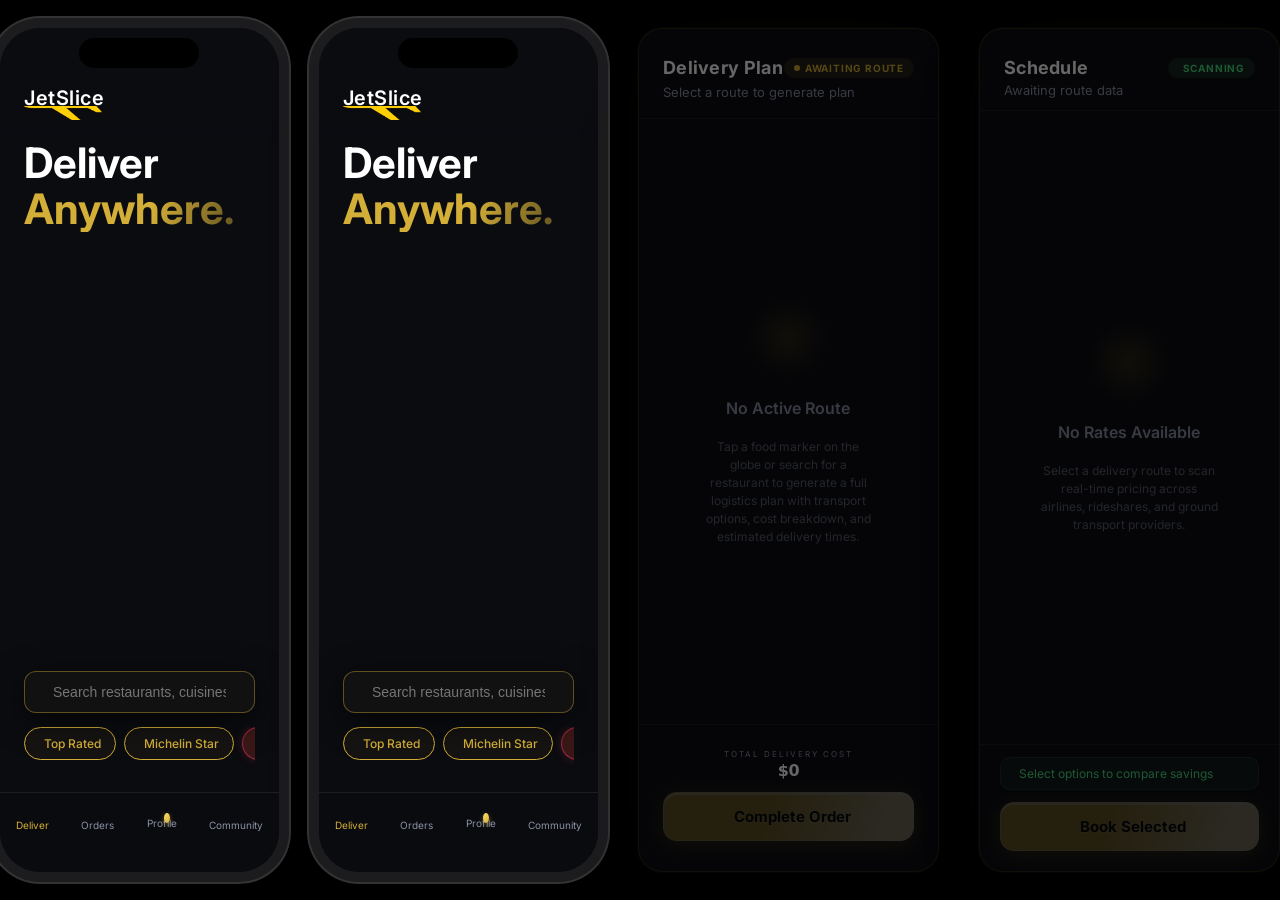
==== index.html @ fe5f9d88 "UI refactor: Unified Schedule architecture, increased AI badge scaling, mapped Boss Mode to bubble f" ====
<!DOCTYPE html>

<html lang="en">
<head>
<meta charset="utf-8"/>
<meta content="width=device-width, initial-scale=1.0" name="viewport"/>
<title>JetSlice - Premium Delivery</title>
<link href="style.css?v=3" rel="stylesheet"/>
<link href="https://fonts.googleapis.com/css2?family=Inter:wght@300;400;500;600;700&amp;display=swap" rel="stylesheet"/>
<!-- Ionicons for general UI icons -->
<script src="https://unpkg.com/ionicons@7.1.0/dist/ionicons/ionicons.esm.js" type="module"></script>
<script nomodule="" src="https://unpkg.com/ionicons@7.1.0/dist/ionicons/ionicons.js"></script>
<!-- Mapbox GL JS -->
<script src="https://api.mapbox.com/mapbox-gl-js/v3.9.0/mapbox-gl.js"></script>
<link href="https://api.mapbox.com/mapbox-gl-js/v3.9.0/mapbox-gl.css" rel="stylesheet">
<!-- Load config (Mapbox token) from server -->
<script>
        fetch('/api/config').then(r => r.json()).then(c => {
            window.__MAPBOX_TOKEN = c.mapbox_token;
            document.dispatchEvent(new Event('JetSliceConfigReady'));
        }).catch(() => {
            console.warn('[JetSlice] Config load failed - using fallback');
            document.dispatchEvent(new Event('JetSliceConfigReady'));
        });
    </script>
</link></head>
<body>
<!-- Mobile Simulator Container (for viewing on Desktop) -->
<div class="iphone-mockup">
<div class="dynamic-island"></div>
<div class="app-container">
<!-- Mapbox Globe Background -->
<div id="map-mock" style="position: absolute; top: 0; left: 0; width: 100%; height: 100%; z-index: 0;"></div>
<!-- ====== SCREEN 1: HOME ====== -->
<section class="screen active">
<header class="app-header">
<div style="display: flex; flex-direction: column; gap: 0;">
<h2 style="margin: 0; line-height: 1;">JetSlice</h2>
<img alt="" src="jetslice_wing_only.png" style="width: 78px; height: auto; margin-top: -2px; display: block; transition: opacity 0.4s ease, transform 0.4s ease;"/>
</div>
<div style="display:flex; align-items:center;">
<!-- Spacer for balance -->
</div>
</header>
<div class="hero-section">
<h1 style="transition: opacity 0.4s ease;">Deliver<br/><span>Anywhere.</span></h1>
</div>
<div class="content-scroll">
<div class="booking-card collapsed" style="display: none;">
<!-- Collapsed Summary Bar -->
<div class="booking-summary" onclick="app.toggleBookingForm()">
<div class="summary-text">
<span class="summary-route">New York, NY → Beverly Hills, CA</span>
<span class="summary-cargo">• Artisan Pizza (Heated)</span>
</div>
<ion-icon class="summary-chevron" name="chevron-down-outline"></ion-icon>
</div>
<!-- Full Expandable Form -->
<div class="expandable-form">
<div class="route-inputs">
<div class="input-group">
<ion-icon class="icon origin" name="location-outline"></ion-icon>
<input oninput="app.updateSummary()" placeholder="Pickup Address (e.g. NYC)" type="text" value="104 Christopher St, New York, NY 10014"/>
</div>
<div class="route-line"></div>
<div class="input-group">
<ion-icon class="icon dest" name="flag-outline"></ion-icon>
<input oninput="app.updateSummary()" placeholder="Dropoff Address (e.g. LA)" type="text" value="350 N Canal, Chicago, IL 60606"/>
</div>
</div>
<div class="distance-warning" style="display: none;">
<ion-icon name="warning-outline"></ion-icon>
<span>Minimum distance of 300 miles required.</span>
</div>
<div class="package-details" style="display: flex; gap: 12px; margin-top: 10px;">
<div class="item-select" style="flex: 1;">
<label>Delivery Date</label>
<input onchange="app.updateSummary()" type="date"/>
</div>
<div class="item-select" style="flex: 1.5;">
<label>Cargo Type</label>
<select onchange="app.updateSummary()">
<option>Artisan Pizza (Heated)</option>
<option>Caviar (Refrigerated)</option>
<option>Secure Goods</option>
</select>
</div>
</div>
<button class="primary-btn" onclick="app.calculateLogistics()">
                                Calculate Logistics
                                <ion-icon name="arrow-forward-outline"></ion-icon>
</button>
</div>
</div>
<div class="ai-command-wrapper" style="margin: auto 24px 0 24px; position: relative;">
<div class="ai-command-panel" style="background-color: var(--panel-glass); backdrop-filter: blur(16px); padding: 12px 16px; border-radius: 12px; border: 1px solid var(--panel-border); display: flex; align-items: center; justify-content: space-between; flex-wrap: nowrap; box-sizing: border-box; box-shadow: 0 8px 32px rgba(0,0,0,0.6); width: 100%;">
<ion-icon name="mic-outline" onclick="app.triggerVoiceConcierge()" style="color: var(--accent-color); font-size: 20px; margin-right: 12px; flex-shrink: 0; cursor: pointer;"></ion-icon>
<input autocomplete="off" oninput="app.handleCommandInput(event)" onkeydown="app.handleSearch(event)" placeholder="Search restaurants, cuisines..." style="background: transparent; border: none; color: var(--text-primary); font-size: 14px; flex: 1 1 auto; min-width: 0; outline: none; caret-color: var(--accent-color); width: 100%;" type="text"/>
<ion-icon name="arrow-forward-outline" onclick="app.handleSearch({key: 'Enter'})" style="color: var(--text-secondary); font-size: 20px; cursor: pointer; margin-left:12px;"></ion-icon>
</div>
<div onwheel="event.preventDefault(); this.scrollLeft += event.deltaY;" style="display: flex; gap: 8px; overflow-x: auto; margin-top: 14px; padding-bottom: 8px; scrollbar-width: none; -webkit-overflow-scrolling: touch; overscroll-behavior-x: contain;">
<div onclick="app.navigateTab(event, 'search-screen')" style="border: 1px solid var(--accent-color); color: var(--accent-color); background: rgba(212, 175, 55, 0.05); padding: 8px 14px; border-radius: 20px; font-size: 12px; font-weight: 500; white-space: nowrap; cursor: pointer; display: flex; align-items: center; gap: 5px;">
<ion-icon name="star" style="font-size: 13px;"></ion-icon> Top Rated
                            </div>
                            <div onclick="app.navigateTab(event, 'search-screen')" style="border: 1px solid var(--accent-color); color: var(--accent-color); background: rgba(212, 175, 55, 0.05); padding: 8px 14px; border-radius: 20px; font-size: 12px; font-weight: 500; white-space: nowrap; cursor: pointer; display: flex; align-items: center; gap: 5px;">
                                <ion-icon name="ribbon" style="font-size: 13px;"></ion-icon> Michelin Star
                            </div>
                            <div onclick="app.activateBossMode()" style="border: 1px solid rgba(255, 65, 108, 0.5); color: white; background: linear-gradient(135deg, rgba(255, 75, 43, 0.2), rgba(255, 65, 108, 0.2)); padding: 8px 14px; border-radius: 20px; font-size: 12px; font-weight: 500; white-space: nowrap; cursor: pointer; display: flex; align-items: center; gap: 5px; box-shadow: 0 0 10px rgba(255, 65, 108, 0.2);" title="Boss Mode - Deliver All">
                                <ion-icon name="planet" style="font-size: 13px; color:#FF4B2B;"></ion-icon> Boss Mode
                            </div>
<div onclick="app.navigateTab(event, 'search-screen')" style="border: 1px solid rgba(255,255,255,0.1); color: var(--text-secondary); background: rgba(20, 20, 20, 0.9); padding: 8px 14px; border-radius: 20px; font-size: 12px; white-space: nowrap; cursor: pointer; display: flex; align-items: center; gap: 5px;">
<ion-icon name="location" style="font-size: 13px;"></ion-icon> Near Me
                            </div>
<div onclick="app.navigateTab(event, 'search-screen')" style="border: 1px solid rgba(255,255,255,0.1); color: var(--text-secondary); background: rgba(20, 20, 20, 0.9); padding: 8px 14px; border-radius: 20px; font-size: 12px; white-space: nowrap; cursor: pointer; display: flex; align-items: center; gap: 5px;">
<ion-icon name="trending-up" style="font-size: 13px;"></ion-icon> Trending
                            </div>
<div onclick="app.navigateTab(event, 'search-screen')" style="border: 1px solid rgba(255,255,255,0.1); color: var(--text-secondary); background: rgba(20, 20, 20, 0.9); padding: 8px 14px; border-radius: 20px; font-size: 12px; white-space: nowrap; cursor: pointer; display: flex; align-items: center; gap: 5px;">
<ion-icon name="moon" style="font-size: 13px;"></ion-icon> Late Night
                            </div>
<div onclick="app.navigateTab(event, 'search-screen')" style="border: 1px solid rgba(255,255,255,0.1); color: var(--text-secondary); background: rgba(20, 20, 20, 0.9); padding: 8px 14px; border-radius: 20px; font-size: 12px; white-space: nowrap; cursor: pointer; display: flex; align-items: center; gap: 5px;">
<ion-icon name="diamond" style="font-size: 13px;"></ion-icon> Hidden Gems
                            </div>
</div>
</div>
</div>
<!-- Autocomplete Drop-up (outside content-scroll to avoid overflow clipping) -->
<div class="hidden" style="position: absolute; bottom: 160px; left: 24px; right: 24px; background: var(--panel-glass); backdrop-filter: blur(16px); -webkit-backdrop-filter: blur(16px); border: 1px solid var(--panel-border); border-radius: 16px; overflow: hidden; box-shadow: 0 -10px 40px rgba(0,0,0,0.5); display: flex; flex-direction: column; z-index: 100; max-height: 300px; overflow-y: auto; scrollbar-width: none; -ms-overflow-style: none;">
<!-- Content dynamically populated by app.js -->
</div>
</section>
<!-- ====== RATINGS HEADER (slides down from top on emoji click) ====== -->
<div class="ratings-header hidden">
<div class="ratings-header-inner" style="text-align: center;">
<p style="margin: 0 0 10px; font-size: 10px; text-transform: uppercase; letter-spacing: 1.5px; color: var(--text-secondary); font-weight: 500;">AI Verified Scores</p>
<div style="display: flex; gap: 10px; justify-content: center;">
<span class="rating-chip yelp"><img src="Yelp_Logo.svg.png" style="height: 24px; vertical-align: middle; margin-right: 6px; border-radius: 4px;"> 4.8</span>
<span class="rating-chip uber"><img src="uber eats.jpeg" style="height: 24px; vertical-align: middle; margin-right: 6px; border-radius: 4px; mix-blend-mode: multiply;"> 4.9</span>
<span class="rating-chip reddit"><img src="reddit.png" style="height: 24px; vertical-align: middle; margin-right: 6px; border-radius: 4px;"> 10/10</span>
</div>
</div>
</div>
<!-- ====== PICKUP BAR (collapsed strip over globe) ====== -->
<div class="pickup-bar hidden">
<div class="pickup-bar-inner" style="flex-direction: column; gap: 12px; cursor: default;">
<div style="display: flex; align-items: center; width: 100%;">
<span style="font-size: 30px; flex-shrink: 0;">🍕</span>
<div style="flex: 1; min-width: 0; margin-left: 14px;">
<p style="margin: 0; font-size: 15px; font-weight: 600; color: white; white-space: nowrap; overflow: hidden; text-overflow: ellipsis;">L'Industrie Pizzeria</p>
<p style="margin: 3px 0 0; font-size: 12px; color: var(--text-secondary); white-space: nowrap; overflow: hidden; text-overflow: ellipsis;">Signature Artisan Pizza</p>
</div>
<div style="display: flex; align-items: center; gap: 10px; flex-shrink: 0; margin-left: 12px;">
<span style="font-size: 12px; color: var(--text-secondary); white-space: nowrap;"><ion-icon name="time-outline" style="vertical-align: middle;"></ion-icon> 4h 30m</span>
<strong style="color: var(--accent-color); font-size: 17px; font-weight: 700;">---</strong>
</div>
</div>
<button class="order-now-btn" onclick="app.openDispatchModal()">
<span>Order Now</span>
</button>
</div>
</div>
<!-- ====== SCREEN 2: LOGISTICS & COST ====== -->
<section class="screen">
<header class="app-header solid">
<ion-icon name="chevron-back-outline" onclick="app.goBack('home-screen')"></ion-icon>
<h2>Logistics</h2>
<div style="width: 24px;"></div> <!-- Spacer block -->
</header>
<div class="content-scroll padded">
<h3 class="section-title">Route Breakdown</h3>
<div class="logistics-timeline">
<!-- Step 1: Uber -->
<div class="timeline-item" onclick="app.openPartnerApp('uber')" style="cursor: pointer;">
<div class="timeline-icon uber"><ion-icon name="car-sport"></ion-icon></div>
<div class="timeline-content">
<h4>Uber Black SUV <ion-icon name="open-outline" style="font-size: 11px; opacity: 0.5; vertical-align: middle;"></ion-icon></h4>
<p>Pickup to EWR Airport</p>
<span class="cost-item">$145.00</span>
</div>
</div>
<!-- Step 2: Flight -->
<div class="timeline-item flight" onclick="app.openPartnerApp('united')" style="cursor: pointer;">
<div class="timeline-icon air"><ion-icon name="airplane"></ion-icon></div>
<div class="timeline-content">
<h4>United Airlines Flight UA412 <ion-icon name="open-outline" style="font-size: 11px; opacity: 0.5; vertical-align: middle;"></ion-icon></h4>
<p>EWR (New York) to LAX (Los Angeles)</p>
<div class="flight-stats">
<span class="badge">API: United</span>
<span class="badge alt">Scraped: Southwest ($430)</span>
</div>
<span class="cost-item">$520.00 (First Class Cargo)</span>
</div>
</div>
<!-- Step 3: Lyft -->
<div class="timeline-item" onclick="app.openPartnerApp('lyft')" style="cursor: pointer;">
<div class="timeline-icon lyft"><ion-icon name="car"></ion-icon></div>
<div class="timeline-content">
<h4>Lyft Lux <ion-icon name="open-outline" style="font-size: 11px; opacity: 0.5; vertical-align: middle;"></ion-icon></h4>
<p>LAX Airport to Beverly Hills</p>
<span class="cost-item">$85.00</span>
</div>
</div>
<!-- Step 4: Service Fee -->
<div class="timeline-item">
<div class="timeline-icon service"><ion-icon name="briefcase"></ion-icon></div>
<div class="timeline-content">
<h4>Concierge Handling</h4>
<p>Temperature-controlled case &amp; agent</p>
<span class="cost-item">$400.00</span>
</div>
</div>
</div>
<div class="total-cost-card">
<div class="total-row">
<span>Total Upfront Cost</span>
<h2>$1,150.00</h2>
</div>
<button class="primary-btn glow" onclick="app.startMission()">Confirm &amp; Dispatch Agent</button>
</div>
</div>
</section>
<!-- ====== SCREEN 3: ACTIVE MISSION ====== -->
<section class="screen">
<style>.tracking-bottom-sheet::-webkit-scrollbar { display: none; }</style>
<div class="tracking-bottom-sheet" style="height: 50%; max-height: 50%; overflow-y: auto; padding-bottom: 40px; scrollbar-width: none; -ms-overflow-style: none;">
<div class="drag-handle"></div>
<h3>Mission Status</h3>
<div class="live-status">
<div class="status-indicator live"></div>
<span>In Flight: Local Interceptor En Route</span>
</div>
<div class="eta-block">
<div class="eta-item">
<span>ETA</span>
<strong>14m</strong>
</div>
<div class="eta-item">
<span>Temp</span>
<strong>165°F (Ideal)</strong>
</div>
</div>
<p class="agent-note" style="margin-bottom: 24px;">"Item is secured in the thermal vault. Navigating straight to origin waypoint." - John Doe</p>
<!-- Telemetry Widget -->
<div style="background: rgba(20,20,20,0.95); border: 1px solid rgba(212,175,55,0.4); border-radius: 16px; padding: 20px; overflow: hidden; margin-bottom: 24px; position: relative;">
<div style="position: absolute; top: -50px; right: -50px; width: 100px; height: 100px; background: radial-gradient(circle, rgba(212,175,55,0.2) 0%, transparent 70%);"></div>
<h3 style="margin: 0 0 16px; font-size: 14px; text-transform: uppercase; letter-spacing: 1.5px; color: var(--accent-color); display: flex; align-items: center; gap: 8px;">
<span class="pulse-marker" style="width: 8px; height: 8px; display: inline-block;"></span> Live IoT Sensor Data
                        </h3>
<div style="display: grid; grid-template-columns: 1fr 1fr; gap: 16px;">
<div>
<p style="margin: 0 0 4px; font-size: 11px; color: var(--text-secondary);">Internal Temp</p>
<p style="margin: 0; font-size: 22px; font-weight: 600; font-family: monospace;">34.2°F</p>
</div>
<div>
<p style="margin: 0 0 4px; font-size: 11px; color: var(--text-secondary);">Pressure</p>
<p style="margin: 0; font-size: 22px; font-weight: 600; font-family: monospace;">1.02 ATM</p>
</div>
<div>
<p style="margin: 0 0 4px; font-size: 11px; color: var(--text-secondary);">Humidity</p>
<p style="margin: 0; font-size: 22px; font-weight: 600; font-family: monospace;">64%</p>
</div>
<div>
<p style="margin: 0 0 4px; font-size: 11px; color: var(--text-secondary);">Status</p>
<p style="margin: 0; font-size: 14px; font-weight: 600; color: #34c759; margin-top: 4px;">Optimal</p>
</div>
</div>
</div>
<!-- Progress Bar -->
<div style="margin-bottom: 30px;">
<div style="display: flex; justify-content: space-between; margin-bottom: 16px; font-size: 10px; color: var(--text-secondary); text-transform: uppercase; font-weight: 600; letter-spacing: 0.5px;">
<span style="flex: 1; text-align: left;">Origin</span>
<span style="flex: 1; text-align: center;">Transit</span>
<span style="flex: 1; text-align: center;">Airport</span>
<span style="flex: 1; text-align: center;">Flight</span>
<span style="flex: 1; text-align: right;">Delivery</span>
</div>
<div style="position: relative; height: 6px; background: rgba(255,255,255,0.1); border-radius: 4px; margin: 0 6px;">
<div style="position: absolute; top: 0; left: 0; height: 100%; width: 85%; background: var(--accent-color); transition: width 1s linear; border-radius: 4px; z-index: 2;"></div>
<!-- Stage Markers -->
<div style="position: absolute; top: 50%; left: 0; transform: translate(-50%, -50%); width: 14px; height: 14px; border-radius: 50%; background: var(--accent-color); border: 2px solid var(--bg-dark); z-index: 3;"></div>
<div style="position: absolute; top: 50%; left: 25%; transform: translate(-50%, -50%); width: 14px; height: 14px; border-radius: 50%; background: var(--accent-color); border: 2px solid var(--bg-dark); z-index: 3;"></div>
<div style="position: absolute; top: 50%; left: 50%; transform: translate(-50%, -50%); width: 14px; height: 14px; border-radius: 50%; background: var(--accent-color); border: 2px solid var(--bg-dark); z-index: 3;"></div>
<div style="position: absolute; top: 50%; left: 75%; transform: translate(-50%, -50%); width: 14px; height: 14px; border-radius: 50%; background: var(--accent-color); border: 2px solid var(--bg-dark); z-index: 3;"></div>
<div style="position: absolute; top: 50%; left: 100%; transform: translate(-50%, -50%); width: 14px; height: 14px; border-radius: 50%; background: rgba(255,255,255,0.2); border: 2px solid var(--bg-dark); z-index: 3;"></div>
</div>
</div>
<!-- Courier Identity Card -->
<div style="background: rgba(255,255,255,0.05); border: 1px solid rgba(255,255,255,0.1); border-radius: 16px; padding: 16px; margin-bottom: 24px;">
<div style="display: flex; align-items: center; gap: 16px; margin-bottom: 16px;">
<img alt="Agent" src="https://images.unsplash.com/photo-1507003211169-0a1dd7228f2d?fit=crop&amp;w=100&amp;h=100" style="width: 50px; height: 50px; border-radius: 50%; border: 2px solid var(--accent-color); object-fit: cover;"/>
<div>
<h4 style="margin: 0 0 4px 0; font-size: 16px; color: white;">John Doe</h4>
<p style="margin: 0; font-size: 12px; color: var(--accent-color);">Lead Logistics Coordinator</p>
<p style="margin: 2px 0 0 0; font-size: 11px; color: var(--text-secondary);">4.99 ★ • 1,240 Secure Missions</p>
</div>
</div>
<div style="display: grid; grid-template-columns: 1fr 1fr; gap: 12px;">
<button onclick="app.messageCourier()" style="background: rgba(255,255,255,0.1); color: white; border: none; padding: 10px; border-radius: 12px; font-weight: 600; display: flex; align-items: center; justify-content: center; gap: 8px; cursor: pointer;">
<ion-icon name="chatbubble-ellipses-outline" style="font-size: 18px;"></ion-icon> Message
                            </button>
<button onclick="app.tipCourier()" style="background: rgba(212,175,55,0.15); color: var(--accent-color); border: 1px solid rgba(212,175,55,0.3); padding: 10px; border-radius: 12px; font-weight: 600; display: flex; align-items: center; justify-content: center; gap: 8px; cursor: pointer; transition: all 0.2s;">
<ion-icon name="cash-outline" style="font-size: 18px;"></ion-icon> Add Tip
                            </button>
</div>
</div>
<!-- Mission Alerts -->
<h3 class="section-title">Mission Alerts</h3>
<div style="background: rgba(255, 255, 255, 0.05); border: 1px solid rgba(255, 255, 255, 0.1); border-radius: 12px; margin-bottom: 20px; overflow: hidden;">
<div style="display: flex; justify-content: space-between; align-items: center; padding: 16px; border-bottom: 1px solid rgba(255,255,255,0.05);">
<div style="display: flex; align-items: center; gap: 12px;">
<ion-icon name="airplane" style="font-size: 18px; color: var(--text-secondary);"></ion-icon>
<span style="font-size: 14px; color: white;">Terminal Departures</span>
</div>
<label class="toggle-switch">
<input checked="" type="checkbox"/>
<span class="slider"></span>
</label>
</div>
<div style="display: flex; justify-content: space-between; align-items: center; padding: 16px; border-bottom: 1px solid rgba(255,255,255,0.05);">
<div style="display: flex; align-items: center; gap: 12px;">
<ion-icon name="thermometer" style="font-size: 18px; color: var(--text-secondary);"></ion-icon>
<span style="font-size: 14px; color: white;">Altitude Temp Fluctuations</span>
</div>
<label class="toggle-switch">
<input type="checkbox"/>
<span class="slider"></span>
</label>
</div>
<div style="display: flex; justify-content: space-between; align-items: center; padding: 16px;">
<div style="display: flex; align-items: center; gap: 12px;">
<ion-icon name="navigate" style="font-size: 18px; color: var(--accent-color);"></ion-icon>
<span style="font-size: 14px; color: white;">Final Mile Approach</span>
</div>
<label class="toggle-switch">
<input checked="" type="checkbox"/>
<span class="slider"></span>
</label>
</div>
</div>
<button class="secondary-btn" onclick="app.goBack('home-screen')" style="width: 100%; border-radius: 20px; font-weight: bold; background: rgba(255,255,255,0.05); color: white; padding: 14px; border: 1px solid rgba(255,255,255,0.1);">Collapse View</button>
</div>
</section>
<!-- ====== SCREEN: SEARCH ====== -->
<section class="screen" style="position: relative;">
<header class="app-header solid" style="display: flex; justify-content: space-between; align-items: center;">
<h2 style="margin: 0;">AI Search</h2>
<div class="fade-in-slow" style="display: flex; align-items: center; gap: 5px; font-size: 9px; color: var(--text-secondary); font-weight: 600; letter-spacing: 0.5px; text-transform: uppercase;">
<img alt="US Flag" src="https://flagcdn.com/us.svg" style="opacity: 0.85;" width="12"/>
<span>Continental USA Only</span>
</div>
</header>
<div class="content-scroll padded" style="padding-top: 20px; padding-bottom: 120px;">
<!-- PREDICTIVE DISPATCH: Airborne Now -->
<h3 class="section-title" style="color: var(--accent-color); display: flex; align-items: center; gap: 8px;">
<span class="pulse-marker" style="width: 8px; height: 8px; display: inline-block;"></span> Airborne Now (Intercept)
                    </h3>
<div class="curated-list" style="display: flex; flex-direction: column; gap: 12px; margin-bottom: 30px;">
<div class="curated-item" style="display: flex; align-items: center; background: #2a2416; border: 1px solid rgba(212, 175, 55, 0.4); padding: 16px; border-radius: 14px; cursor: pointer; position: relative; overflow: hidden;">
<span class="emoji-badge" style="font-size: 24px; margin-right: 16px; background: #3a3020; padding: 10px; border-radius: 12px; z-index: 2;">🥩</span>
<div class="item-info" style="flex: 1; z-index: 2;">
<h4 style="margin: 0 0 4px; font-size: 15px; color: white;">A5 Kobe Wagyu (50oz)</h4>
<p style="margin: 0; font-size: 12px; color: var(--accent-color); font-weight: 600;">Currently over Kansas • Arrives in 40m</p>
</div>
<button style="background: var(--accent-color); color: black; border: none; padding: 6px 12px; border-radius: 12px; font-weight: bold; font-size: 12px; z-index: 2; cursor: pointer;">Intercept</button>
<div style="position: absolute; right: -20px; top: -20px; font-size: 100px; opacity: 0.05; z-index: 1;">✈️</div>
</div>
</div>
<h3 class="section-title">The Michelin Collection</h3>
<div class="curated-list" style="display: flex; flex-direction: column; gap: 12px; margin-bottom: 30px;">
<div class="curated-item" style="display: flex; align-items: center; background: #252830; padding: 16px; border-radius: 14px; cursor: pointer;">
<span class="emoji-badge" style="font-size: 24px; margin-right: 16px; background: #1a1c23; padding: 10px; border-radius: 12px;">✨</span>
<div class="item-info" style="flex: 1;">
<h4 style="margin: 0 0 4px; font-size: 15px;">Alinea - Chicago, IL</h4>
<p style="margin: 0; font-size: 13px; color: var(--text-secondary);">3-Star Degustation Kit (Requires 2-Day Air)</p>
</div>
<ion-icon name="add-circle-outline" style="font-size: 24px; color: var(--accent-color);"></ion-icon>
</div>
<div class="curated-item" style="display: flex; align-items: center; background: #252830; padding: 16px; border-radius: 14px; cursor: pointer;">
<span class="emoji-badge" style="font-size: 24px; margin-right: 16px; background: #1a1c23; padding: 10px; border-radius: 12px;">🍾</span>
<div class="item-info" style="flex: 1;">
<h4 style="margin: 0 0 4px; font-size: 15px;">The French Laundry - CA</h4>
<p style="margin: 0; font-size: 13px; color: var(--text-secondary);">Fresh Oysters &amp; Royal Caviar Selection</p>
</div>
<ion-icon name="add-circle-outline" style="font-size: 24px; color: var(--accent-color);"></ion-icon>
</div>
</div>
<h3 class="section-title">Top Global Luxuries</h3>
<div class="curated-list" style="display: flex; flex-direction: column; gap: 12px;">
<div class="curated-item" style="display: flex; align-items: center; background: #252830; padding: 16px; border-radius: 14px; cursor: pointer;">
<span class="emoji-badge" style="font-size: 24px; margin-right: 16px; background: #1a1c23; padding: 10px; border-radius: 12px;">🥩</span>
<div class="item-info" style="flex: 1;">
<h4 style="margin: 0 0 4px; font-size: 15px;">A5 Kobe Wagyu Beef</h4>
<p style="margin: 0; font-size: 13px; color: var(--text-secondary);">Directly imported &amp; cryo-sealed from Japan</p>
</div>
<ion-icon name="add-circle-outline" style="font-size: 24px; color: var(--accent-color);"></ion-icon>
</div>
</div>
</div>
<!-- Search bar pinned to bottom -->
<div style="position: absolute; bottom: 0; left: 0; right: 0; padding: 16px 24px 20px; background: linear-gradient(transparent, var(--bg-color) 30%); z-index: 10;">
<div class="ai-search-box active" style="display: flex; align-items: center; background: #1a1c23; padding: 16px; border-radius: 16px; border: 1px solid rgba(212, 175, 55, 0.3);">
<ion-icon name="fast-food-outline" style="color: var(--accent-color); font-size: 20px; margin-right: 12px;"></ion-icon>
<ion-icon class="mic-icon" name="mic" onclick="app.triggerVoiceConcierge()" style="color: var(--text-secondary); font-size: 18px; cursor: pointer;"></ion-icon>
<input onkeypress="app.handleOpenAICommand(event)" placeholder='Try "Top Pizza", "Trending Favorites"...' style="background: transparent; border: none; color: var(--text-primary); flex: 1; margin-left: 8px; margin-right: 12px; outline: none; font-size: 15px;" type="text"/>
<div onclick="app.handleOpenAICommand({key:'Enter'})" style="background: var(--accent-color); color: #000; border-radius: 50%; width: 28px; min-width: 28px; height: 28px; display: flex; align-items: center; justify-content: center; box-shadow: 0 2px 8px rgba(212, 175, 55, 0.4); cursor: pointer;">
<ion-icon name="arrow-forward-outline" style="font-size: 16px; font-weight: bold;"></ion-icon>
</div>
</div>
</div>
</section>
<!-- ====== SCREEN 4: ORDERS ====== -->
<section class="screen">
<header class="app-header solid">
<h2>Your Orders</h2>
</header>
<div class="content-scroll padded">
<!-- Current / Active -->
<h3 class="section-title" style="margin-top: 0;">Active Mission</h3>
<div class="curated-list" style="display: flex; flex-direction: column; gap: 12px; margin-bottom: 24px;">
<div class="curated-item" onclick="app.navigateTo('tracking-screen')" style="display: flex; align-items: center; background: var(--surface-light); border: 1px solid var(--accent-color); padding: 16px; border-radius: 14px; cursor: pointer; transition: transform 0.2s;">
<span class="emoji-badge" style="font-size: 24px; margin-right: 16px; background: rgba(212, 175, 55, 0.15); padding: 10px; border-radius: 12px; display: flex;"><ion-icon name="airplane" style="color: var(--accent-color);"></ion-icon></span>
<div class="item-info" style="flex: 1;">
<h4 style="margin: 0 0 4px; font-size: 15px; color: var(--accent-color);">In Transit (Mid-Air)</h4>
<p style="margin: 0; font-size: 13px; color: var(--text-secondary);">Alinea Chicago → Miami Estate</p>
</div>
<ion-icon name="chevron-forward" style="font-size: 20px; color: var(--accent-color);"></ion-icon>
</div>
</div>
<!-- Saved / Favorites -->
<h3 class="section-title">Saved Re-Orders</h3>
<div class="curated-list" style="display: flex; flex-direction: column; gap: 12px; margin-bottom: 24px;">
<div class="curated-item" style="display: flex; align-items: center; background: var(--surface-light); padding: 16px; border-radius: 14px; cursor: pointer; transition: transform 0.2s;">
<span class="emoji-badge" style="font-size: 24px; margin-right: 16px; background: rgba(255,255,255,0.05); padding: 10px; border-radius: 12px; display: flex;">🥩</span>
<div class="item-info" style="flex: 1;">
<h4 style="margin: 0 0 4px; font-size: 15px;">A5 Kobe Wagyu Backup</h4>
<p style="margin: 0; font-size: 13px; color: var(--text-secondary);">Delivered to Aspen Lodge</p>
</div>
<ion-icon name="refresh" style="font-size: 20px; color: white;"></ion-icon>
</div>
<div class="curated-item" style="display: flex; align-items: center; background: var(--surface-light); padding: 16px; border-radius: 14px; cursor: pointer; transition: transform 0.2s;">
<span class="emoji-badge" style="font-size: 24px; margin-right: 16px; background: rgba(255,255,255,0.05); padding: 10px; border-radius: 12px; display: flex;">🍾</span>
<div class="item-info" style="flex: 1;">
<h4 style="margin: 0 0 4px; font-size: 15px;">Dom Pérignon Vintage</h4>
<p style="margin: 0; font-size: 13px; color: var(--text-secondary);">Delivered to NYC Penthouse</p>
</div>
<ion-icon name="refresh" style="font-size: 20px; color: white;"></ion-icon>
</div>
</div>
<!-- Past Orders -->
<h3 class="section-title">Past Deliveries</h3>
<div class="curated-list" style="display: flex; flex-direction: column; gap: 12px;">
<div class="curated-item" style="display: flex; align-items: center; background: var(--surface-light); padding: 16px; border-radius: 14px; cursor: pointer; opacity: 0.6;">
<span class="emoji-badge" style="font-size: 24px; margin-right: 16px; background: rgba(255,255,255,0.05); padding: 10px; border-radius: 12px; display: flex;"><ion-icon name="checkmark-circle"></ion-icon></span>
<div class="item-info" style="flex: 1;">
<h4 style="margin: 0 0 4px; font-size: 15px;">Le Bernardin Seafood</h4>
<p style="margin: 0; font-size: 13px; color: var(--text-secondary);">Delivered Oct 12th</p>
</div>
<span style="font-size: 14px; font-weight: 700; font-family: monospace;">$4,250</span>
</div>
</div>
</div>
</section>
<!-- (Telemetry Hub Successfully Migrated to SCREEN 3 above) -->
<!-- ====== SCREEN 5: PROFILE ====== -->
<section class="screen">
<header class="app-header solid">
<h2>Profile Settings</h2>
</header>
<div class="content-scroll padded">
<div style="display: flex; align-items: center; gap: 16px; margin-bottom: 30px; background: var(--surface-light); padding: 16px; border-radius: 16px; border: 1px solid var(--accent-color);">
<div style="width: 64px; height: 64px; border-radius: 50%; background: var(--accent-color); display: flex; align-items: center; justify-content: center; font-size: 28px; color: black; font-weight: bold;">
                            JS
                        </div>
<div>
<h3 style="margin: 0 0 4px; font-size: 18px; color: white;">Executive Member</h3>
<p style="margin: 0; color: var(--text-secondary); font-size: 13px;">Since 2026</p>
</div>
</div>
<h3 class="section-title">Preferences</h3>
<div style="background: var(--surface-light); border: 1px solid var(--border-color); border-radius: 12px; margin-bottom: 24px; overflow: hidden;">
<div style="display: flex; justify-content: space-between; align-items: center; padding: 16px; border-bottom: 1px solid rgba(255,255,255,0.05);">
<div style="display: flex; align-items: center; gap: 12px;">
<ion-icon name="notifications" style="font-size: 18px; color: var(--accent-color);"></ion-icon>
<span style="font-size: 15px; color: white;">Push Notifications</span>
</div>
<div style="width: 44px; height: 24px; background-color: var(--accent-color); border-radius: 24px; position: relative;">
<div style="width: 18px; height: 18px; background-color: black; border-radius: 50%; position: absolute; top: 3px; right: 3px;"></div>
</div>
</div>
<div style="display: flex; justify-content: space-between; align-items: center; padding: 16px;">
<div style="display: flex; align-items: center; gap: 12px;">
<ion-icon name="location" style="font-size: 18px; color: var(--accent-color);"></ion-icon>
<span style="font-size: 15px; color: white;">Location Tracking</span>
</div>
<span style="font-size: 13px; color: var(--text-secondary);">While Using</span>
</div>
</div>
<h3 class="section-title">Appearance</h3>
<div style="background: var(--surface-light); border: 1px solid var(--border-color); border-radius: 12px; margin-bottom: 24px; overflow: hidden;">
<div style="display: flex; justify-content: space-between; align-items: center; padding: 16px; border-bottom: 1px solid var(--border-color);">
<div style="display: flex; align-items: center; gap: 12px;">
<ion-icon name="moon" style="font-size: 18px; color: var(--accent-color);"></ion-icon>
<span style="font-size: 15px; color: var(--text-primary);">Dark Theme</span>
</div>
<div class="toggle-switch theme-toggle-btn" onclick="app.toggleThemeMode()" style="width: 44px; height: 24px; background-color: var(--accent-color); border-radius: 24px; position: relative; cursor: pointer;">
<div style="width: 18px; height: 18px; background-color: black; border-radius: 50%; position: absolute; top: 3px; right: 3px; transition: 0.3s;"></div>
</div>
</div>
<div style="display: flex; justify-content: space-between; align-items: center; padding: 16px;">
<div style="display: flex; align-items: center; gap: 12px;">
<ion-icon name="sync" style="font-size: 18px; color: var(--accent-color);"></ion-icon>
<span style="font-size: 15px; color: var(--text-primary);">Auto-Sync (Sunrise/Sunset)</span>
</div>
<div class="toggle-switch auto-theme-btn" onclick="app.toggleAutoTheme()" style="width: 44px; height: 24px; background-color: transparent; border: 1px solid var(--text-secondary); border-radius: 24px; position: relative; cursor: pointer;">
<div style="width: 18px; height: 18px; background-color: var(--text-secondary); border-radius: 50%; position: absolute; top: 2px; left: 3px; transition: 0.3s;"></div>
</div>
</div>
</div>
<h3 class="section-title">Financial Data</h3>
<div style="background: var(--surface-light); border: 1px solid var(--border-color); border-radius: 12px; margin-bottom: 24px; overflow: hidden;">
<div style="padding: 16px; border-bottom: 1px solid rgba(255,255,255,0.05); cursor: pointer; display: flex; align-items: center; justify-content: space-between;">
<div style="display: flex; align-items: center; gap: 12px;">
<ion-icon name="business" style="font-size: 18px; color: var(--text-secondary);"></ion-icon>
<span style="font-size: 15px; color: white;">Connect Bank Account</span>
</div>
<ion-icon name="chevron-forward" style="color: var(--text-secondary);"></ion-icon>
</div>
<div style="padding: 16px; border-bottom: 1px solid rgba(255,255,255,0.05); cursor: pointer; display: flex; align-items: center; justify-content: space-between;">
<div style="display: flex; align-items: center; gap: 12px;">
<ion-icon name="card" style="font-size: 18px; color: var(--accent-color);"></ion-icon>
<div>
<span style="font-size: 15px; color: white; display: block;">Credit Card linked</span>
<span style="font-size: 11px; color: var(--text-secondary);">Amex Platinum ending in •••• 1004</span>
</div>
</div>
<ion-icon name="checkmark-circle" style="color: var(--accent-color); font-size: 20px;"></ion-icon>
</div>
</div>
</div>
</section>
<!-- ====== SCREEN 6: SHARE / RECORD ====== -->
<section class="screen" style="z-index: 15; pointer-events: none;">
<!-- Share Hub Menu (Default View for Share) -->
<div style="position: absolute; bottom: 100px; left: 24px; right: 24px; background: var(--panel-glass); backdrop-filter: blur(20px); border-radius: 20px; border: 1px solid rgba(212, 175, 55, 0.2); pointer-events: auto; padding: 20px; transition: opacity 0.3s;">
<h3 style="margin: 0 0 16px; font-size: 18px; font-weight: 600; text-align: center;">Community &amp; Share</h3>
<div style="display: flex; flex-direction: column; gap: 12px;">
<div style="background: rgba(255, 255, 255, 0.05); border: 1px solid rgba(255, 255, 255, 0.1); padding: 16px; border-radius: 12px;">
<h4 style="margin: 0 0 12px; font-size: 13px; color: var(--text-secondary); text-transform: uppercase; letter-spacing: 1px; text-align: center;">Record Delivery</h4>
<div style="display: flex; justify-content: center; gap: 24px;">
<div onclick="app.startRecordingMode()" style="display: flex; flex-direction: column; align-items: center; cursor: pointer;">
<div style="width: 50px; height: 50px; border-radius: 12px; background: linear-gradient(45deg, #000 0%, #333 100%); display: flex; align-items: center; justify-content: center; margin-bottom: 6px; border: 1px solid rgba(255,255,255,0.2);">
<ion-icon name="logo-tiktok" style="font-size: 24px; color: white;"></ion-icon>
</div>
<span style="font-size: 11px; color: white;">TikTok</span>
</div>
<div onclick="app.startRecordingMode()" style="display: flex; flex-direction: column; align-items: center; cursor: pointer;">
<div style="width: 50px; height: 50px; border-radius: 12px; background: linear-gradient(45deg, #f09433 0%, #e6683c 25%, #dc2743 50%, #cc2366 75%, #bc1888 100%); display: flex; align-items: center; justify-content: center; margin-bottom: 6px;">
<ion-icon name="logo-instagram" style="font-size: 24px; color: white;"></ion-icon>
</div>
<span style="font-size: 11px; color: white;">Instagram</span>
</div>
<div onclick="app.startRecordingMode()" style="display: flex; flex-direction: column; align-items: center; cursor: pointer;">
<div style="width: 50px; height: 50px; border-radius: 12px; background: #FFFC00; display: flex; align-items: center; justify-content: center; margin-bottom: 6px;">
<ion-icon name="logo-snapchat" style="font-size: 24px; color: black;"></ion-icon>
</div>
<span style="font-size: 11px; color: white;">Snapchat</span>
</div>
</div>
</div>
<div onclick="app.showCommunityHeatmap()" style="background: rgba(212, 175, 55, 0.1); border: 1px solid rgba(212, 175, 55, 0.3); padding: 16px; border-radius: 12px; display: flex; align-items: center; cursor: pointer;">
<div style="width: 40px; height: 40px; border-radius: 50%; background: var(--accent-color); display: flex; align-items: center; justify-content: center; margin-right: 16px; flex-shrink: 0;">
<ion-icon name="map" style="font-size: 20px; color: black;"></ion-icon>
</div>
<div>
<h4 style="margin: 0 0 4px; font-size: 15px; color: white;">Community Heat Map</h4>
<p style="margin: 0; font-size: 12px; color: var(--text-secondary);">See live luxury orders globally</p>
</div>
</div>
<div style="background: rgba(255, 255, 255, 0.05); border: 1px solid rgba(255, 255, 255, 0.1); padding: 16px; border-radius: 12px; display: flex; align-items: center; cursor: pointer;">
<div style="width: 40px; height: 40px; border-radius: 50%; background: #333; display: flex; align-items: center; justify-content: center; margin-right: 16px; flex-shrink: 0;">
<ion-icon name="share-social" style="font-size: 20px; color: white;"></ion-icon>
</div>
<div>
<h4 style="margin: 0 0 4px; font-size: 15px; color: white;">Share Link</h4>
<p style="margin: 0; font-size: 12px; color: var(--text-secondary);">Send trackable link to friends</p>
</div>
</div>
</div>
</div>
<!-- Camera UI Overlay (Hidden by Default) -->
<div class="hidden" style="position: absolute; inset: 0; pointer-events: none;">
<div style="position: absolute; top: 20px; left: 20px; color: #ff3b30; font-weight: bold; font-family: monospace; font-size: 16px; display: flex; align-items: center; gap: 8px; text-shadow: 0 1px 4px rgba(0,0,0,0.8);">
<div style="width: 12px; height: 12px; background: #ff3b30; border-radius: 50%; box-shadow: 0 0 8px #ff3b30; animation: pulse 1.5s infinite;"></div> REC 00:00
                    </div>
<!-- Viewfinder corners -->
<div style="position: absolute; top: 40px; left: 40px; width: 40px; height: 40px; border-top: 2px solid rgba(255,255,255,0.5); border-left: 2px solid rgba(255,255,255,0.5);"></div>
<div style="position: absolute; top: 40px; right: 40px; width: 40px; height: 40px; border-top: 2px solid rgba(255,255,255,0.5); border-right: 2px solid rgba(255,255,255,0.5);"></div>
<div style="position: absolute; bottom: 16px; left: 40px; width: 40px; height: 40px; border-bottom: 2px solid rgba(255,255,255,0.5); border-left: 2px solid rgba(255,255,255,0.5);"></div>
<div style="position: absolute; bottom: 16px; right: 40px; width: 40px; height: 40px; border-bottom: 2px solid rgba(255,255,255,0.5); border-right: 2px solid rgba(255,255,255,0.5);"></div>
<!-- Record Controls -->
<div style="position: absolute; bottom: 40px; left: 50%; transform: translateX(-50%); display: flex; flex-direction: column; align-items: center; pointer-events: auto;">
<div style="background: rgba(0,0,0,0.6); backdrop-filter: blur(10px); padding: 6px 14px; border-radius: 20px; font-size: 12px; font-weight: 600; margin-bottom: 16px; color: white; border: 1px solid rgba(255,255,255,0.2);">
                            TikTok / Instagram Ready
                        </div>
<div onclick="app.startRecordingCapture()" style="width: 70px; height: 70px; border-radius: 50%; border: 4px solid white; display: flex; align-items: center; justify-content: center; cursor: pointer; box-shadow: 0 4px 16px rgba(0,0,0,0.5);">
<div style="width: 24px; height: 24px; background: #ff3b30; border-radius: 4px;"></div>
</div>
</div>
<!-- Spotify Pillbox -->
<div style="position: absolute; bottom: 16px; right: 16px; width: 170px; background: rgba(0,0,0,0.6); backdrop-filter: blur(10px); padding: 8px 14px; border-radius: 24px; display: flex; align-items: center; justify-content: space-between; border: 1px solid rgba(255,255,255,0.1); pointer-events: auto; box-shadow: 0 4px 12px rgba(0,0,0,0.3);">
<div onclick="app.openSpotify()" style="display: flex; align-items: center; gap: 10px; cursor: pointer;">
<ion-icon name="musical-notes" style="color: #1DB954; font-size: 16px;"></ion-icon>
<div style="display: flex; flex-direction: column;">
<span style="color: white; font-size: 10px; font-weight: 600; line-height: 1.2;">LUNCH</span>
<span style="color: var(--text-secondary); font-size: 9px; line-height: 1.2;">Billie Eilish</span>
</div>
</div>
<div onclick="app.toggleSpotifyPlay()" style="width: 24px; height: 24px; border-radius: 50%; background: rgba(255,255,255,0.1); display: flex; align-items: center; justify-content: center; cursor: pointer; transition: background 0.2s;">
<ion-icon name="pause" style="color: white; font-size: 12px;"></ion-icon>
</div>
</div>
</div>
<!-- Community Back Button (Hidden by Default) -->
<div class="hidden" onclick="app.closeShareViews()" style="position: absolute; top: 40px; left: 24px; pointer-events: auto; display: flex; align-items: center; gap: 8px; background: rgba(18,18,18,0.8); padding: 8px 16px; border-radius: 20px; border: 1px solid rgba(212,175,55,0.4); color: var(--accent-color); font-weight: 600; cursor: pointer;">
<ion-icon name="arrow-back"></ion-icon> Close Heat Map
                </div>
<style>
                    @keyframes pulse {
                        0% { opacity: 1; }
                        50% { opacity: 0.3; }
                        100% { opacity: 1; }
                    }
                </style>
</section>
<!-- (FAB physically migrated to top app-header) -->
<!-- Bottom Navigation -->
<nav class="bottom-nav">
<a class="nav-item active" href="#" onclick="app.navigateTab(event, 'home-screen')">
<ion-icon name="navigate" style="transform: rotate(45deg);"></ion-icon>
<span>Deliver</span>
</a>
<a class="nav-item" href="#" onclick="app.navigateTab(event, 'orders-screen')">
<ion-icon name="receipt"></ion-icon>
<span>Orders</span>
</a>
<a class="nav-item" href="#" onclick="app.navigateTab(event, 'profile-screen')" style="position: relative;">
<div style="position: relative;">
<ion-icon name="person"></ion-icon>
<div class="status-ribbon gold" style="position: absolute; top: -4px; right: -8px; background: linear-gradient(135deg, #FFDF73, #D4AF37); color: #000; padding: 3px; border-radius: 50%; display: flex; justify-content: center; align-items: center; box-shadow: 0 2px 5px rgba(212, 175, 55, 0.5);">
<ion-icon name="trophy" style="font-size: 10px;"></ion-icon>
</div>
</div>
<span>Profile</span>
</a>
<a class="nav-item" href="#" onclick="app.navigateTab(event, 'share-screen')">
<ion-icon name="people-outline"></ion-icon>
<span>Community</span>
</a>
</nav>
<!-- ====== DISPATCH PARTNER MODAL ====== -->
<div class="hidden" style="position: absolute; top: 0; left: 0; width: 100%; height: 100%; background: transparent; z-index: 9999; display: flex; flex-direction: column; justify-content: flex-end; align-items: center; transition: background 0.4s; overflow: hidden;">
<!-- AI Transcript Box (Floating Above Sheet) -->
<div class="hidden" style="width: 90%; max-width: 400px; background: var(--panel-glass); backdrop-filter: blur(16px); border: 1px solid var(--accent-color); border-radius: 16px; padding: 16px; margin-bottom: 24px; box-shadow: 0 10px 30px rgba(212, 175, 55, 0.15); transform: translateY(20px); opacity: 0; transition: all 0.4s ease; display: flex; flex-direction: column; pointer-events: auto;">
<!-- Top Audio Visualizer Bar -->
<div style="display: flex; justify-content: space-between; align-items: center; border-bottom: 1px solid rgba(255,255,255,0.1); padding-bottom: 12px; margin-bottom: 12px;">
<span style="font-size: 11px; color: var(--accent-color); text-transform: uppercase; font-weight: bold; letter-spacing: 1px; display: flex; align-items: center; gap: 6px;">
<ion-icon name="radio"></ion-icon> Live Transcript
                        </span>
<!-- 5-bar animated audio visualizer -->
<div class="sound-wave" style="display: flex; gap: 3px; align-items: flex-end; height: 14px;">
<div class="bar" style="width: 3px; background: var(--accent-color); border-radius: 3px; animation: sound 1.2s infinite ease-in-out;"></div>
<div class="bar" style="width: 3px; background: var(--accent-color); border-radius: 3px; animation: sound 1.5s infinite ease-in-out reverse;"></div>
<div class="bar" style="width: 3px; background: var(--accent-color); border-radius: 3px; animation: sound 0.8s infinite ease-in-out;"></div>
<div class="bar" style="width: 3px; background: var(--accent-color); border-radius: 3px; animation: sound 1.1s infinite ease-in-out reverse;"></div>
<div class="bar" style="width: 3px; background: var(--accent-color); border-radius: 3px; animation: sound 1.3s infinite ease-in-out;"></div>
</div>
</div>
<!-- Transcript Feed -->
<div style="max-height: 150px; overflow-y: auto; font-size: 13px; line-height: 1.5; display: flex; flex-direction: column; gap: 10px; scrollbar-width: none; -ms-overflow-style: none;">
<!-- Messages injected here via JS -->
</div>
</div>
<div class="dispatch-sheet" style="background: var(--panel-glass); border-top: 1px solid rgba(212,175,55,0.4); width: 100%; border-radius: 24px 24px 0 0; padding: 24px; box-shadow: 0 -10px 40px rgba(0,0,0,0.5); transform: translateY(100%); transition: transform 0.4s cubic-bezier(0.16, 1, 0.3, 1); pointer-events: auto;">
<div style="display: flex; justify-content: space-between; align-items: center; margin-bottom: 24px;">
<h3 style="margin: 0; font-size: 20px;">Procurement Method</h3>
<ion-icon name="close-circle" onclick="app.closeDispatchModal()" style="font-size: 28px; color: var(--text-secondary); cursor: pointer;"></ion-icon>
</div>
<!-- JetSlice Native AI Voice-Call -->
<div onclick="app.simulateAIDispatch()" style="background: linear-gradient(135deg, rgba(212,175,55,0.15) 0%, rgba(212,175,55,0.05) 100%); border: 1px solid var(--accent-color); padding: 18px; border-radius: 16px; margin-bottom: 20px; cursor: pointer; display: flex; align-items: center; justify-content: space-between; position: relative; overflow: hidden; box-shadow: 0 4px 15px rgba(212,175,55,0.15);">
<div style="position: absolute; width: 100px; height: 100px; background: radial-gradient(circle, rgba(212,175,55,0.2) 0%, transparent 70%); top: -50px; left: -50px; animation: pulseOrb 3s infinite;"></div>
<div style="display: flex; align-items: center; gap: 16px; z-index: 2;">
<div style="background: var(--accent-color); width: 44px; height: 44px; border-radius: 12px; display: flex; align-items: center; justify-content: center;">
<ion-icon name="pulse" style="font-size: 24px; color: black;"></ion-icon>
</div>
<div>
<h4 style="margin: 0 0 4px 0; font-size: 16px; color: white; display: flex; align-items: center; gap: 6px;">AI Order your Food <ion-icon name="sparkles" style="color: var(--accent-color); font-size: 14px;"></ion-icon></h4>
<p style="margin: 0; font-size: 13px; color: var(--accent-color);">Direct AI Phone Call • No Fees • Lowest Risk</p>
</div>
</div>
<div style="z-index: 2;"><ion-icon name="chevron-forward" style="color: var(--accent-color); font-size: 20px;"></ion-icon></div>
</div>
<p style="font-size: 12px; color: var(--text-secondary); text-transform: uppercase; margin-bottom: 12px; letter-spacing: 1px;">Third-Party Integrations</p>
<div style="display: grid; grid-template-columns: 1fr 1fr; gap: 12px;">
<!-- Uber Eats -->
<div style="background: rgba(255,255,255,0.05); border: 1px solid rgba(255,255,255,0.1); padding: 16px; border-radius: 16px; display: flex; flex-direction: column; align-items: center; text-align: center; cursor: pointer;">
<img alt="Uber Eats" src="https://upload.wikimedia.org/wikipedia/commons/c/c1/Uber_Eats_2020_logo.svg" style="height: 20px; margin-bottom: 8px; filter: invert(1);"/>
<h4 style="margin: 0 0 4px 0; font-size: 14px; color: white;">Uber Eats</h4>
<span style="font-size: 11px; color: var(--text-secondary);">+ 15% Platform Fee</span>
</div>
<!-- DoorDash -->
<div style="background: rgba(255,255,255,0.05); border: 1px solid rgba(255,255,255,0.1); padding: 16px; border-radius: 16px; display: flex; flex-direction: column; align-items: center; text-align: center; cursor: pointer;">
<svg fill="#FF3008" style="height: 24px; margin-bottom: 8px;" viewbox="0 0 512 512"><path d="M428.1 114.7H133.5c-42.5 0-82.6 15.6-112.5 44-5.3 5-8 12.1-7.6 19.5.4 7.4 3.7 14.1 9 18.7l50.3 43.6c5 4.3 11.5 6.6 18.2 6.6 6 0 11.8-2 16.5-5.6l.8-.6c18.5-13.8 41.2-21.2 64.9-21.2h255c25.4 0 46-20.6 46-46v-13c0-25.4-20.6-46-46-46z"></path><path d="M428.1 319.4H133.5c-43.5 0-84.5 16.2-114.8 45.7-4.9 4.8-7.5 11.5-7.4 18.3.1 6.8 3 13.2 7.7 17.8l50.6 49.6c4.6 4.5 10.9 7.1 17.5 7.1 5.8 0 11.4-2 15.9-5.6l.7-.5c18.7-14.7 42-22.6 66.3-22.6h257.9c25.4 0 46-20.6 46-46v-18.4c0-25.4-20.6-46-46-46z"></path></svg>
<h4 style="margin: 0 0 4px 0; font-size: 14px; color: white;">DoorDash</h4>
<span style="font-size: 11px; color: var(--text-secondary);">+ 12% Platform Fee</span>
</div>
<!-- Grubhub -->
<div style="background: rgba(255,255,255,0.05); border: 1px solid rgba(255,255,255,0.1); padding: 16px; border-radius: 16px; display: flex; flex-direction: column; align-items: center; text-align: center; cursor: pointer;">
<img alt="Grubhub" src="https://upload.wikimedia.org/wikipedia/commons/thumb/4/4b/GrubHub_Logo.svg/512px-GrubHub_Logo.svg.png" style="height: 20px; margin-bottom: 8px;"/>
<h4 style="margin: 0 0 4px 0; font-size: 14px; color: white;">Grubhub</h4>
<span style="font-size: 11px; color: var(--text-secondary);">Available</span>
</div>
<!-- Call Yourself -->
<a href="tel:+15550198273" style="text-decoration: none; background: rgba(255,255,255,0.05); border: 1px solid rgba(255,255,255,0.1); padding: 16px; border-radius: 16px; display: flex; flex-direction: column; align-items: center; text-align: center; cursor: pointer;">
<ion-icon name="call" style="font-size: 24px; color: #34c759; margin-bottom: 8px;"></ion-icon>
<h4 style="margin: 0 0 4px 0; font-size: 14px; color: white;">Call Yourself</h4>
<span style="font-size: 11px; color: var(--text-secondary);">Auto-Dialer</span>
</a>
</div>
</div>
</div>
<!-- Ultra-Premium Voice Concierge Overlay -->
<div class="hidden" style="position: absolute; top: 0; left: 0; width: 100%; height: 100%; background: rgba(10,10,10,0.85); backdrop-filter: blur(20px); z-index: 9999; display: flex; flex-direction: column; align-items: center; justify-content: center; pointer-events: none; transition: opacity 0.3s;">
<div class="voice-orb" style="width: 120px; height: 120px; border-radius: 50%; background: radial-gradient(circle, var(--accent-color) 0%, transparent 70%); box-shadow: 0 0 60px var(--accent-color); animation: pulseOrb 2s infinite ease-in-out; margin-bottom: 30px; position: relative; display: flex; justify-content: center; align-items: center;">
<!-- Sound Wave Visualizer -->
<div class="sound-wave" style="display: flex; gap: 6px; height: 40px; align-items: center;">
<div class="bar" style="width: 4px; height: 100%; background: white; border-radius: 2px; animation: soundWave 0.8s infinite ease-in-out; animation-delay: 0.1s;"></div>
<div class="bar" style="width: 4px; height: 100%; background: white; border-radius: 2px; animation: soundWave 1.0s infinite ease-in-out; animation-delay: 0.3s;"></div>
<div class="bar" style="width: 4px; height: 100%; background: white; border-radius: 2px; animation: soundWave 0.9s infinite ease-in-out; animation-delay: 0.5s;"></div>
<div class="bar" style="width: 4px; height: 100%; background: white; border-radius: 2px; animation: soundWave 1.1s infinite ease-in-out; animation-delay: 0.2s;"></div>
<div class="bar" style="width: 4px; height: 100%; background: white; border-radius: 2px; animation: soundWave 0.7s infinite ease-in-out; animation-delay: 0.4s;"></div>
</div>
</div>
<div style="max-width: 80%; text-align: center; height: 60px;">
<p style="color: white; font-size: 24px; font-weight: 300; margin: 0; line-height: 1.4; opacity: 0.9;"></p>
</div>
<style>
                    @keyframes pulseOrb {
                        0% { transform: scale(0.9); opacity: 0.7; }
                        50% { transform: scale(1.1); opacity: 1; box-shadow: 0 0 100px var(--accent-color); }
                        100% { transform: scale(0.9); opacity: 0.7; }
                    }
                    @keyframes soundWave {
                        0%, 100% { transform: scaleY(0.2); opacity: 0.5; }
                        50% { transform: scaleY(1); opacity: 1; }
                    }
                </style>
</div>
</div>
</div><div class="iphone-mockup" id="active-iphone-simulator">
<div class="dynamic-island"></div>
<div class="app-container">
<!-- Mapbox Globe Background -->
<div id="map"></div>
<!-- ====== SCREEN 1: HOME ====== -->
<section class="screen active" id="home-screen">
<header class="app-header">
<div style="display: flex; flex-direction: column; gap: 0;">
<h2 style="margin: 0; line-height: 1;">JetSlice</h2>
<img alt="" id="jetslice-wing" src="jetslice_wing_only.png" style="width: 78px; height: auto; margin-top: -2px; display: block; transition: opacity 0.4s ease, transform 0.4s ease;"/>
</div>
<div style="display:flex; align-items:center;">
<!-- Spacer for balance -->
</div>
</header>
<div class="hero-section">
<h1 id="hero-title" style="transition: opacity 0.4s ease;">Deliver<br/><span>Anywhere.</span></h1>
</div>
<div class="content-scroll">
<div class="booking-card collapsed" id="booking-card" style="display: none;">
<!-- Collapsed Summary Bar -->
<div class="booking-summary" onclick="app.toggleBookingForm()">
<div class="summary-text">
<span class="summary-route" id="summary-route-text">New York, NY → Beverly Hills, CA</span>
<span class="summary-cargo" id="summary-cargo-text">• Artisan Pizza (Heated)</span>
</div>
<ion-icon class="summary-chevron" name="chevron-down-outline"></ion-icon>
</div>
<!-- Full Expandable Form -->
<div class="expandable-form">
<div class="route-inputs">
<div class="input-group">
<ion-icon class="icon origin" name="location-outline"></ion-icon>
<input id="origin" oninput="app.updateSummary()" placeholder="Pickup Address (e.g. NYC)" type="text" value="104 Christopher St, New York, NY 10014"/>
</div>
<div class="route-line"></div>
<div class="input-group">
<ion-icon class="icon dest" name="flag-outline"></ion-icon>
<input id="destination" oninput="app.updateSummary()" placeholder="Dropoff Address (e.g. LA)" type="text" value="350 N Canal, Chicago, IL 60606"/>
</div>
</div>
<div class="distance-warning" id="dist-warn" style="display: none;">
<ion-icon name="warning-outline"></ion-icon>
<span>Minimum distance of 300 miles required.</span>
</div>
<div class="package-details" style="display: flex; gap: 12px; margin-top: 10px;">
<div class="item-select" style="flex: 1;">
<label>Delivery Date</label>
<input id="delivery-date" onchange="app.updateSummary()" type="date"/>
</div>
<div class="item-select" style="flex: 1.5;">
<label>Cargo Type</label>
<select id="cargo-select" onchange="app.updateSummary()">
<option>Artisan Pizza (Heated)</option>
<option>Caviar (Refrigerated)</option>
<option>Secure Goods</option>
</select>
</div>
</div>
<button class="primary-btn" onclick="app.calculateLogistics()">
                                Calculate Logistics
                                <ion-icon name="arrow-forward-outline"></ion-icon>
</button>
</div>
</div>
<div class="ai-command-wrapper" style="margin: auto 24px 0 24px; position: relative;">
<div class="ai-command-panel" id="ai-command-panel" style="background-color: var(--panel-glass); backdrop-filter: blur(16px); padding: 12px 16px; border-radius: 12px; border: 1px solid var(--panel-border); display: flex; align-items: center; justify-content: space-between; flex-wrap: nowrap; box-sizing: border-box; box-shadow: 0 8px 32px rgba(0,0,0,0.6); width: 100%;">
<ion-icon name="mic-outline" onclick="app.triggerVoiceConcierge()" style="color: var(--accent-color); font-size: 20px; margin-right: 12px; flex-shrink: 0; cursor: pointer;"></ion-icon>
<input autocomplete="off" id="cmdField" oninput="app.handleCommandInput(event)" onkeydown="app.handleSearch(event)" placeholder="Search restaurants, cuisines..." style="background: transparent; border: none; color: var(--text-primary); font-size: 14px; flex: 1 1 auto; min-width: 0; outline: none; caret-color: var(--accent-color); width: 100%;" type="text"/>
<ion-icon name="arrow-forward-outline" onclick="app.handleSearch({key: 'Enter'})" style="color: var(--text-secondary); font-size: 20px; cursor: pointer; margin-left:12px;"></ion-icon>
</div>
<div onwheel="event.preventDefault(); this.scrollLeft += event.deltaY;" style="display: flex; gap: 8px; overflow-x: auto; margin-top: 14px; padding-bottom: 8px; scrollbar-width: none; -webkit-overflow-scrolling: touch; overscroll-behavior-x: contain;">
<div onclick="app.navigateTab(event, 'search-screen')" style="border: 1px solid var(--accent-color); color: var(--accent-color); background: rgba(212, 175, 55, 0.05); padding: 8px 14px; border-radius: 20px; font-size: 12px; font-weight: 500; white-space: nowrap; cursor: pointer; display: flex; align-items: center; gap: 5px;">
<ion-icon name="star" style="font-size: 13px;"></ion-icon> Top Rated
                            </div>
                            <div onclick="app.navigateTab(event, 'search-screen')" style="border: 1px solid var(--accent-color); color: var(--accent-color); background: rgba(212, 175, 55, 0.05); padding: 8px 14px; border-radius: 20px; font-size: 12px; font-weight: 500; white-space: nowrap; cursor: pointer; display: flex; align-items: center; gap: 5px;">
                                <ion-icon name="ribbon" style="font-size: 13px;"></ion-icon> Michelin Star
                            </div>
                            <div onclick="app.activateBossMode()" style="border: 1px solid rgba(255, 65, 108, 0.5); color: white; background: linear-gradient(135deg, rgba(255, 75, 43, 0.2), rgba(255, 65, 108, 0.2)); padding: 8px 14px; border-radius: 20px; font-size: 12px; font-weight: 500; white-space: nowrap; cursor: pointer; display: flex; align-items: center; gap: 5px; box-shadow: 0 0 10px rgba(255, 65, 108, 0.2);" title="Boss Mode - Deliver All">
                                <ion-icon name="planet" style="font-size: 13px; color:#FF4B2B;"></ion-icon> Boss Mode
                            </div>
<div onclick="app.navigateTab(event, 'search-screen')" style="border: 1px solid rgba(255,255,255,0.1); color: var(--text-secondary); background: rgba(20, 20, 20, 0.9); padding: 8px 14px; border-radius: 20px; font-size: 12px; white-space: nowrap; cursor: pointer; display: flex; align-items: center; gap: 5px;">
<ion-icon name="location" style="font-size: 13px;"></ion-icon> Near Me
                            </div>
<div onclick="app.navigateTab(event, 'search-screen')" style="border: 1px solid rgba(255,255,255,0.1); color: var(--text-secondary); background: rgba(20, 20, 20, 0.9); padding: 8px 14px; border-radius: 20px; font-size: 12px; white-space: nowrap; cursor: pointer; display: flex; align-items: center; gap: 5px;">
<ion-icon name="trending-up" style="font-size: 13px;"></ion-icon> Trending
                            </div>
<div onclick="app.navigateTab(event, 'search-screen')" style="border: 1px solid rgba(255,255,255,0.1); color: var(--text-secondary); background: rgba(20, 20, 20, 0.9); padding: 8px 14px; border-radius: 20px; font-size: 12px; white-space: nowrap; cursor: pointer; display: flex; align-items: center; gap: 5px;">
<ion-icon name="moon" style="font-size: 13px;"></ion-icon> Late Night
                            </div>
<div onclick="app.navigateTab(event, 'search-screen')" style="border: 1px solid rgba(255,255,255,0.1); color: var(--text-secondary); background: rgba(20, 20, 20, 0.9); padding: 8px 14px; border-radius: 20px; font-size: 12px; white-space: nowrap; cursor: pointer; display: flex; align-items: center; gap: 5px;">
<ion-icon name="diamond" style="font-size: 13px;"></ion-icon> Hidden Gems
                            </div>
</div>
</div>
</div>
<!-- Autocomplete Drop-up (outside content-scroll to avoid overflow clipping) -->
<div class="hidden" id="autocomplete-popup" style="position: absolute; bottom: 160px; left: 24px; right: 24px; background: var(--panel-glass); backdrop-filter: blur(16px); -webkit-backdrop-filter: blur(16px); border: 1px solid var(--panel-border); border-radius: 16px; overflow: hidden; box-shadow: 0 -10px 40px rgba(0,0,0,0.5); display: flex; flex-direction: column; z-index: 100; max-height: 300px; overflow-y: auto; scrollbar-width: none; -ms-overflow-style: none;">
<!-- Content dynamically populated by app.js -->
</div>
</section>
<!-- ====== RATINGS HEADER (slides down from top on emoji click) ====== -->
<div class="ratings-header hidden" id="ratings-header">
<div class="ratings-header-inner" style="text-align: center;">
<p style="margin: 0 0 10px; font-size: 10px; text-transform: uppercase; letter-spacing: 1.5px; color: var(--text-secondary); font-weight: 500;">AI Verified Scores</p>
<div style="display: flex; gap: 10px; justify-content: center;">
<span class="rating-chip yelp" id="rh-yelp"><img src="Yelp_Logo.svg.png" style="height: 24px; vertical-align: middle; margin-right: 6px; border-radius: 4px;"> 4.8</span>
<span class="rating-chip uber" id="rh-uber"><img src="uber eats.jpeg" style="height: 24px; vertical-align: middle; margin-right: 6px; border-radius: 4px; mix-blend-mode: multiply;"> 4.9</span>
<span class="rating-chip reddit" id="rh-reddit"><img src="reddit.png" style="height: 24px; vertical-align: middle; margin-right: 6px; border-radius: 4px;"> 10/10</span>
</div>
</div>
</div>
<!-- ====== PICKUP BAR (collapsed strip over globe) ====== -->
<div class="pickup-bar hidden" id="pickup-sheet">
<div class="pickup-bar-inner" style="flex-direction: column; gap: 12px; cursor: default;">
<div style="display: flex; align-items: center; width: 100%;">
<span id="pickup-sheet-emoji" style="font-size: 30px; flex-shrink: 0;">🍕</span>
<div style="flex: 1; min-width: 0; margin-left: 14px;">
<p id="pickup-restaurant" style="margin: 0; font-size: 15px; font-weight: 600; color: white; white-space: nowrap; overflow: hidden; text-overflow: ellipsis;">L'Industrie Pizzeria</p>
<p id="pickup-food-item" style="margin: 3px 0 0; font-size: 12px; color: var(--text-secondary); white-space: nowrap; overflow: hidden; text-overflow: ellipsis;">Signature Artisan Pizza</p>
</div>
<div style="display: flex; align-items: center; gap: 10px; flex-shrink: 0; margin-left: 12px;">
<span id="pickup-eta" style="font-size: 12px; color: var(--text-secondary); white-space: nowrap;"><ion-icon name="time-outline" style="vertical-align: middle;"></ion-icon> 4h 30m</span>
<strong id="pickup-cost" style="color: var(--accent-color); font-size: 17px; font-weight: 700;">---</strong>
</div>
</div>
<button class="order-now-btn" onclick="app.openDispatchModal()">
<span>Order Now</span>
</button>
</div>
</div>
<!-- ====== SCREEN 2: LOGISTICS & COST ====== -->
<section class="screen" id="logistics-screen">
<header class="app-header solid">
<ion-icon name="chevron-back-outline" onclick="app.goBack('home-screen')"></ion-icon>
<h2>Logistics</h2>
<div style="width: 24px;"></div> <!-- Spacer block -->
</header>
<div class="content-scroll padded">
<h3 class="section-title">Route Breakdown</h3>
<div class="logistics-timeline">
<!-- Step 1: Uber -->
<div class="timeline-item" onclick="app.openPartnerApp('uber')" style="cursor: pointer;">
<div class="timeline-icon uber"><ion-icon name="car-sport"></ion-icon></div>
<div class="timeline-content">
<h4>Uber Black SUV <ion-icon name="open-outline" style="font-size: 11px; opacity: 0.5; vertical-align: middle;"></ion-icon></h4>
<p>Pickup to EWR Airport</p>
<span class="cost-item">$145.00</span>
</div>
</div>
<!-- Step 2: Flight -->
<div class="timeline-item flight" onclick="app.openPartnerApp('united')" style="cursor: pointer;">
<div class="timeline-icon air"><ion-icon name="airplane"></ion-icon></div>
<div class="timeline-content">
<h4>United Airlines Flight UA412 <ion-icon name="open-outline" style="font-size: 11px; opacity: 0.5; vertical-align: middle;"></ion-icon></h4>
<p>EWR (New York) to LAX (Los Angeles)</p>
<div class="flight-stats">
<span class="badge">API: United</span>
<span class="badge alt">Scraped: Southwest ($430)</span>
</div>
<span class="cost-item">$520.00 (First Class Cargo)</span>
</div>
</div>
<!-- Step 3: Lyft -->
<div class="timeline-item" onclick="app.openPartnerApp('lyft')" style="cursor: pointer;">
<div class="timeline-icon lyft"><ion-icon name="car"></ion-icon></div>
<div class="timeline-content">
<h4>Lyft Lux <ion-icon name="open-outline" style="font-size: 11px; opacity: 0.5; vertical-align: middle;"></ion-icon></h4>
<p>LAX Airport to Beverly Hills</p>
<span class="cost-item">$85.00</span>
</div>
</div>
<!-- Step 4: Service Fee -->
<div class="timeline-item">
<div class="timeline-icon service"><ion-icon name="briefcase"></ion-icon></div>
<div class="timeline-content">
<h4>Concierge Handling</h4>
<p>Temperature-controlled case &amp; agent</p>
<span class="cost-item">$400.00</span>
</div>
</div>
</div>
<div class="total-cost-card">
<div class="total-row">
<span>Total Upfront Cost</span>
<h2>$1,150.00</h2>
</div>
<button class="primary-btn glow" onclick="app.startMission()">Confirm &amp; Dispatch Agent</button>
</div>
</div>
</section>
<!-- ====== SCREEN 3: ACTIVE MISSION ====== -->
<section class="screen" id="tracking-screen">
<style>.tracking-bottom-sheet::-webkit-scrollbar { display: none; }</style>
<div class="tracking-bottom-sheet" style="height: 50%; max-height: 50%; overflow-y: auto; padding-bottom: 40px; scrollbar-width: none; -ms-overflow-style: none;">
<div class="drag-handle"></div>
<h3>Mission Status</h3>
<div class="live-status">
<div class="status-indicator live"></div>
<span>In Flight: Local Interceptor En Route</span>
</div>
<div class="eta-block">
<div class="eta-item">
<span>ETA</span>
<strong>14m</strong>
</div>
<div class="eta-item">
<span>Temp</span>
<strong>165°F (Ideal)</strong>
</div>
</div>
<p class="agent-note" style="margin-bottom: 24px;">"Item is secured in the thermal vault. Navigating straight to origin waypoint." - John Doe</p>
<!-- Telemetry Widget -->
<div style="background: rgba(20,20,20,0.95); border: 1px solid rgba(212,175,55,0.4); border-radius: 16px; padding: 20px; overflow: hidden; margin-bottom: 24px; position: relative;">
<div style="position: absolute; top: -50px; right: -50px; width: 100px; height: 100px; background: radial-gradient(circle, rgba(212,175,55,0.2) 0%, transparent 70%);"></div>
<h3 style="margin: 0 0 16px; font-size: 14px; text-transform: uppercase; letter-spacing: 1.5px; color: var(--accent-color); display: flex; align-items: center; gap: 8px;">
<span class="pulse-marker" style="width: 8px; height: 8px; display: inline-block;"></span> Live IoT Sensor Data
                        </h3>
<div style="display: grid; grid-template-columns: 1fr 1fr; gap: 16px;">
<div>
<p style="margin: 0 0 4px; font-size: 11px; color: var(--text-secondary);">Internal Temp</p>
<p id="telemetry-temp" style="margin: 0; font-size: 22px; font-weight: 600; font-family: monospace;">34.2°F</p>
</div>
<div>
<p style="margin: 0 0 4px; font-size: 11px; color: var(--text-secondary);">Pressure</p>
<p id="telemetry-pressure" style="margin: 0; font-size: 22px; font-weight: 600; font-family: monospace;">1.02 ATM</p>
</div>
<div>
<p style="margin: 0 0 4px; font-size: 11px; color: var(--text-secondary);">Humidity</p>
<p id="telemetry-humidity" style="margin: 0; font-size: 22px; font-weight: 600; font-family: monospace;">64%</p>
</div>
<div>
<p style="margin: 0 0 4px; font-size: 11px; color: var(--text-secondary);">Status</p>
<p style="margin: 0; font-size: 14px; font-weight: 600; color: #34c759; margin-top: 4px;">Optimal</p>
</div>
</div>
</div>
<!-- Progress Bar -->
<div style="margin-bottom: 30px;">
<div style="display: flex; justify-content: space-between; margin-bottom: 16px; font-size: 10px; color: var(--text-secondary); text-transform: uppercase; font-weight: 600; letter-spacing: 0.5px;">
<span style="flex: 1; text-align: left;">Origin</span>
<span style="flex: 1; text-align: center;">Transit</span>
<span style="flex: 1; text-align: center;">Airport</span>
<span style="flex: 1; text-align: center;">Flight</span>
<span style="flex: 1; text-align: right;">Delivery</span>
</div>
<div style="position: relative; height: 6px; background: rgba(255,255,255,0.1); border-radius: 4px; margin: 0 6px;">
<div id="flight-progress-bar" style="position: absolute; top: 0; left: 0; height: 100%; width: 85%; background: var(--accent-color); transition: width 1s linear; border-radius: 4px; z-index: 2;"></div>
<!-- Stage Markers -->
<div style="position: absolute; top: 50%; left: 0; transform: translate(-50%, -50%); width: 14px; height: 14px; border-radius: 50%; background: var(--accent-color); border: 2px solid var(--bg-dark); z-index: 3;"></div>
<div style="position: absolute; top: 50%; left: 25%; transform: translate(-50%, -50%); width: 14px; height: 14px; border-radius: 50%; background: var(--accent-color); border: 2px solid var(--bg-dark); z-index: 3;"></div>
<div style="position: absolute; top: 50%; left: 50%; transform: translate(-50%, -50%); width: 14px; height: 14px; border-radius: 50%; background: var(--accent-color); border: 2px solid var(--bg-dark); z-index: 3;"></div>
<div style="position: absolute; top: 50%; left: 75%; transform: translate(-50%, -50%); width: 14px; height: 14px; border-radius: 50%; background: var(--accent-color); border: 2px solid var(--bg-dark); z-index: 3;"></div>
<div style="position: absolute; top: 50%; left: 100%; transform: translate(-50%, -50%); width: 14px; height: 14px; border-radius: 50%; background: rgba(255,255,255,0.2); border: 2px solid var(--bg-dark); z-index: 3;"></div>
</div>
</div>
<!-- Courier Identity Card -->
<div style="background: rgba(255,255,255,0.05); border: 1px solid rgba(255,255,255,0.1); border-radius: 16px; padding: 16px; margin-bottom: 24px;">
<div style="display: flex; align-items: center; gap: 16px; margin-bottom: 16px;">
<img alt="Agent" src="https://images.unsplash.com/photo-1507003211169-0a1dd7228f2d?fit=crop&amp;w=100&amp;h=100" style="width: 50px; height: 50px; border-radius: 50%; border: 2px solid var(--accent-color); object-fit: cover;"/>
<div>
<h4 style="margin: 0 0 4px 0; font-size: 16px; color: white;">John Doe</h4>
<p style="margin: 0; font-size: 12px; color: var(--accent-color);">Lead Logistics Coordinator</p>
<p style="margin: 2px 0 0 0; font-size: 11px; color: var(--text-secondary);">4.99 ★ • 1,240 Secure Missions</p>
</div>
</div>
<div style="display: grid; grid-template-columns: 1fr 1fr; gap: 12px;">
<button onclick="app.messageCourier()" style="background: rgba(255,255,255,0.1); color: white; border: none; padding: 10px; border-radius: 12px; font-weight: 600; display: flex; align-items: center; justify-content: center; gap: 8px; cursor: pointer;">
<ion-icon name="chatbubble-ellipses-outline" style="font-size: 18px;"></ion-icon> Message
                            </button>
<button id="tip-btn" onclick="app.tipCourier()" style="background: rgba(212,175,55,0.15); color: var(--accent-color); border: 1px solid rgba(212,175,55,0.3); padding: 10px; border-radius: 12px; font-weight: 600; display: flex; align-items: center; justify-content: center; gap: 8px; cursor: pointer; transition: all 0.2s;">
<ion-icon name="cash-outline" style="font-size: 18px;"></ion-icon> Add Tip
                            </button>
</div>
</div>
<!-- Mission Alerts -->
<h3 class="section-title">Mission Alerts</h3>
<div style="background: rgba(255, 255, 255, 0.05); border: 1px solid rgba(255, 255, 255, 0.1); border-radius: 12px; margin-bottom: 20px; overflow: hidden;">
<div style="display: flex; justify-content: space-between; align-items: center; padding: 16px; border-bottom: 1px solid rgba(255,255,255,0.05);">
<div style="display: flex; align-items: center; gap: 12px;">
<ion-icon name="airplane" style="font-size: 18px; color: var(--text-secondary);"></ion-icon>
<span style="font-size: 14px; color: white;">Terminal Departures</span>
</div>
<label class="toggle-switch">
<input checked="" type="checkbox"/>
<span class="slider"></span>
</label>
</div>
<div style="display: flex; justify-content: space-between; align-items: center; padding: 16px; border-bottom: 1px solid rgba(255,255,255,0.05);">
<div style="display: flex; align-items: center; gap: 12px;">
<ion-icon name="thermometer" style="font-size: 18px; color: var(--text-secondary);"></ion-icon>
<span style="font-size: 14px; color: white;">Altitude Temp Fluctuations</span>
</div>
<label class="toggle-switch">
<input type="checkbox"/>
<span class="slider"></span>
</label>
</div>
<div style="display: flex; justify-content: space-between; align-items: center; padding: 16px;">
<div style="display: flex; align-items: center; gap: 12px;">
<ion-icon name="navigate" style="font-size: 18px; color: var(--accent-color);"></ion-icon>
<span style="font-size: 14px; color: white;">Final Mile Approach</span>
</div>
<label class="toggle-switch">
<input checked="" type="checkbox"/>
<span class="slider"></span>
</label>
</div>
</div>
<button class="secondary-btn" onclick="app.goBack('home-screen')" style="width: 100%; border-radius: 20px; font-weight: bold; background: rgba(255,255,255,0.05); color: white; padding: 14px; border: 1px solid rgba(255,255,255,0.1);">Collapse View</button>
</div>
</section>
<!-- ====== SCREEN: SEARCH ====== -->
<section class="screen" id="search-screen" style="position: relative;">
<header class="app-header solid" style="display: flex; justify-content: space-between; align-items: center;">
<h2 style="margin: 0;">AI Search</h2>
<div class="fade-in-slow" style="display: flex; align-items: center; gap: 5px; font-size: 9px; color: var(--text-secondary); font-weight: 600; letter-spacing: 0.5px; text-transform: uppercase;">
<img alt="US Flag" src="https://flagcdn.com/us.svg" style="opacity: 0.85;" width="12"/>
<span>Continental USA Only</span>
</div>
</header>
<div class="content-scroll padded" style="padding-top: 20px; padding-bottom: 120px;">
<!-- PREDICTIVE DISPATCH: Airborne Now -->
<h3 class="section-title" style="color: var(--accent-color); display: flex; align-items: center; gap: 8px;">
<span class="pulse-marker" style="width: 8px; height: 8px; display: inline-block;"></span> Airborne Now (Intercept)
                    </h3>
<div class="curated-list" style="display: flex; flex-direction: column; gap: 12px; margin-bottom: 30px;">
<div class="curated-item" style="display: flex; align-items: center; background: #2a2416; border: 1px solid rgba(212, 175, 55, 0.4); padding: 16px; border-radius: 14px; cursor: pointer; position: relative; overflow: hidden;">
<span class="emoji-badge" style="font-size: 24px; margin-right: 16px; background: #3a3020; padding: 10px; border-radius: 12px; z-index: 2;">🥩</span>
<div class="item-info" style="flex: 1; z-index: 2;">
<h4 style="margin: 0 0 4px; font-size: 15px; color: white;">A5 Kobe Wagyu (50oz)</h4>
<p style="margin: 0; font-size: 12px; color: var(--accent-color); font-weight: 600;">Currently over Kansas • Arrives in 40m</p>
</div>
<button style="background: var(--accent-color); color: black; border: none; padding: 6px 12px; border-radius: 12px; font-weight: bold; font-size: 12px; z-index: 2; cursor: pointer;">Intercept</button>
<div style="position: absolute; right: -20px; top: -20px; font-size: 100px; opacity: 0.05; z-index: 1;">✈️</div>
</div>
</div>
<h3 class="section-title">The Michelin Collection</h3>
<div class="curated-list" style="display: flex; flex-direction: column; gap: 12px; margin-bottom: 30px;">
<div class="curated-item" style="display: flex; align-items: center; background: #252830; padding: 16px; border-radius: 14px; cursor: pointer;">
<span class="emoji-badge" style="font-size: 24px; margin-right: 16px; background: #1a1c23; padding: 10px; border-radius: 12px;">✨</span>
<div class="item-info" style="flex: 1;">
<h4 style="margin: 0 0 4px; font-size: 15px;">Alinea - Chicago, IL</h4>
<p style="margin: 0; font-size: 13px; color: var(--text-secondary);">3-Star Degustation Kit (Requires 2-Day Air)</p>
</div>
<ion-icon name="add-circle-outline" style="font-size: 24px; color: var(--accent-color);"></ion-icon>
</div>
<div class="curated-item" style="display: flex; align-items: center; background: #252830; padding: 16px; border-radius: 14px; cursor: pointer;">
<span class="emoji-badge" style="font-size: 24px; margin-right: 16px; background: #1a1c23; padding: 10px; border-radius: 12px;">🍾</span>
<div class="item-info" style="flex: 1;">
<h4 style="margin: 0 0 4px; font-size: 15px;">The French Laundry - CA</h4>
<p style="margin: 0; font-size: 13px; color: var(--text-secondary);">Fresh Oysters &amp; Royal Caviar Selection</p>
</div>
<ion-icon name="add-circle-outline" style="font-size: 24px; color: var(--accent-color);"></ion-icon>
</div>
</div>
<h3 class="section-title">Top Global Luxuries</h3>
<div class="curated-list" style="display: flex; flex-direction: column; gap: 12px;">
<div class="curated-item" style="display: flex; align-items: center; background: #252830; padding: 16px; border-radius: 14px; cursor: pointer;">
<span class="emoji-badge" style="font-size: 24px; margin-right: 16px; background: #1a1c23; padding: 10px; border-radius: 12px;">🥩</span>
<div class="item-info" style="flex: 1;">
<h4 style="margin: 0 0 4px; font-size: 15px;">A5 Kobe Wagyu Beef</h4>
<p style="margin: 0; font-size: 13px; color: var(--text-secondary);">Directly imported &amp; cryo-sealed from Japan</p>
</div>
<ion-icon name="add-circle-outline" style="font-size: 24px; color: var(--accent-color);"></ion-icon>
</div>
</div>
</div>
<!-- Search bar pinned to bottom -->
<div style="position: absolute; bottom: 0; left: 0; right: 0; padding: 16px 24px 20px; background: linear-gradient(transparent, var(--bg-color) 30%); z-index: 10;">
<div class="ai-search-box active" style="display: flex; align-items: center; background: #1a1c23; padding: 16px; border-radius: 16px; border: 1px solid rgba(212, 175, 55, 0.3);">
<ion-icon name="fast-food-outline" style="color: var(--accent-color); font-size: 20px; margin-right: 12px;"></ion-icon>
<ion-icon class="mic-icon" name="mic" onclick="app.triggerVoiceConcierge()" style="color: var(--text-secondary); font-size: 18px; cursor: pointer;"></ion-icon>
<input id="searchCmdField" onkeypress="app.handleOpenAICommand(event)" placeholder='Try "Top Pizza", "Trending Favorites"...' style="background: transparent; border: none; color: var(--text-primary); flex: 1; margin-left: 8px; margin-right: 12px; outline: none; font-size: 15px;" type="text"/>
<div onclick="app.handleOpenAICommand({key:'Enter'})" style="background: var(--accent-color); color: #000; border-radius: 50%; width: 28px; min-width: 28px; height: 28px; display: flex; align-items: center; justify-content: center; box-shadow: 0 2px 8px rgba(212, 175, 55, 0.4); cursor: pointer;">
<ion-icon name="arrow-forward-outline" style="font-size: 16px; font-weight: bold;"></ion-icon>
</div>
</div>
</div>
</section>
<!-- ====== SCREEN 4: ORDERS ====== -->
<section class="screen" id="orders-screen">
<header class="app-header solid">
<h2>Your Orders</h2>
</header>
<div class="content-scroll padded">
<!-- Current / Active -->
<h3 class="section-title" style="margin-top: 0;">Active Mission</h3>
<div class="curated-list" style="display: flex; flex-direction: column; gap: 12px; margin-bottom: 24px;">
<div class="curated-item" onclick="app.navigateTo('tracking-screen')" style="display: flex; align-items: center; background: var(--surface-light); border: 1px solid var(--accent-color); padding: 16px; border-radius: 14px; cursor: pointer; transition: transform 0.2s;">
<span class="emoji-badge" style="font-size: 24px; margin-right: 16px; background: rgba(212, 175, 55, 0.15); padding: 10px; border-radius: 12px; display: flex;"><ion-icon name="airplane" style="color: var(--accent-color);"></ion-icon></span>
<div class="item-info" style="flex: 1;">
<h4 style="margin: 0 0 4px; font-size: 15px; color: var(--accent-color);">In Transit (Mid-Air)</h4>
<p style="margin: 0; font-size: 13px; color: var(--text-secondary);">Alinea Chicago → Miami Estate</p>
</div>
<ion-icon name="chevron-forward" style="font-size: 20px; color: var(--accent-color);"></ion-icon>
</div>
</div>
<!-- Saved / Favorites -->
<h3 class="section-title">Saved Re-Orders</h3>
<div class="curated-list" style="display: flex; flex-direction: column; gap: 12px; margin-bottom: 24px;">
<div class="curated-item" style="display: flex; align-items: center; background: var(--surface-light); padding: 16px; border-radius: 14px; cursor: pointer; transition: transform 0.2s;">
<span class="emoji-badge" style="font-size: 24px; margin-right: 16px; background: rgba(255,255,255,0.05); padding: 10px; border-radius: 12px; display: flex;">🥩</span>
<div class="item-info" style="flex: 1;">
<h4 style="margin: 0 0 4px; font-size: 15px;">A5 Kobe Wagyu Backup</h4>
<p style="margin: 0; font-size: 13px; color: var(--text-secondary);">Delivered to Aspen Lodge</p>
</div>
<ion-icon name="refresh" style="font-size: 20px; color: white;"></ion-icon>
</div>
<div class="curated-item" style="display: flex; align-items: center; background: var(--surface-light); padding: 16px; border-radius: 14px; cursor: pointer; transition: transform 0.2s;">
<span class="emoji-badge" style="font-size: 24px; margin-right: 16px; background: rgba(255,255,255,0.05); padding: 10px; border-radius: 12px; display: flex;">🍾</span>
<div class="item-info" style="flex: 1;">
<h4 style="margin: 0 0 4px; font-size: 15px;">Dom Pérignon Vintage</h4>
<p style="margin: 0; font-size: 13px; color: var(--text-secondary);">Delivered to NYC Penthouse</p>
</div>
<ion-icon name="refresh" style="font-size: 20px; color: white;"></ion-icon>
</div>
</div>
<!-- Past Orders -->
<h3 class="section-title">Past Deliveries</h3>
<div class="curated-list" style="display: flex; flex-direction: column; gap: 12px;">
<div class="curated-item" style="display: flex; align-items: center; background: var(--surface-light); padding: 16px; border-radius: 14px; cursor: pointer; opacity: 0.6;">
<span class="emoji-badge" style="font-size: 24px; margin-right: 16px; background: rgba(255,255,255,0.05); padding: 10px; border-radius: 12px; display: flex;"><ion-icon name="checkmark-circle"></ion-icon></span>
<div class="item-info" style="flex: 1;">
<h4 style="margin: 0 0 4px; font-size: 15px;">Le Bernardin Seafood</h4>
<p style="margin: 0; font-size: 13px; color: var(--text-secondary);">Delivered Oct 12th</p>
</div>
<span style="font-size: 14px; font-weight: 700; font-family: monospace;">$4,250</span>
</div>
</div>
</div>
</section>
<!-- (Telemetry Hub Successfully Migrated to SCREEN 3 above) -->
<!-- ====== SCREEN 5: PROFILE ====== -->
<section class="screen" id="profile-screen">
<header class="app-header solid">
<h2>Profile Settings</h2>
</header>
<div class="content-scroll padded">
<div style="display: flex; align-items: center; gap: 16px; margin-bottom: 30px; background: var(--surface-light); padding: 16px; border-radius: 16px; border: 1px solid var(--accent-color);">
<div style="width: 64px; height: 64px; border-radius: 50%; background: var(--accent-color); display: flex; align-items: center; justify-content: center; font-size: 28px; color: black; font-weight: bold;">
                            JS
                        </div>
<div>
<h3 style="margin: 0 0 4px; font-size: 18px; color: white;">Executive Member</h3>
<p style="margin: 0; color: var(--text-secondary); font-size: 13px;">Since 2026</p>
</div>
</div>
<h3 class="section-title">Preferences</h3>
<div style="background: var(--surface-light); border: 1px solid var(--border-color); border-radius: 12px; margin-bottom: 24px; overflow: hidden;">
<div style="display: flex; justify-content: space-between; align-items: center; padding: 16px; border-bottom: 1px solid rgba(255,255,255,0.05);">
<div style="display: flex; align-items: center; gap: 12px;">
<ion-icon name="notifications" style="font-size: 18px; color: var(--accent-color);"></ion-icon>
<span style="font-size: 15px; color: white;">Push Notifications</span>
</div>
<div style="width: 44px; height: 24px; background-color: var(--accent-color); border-radius: 24px; position: relative;">
<div style="width: 18px; height: 18px; background-color: black; border-radius: 50%; position: absolute; top: 3px; right: 3px;"></div>
</div>
</div>
<div style="display: flex; justify-content: space-between; align-items: center; padding: 16px;">
<div style="display: flex; align-items: center; gap: 12px;">
<ion-icon name="location" style="font-size: 18px; color: var(--accent-color);"></ion-icon>
<span style="font-size: 15px; color: white;">Location Tracking</span>
</div>
<span style="font-size: 13px; color: var(--text-secondary);">While Using</span>
</div>
</div>
<h3 class="section-title">Appearance</h3>
<div style="background: var(--surface-light); border: 1px solid var(--border-color); border-radius: 12px; margin-bottom: 24px; overflow: hidden;">
<div style="display: flex; justify-content: space-between; align-items: center; padding: 16px; border-bottom: 1px solid var(--border-color);">
<div style="display: flex; align-items: center; gap: 12px;">
<ion-icon name="moon" style="font-size: 18px; color: var(--accent-color);"></ion-icon>
<span style="font-size: 15px; color: var(--text-primary);">Dark Theme</span>
</div>
<div class="toggle-switch theme-toggle-btn" onclick="app.toggleThemeMode()" style="width: 44px; height: 24px; background-color: var(--accent-color); border-radius: 24px; position: relative; cursor: pointer;">
<div id="theme-toggle-knob" style="width: 18px; height: 18px; background-color: black; border-radius: 50%; position: absolute; top: 3px; right: 3px; transition: 0.3s;"></div>
</div>
</div>
<div style="display: flex; justify-content: space-between; align-items: center; padding: 16px;">
<div style="display: flex; align-items: center; gap: 12px;">
<ion-icon name="sync" style="font-size: 18px; color: var(--accent-color);"></ion-icon>
<span style="font-size: 15px; color: var(--text-primary);">Auto-Sync (Sunrise/Sunset)</span>
</div>
<div class="toggle-switch auto-theme-btn" onclick="app.toggleAutoTheme()" style="width: 44px; height: 24px; background-color: transparent; border: 1px solid var(--text-secondary); border-radius: 24px; position: relative; cursor: pointer;">
<div id="auto-theme-toggle-knob" style="width: 18px; height: 18px; background-color: var(--text-secondary); border-radius: 50%; position: absolute; top: 2px; left: 3px; transition: 0.3s;"></div>
</div>
</div>
</div>
<h3 class="section-title">Financial Data</h3>
<div style="background: var(--surface-light); border: 1px solid var(--border-color); border-radius: 12px; margin-bottom: 24px; overflow: hidden;">
<div style="padding: 16px; border-bottom: 1px solid rgba(255,255,255,0.05); cursor: pointer; display: flex; align-items: center; justify-content: space-between;">
<div style="display: flex; align-items: center; gap: 12px;">
<ion-icon name="business" style="font-size: 18px; color: var(--text-secondary);"></ion-icon>
<span style="font-size: 15px; color: white;">Connect Bank Account</span>
</div>
<ion-icon name="chevron-forward" style="color: var(--text-secondary);"></ion-icon>
</div>
<div style="padding: 16px; border-bottom: 1px solid rgba(255,255,255,0.05); cursor: pointer; display: flex; align-items: center; justify-content: space-between;">
<div style="display: flex; align-items: center; gap: 12px;">
<ion-icon name="card" style="font-size: 18px; color: var(--accent-color);"></ion-icon>
<div>
<span style="font-size: 15px; color: white; display: block;">Credit Card linked</span>
<span style="font-size: 11px; color: var(--text-secondary);">Amex Platinum ending in •••• 1004</span>
</div>
</div>
<ion-icon name="checkmark-circle" style="color: var(--accent-color); font-size: 20px;"></ion-icon>
</div>
</div>
</div>
</section>
<!-- ====== SCREEN 6: SHARE / RECORD ====== -->
<section class="screen" id="share-screen" style="z-index: 15; pointer-events: none;">
<!-- Share Hub Menu (Default View for Share) -->
<div id="share-hub-menu" style="position: absolute; bottom: 100px; left: 24px; right: 24px; background: var(--panel-glass); backdrop-filter: blur(20px); border-radius: 20px; border: 1px solid rgba(212, 175, 55, 0.2); pointer-events: auto; padding: 20px; transition: opacity 0.3s;">
<h3 style="margin: 0 0 16px; font-size: 18px; font-weight: 600; text-align: center;">Community &amp; Share</h3>
<div style="display: flex; flex-direction: column; gap: 12px;">
<div style="background: rgba(255, 255, 255, 0.05); border: 1px solid rgba(255, 255, 255, 0.1); padding: 16px; border-radius: 12px;">
<h4 style="margin: 0 0 12px; font-size: 13px; color: var(--text-secondary); text-transform: uppercase; letter-spacing: 1px; text-align: center;">Record Delivery</h4>
<div style="display: flex; justify-content: center; gap: 24px;">
<div onclick="app.startRecordingMode()" style="display: flex; flex-direction: column; align-items: center; cursor: pointer;">
<div style="width: 50px; height: 50px; border-radius: 12px; background: linear-gradient(45deg, #000 0%, #333 100%); display: flex; align-items: center; justify-content: center; margin-bottom: 6px; border: 1px solid rgba(255,255,255,0.2);">
<ion-icon name="logo-tiktok" style="font-size: 24px; color: white;"></ion-icon>
</div>
<span style="font-size: 11px; color: white;">TikTok</span>
</div>
<div onclick="app.startRecordingMode()" style="display: flex; flex-direction: column; align-items: center; cursor: pointer;">
<div style="width: 50px; height: 50px; border-radius: 12px; background: linear-gradient(45deg, #f09433 0%, #e6683c 25%, #dc2743 50%, #cc2366 75%, #bc1888 100%); display: flex; align-items: center; justify-content: center; margin-bottom: 6px;">
<ion-icon name="logo-instagram" style="font-size: 24px; color: white;"></ion-icon>
</div>
<span style="font-size: 11px; color: white;">Instagram</span>
</div>
<div onclick="app.startRecordingMode()" style="display: flex; flex-direction: column; align-items: center; cursor: pointer;">
<div style="width: 50px; height: 50px; border-radius: 12px; background: #FFFC00; display: flex; align-items: center; justify-content: center; margin-bottom: 6px;">
<ion-icon name="logo-snapchat" style="font-size: 24px; color: black;"></ion-icon>
</div>
<span style="font-size: 11px; color: white;">Snapchat</span>
</div>
</div>
</div>
<div onclick="app.showCommunityHeatmap()" style="background: rgba(212, 175, 55, 0.1); border: 1px solid rgba(212, 175, 55, 0.3); padding: 16px; border-radius: 12px; display: flex; align-items: center; cursor: pointer;">
<div style="width: 40px; height: 40px; border-radius: 50%; background: var(--accent-color); display: flex; align-items: center; justify-content: center; margin-right: 16px; flex-shrink: 0;">
<ion-icon name="map" style="font-size: 20px; color: black;"></ion-icon>
</div>
<div>
<h4 style="margin: 0 0 4px; font-size: 15px; color: white;">Community Heat Map</h4>
<p style="margin: 0; font-size: 12px; color: var(--text-secondary);">See live luxury orders globally</p>
</div>
</div>
<div style="background: rgba(255, 255, 255, 0.05); border: 1px solid rgba(255, 255, 255, 0.1); padding: 16px; border-radius: 12px; display: flex; align-items: center; cursor: pointer;">
<div style="width: 40px; height: 40px; border-radius: 50%; background: #333; display: flex; align-items: center; justify-content: center; margin-right: 16px; flex-shrink: 0;">
<ion-icon name="share-social" style="font-size: 20px; color: white;"></ion-icon>
</div>
<div>
<h4 style="margin: 0 0 4px; font-size: 15px; color: white;">Share Link</h4>
<p style="margin: 0; font-size: 12px; color: var(--text-secondary);">Send trackable link to friends</p>
</div>
</div>
</div>
</div>
<!-- Camera UI Overlay (Hidden by Default) -->
<div class="hidden" id="recording-ui" style="position: absolute; inset: 0; pointer-events: none;">
<div style="position: absolute; top: 20px; left: 20px; color: #ff3b30; font-weight: bold; font-family: monospace; font-size: 16px; display: flex; align-items: center; gap: 8px; text-shadow: 0 1px 4px rgba(0,0,0,0.8);">
<div style="width: 12px; height: 12px; background: #ff3b30; border-radius: 50%; box-shadow: 0 0 8px #ff3b30; animation: pulse 1.5s infinite;"></div> REC 00:00
                    </div>
<!-- Viewfinder corners -->
<div style="position: absolute; top: 40px; left: 40px; width: 40px; height: 40px; border-top: 2px solid rgba(255,255,255,0.5); border-left: 2px solid rgba(255,255,255,0.5);"></div>
<div style="position: absolute; top: 40px; right: 40px; width: 40px; height: 40px; border-top: 2px solid rgba(255,255,255,0.5); border-right: 2px solid rgba(255,255,255,0.5);"></div>
<div style="position: absolute; bottom: 16px; left: 40px; width: 40px; height: 40px; border-bottom: 2px solid rgba(255,255,255,0.5); border-left: 2px solid rgba(255,255,255,0.5);"></div>
<div style="position: absolute; bottom: 16px; right: 40px; width: 40px; height: 40px; border-bottom: 2px solid rgba(255,255,255,0.5); border-right: 2px solid rgba(255,255,255,0.5);"></div>
<!-- Record Controls -->
<div style="position: absolute; bottom: 40px; left: 50%; transform: translateX(-50%); display: flex; flex-direction: column; align-items: center; pointer-events: auto;">
<div style="background: rgba(0,0,0,0.6); backdrop-filter: blur(10px); padding: 6px 14px; border-radius: 20px; font-size: 12px; font-weight: 600; margin-bottom: 16px; color: white; border: 1px solid rgba(255,255,255,0.2);">
                            TikTok / Instagram Ready
                        </div>
<div onclick="app.startRecordingCapture()" style="width: 70px; height: 70px; border-radius: 50%; border: 4px solid white; display: flex; align-items: center; justify-content: center; cursor: pointer; box-shadow: 0 4px 16px rgba(0,0,0,0.5);">
<div style="width: 24px; height: 24px; background: #ff3b30; border-radius: 4px;"></div>
</div>
</div>
<!-- Spotify Pillbox -->
<div style="position: absolute; bottom: 16px; right: 16px; width: 170px; background: rgba(0,0,0,0.6); backdrop-filter: blur(10px); padding: 8px 14px; border-radius: 24px; display: flex; align-items: center; justify-content: space-between; border: 1px solid rgba(255,255,255,0.1); pointer-events: auto; box-shadow: 0 4px 12px rgba(0,0,0,0.3);">
<div onclick="app.openSpotify()" style="display: flex; align-items: center; gap: 10px; cursor: pointer;">
<ion-icon name="musical-notes" style="color: #1DB954; font-size: 16px;"></ion-icon>
<div style="display: flex; flex-direction: column;">
<span id="spotify-title" style="color: white; font-size: 10px; font-weight: 600; line-height: 1.2;">LUNCH</span>
<span id="spotify-artist" style="color: var(--text-secondary); font-size: 9px; line-height: 1.2;">Billie Eilish</span>
</div>
</div>
<div onclick="app.toggleSpotifyPlay()" style="width: 24px; height: 24px; border-radius: 50%; background: rgba(255,255,255,0.1); display: flex; align-items: center; justify-content: center; cursor: pointer; transition: background 0.2s;">
<ion-icon id="spotify-play-icon" name="pause" style="color: white; font-size: 12px;"></ion-icon>
</div>
</div>
</div>
<!-- Community Back Button (Hidden by Default) -->
<div class="hidden" id="community-back-btn" onclick="app.closeShareViews()" style="position: absolute; top: 40px; left: 24px; pointer-events: auto; display: flex; align-items: center; gap: 8px; background: rgba(18,18,18,0.8); padding: 8px 16px; border-radius: 20px; border: 1px solid rgba(212,175,55,0.4); color: var(--accent-color); font-weight: 600; cursor: pointer;">
<ion-icon name="arrow-back"></ion-icon> Close Heat Map
                </div>
<style>
                    @keyframes pulse {
                        0% { opacity: 1; }
                        50% { opacity: 0.3; }
                        100% { opacity: 1; }
                    }
                </style>
</section>
<!-- (FAB physically migrated to top app-header) -->
<!-- Bottom Navigation -->
<nav class="bottom-nav">
<a class="nav-item active" href="#" onclick="app.navigateTab(event, 'home-screen')">
<ion-icon name="navigate" style="transform: rotate(45deg);"></ion-icon>
<span>Deliver</span>
</a>
<a class="nav-item" href="#" onclick="app.navigateTab(event, 'orders-screen')">
<ion-icon name="receipt"></ion-icon>
<span>Orders</span>
</a>
<a class="nav-item" href="#" onclick="app.navigateTab(event, 'profile-screen')" style="position: relative;">
<div style="position: relative;">
<ion-icon name="person"></ion-icon>
<div class="status-ribbon gold" style="position: absolute; top: -4px; right: -8px; background: linear-gradient(135deg, #FFDF73, #D4AF37); color: #000; padding: 3px; border-radius: 50%; display: flex; justify-content: center; align-items: center; box-shadow: 0 2px 5px rgba(212, 175, 55, 0.5);">
<ion-icon name="trophy" style="font-size: 10px;"></ion-icon>
</div>
</div>
<span>Profile</span>
</a>
<a class="nav-item" href="#" onclick="app.navigateTab(event, 'share-screen')">
<ion-icon name="people-outline"></ion-icon>
<span>Community</span>
</a>
</nav>
<!-- ====== DISPATCH PARTNER MODAL ====== -->
<div class="hidden" id="dispatch-modal" style="position: absolute; top: 0; left: 0; width: 100%; height: 100%; background: transparent; z-index: 9999; display: flex; flex-direction: column; justify-content: flex-end; align-items: center; transition: background 0.4s; overflow: hidden;">
<!-- AI Transcript Box (Floating Above Sheet) -->
<div class="hidden" id="ai-transcript-box" style="width: 90%; max-width: 400px; background: var(--panel-glass); backdrop-filter: blur(16px); border: 1px solid var(--accent-color); border-radius: 16px; padding: 16px; margin-bottom: 24px; box-shadow: 0 10px 30px rgba(212, 175, 55, 0.15); transform: translateY(20px); opacity: 0; transition: all 0.4s ease; display: flex; flex-direction: column; pointer-events: auto;">
<!-- Top Audio Visualizer Bar -->
<div style="display: flex; justify-content: space-between; align-items: center; border-bottom: 1px solid rgba(255,255,255,0.1); padding-bottom: 12px; margin-bottom: 12px;">
<span style="font-size: 11px; color: var(--accent-color); text-transform: uppercase; font-weight: bold; letter-spacing: 1px; display: flex; align-items: center; gap: 6px;">
<ion-icon name="radio"></ion-icon> Live Transcript
                        </span>
<!-- 5-bar animated audio visualizer -->
<div class="sound-wave" style="display: flex; gap: 3px; align-items: flex-end; height: 14px;">
<div class="bar" style="width: 3px; background: var(--accent-color); border-radius: 3px; animation: sound 1.2s infinite ease-in-out;"></div>
<div class="bar" style="width: 3px; background: var(--accent-color); border-radius: 3px; animation: sound 1.5s infinite ease-in-out reverse;"></div>
<div class="bar" style="width: 3px; background: var(--accent-color); border-radius: 3px; animation: sound 0.8s infinite ease-in-out;"></div>
<div class="bar" style="width: 3px; background: var(--accent-color); border-radius: 3px; animation: sound 1.1s infinite ease-in-out reverse;"></div>
<div class="bar" style="width: 3px; background: var(--accent-color); border-radius: 3px; animation: sound 1.3s infinite ease-in-out;"></div>
</div>
</div>
<!-- Transcript Feed -->
<div id="ai-transcript-feed" style="max-height: 150px; overflow-y: auto; font-size: 13px; line-height: 1.5; display: flex; flex-direction: column; gap: 10px; scrollbar-width: none; -ms-overflow-style: none;">
<!-- Messages injected here via JS -->
</div>
</div>
<div class="dispatch-sheet" style="background: var(--panel-glass); border-top: 1px solid rgba(212,175,55,0.4); width: 100%; border-radius: 24px 24px 0 0; padding: 24px; box-shadow: 0 -10px 40px rgba(0,0,0,0.5); transform: translateY(100%); transition: transform 0.4s cubic-bezier(0.16, 1, 0.3, 1); pointer-events: auto;">
<div style="display: flex; justify-content: space-between; align-items: center; margin-bottom: 24px;">
<h3 style="margin: 0; font-size: 20px;">Procurement Method</h3>
<ion-icon name="close-circle" onclick="app.closeDispatchModal()" style="font-size: 28px; color: var(--text-secondary); cursor: pointer;"></ion-icon>
</div>
<!-- JetSlice Native AI Voice-Call -->
<div onclick="app.simulateAIDispatch()" style="background: linear-gradient(135deg, rgba(212,175,55,0.15) 0%, rgba(212,175,55,0.05) 100%); border: 1px solid var(--accent-color); padding: 18px; border-radius: 16px; margin-bottom: 20px; cursor: pointer; display: flex; align-items: center; justify-content: space-between; position: relative; overflow: hidden; box-shadow: 0 4px 15px rgba(212,175,55,0.15);">
<div style="position: absolute; width: 100px; height: 100px; background: radial-gradient(circle, rgba(212,175,55,0.2) 0%, transparent 70%); top: -50px; left: -50px; animation: pulseOrb 3s infinite;"></div>
<div style="display: flex; align-items: center; gap: 16px; z-index: 2;">
<div style="background: var(--accent-color); width: 44px; height: 44px; border-radius: 12px; display: flex; align-items: center; justify-content: center;">
<ion-icon name="pulse" style="font-size: 24px; color: black;"></ion-icon>
</div>
<div>
<h4 style="margin: 0 0 4px 0; font-size: 16px; color: white; display: flex; align-items: center; gap: 6px;">AI Order your Food <ion-icon name="sparkles" style="color: var(--accent-color); font-size: 14px;"></ion-icon></h4>
<p style="margin: 0; font-size: 13px; color: var(--accent-color);">Direct AI Phone Call • No Fees • Lowest Risk</p>
</div>
</div>
<div id="ai-dispatch-status" style="z-index: 2;"><ion-icon name="chevron-forward" style="color: var(--accent-color); font-size: 20px;"></ion-icon></div>
</div>
<p style="font-size: 12px; color: var(--text-secondary); text-transform: uppercase; margin-bottom: 12px; letter-spacing: 1px;">Third-Party Integrations</p>
<div style="display: grid; grid-template-columns: 1fr 1fr; gap: 12px;">
<!-- Uber Eats -->
<div style="background: rgba(255,255,255,0.05); border: 1px solid rgba(255,255,255,0.1); padding: 16px; border-radius: 16px; display: flex; flex-direction: column; align-items: center; text-align: center; cursor: pointer;">
<img alt="Uber Eats" src="https://upload.wikimedia.org/wikipedia/commons/c/c1/Uber_Eats_2020_logo.svg" style="height: 20px; margin-bottom: 8px; filter: invert(1);"/>
<h4 style="margin: 0 0 4px 0; font-size: 14px; color: white;">Uber Eats</h4>
<span style="font-size: 11px; color: var(--text-secondary);">+ 15% Platform Fee</span>
</div>
<!-- DoorDash -->
<div style="background: rgba(255,255,255,0.05); border: 1px solid rgba(255,255,255,0.1); padding: 16px; border-radius: 16px; display: flex; flex-direction: column; align-items: center; text-align: center; cursor: pointer;">
<svg fill="#FF3008" style="height: 24px; margin-bottom: 8px;" viewbox="0 0 512 512"><path d="M428.1 114.7H133.5c-42.5 0-82.6 15.6-112.5 44-5.3 5-8 12.1-7.6 19.5.4 7.4 3.7 14.1 9 18.7l50.3 43.6c5 4.3 11.5 6.6 18.2 6.6 6 0 11.8-2 16.5-5.6l.8-.6c18.5-13.8 41.2-21.2 64.9-21.2h255c25.4 0 46-20.6 46-46v-13c0-25.4-20.6-46-46-46z"></path><path d="M428.1 319.4H133.5c-43.5 0-84.5 16.2-114.8 45.7-4.9 4.8-7.5 11.5-7.4 18.3.1 6.8 3 13.2 7.7 17.8l50.6 49.6c4.6 4.5 10.9 7.1 17.5 7.1 5.8 0 11.4-2 15.9-5.6l.7-.5c18.7-14.7 42-22.6 66.3-22.6h257.9c25.4 0 46-20.6 46-46v-18.4c0-25.4-20.6-46-46-46z"></path></svg>
<h4 style="margin: 0 0 4px 0; font-size: 14px; color: white;">DoorDash</h4>
<span style="font-size: 11px; color: var(--text-secondary);">+ 12% Platform Fee</span>
</div>
<!-- Grubhub -->
<div style="background: rgba(255,255,255,0.05); border: 1px solid rgba(255,255,255,0.1); padding: 16px; border-radius: 16px; display: flex; flex-direction: column; align-items: center; text-align: center; cursor: pointer;">
<img alt="Grubhub" src="https://upload.wikimedia.org/wikipedia/commons/thumb/4/4b/GrubHub_Logo.svg/512px-GrubHub_Logo.svg.png" style="height: 20px; margin-bottom: 8px;"/>
<h4 style="margin: 0 0 4px 0; font-size: 14px; color: white;">Grubhub</h4>
<span style="font-size: 11px; color: var(--text-secondary);">Available</span>
</div>
<!-- Call Yourself -->
<a href="tel:+15550198273" style="text-decoration: none; background: rgba(255,255,255,0.05); border: 1px solid rgba(255,255,255,0.1); padding: 16px; border-radius: 16px; display: flex; flex-direction: column; align-items: center; text-align: center; cursor: pointer;">
<ion-icon name="call" style="font-size: 24px; color: #34c759; margin-bottom: 8px;"></ion-icon>
<h4 style="margin: 0 0 4px 0; font-size: 14px; color: white;">Call Yourself</h4>
<span style="font-size: 11px; color: var(--text-secondary);">Auto-Dialer</span>
</a>
</div>
</div>
</div>
<!-- Ultra-Premium Voice Concierge Overlay -->
<div class="hidden" id="voice-overlay" style="position: absolute; top: 0; left: 0; width: 100%; height: 100%; background: rgba(10,10,10,0.85); backdrop-filter: blur(20px); z-index: 9999; display: flex; flex-direction: column; align-items: center; justify-content: center; pointer-events: none; transition: opacity 0.3s;">
<div class="voice-orb" style="width: 120px; height: 120px; border-radius: 50%; background: radial-gradient(circle, var(--accent-color) 0%, transparent 70%); box-shadow: 0 0 60px var(--accent-color); animation: pulseOrb 2s infinite ease-in-out; margin-bottom: 30px; position: relative; display: flex; justify-content: center; align-items: center;">
<!-- Sound Wave Visualizer -->
<div class="sound-wave" style="display: flex; gap: 6px; height: 40px; align-items: center;">
<div class="bar" style="width: 4px; height: 100%; background: white; border-radius: 2px; animation: soundWave 0.8s infinite ease-in-out; animation-delay: 0.1s;"></div>
<div class="bar" style="width: 4px; height: 100%; background: white; border-radius: 2px; animation: soundWave 1.0s infinite ease-in-out; animation-delay: 0.3s;"></div>
<div class="bar" style="width: 4px; height: 100%; background: white; border-radius: 2px; animation: soundWave 0.9s infinite ease-in-out; animation-delay: 0.5s;"></div>
<div class="bar" style="width: 4px; height: 100%; background: white; border-radius: 2px; animation: soundWave 1.1s infinite ease-in-out; animation-delay: 0.2s;"></div>
<div class="bar" style="width: 4px; height: 100%; background: white; border-radius: 2px; animation: soundWave 0.7s infinite ease-in-out; animation-delay: 0.4s;"></div>
</div>
</div>
<div id="voice-text-container" style="max-width: 80%; text-align: center; height: 60px;">
<p id="voice-text" style="color: white; font-size: 24px; font-weight: 300; margin: 0; line-height: 1.4; opacity: 0.9;"></p>
</div>
<style>
                    @keyframes pulseOrb {
                        0% { transform: scale(0.9); opacity: 0.7; }
                        50% { transform: scale(1.1); opacity: 1; box-shadow: 0 0 100px var(--accent-color); }
                        100% { transform: scale(0.9); opacity: 0.7; }
                    }
                    @keyframes soundWave {
                        0%, 100% { transform: scaleY(0.2); opacity: 0.5; }
                        50% { transform: scaleY(1); opacity: 1; }
                    }
                </style>
</div>
</div>
</div>
<!-- ====== DUMMY LOAD PANEL (Left Sidebar) ====== -->

<!-- ====== DELIVERY PLAN PANEL (Desktop Sidebar) ====== -->
<div class="delivery-plan-panel awaiting" id="delivery-plan-panel">
<!-- Header -->
<div class="dpp-header">
<div class="dpp-header-top">
<h2>Delivery Plan</h2>
<span class="dpp-badge" id="dpp-status-badge">
<span class="pulse-dot"></span> Awaiting Route
                </span>
</div>
<div class="dpp-route-label" id="dpp-route-label">
<span>Select a route to generate plan</span>
</div>
</div>
<!-- Scrollable Content -->
<div class="dpp-content" id="dpp-content">
<!-- AWAITING STATE (shown by default) -->
<div class="dpp-awaiting" id="dpp-awaiting">
<div class="dpp-awaiting-orb">
<ion-icon name="analytics-outline"></ion-icon>
</div>
<h3>No Active Route</h3>
<p>Tap a food marker on the globe or search for a restaurant to generate a full logistics plan with transport options, cost breakdown, and estimated delivery times.</p>
</div>
<!-- ACTIVE PLAN (hidden by default, shown when data loads) -->
<div id="dpp-active-plan" style="display: none;">
<!-- Stats Bar -->
<!-- Giant iPhone Clock ETA -->
<div style="text-align: center; margin: 15px 0 25px 0;">
<div id="dpp-stat-eta" style="font-family: -apple-system, system-ui, BlinkMacSystemFont, 'Segoe UI', Roboto, Helvetica, Arial, sans-serif; font-size: 68px; font-weight: 200; letter-spacing: -2.5px; color: #fff; line-height: 1;">--:--</div>
<div style="font-size: 13px; color: var(--accent-color); font-weight: 600; text-transform: uppercase; letter-spacing: 1px; margin-top: 10px;">Est. Time of Delivery</div>
</div>
<div style="text-align: center; margin-bottom: 25px;">
<button class="glass-btn" onclick="document.getElementById('rate-marketplace-panel').classList.add('visible'); document.getElementById('rate-marketplace-panel').classList.remove('hidden');" style="background: rgba(255, 255, 255, 0.05); padding: 4px 10px; font-size: 10px; border-radius: 12px; display: inline-flex; align-items: center; gap: 4px; border: 1px solid rgba(255, 255, 255, 0.1); color: var(--text-secondary); cursor: pointer;">
<ion-icon name="swap-horizontal-outline"></ion-icon> Schedule Instead
                    </button>
</div>
<!-- Step-by-Step Timeline -->
<h3 class="dpp-section-title">Route Execution Plan</h3>
<div class="dpp-timeline" id="dpp-timeline">
<!-- Populated dynamically by app.js -->
</div>
<!-- Cost Breakdown -->
<h3 class="dpp-section-title">Cost Analysis</h3>
<div class="dpp-cost-summary" id="dpp-cost-summary">
<!-- Populated dynamically -->
</div>
</div>
</div>
<!-- Footer -->
<div class="dpp-footer" style="flex-direction: column; gap: 15px;">
<div style="text-align: center; width: 100%; margin-bottom: 12px;">
<div style="font-size: 8px; color: var(--text-secondary); text-transform: uppercase; letter-spacing: 2px; margin-bottom: 2px;">Total Delivery Cost</div>
<div id="dpp-total-cost" style="font-size: 16px; font-weight: 700; color: #fff; font-family: -apple-system, system-ui, BlinkMacSystemFont, 'Segoe UI', Roboto, Helvetica, Arial, sans-serif; letter-spacing: -0.5px;">$0</div>
</div>
<button class="dpp-footer-btn" disabled="" id="dpp-dispatch-btn" onclick="app.openDispatchModal()">
<ion-icon name="rocket-outline"></ion-icon>
                Complete Order
            </button>
</div>
</div>
<!-- ====== RATE MARKETPLACE PANEL ====== -->
<div class="rate-marketplace-panel awaiting" id="rate-marketplace-panel">
<!-- Header -->
<div class="rmp-header">
<div class="rmp-header-top">
<h2>Schedule</h2>
<span class="rmp-badge" id="rmp-status-badge">
<span class="pulse-dot"></span> Scanning
                </span>
</div>
<div class="rmp-route-label" id="rmp-route-label">
<span>Awaiting route data</span>
</div>
</div>
<!-- Scrollable Content -->
<div class="rmp-content" id="rmp-content">
<!-- AWAITING STATE -->
<div class="rmp-awaiting" id="rmp-awaiting">
<div class="dpp-awaiting-orb">
<ion-icon name="pricetags-outline"></ion-icon>
</div>
<h3>No Rates Available</h3>
<p>Select a delivery route to scan real-time pricing across airlines, rideshares, and ground transport providers.</p>
</div>
<!-- ACTIVE STATE -->
<div id="rmp-active" style="display: none;">
<div class="rmp-provider-list" id="rmp-schedule-list">
<!-- Populated dynamically -->
</div>
</div>
</div>
<!-- Footer -->
<div class="rmp-footer">
<div class="rmp-savings" id="rmp-savings">
<ion-icon name="trending-down-outline"></ion-icon>
<span id="rmp-savings-text">Select options to compare savings</span>
</div>
<button class="dpp-footer-btn" disabled="" id="rmp-book-btn" onclick="app.openDispatchModal()">
<ion-icon name="cart-outline"></ion-icon>
                Book Selected
            </button>
</div>
</div>
<script src="app.js?v=6"></script>
</body>
</html>
---- style.css ----
:root {
    --bg-color: #0b0c10;
    --surface-color: #1a1c23;
    --surface-light: #252830;
    --text-primary: #ffffff;
    --text-secondary: #8b92a5;
    --accent-color: #d4af37; /* Luxury Gold */
    --accent-glow: rgba(212, 175, 55, 0.4);
    --border-color: rgba(255, 255, 255, 0.08);
    --panel-glass: rgba(16, 17, 22, 0.92);
    --panel-border: rgba(212, 175, 55, 0.2);
    --uber-color: #ffffff;
    --united-color: #005DAA;
    --lyft-color: #ff00bf;
}

* {
    box-sizing: border-box;
    margin: 0;
    padding: 0;
    -webkit-tap-highlight-color: transparent;
}

.hidden {
    display: none !important;
    opacity: 0 !important;
    pointer-events: none !important;
}

#autocomplete-popup::-webkit-scrollbar {
    display: none;
}

body {
    background-color: #000;
    color: var(--text-primary);
    font-family: 'Inter', sans-serif;
    display: flex;
    justify-content: center;
    align-items: center;
    min-height: 100vh;
    gap: 40px;
}

/* --- iPhone Mockup Container --- */
.iphone-mockup {
    width: 390px;
    height: 844px;
    background-color: var(--bg-color);
    border-radius: 40px;
    position: relative;
    overflow: hidden;
    box-shadow: 0 0 0 10px #1c1c1e, 0 0 0 12px #333, 0 20px 40px rgba(0,0,0,0.5);
}

.dynamic-island {
    position: absolute;
    top: 10px;
    left: 50%;
    transform: translateX(-50%);
    width: 120px;
    height: 30px;
    background-color: #000;
    border-radius: 20px;
    z-index: 1000;
}

.app-container {
    width: 100%;
    height: 100%;
    position: relative;
}

/* --- Screen Transitions --- */
#map {
    position: absolute;
    top: 0;
    left: 0;
    width: 100%;
    height: 100%;
    z-index: 0;
}

.screen {
    position: absolute;
    top: 0;
    left: 0;
    width: 100%;
    height: calc(100% - 80px); /* Leave space for bottom nav */
    background-color: transparent;
    display: flex;
    flex-direction: column;
    opacity: 0;
    visibility: hidden;
    transform: translateX(100px);
    transition: opacity 0.4s cubic-bezier(0.25, 1, 0.5, 1), transform 0.4s cubic-bezier(0.25, 1, 0.5, 1), visibility 0.4s;
    z-index: 10;
    pointer-events: none;
}

.screen > * {
    pointer-events: auto;
}
.screen > .content-scroll {
    pointer-events: none;
}
.content-scroll > * {
    pointer-events: auto;
}

.screen.active {
    opacity: 1;
    visibility: visible;
    transform: translateX(0);
}

.screen#tracking-screen {
    height: 100%; /* Tracking covers everything */
    z-index: 20;
}

/* --- Headers --- */
.app-header {
    display: flex;
    justify-content: space-between;
    align-items: center;
    padding: 60px 24px 20px;
    background: linear-gradient(to bottom, rgba(11,12,16,1) 50%, rgba(11,12,16,0));
    position: sticky;
    top: 0;
    z-index: 100;
}
.app-header.solid {
    background: var(--surface-color);
    border-bottom: 1px solid var(--border-color);
}
.app-header h2 {
    font-size: 20px;
    font-weight: 600;
    letter-spacing: 0.5px;
}
.app-header ion-icon {
    font-size: 24px;
    cursor: pointer;
}
.profile-pic {
    width: 36px;
    height: 36px;
    border-radius: 50%;
    background-color: var(--surface-light);
    border: 2px solid var(--accent-color);
    background-image: url('https://ui-avatars.com/api/?name=User&background=333&color=fff');
    background-size: cover;
}

/* --- Layout --- */
.content-scroll {
    flex: 1;
    overflow-y: auto;
    padding-top: 18vh;
    padding-bottom: 24px;
    -ms-overflow-style: none; /* IE/Edge */
    scrollbar-width: none; /* Firefox */
    display: flex;
    flex-direction: column;
}
.content-scroll::-webkit-scrollbar {
    display: none; /* Chrome/Safari/Opera */
}
.content-scroll.padded {
    padding: 24px;
}

/* --- Typography --- */
.section-title {
    font-size: 16px;
    font-weight: 600;
    color: var(--text-secondary);
    margin-bottom: 16px;
    text-transform: uppercase;
    letter-spacing: 1px;
}

/* ====== HOME SCREEN ====== */
.hero-section {
    padding: 0 24px 30px;
    transition: opacity 0.4s ease, transform 0.4s ease;
    pointer-events: none;
}
.hero-section.faded {
    opacity: 0;
    transform: translateY(-20px);
}
.hero-section h1 {
    font-size: 42px;
    font-weight: 700;
    line-height: 1.1;
    margin-bottom: 8px;
    -webkit-mask-image: linear-gradient(-75deg, rgba(0,0,0,1) 30%, rgba(0,0,0,0.4) 50%, rgba(0,0,0,1) 70%);
    -webkit-mask-size: 200%;
    animation: shimmerMask 4s infinite linear;
}
.hero-section h1 span {
    color: var(--accent-color);
}
.hero-section .subtitle {
    color: var(--text-secondary);
    font-size: 15px;
    line-height: 1.4;
}

.booking-card {
    background-color: rgba(26, 28, 35, 0.85);
    backdrop-filter: blur(16px);
    -webkit-backdrop-filter: blur(16px);
    margin: auto 24px 0 24px;
    border-radius: 24px;
    padding: 24px;
    border: 1px solid var(--border-color);
    box-shadow: 0 10px 30px rgba(0,0,0,0.5);
    transition: all 0.3s cubic-bezier(0.25, 1, 0.5, 1);
}

/* --- Collapsed Summary Bar --- */
.booking-summary {
    display: none;
    justify-content: space-between;
    align-items: center;
    cursor: pointer;
    padding: 4px;
}
.booking-summary .summary-text {
    display: flex;
    flex-direction: column;
}
.booking-summary .summary-route {
    font-weight: 600;
    font-size: 16px;
    color: white;
}
.booking-summary .summary-cargo {
    font-size: 13px;
    color: var(--accent-color);
}
.booking-summary .summary-chevron {
    color: var(--text-secondary);
    font-size: 20px;
    transition: transform 0.3s;
}

/* Collapsed State */
.booking-card.collapsed {
    padding: 16px 24px;
}
.booking-card.collapsed .booking-summary {
    display: flex;
}
.booking-card.collapsed .expandable-form {
    display: none;
}
.booking-card .booking-summary .summary-chevron {
    transform: rotate(180deg);
}
.booking-card.collapsed .booking-summary .summary-chevron {
    transform: rotate(0deg);
}

.route-inputs {
    position: relative;
}
.input-group {
    display: flex;
    align-items: center;
    background-color: var(--surface-light);
    border-radius: 12px;
    padding: 12px 16px;
    margin-bottom: 12px;
}
.input-group .icon {
    font-size: 20px;
    margin-right: 12px;
}
.input-group .icon.origin { color: var(--text-secondary); }
.input-group .icon.dest { color: var(--accent-color); }

.input-group input {
    background: transparent;
    border: none;
    outline: none;
    color: var(--text-primary);
    font-size: 15px;
    font-weight: 500;
    width: 100%;
}
.input-group input::placeholder {
    color: var(--text-secondary);
}

.route-line {
    position: absolute;
    left: 25px;
    top: 36px;
    bottom: 36px;
    width: 2px;
    background: dashed 2px var(--border-color);
}

.distance-warning {
    display: flex;
    align-items: center;
    color: #ff4757;
    background-color: rgba(255, 71, 87, 0.1);
    padding: 10px 12px;
    border-radius: 8px;
    font-size: 13px;
    margin-bottom: 16px;
}
.distance-warning ion-icon {
    margin-right: 8px;
    font-size: 16px;
}

.package-details {
    margin: 20px 0;
}
.item-select label {
    display: block;
    font-size: 13px;
    color: var(--text-secondary);
    margin-bottom: 8px;
    -webkit-mask-image: linear-gradient(-75deg, rgba(0,0,0,1) 30%, rgba(0,0,0,0.4) 50%, rgba(0,0,0,1) 70%);
    -webkit-mask-size: 200%;
    animation: shimmerMask 4s infinite linear;
}
.item-select select,
.item-select input[type="date"] {
    width: 100%;
    background-color: var(--surface-light);
    color: var(--text-primary);
    border: 1px solid var(--border-color);
    padding: 12px 16px;
    border-radius: 12px;
    font-size: 15px;
    appearance: none;
    outline: none;
    font-family: inherit;
}

.primary-btn {
    width: 100%;
    border: 1px solid rgba(255, 255, 255, 0.4);
    border-radius: 14px;
    background: linear-gradient(110deg, #d4af37 20%, #fcecba 45%, #fcecba 55%, #d4af37 80%);
    background-size: 200% 100%;
    animation: goldShimmer 3.5s infinite linear;
    color: #000;
    padding: 16px;
    font-size: 16px;
    font-weight: 700;
    font-family: inherit;
    display: flex;
    justify-content: center;
    align-items: center;
    cursor: pointer;
    transition: transform 0.2s, box-shadow 0.2s;
    box-shadow: inset 0 2px 0 rgba(255,255,255,0.6), 0 4px 20px rgba(212,175,55,0.4);
    text-shadow: 0 1px 1px rgba(255,255,255,0.4);
}
.primary-btn ion-icon {
    margin-left: 8px;
    font-size: 20px;
}
.primary-btn:active {
    transform: scale(0.98);
}
.primary-btn.glow {
    box-shadow: 0 0 20px var(--accent-glow);
}
.primary-btn:disabled {
    opacity: 0.6;
    cursor: wait;
}

/* Loading spinner */
.btn-loader {
    display: inline-block;
    width: 16px;
    height: 16px;
    border: 2px solid rgba(0,0,0,0.2);
    border-top-color: #000;
    border-radius: 50%;
    animation: spin 0.6s linear infinite;
    margin-right: 8px;
}
@keyframes spin {
    to { transform: rotate(360deg); }
}

/* ====== LOGISTICS SCREEN ====== */
.logistics-timeline {
    position: relative;
    margin-bottom: 30px;
}
.logistics-timeline::before {
    content: '';
    position: absolute;
    top: 20px;
    bottom: 20px;
    left: 20px;
    width: 2px;
    background-color: var(--border-color);
}
.timeline-item {
    position: relative;
    display: flex;
    margin-bottom: 24px;
}
.timeline-icon {
    width: 40px;
    height: 40px;
    border-radius: 50%;
    display: flex;
    justify-content: center;
    align-items: center;
    background-color: var(--surface-color);
    border: 2px solid var(--bg-color);
    font-size: 18px;
    z-index: 2;
}
.timeline-icon.uber { color: var(--uber-color); background: #333; }
.timeline-icon.air { color: #fff; background: var(--united-color); }
.timeline-icon.lyft { color: #fff; background: var(--lyft-color); }
.timeline-icon.service { color: #000; background: var(--accent-color); }

.timeline-content {
    flex: 1;
    padding-left: 16px;
}
.timeline-content h4 {
    font-size: 16px;
    font-weight: 600;
    margin-bottom: 4px;
}
.timeline-content p {
    font-size: 13px;
    color: var(--text-secondary);
    margin-bottom: 8px;
    -webkit-mask-image: linear-gradient(-75deg, rgba(0,0,0,1) 30%, rgba(0,0,0,0.4) 50%, rgba(0,0,0,1) 70%);
    -webkit-mask-size: 200%;
    animation: shimmerMask 4s infinite linear;
}
.cost-item {
    display: inline-block;
    font-size: 14px;
    font-weight: 600;
    color: var(--text-primary);
}

.flight-stats {
    display: flex;
    gap: 8px;
    margin-bottom: 8px;
    -webkit-mask-image: linear-gradient(-75deg, rgba(0,0,0,1) 30%, rgba(0,0,0,0.4) 50%, rgba(0,0,0,1) 70%);
    -webkit-mask-size: 200%;
    animation: shimmerMask 4s infinite linear;
}
.badge {
    background-color: rgba(0, 93, 170, 0.2);
    color: #66b2ff;
    padding: 4px 8px;
    border-radius: 6px;
    font-size: 11px;
    font-weight: 600;
}
.badge.alt {
    background-color: rgba(255, 191, 0, 0.1);
    color: rgba(255, 191, 0, 0.8);
    text-decoration: line-through;
}

.total-cost-card {
    background: linear-gradient(145deg, var(--surface-color), #20222a);
    border-radius: 20px;
    padding: 24px;
    border: 1px solid var(--accent-glow);
}
.total-row {
    display: flex;
    justify-content: space-between;
    align-items: center;
    margin-bottom: 20px;
}
.total-row span {
    font-size: 15px;
    color: var(--text-secondary);
}
.total-row h2 {
    font-size: 28px;
    color: var(--accent-color);
}

/* ====== TRACKING SCREEN ====== */
.tracking-bottom-sheet {
    position: absolute;
    bottom: 0;
    left: 0;
    width: 100%;
    background: rgba(26, 28, 35, 0.85);
    backdrop-filter: blur(20px);
    -webkit-backdrop-filter: blur(20px);
    border-top: 1px solid var(--border-color);
    border-radius: 30px 30px 0 0;
    padding: 30px 24px;
    z-index: 5;
    box-shadow: 0 -10px 40px rgba(0,0,0,0.5);
}
.drag-handle {
    width: 40px;
    height: 4px;
    background-color: rgba(255,255,255,0.2);
    border-radius: 2px;
    margin: 0 auto 20px;
    cursor: pointer;
}
.tracking-bottom-sheet h3 {
    font-size: 22px;
    margin-bottom: 16px;
}
.live-status {
    display: flex;
    align-items: center;
    background-color: rgba(212, 175, 55, 0.1);
    padding: 12px 16px;
    border-radius: 12px;
    margin-bottom: 20px;
}
.status-indicator.live {
    width: 10px; height: 10px;
    background-color: #00e676;
    border-radius: 50%;
    margin-right: 12px;
    box-shadow: 0 0 8px #00e676;
}
.live-status span {
    font-size: 14px;
    font-weight: 500;
}

.eta-block {
    display: flex;
    gap: 16px;
    margin-bottom: 20px;
}
.eta-item {
    flex: 1;
    background-color: var(--surface-light);
    padding: 16px;
    border-radius: 12px;
}
.eta-item span {
    display: block;
    font-size: 12px;
    color: var(--text-secondary);
    margin-bottom: 4px;
}
.eta-item strong {
    font-size: 18px;
    color: var(--text-primary);
}

.agent-note {
    font-style: italic;
    color: var(--text-secondary);
    font-size: 13px;
    margin-bottom: 24px;
    padding-left: 16px;
    border-left: 2px solid var(--accent-color);
}

.secondary-btn {
    width: 100%;
    background-color: transparent;
    color: var(--text-primary);
    border: 1px solid var(--border-color);
    padding: 14px;
    border-radius: 12px;
    font-size: 15px;
    cursor: pointer;
}

/* ====== BOTTOM NAV ====== */
.bottom-nav {
    position: absolute;
    bottom: 0;
    left: 0;
    width: 100%;
    height: 80px;
    background: rgba(11,12,16,0.9);
    backdrop-filter: blur(10px);
    border-top: 1px solid var(--border-color);
    display: flex;
    justify-content: space-around;
    align-items: center;
    padding-bottom: 20px; /* Safe area */
    z-index: 50;
}
.nav-item {
    display: flex;
    flex-direction: column;
    align-items: center;
    text-decoration: none;
    color: var(--text-secondary);
    font-size: 10px;
    transition: color 0.2s;
}
.nav-item ion-icon {
    font-size: 22px;
    margin-bottom: 4px;
}
.nav-item.active {
    color: var(--accent-color);
}

/* ====== RATINGS HEADER ====== */
.ratings-header {
    position: absolute;
    top: 0;
    left: 0;
    width: 100%;
    z-index: 65;
    padding: 0 16px;
    padding-top: 52px;
    box-sizing: border-box;
    transform: translateY(0);
    transition: transform 0.45s cubic-bezier(0.25, 1, 0.5, 1), opacity 0.3s ease;
    opacity: 1;
}
.ratings-header.hidden {
    transform: translateY(-110%);
    opacity: 0;
    pointer-events: none;
}
.ratings-header-inner {
    background: rgba(14, 15, 20, 0.92);
    backdrop-filter: blur(20px);
    -webkit-backdrop-filter: blur(20px);
    border: 1px solid rgba(212, 175, 55, 0.15);
    border-radius: 16px;
    padding: 14px 16px;
    box-shadow: 0 8px 32px rgba(0,0,0,0.5);
}
.rating-chip {
    display: inline-flex;
    align-items: center;
    gap: 6px;
    padding: 6px 12px;
    border-radius: 6px;
    font-size: 16px;
    font-weight: 700;
}
.rating-chip.yelp {
    background: transparent;
    color: #ff6b6b;
}
.rating-chip.uber {
    background: transparent;
    color: #4ade80;
}
.rating-chip.reddit {
    background: transparent;
    color: #ff8b60;
}

/* ====== PICKUP BAR (collapsed) ====== */
.pickup-bar {
    position: absolute;
    bottom: 80px;
    left: 0;
    width: 100%;
    z-index: 60;
    padding: 0 16px;
    box-sizing: border-box;
    transform: translateY(0);
    transition: transform 0.4s cubic-bezier(0.25, 1, 0.5, 1), opacity 0.3s ease;
    opacity: 1;
}
.pickup-bar.hidden {
    transform: translateY(120%);
    opacity: 0;
    pointer-events: none;
}
.pickup-bar-inner {
    display: flex;
    align-items: center;
    background: rgba(16, 17, 22, 0.94);
    backdrop-filter: blur(20px);
    -webkit-backdrop-filter: blur(20px);
    border: 1px solid rgba(212, 175, 55, 0.2);
    border-radius: 16px;
    padding: 16px 18px;
    box-shadow: 0 8px 32px rgba(0,0,0,0.6);
    cursor: pointer;
    transition: border-color 0.2s ease;
}
.pickup-bar-inner:hover {
    border-color: rgba(212, 175, 55, 0.4);
}

/* Order Now Button */
.order-now-btn {
    width: 100%;
    padding: 13px 0;
    border: 1px solid rgba(255, 255, 255, 0.4);
    border-radius: 12px;
    background: linear-gradient(110deg, #d4af37 20%, #fcecba 45%, #fcecba 55%, #d4af37 80%);
    background-size: 200% 100%;
    animation: goldShimmer 3.5s infinite linear;
    color: #000;
    font-size: 16px;
    font-weight: 700;
    font-family: 'Inter', sans-serif;
    letter-spacing: 0.3px;
    cursor: pointer;
    position: relative;
    overflow: hidden;
    transition: transform 0.15s ease, box-shadow 0.2s ease;
    box-shadow: 0 4px 16px rgba(212, 175, 55, 0.35);
}
.order-now-btn:hover {
    transform: scale(1.01);
    box-shadow: 0 6px 24px rgba(212, 175, 55, 0.5);
}
.order-now-btn:active {
    transform: scale(0.98);
}
/* --- Dynamic Emoji Marker Animations --- */
@keyframes markerBounce {
    0%, 100% { transform: translateY(0); }
    50% { transform: translateY(-12px); }
}
@keyframes flickerFlame {
    0%, 100% { transform: translate(-50%, 0) scale(1); opacity: 0.8; }
    50% { transform: translate(-50%, -4px) scale(1.1); opacity: 1; }
}
@keyframes floatHearts {
    0% { transform: translate(0, 0) scale(0.6); opacity: 1; }
    100% { transform: translate(15px, -25px) scale(1.2); opacity: 0; }
}
@keyframes riseSteam {
    0% { transform: translate(0, 5px) scale(0.8); opacity: 0; }
    50% { opacity: 0.9; }
    100% { transform: translate(-10px, -35px) scale(1.5); opacity: 0; }
}
@keyframes lickTongue {
    0% { transform: translate(15px, 5px) rotate(-20deg) scale(0.5); opacity: 0; }
    50% { transform: translate(5px, -15px) rotate(10deg) scale(1.2); opacity: 1; }
    100% { transform: translate(-5px, 5px) rotate(-20deg) scale(0.5); opacity: 0; }
}
@keyframes chompChomp {
    0%, 20%   { clip-path: polygon(0 0, 100% 0, 100% 100%, 0% 100%); transform: scale(1) rotate(0deg); }
    40%, 60%  { clip-path: polygon(0 0, 100% 0, 70% 50%, 100% 100%, 0% 100%); transform: scale(0.95) rotate(-3deg); }
    80%, 100% { clip-path: polygon(0 0, 100% 0, 45% 50%, 100% 100%, 0% 100%); transform: scale(0.9) rotate(-6deg); }
}
@keyframes dropMustard {
    0% { transform: translate(-15px, -20px) scale(0.8); opacity: 0; }
    20% { transform: translate(-8px, -5px) scale(1.2, 0.8); opacity: 1; }
    40% { transform: translate(5px, 5px) scale(0.9, 1.1); opacity: 1; }
    60% { transform: translate(-5px, 15px) scale(1.1, 0.9); opacity: 0.8; }
    80% { transform: translate(0px, 20px) scale(0.5); opacity: 0; }
    100% { opacity: 0; }
}
@keyframes dropKetchup {
    0% { transform: translate(15px, -20px) scale(0.8); opacity: 0; }
    25% { transform: translate(8px, -2px) scale(1.2, 0.8); opacity: 1; }
    45% { transform: translate(-5px, 8px) scale(0.9, 1.1); opacity: 1; }
    65% { transform: translate(5px, 18px) scale(1.1, 0.9); opacity: 0.8; }
    85% { transform: translate(0px, 25px) scale(0.5); opacity: 0; }
    100% { opacity: 0; }
}
@keyframes crumbsDrop {
    0% { transform: translate(5px, 0) scale(1); opacity: 1; }
    100% { transform: translate(20px, 20px) scale(0.3); opacity: 0; }
}

.emoji-marker.anim-drizzle::before {
    content: '';
    position: absolute;
    top: -10px; left: 50%; width: 5px; height: 10px;
    background: #FFD54F; border-radius: 5px;
    animation: dropMustard 2s infinite ease-in;
    pointer-events: none; z-index: 5;
}
.emoji-marker.anim-drizzle::after {
    content: '';
    position: absolute;
    top: -10px; right: 50%; width: 5px; height: 10px;
    border: 1px solid var(--border-color);
    border-radius: 16px;
    padding: 16px;
    box-shadow: 0 10px 30px rgba(0,0,0,0.5);
    color: white;
    max-width: 250px;
    font-family: 'Inter', sans-serif;
}

.emoji-marker-outer {
    position: relative;
}

.emoji-marker.anim-bounce {
    animation: markerBounce 0.6s cubic-bezier(0.28, 0.84, 0.42, 1) infinite;
}

.emoji-marker.anim-flame::before {
    content: '🔥';
    position: absolute;
    top: -15px;
    left: 50%;
    transform: translateX(-50%);
    font-size: 20px;
    animation: flickerFlame 1.2s infinite alternate;
    z-index: -1;
    pointer-events: none;
}

.emoji-marker.anim-hearts::after {
    content: '💕';
    position: absolute;
    top: -10px;
    right: -15px;
    font-size: 16px;
    animation: floatHearts 1.5s infinite ease-out;
    pointer-events: none;
}

.emoji-marker.anim-tongue::before {
    content: '👅';
    position: absolute;
    top: -5px;
    right: -15px;
    font-size: 22px;
    animation: lickTongue 1.5s infinite;
    z-index: 5;
    pointer-events: none;
}

.emoji-marker.anim-eat {
    animation: chompChomp 1.5s infinite alternate;
}
.emoji-marker.anim-eat::after {
    content: '✨';
    position: absolute;
    top: 5px;
    right: -5px;
    font-size: 14px;
    animation: crumbsDrop 0.6s infinite ease-in;
    pointer-events: none;
}

/* --- Emoji Markers --- */
.emoji-marker {
    font-size: 38px;
    cursor: pointer;
    filter: drop-shadow(0 0 10px rgba(212, 175, 55, 0.4));
    transition: transform 0.2s;
}
.emoji-marker:hover {
    transform: scale(1.2);
}

/* --- Custom Mapbox Popup --- */

.mapboxgl-popup-content {
    background: rgba(26, 28, 35, 0.95);
    backdrop-filter: blur(10px);
    border: 1px solid var(--border-color);
    border-radius: 16px;
    padding: 16px;
    box-shadow: 0 10px 30px rgba(0,0,0,0.5);
    color: white;
    max-width: 250px;
    font-family: 'Inter', sans-serif;
}
.mapboxgl-popup-anchor-bottom .mapboxgl-popup-tip {
    border-top-color: rgba(26, 28, 35, 0.95);
}

@keyframes fadeIn { from { opacity: 0; transform: translateY(5px); } to { opacity: 1; transform: translateY(0); } }
@keyframes sound { 0% { height: 3px; } 50% { height: 14px; } 100% { height: 3px; } }

body.light-theme {
    --bg-color: #f7f7f8;
    --surface-color: #ffffff;
    --surface-light: #f0f0f5;
    --text-primary: #121212;
    --text-secondary: #6e6e73;
    --accent-color: #b58b00; /* Darker Gold for contrast */
    --border-color: rgba(0, 0, 0, 0.1);
    --panel-glass: rgba(255, 255, 255, 0.95);
}
:root {
    --panel-glass: rgba(18, 18, 18, 0.95);
    --panel-border: rgba(212, 175, 55, 0.4);
}
body.light-theme {
    --panel-border: rgba(181, 139, 0, 0.3);
}

@keyframes slideUp {
    from { opacity: 0; transform: translateX(-50%) translateY(20px); }
    to { opacity: 1; transform: translateX(-50%) translateY(0); }
}

/* ====== DELIVERY PLAN PANEL (Desktop Sidebar) ====== */
.delivery-plan-panel {
    width: 420px;
    height: 844px;
    background: rgba(14, 15, 20, 0.96);
    border: 1px solid rgba(212, 175, 55, 0.15);
    border-radius: 24px;
    display: flex;
    flex-direction: column;
    overflow: hidden;
    box-shadow:
        0 0 0 1px rgba(255,255,255,0.04),
        0 20px 60px rgba(0,0,0,0.6),
        0 0 80px rgba(212, 175, 55, 0.06);
    backdrop-filter: blur(20px);
    -webkit-backdrop-filter: blur(20px);
    position: relative;
    font-family: 'Inter', sans-serif;
    transition: opacity 0.6s ease, transform 0.6s ease;
}
.delivery-plan-panel.awaiting {
    opacity: 0.4;
    pointer-events: none;
}
.delivery-plan-panel.active {
    opacity: 1;
    pointer-events: auto;
}

/* Panel Header */
.dpp-header {
    padding: 28px 24px 18px;
    border-bottom: 1px solid rgba(255,255,255,0.06);
    flex-shrink: 0;
}
.dpp-header-top {
    display: flex;
    justify-content: space-between;
    align-items: center;
    margin-bottom: 4px;
}
.dpp-header h2 {
    font-size: 18px;
    font-weight: 700;
    letter-spacing: 0.3px;
    color: #fff;
    margin: 0;
}
.dpp-header .dpp-badge {
    display: inline-flex;
    align-items: center;
    gap: 5px;
    background: rgba(212, 175, 55, 0.12);
    color: var(--accent-color);
    padding: 4px 10px;
    border-radius: 20px;
    font-size: 10px;
    font-weight: 700;
    letter-spacing: 0.8px;
    text-transform: uppercase;
}
.dpp-badge .pulse-dot {
    width: 6px;
    height: 6px;
    background: var(--accent-color);
    border-radius: 50%;
    animation: pulseDot 2s infinite;
}
@keyframes pulseDot {
    0%, 100% { opacity: 1; transform: scale(1); }
    50% { opacity: 0.4; transform: scale(0.7); }
}
.dpp-route-label {
    font-size: 13px;
    color: var(--text-secondary);
    margin-top: 6px;
    display: flex;
    align-items: center;
    gap: 6px;
}
.dpp-route-label .arrow {
    color: var(--accent-color);
    font-size: 14px;
}

/* Panel Scrollable Content */
.dpp-content {
    flex: 1;
    overflow-y: auto;
    padding: 20px 24px;
    scrollbar-width: none;
    -ms-overflow-style: none;
}
.dpp-content::-webkit-scrollbar {
    display: none;
}

/* Section Title */
.dpp-section-title {
    font-size: 10px;
    font-weight: 700;
    text-transform: uppercase;
    letter-spacing: 1.5px;
    color: var(--text-secondary);
    margin-bottom: 14px;
    margin-top: 0;
}

/* Step Timeline */
.dpp-timeline {
    position: relative;
    margin-bottom: 24px;
}
.dpp-timeline::before {
    content: '';
    position: absolute;
    top: 24px;
    bottom: 24px;
    left: 17px;
    width: 2px;
    background: linear-gradient(to bottom, var(--accent-color) 0%, rgba(212,175,55,0.15) 100%);
}
.dpp-step {
    display: flex;
    align-items: flex-start;
    gap: 14px;
    margin-bottom: 20px;
    position: relative;
    animation: fadeInStep 0.4s ease forwards;
    opacity: 0;
}
.dpp-step:nth-child(1) { animation-delay: 0.1s; }
.dpp-step:nth-child(2) { animation-delay: 0.25s; }
.dpp-step:nth-child(3) { animation-delay: 0.4s; }
.dpp-step:nth-child(4) { animation-delay: 0.55s; }
.dpp-step:nth-child(5) { animation-delay: 0.7s; }
.dpp-step:nth-child(6) { animation-delay: 0.85s; }
@keyframes fadeInStep {
    from { opacity: 0; transform: translateX(-8px); }
    to { opacity: 1; transform: translateX(0); }
}
.dpp-step-icon {
    width: 36px;
    height: 36px;
    border-radius: 50%;
    display: flex;
    justify-content: center;
    align-items: center;
    flex-shrink: 0;
    font-size: 16px;
    z-index: 2;
    border: 2px solid rgba(14,15,20,1);
}
.dpp-step-icon.pickup { background: #1a1a2e; color: var(--accent-color); }
.dpp-step-icon.rideshare { background: #333; color: #fff; }
.dpp-step-icon.flight { background: var(--united-color); color: #fff; }
.dpp-step-icon.lyft { background: var(--lyft-color); color: #fff; }
.dpp-step-icon.concierge { background: var(--accent-color); color: #000; }
.dpp-step-icon.dropoff { background: #1db954; color: #fff; }

.dpp-step-body {
    flex: 1;
    min-width: 0;
}
.dpp-step-body h4 {
    font-size: 14px;
    font-weight: 600;
    color: #fff;
    margin: 0 0 3px;
}
.dpp-step-body p {
    font-size: 12px;
    color: var(--text-secondary);
    margin: 0 0 6px;
    line-height: 1.4;
}
.dpp-step-meta {
    display: flex;
    gap: 8px;
    flex-wrap: wrap;
}
.dpp-step-expanded {
    display: none;
    margin-top: 12px;
    padding-top: 12px;
    border-top: 1px solid rgba(255, 255, 255, 0.05);
    font-size: 11px;
    color: var(--text-secondary);
    animation: fadeInStep 0.2s ease forwards;
}
.dpp-step-expanded > div {
    display: flex;
    justify-content: space-between;
    margin-bottom: 2px;
}
.dpp-step.expanded .dpp-step-expanded {
    display: block;
}
.dpp-step h4 ion-icon[name="chevron-down-outline"] {
    transition: transform 0.3s ease;
}
.dpp-step.expanded h4 ion-icon[name="chevron-down-outline"] {
    transform: rotate(180deg);
}
.dpp-meta-chip {
    display: inline-flex;
    align-items: center;
    gap: 4px;
    background: rgba(255,255,255,0.05);
    border: 1px solid rgba(255,255,255,0.08);
    padding: 3px 8px;
    border-radius: 6px;
    font-size: 11px;
    color: var(--text-secondary);
    font-weight: 500;
}
.dpp-meta-chip.cost {
    color: #fff;
    font-weight: 700;
    background: rgba(212,175,55,0.08);
    border-color: rgba(212,175,55,0.2);
}
.dpp-meta-chip.time {
    color: #4ade80;
    background: rgba(74,222,128,0.08);
    border-color: rgba(74,222,128,0.15);
}

/* Transport Options */
.dpp-transport-options {
    display: flex;
    flex-direction: column;
    gap: 8px;
    margin-bottom: 24px;
}
.dpp-transport-card {
    background: rgba(255,255,255,0.03);
    border: 1px solid rgba(255,255,255,0.06);
    border-radius: 12px;
    padding: 14px 16px;
    display: flex;
    align-items: center;
    gap: 12px;
    cursor: pointer;
    transition: all 0.2s ease;
    position: relative;
}
.dpp-transport-card:hover {
    background: rgba(212,175,55,0.06);
    border-color: rgba(212,175,55,0.2);
}
.dpp-transport-card.selected {
    background: rgba(212,175,55,0.08);
    border-color: rgba(212,175,55,0.35);
}
.dpp-transport-card.selected::after {
    content: '';
    position: absolute;
    top: -1px;
    left: -1px;
    right: -1px;
    bottom: -1px;
    border-radius: 12px;
    border: 1px solid var(--accent-color);
    pointer-events: none;
    opacity: 0.5;
}
.dpp-tc-icon {
    width: 38px;
    height: 38px;
    border-radius: 10px;
    display: flex;
    align-items: center;
    justify-content: center;
    font-size: 18px;
    flex-shrink: 0;
}
.dpp-tc-body {
    flex: 1;
    min-width: 0;
}
.dpp-tc-body h5 {
    font-size: 13px;
    font-weight: 600;
    color: #fff;
    margin: 0 0 2px;
}
.dpp-tc-body span {
    font-size: 11px;
    color: var(--text-secondary);
}
.dpp-tc-price {
    font-size: 15px;
    font-weight: 700;
    color: #fff;
    white-space: nowrap;
}
.dpp-tc-price.best {
    color: var(--accent-color);
}

/* Cost Summary */
.dpp-cost-summary {
    background: linear-gradient(145deg, rgba(26,28,35,0.9), rgba(20,22,30,0.95));
    border: 1px solid rgba(212,175,55,0.2);
    border-radius: 16px;
    padding: 20px;
    margin-bottom: 20px;
}
.dpp-cost-row {
    display: flex;
    justify-content: space-between;
    align-items: center;
    padding: 8px 0;
}
.dpp-cost-row:not(:last-child) {
    border-bottom: 1px solid rgba(255,255,255,0.04);
}
.dpp-cost-row .label {
    font-size: 13px;
    color: var(--text-secondary);
    display: flex;
    align-items: center;
    gap: 8px;
}
.dpp-cost-row .label ion-icon {
    font-size: 16px;
    color: var(--text-secondary);
}
.dpp-cost-row .value {
    font-size: 14px;
    font-weight: 600;
    color: #fff;
    font-family: 'Inter', sans-serif;
}
.dpp-cost-row.total {
    padding-top: 14px;
    margin-top: 4px;
    border-top: 1px solid rgba(212,175,55,0.2);
}
.dpp-cost-row.total .label {
    font-size: 15px;
    font-weight: 700;
    color: #fff;
}
.dpp-cost-row.total .value {
    font-size: 22px;
    font-weight: 800;
    color: var(--accent-color);
    letter-spacing: -0.5px;
}

/* Stats Bar */
.dpp-stats-bar {
    display: grid;
    grid-template-columns: 1fr 1fr 1fr;
    gap: 10px;
    margin-bottom: 24px;
}
.dpp-stat {
    background: rgba(255,255,255,0.03);
    border: 1px solid rgba(255,255,255,0.06);
    border-radius: 12px;
    padding: 14px 12px;
    text-align: center;
}
.dpp-stat .stat-value {
    font-size: 20px;
    font-weight: 700;
    color: #fff;
    display: block;
    margin-bottom: 4px;
    font-family: 'Inter', sans-serif;
}
.dpp-stat .stat-label {
    font-size: 10px;
    color: var(--text-secondary);
    text-transform: uppercase;
    letter-spacing: 0.8px;
    font-weight: 600;
}
.dpp-stat.highlight {
    background: rgba(212,175,55,0.06);
    border-color: rgba(212,175,55,0.15);
}
.dpp-stat.highlight .stat-value {
    color: var(--accent-color);
}

/* Awaiting State */
.dpp-awaiting {
    display: flex;
    flex-direction: column;
    align-items: center;
    justify-content: center;
    height: 100%;
    gap: 20px;
    padding: 40px;
    text-align: center;
}
.dpp-awaiting-orb {
    width: 80px;
    height: 80px;
    border-radius: 50%;
    background: radial-gradient(circle, rgba(212,175,55,0.15) 0%, transparent 70%);
    display: flex;
    align-items: center;
    justify-content: center;
    animation: pulseOrb 3s infinite ease-in-out;
}
.dpp-awaiting-orb ion-icon {
    font-size: 32px;
    color: rgba(212,175,55,0.5);
}
.dpp-awaiting h3 {
    font-size: 16px;
    font-weight: 600;
    color: var(--text-secondary);
    margin: 0;
}
.dpp-awaiting p {
    font-size: 12px;
    color: rgba(139,146,165,0.6);
    margin: 0;
    max-width: 280px;
    line-height: 1.5;
}

/* Panel Footer */
.dpp-footer {
    padding: 24px 24px 30px;
    border-top: 1px solid rgba(255,255,255,0.06);
    flex-shrink: 0;
}
@keyframes goldShimmer {
    0% { background-position: 200% 0; }
    100% { background-position: -200% 0; }
}

.dpp-footer-btn {
    width: 100%;
    padding: 14px;
    border: 1px solid rgba(255, 255, 255, 0.4);
    border-radius: 14px;
    background: linear-gradient(110deg, #d4af37 20%, #fcecba 45%, #fcecba 55%, #d4af37 80%);
    background-size: 200% 100%;
    animation: goldShimmer 3.5s infinite linear;
    color: #000;
    font-size: 15px;
    font-weight: 700;
    font-family: 'Inter', sans-serif;
    cursor: pointer;
    display: flex;
    align-items: center;
    justify-content: center;
    gap: 8px;
    transition: transform 0.15s ease, box-shadow 0.2s;
    box-shadow: inset 0 2px 0 rgba(255,255,255,0.6), 0 4px 20px rgba(212,175,55,0.4);
    text-shadow: 0 1px 1px rgba(255,255,255,0.4);
}
.dpp-footer-btn:hover {
    transform: scale(1.01);
    box-shadow: 0 6px 30px rgba(212,175,55,0.4);
}
.dpp-footer-btn:active {
    transform: scale(0.98);
}
.dpp-footer-btn:disabled {
    opacity: 0.4;
    cursor: not-allowed;
    pointer-events: none;
}

/* Shimmer loading effect for awaiting data */
@keyframes shimmerMask {
    to { -webkit-mask-position: 200% center; }
}

/* ====== RATE MARKETPLACE PANEL ====== */
.rate-marketplace-panel {
    width: 420px;
    height: 844px;
    background: rgba(14, 15, 20, 0.96);
    border: 1px solid rgba(212, 175, 55, 0.15);
    border-radius: 24px;
    display: flex;
    flex-direction: column;
    overflow: hidden;
    box-shadow:
        0 0 0 1px rgba(255,255,255,0.04),
        0 20px 60px rgba(0,0,0,0.6),
        0 0 80px rgba(212, 175, 55, 0.06);
    backdrop-filter: blur(20px);
    -webkit-backdrop-filter: blur(20px);
    font-family: 'Inter', sans-serif;
    transition: opacity 0.6s ease, transform 0.6s ease;
}
.rate-marketplace-panel.awaiting {
    opacity: 0.4;
    pointer-events: none;
}
.rate-marketplace-panel.active {
    opacity: 1;
    pointer-events: auto;
}

/* RMP Header */
.rmp-header {
    padding: 28px 24px 0;
    border-bottom: 1px solid rgba(255,255,255,0.06);
    flex-shrink: 0;
}
.rmp-header-top {
    display: flex;
    justify-content: space-between;
    align-items: center;
    margin-bottom: 4px;
}
.rmp-header h2 {
    font-size: 18px;
    font-weight: 700;
    letter-spacing: 0.3px;
    color: #fff;
    margin: 0;
}
.rmp-badge {
    display: inline-flex;
    align-items: center;
    gap: 5px;
    background: rgba(74, 222, 128, 0.12);
    color: #4ade80;
    padding: 4px 10px;
    border-radius: 20px;
    font-size: 10px;
    font-weight: 700;
    letter-spacing: 0.8px;
    text-transform: uppercase;
}
.rmp-route-label {
    font-size: 13px;
    color: var(--text-secondary);
    margin-top: 4px;
    margin-bottom: 12px;
    display: flex;
    align-items: center;
    gap: 6px;
}
.rmp-route-label .arrow {
    color: var(--accent-color);
    font-size: 14px;
}

/* Tabs */
.rmp-tabs {
    display: flex;
    gap: 0;
    margin: 0 -24px;
}
.rmp-tab {
    flex: 1;
    padding: 12px 0;
    background: transparent;
    border: none;
    color: var(--text-secondary);
    font-size: 13px;
    font-weight: 600;
    font-family: 'Inter', sans-serif;
    cursor: pointer;
    display: flex;
    align-items: center;
    justify-content: center;
    gap: 6px;
    transition: all 0.2s ease;
    border-bottom: 2px solid transparent;
    position: relative;
}
.rmp-tab:hover {
    color: #fff;
    background: rgba(255,255,255,0.03);
}
.rmp-tab.active {
    color: var(--accent-color);
    border-bottom-color: var(--accent-color);
}
.rmp-tab ion-icon {
    font-size: 15px;
}

/* RMP Content */
.rmp-content {
    flex: 1;
    overflow-y: auto;
    padding: 16px 20px;
    scrollbar-width: none;
    -ms-overflow-style: none;
}
.rmp-content::-webkit-scrollbar {
    display: none;
}
.rmp-awaiting {
    display: flex;
    flex-direction: column;
    align-items: center;
    justify-content: center;
    height: 100%;
    gap: 20px;
    padding: 40px;
    text-align: center;
}
.rmp-awaiting h3 {
    font-size: 16px;
    font-weight: 600;
    color: var(--text-secondary);
    margin: 0;
}
.rmp-awaiting p {
    font-size: 12px;
    color: rgba(139,146,165,0.6);
    margin: 0;
    max-width: 280px;
    line-height: 1.5;
}

/* Tab Content */
.rmp-tab-content {
    display: none;
}
.rmp-tab-content.active {
    display: block;
}

/* Section Headers (for rides) */
.rmp-section-header {
    display: flex;
    align-items: center;
    gap: 6px;
    font-size: 10px;
    font-weight: 700;
    text-transform: uppercase;
    letter-spacing: 1.5px;
    color: var(--text-secondary);
    margin-bottom: 10px;
    padding: 0 2px;
}
.rmp-section-header ion-icon {
    font-size: 13px;
    color: var(--accent-color);
}

/* Provider List */
.rmp-provider-list {
    display: flex;
    flex-direction: column;
    gap: 6px;
}

/* ---- Flight Provider Card ---- */
.rmp-flight-card {
    background: rgba(255,255,255,0.025);
    border: 1px solid rgba(255,255,255,0.06);
    border-radius: 14px;
    padding: 14px 16px;
    cursor: pointer;
    transition: all 0.2s ease;
    position: relative;
    overflow: hidden;
}
.rmp-flight-card:hover {
    background: rgba(255,255,255,0.05);
    border-color: rgba(255,255,255,0.12);
}
.rmp-flight-card.selected {
    background: rgba(212,175,55,0.06);
    border-color: rgba(212,175,55,0.3);
}
.rmp-flight-card.best-deal::before {
    content: 'BEST DEAL';
    position: absolute;
    top: 0;
    right: 0;
    background: var(--accent-color);
    color: #000;
    font-size: 8px;
    font-weight: 800;
    padding: 3px 8px;
    border-radius: 0 14px 0 8px;
    letter-spacing: 0.5px;
}
.rmp-fc-top {
    display: flex;
    align-items: center;
    gap: 10px;
    margin-bottom: 10px;
}
.rmp-fc-logo {
    width: 32px;
    height: 32px;
    border-radius: 8px;
    display: flex;
    align-items: center;
    justify-content: center;
    font-size: 15px;
    flex-shrink: 0;
    font-weight: 800;
    color: #fff;
}
.rmp-fc-airline {
    flex: 1;
    min-width: 0;
}
.rmp-fc-airline h5 {
    font-size: 13px;
    font-weight: 600;
    color: #fff;
    margin: 0 0 1px;
}
.rmp-fc-airline span {
    font-size: 10px;
    color: var(--text-secondary);
    text-transform: uppercase;
    letter-spacing: 0.5px;
}
.rmp-fc-price {
    text-align: right;
    flex-shrink: 0;
}
.rmp-fc-price .amount {
    font-size: 18px;
    font-weight: 800;
    color: #fff;
    display: block;
    line-height: 1.1;
}
.rmp-fc-price .per {
    font-size: 10px;
    color: var(--text-secondary);
}
.rmp-fc-price.best .amount {
    color: var(--accent-color);
}

/* Flight route bar */
.rmp-fc-route {
    display: flex;
    align-items: center;
    gap: 0;
    padding: 6px 0;
}
.rmp-fc-code {
    font-size: 14px;
    font-weight: 700;
    color: #fff;
    letter-spacing: 0.5px;
    width: 42px;
}
.rmp-fc-code.dest {
    text-align: right;
}
.rmp-fc-route-line {
    flex: 1;
    display: flex;
    flex-direction: column;
    align-items: center;
    position: relative;
    padding: 0 8px;
}
.rmp-fc-route-line .duration {
    font-size: 10px;
    color: var(--text-secondary);
    margin-bottom: 4px;
}
.rmp-fc-route-line .line {
    width: 100%;
    height: 2px;
    background: rgba(255,255,255,0.12);
    position: relative;
    border-radius: 1px;
}
.rmp-fc-route-line .line::before,
.rmp-fc-route-line .line::after {
    content: '';
    position: absolute;
    width: 6px;
    height: 6px;
    border-radius: 50%;
    top: -2px;
}
.rmp-fc-route-line .line::before {
    left: 0;
    background: var(--accent-color);
}
.rmp-fc-route-line .line::after {
    right: 0;
    background: #4ade80;
}
.rmp-fc-route-line .stops {
    font-size: 10px;
    color: var(--text-secondary);
    margin-top: 4px;
}
.rmp-fc-route-line .stops.nonstop {
    color: #4ade80;
    font-weight: 600;
}

/* Flight meta row */
.rmp-fc-meta {
    display: flex;
    gap: 6px;
    margin-top: 8px;
    flex-wrap: wrap;
}
.rmp-fc-tag {
    display: inline-flex;
    align-items: center;
    gap: 3px;
    background: rgba(255,255,255,0.04);
    border: 1px solid rgba(255,255,255,0.06);
    padding: 2px 7px;
    border-radius: 5px;
    font-size: 10px;
    color: var(--text-secondary);
    font-weight: 500;
}
.rmp-fc-tag.source {
    color: #60a5fa;
    background: rgba(96,165,250,0.08);
    border-color: rgba(96,165,250,0.15);
}

/* ---- Ride Provider Card ---- */
.rmp-ride-card {
    background: rgba(255,255,255,0.025);
    border: 1px solid rgba(255,255,255,0.06);
    border-radius: 14px;
    padding: 14px 16px;
    display: flex;
    align-items: center;
    gap: 12px;
    cursor: pointer;
    transition: all 0.2s ease;
    position: relative;
}
.rmp-ride-card:hover {
    background: rgba(255,255,255,0.05);
    border-color: rgba(255,255,255,0.12);
}
.rmp-ride-card.selected {
    background: rgba(212,175,55,0.06);
    border-color: rgba(212,175,55,0.3);
}
.rmp-rc-logo {
    width: 40px;
    height: 40px;
    border-radius: 10px;
    display: flex;
    align-items: center;
    justify-content: center;
    font-size: 18px;
    flex-shrink: 0;
}
.rmp-rc-info {
    flex: 1;
    min-width: 0;
}
.rmp-rc-info h5 {
    font-size: 13px;
    font-weight: 600;
    color: #fff;
    margin: 0 0 2px;
    display: flex;
    align-items: center;
    gap: 6px;
}
.rmp-rc-info h5 .surge {
    display: inline-flex;
    align-items: center;
    gap: 2px;
    background: rgba(239,68,68,0.12);
    color: #ef4444;
    font-size: 9px;
    font-weight: 700;
    padding: 1px 5px;
    border-radius: 4px;
}
.rmp-rc-info .vehicle {
    font-size: 11px;
    color: var(--text-secondary);
    display: block;
}
.rmp-rc-info .eta {
    font-size: 10px;
    color: #4ade80;
    display: flex;
    align-items: center;
    gap: 3px;
    margin-top: 3px;
}
.rmp-rc-right {
    text-align: right;
    flex-shrink: 0;
}
.rmp-rc-right .price {
    font-size: 17px;
    font-weight: 700;
    color: #fff;
    display: block;
    line-height: 1.1;
}
.rmp-rc-right .price.best {
    color: var(--accent-color);
}
.rmp-rc-right .scheduled {
    font-size: 10px;
    color: var(--text-secondary);
    margin-top: 2px;
}

/* RMP Footer */
.rmp-footer {
    padding: 12px 20px 20px;
    border-top: 1px solid rgba(255,255,255,0.06);
    flex-shrink: 0;
}
.rmp-savings {
    display: flex;
    align-items: center;
    gap: 6px;
    font-size: 12px;
    color: #4ade80;
    margin-bottom: 12px;
    padding: 8px 12px;
    background: rgba(74,222,128,0.06);
    border: 1px solid rgba(74,222,128,0.12);
    border-radius: 10px;
}
.rmp-savings ion-icon {
    font-size: 16px;
    flex-shrink: 0;
}

/* Premium Physical 3D Gold Extractor Classes */
.gold-3d-text {
    background: linear-gradient(110deg, #d4af37 20%, #fcecba 45%, #fcecba 55%, #d4af37 80%);
    background-size: 200% auto;
    color: transparent !important;
    -webkit-background-clip: text;
    background-clip: text;
    animation: goldShimmer 3.5s infinite linear;
    filter: drop-shadow(0 2px 4px rgba(212,175,55,0.4));
}
.gold-3d-btn {
    background: linear-gradient(110deg, #d4af37 20%, #fcecba 45%, #fcecba 55%, #d4af37 80%) !important;
    background-size: 200% 100% !important;
    animation: goldShimmer 3.5s infinite linear !important;
    box-shadow: inset 0 2px 0 rgba(255,255,255,0.6), 0 4px 15px rgba(212,175,55,0.4) !important;
    color: #000 !important;
    border: 1px solid rgba(255,255,255,0.4) !important;
    text-shadow: 0 1px 1px rgba(255,255,255,0.4);
}
.gold-3d-border {
    position: relative;
    border-color: transparent !important;
    background-clip: padding-box;
}
.gold-3d-border::before {
    content: '';
    position: absolute;
    top: 0; left: 0; right: 0; bottom: 0;
    z-index: -1;
    margin: -1px; /* border-width */
    border-radius: inherit;
    background: linear-gradient(110deg, #d4af37 20%, #fcecba 45%, #fcecba 55%, #d4af37 80%);
    background-size: 200% 100%;
    animation: goldShimmer 3.5s infinite linear;
    box-shadow: inset 0 1px 0 rgba(255,255,255,0.4), inset 0 -1px 0 rgba(0,0,0,0.4);
}
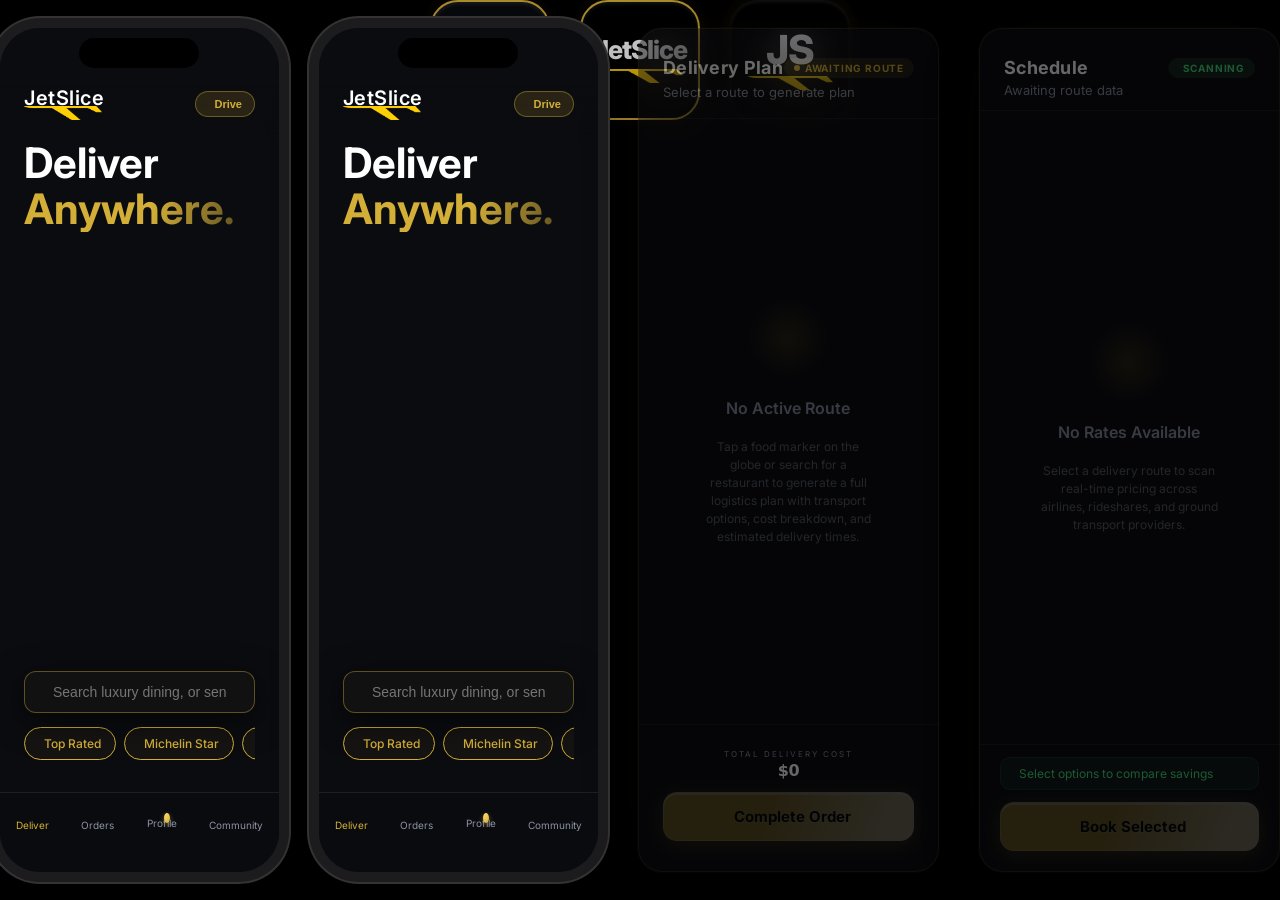
==== commit d0086132: "feat: integrate multi-carrier flight logistics and driver delivery interface" ====
--- a/index.html
+++ b/index.html
@@ -25,6 +25,20 @@
     </script>
 </link></head>
 <body>
+<!-- Generated App Icons Background -->
+<div class="background-icons">
+    <div class="mock-app-icon" style="background: var(--bg-color); border: 2px solid var(--accent-color);">
+        <ion-icon name="airplane"></ion-icon>
+    </div>
+    <div class="mock-app-icon" style="background: #000; border: 2px solid var(--accent-color); flex-direction: column; gap: 6px;">
+        <span style="color: white; font-size: 26px; font-weight: 800; line-height: 1; letter-spacing: -1px;">JetSlice</span>
+        <img src="jetslice_wing_only.png" alt="JetSlice Wing" style="width: 85px; height: auto;">
+    </div>
+    <div class="mock-app-icon" style="background: #000; flex-direction: column; gap: 6px;">
+        <span style="color: white; font-size: 40px; font-weight: 800; line-height: 1; letter-spacing: -1px;">JS</span>
+        <img src="jetslice_wing_only.png" alt="JetSlice Wing" style="width: 85px; height: auto;">
+    </div>
+</div>
 <!-- Mobile Simulator Container (for viewing on Desktop) -->
 <div class="iphone-mockup">
 <div class="dynamic-island"></div>
@@ -39,7 +53,10 @@
 <img alt="" src="jetslice_wing_only.png" style="width: 78px; height: auto; margin-top: -2px; display: block; transition: opacity 0.4s ease, transform 0.4s ease;"/>
 </div>
 <div style="display:flex; align-items:center;">
-<!-- Spacer for balance -->
+<button onclick="window.location.href='driver/index.html'" style="background: rgba(212, 175, 55, 0.15); color: var(--accent-color); border: 1px solid rgba(212, 175, 55, 0.4); padding: 6px 12px; border-radius: 20px; font-size: 11px; font-weight: 600; cursor: pointer; display: flex; align-items: center; gap: 6px; transition: all 0.2s ease;">
+<ion-icon name="car-sport-outline" style="font-size: 14px;"></ion-icon>
+Drive
+</button>
 </div>
 </header>
 <div class="hero-section">
@@ -93,9 +110,10 @@
 </div>
 </div>
 <div class="ai-command-wrapper" style="margin: auto 24px 0 24px; position: relative;">
+<div class="autocomplete-popup-container hidden" style="position: absolute; bottom: 100%; left: 0; width: 100%; margin-bottom: 8px; background: var(--panel-glass); backdrop-filter: blur(16px); -webkit-backdrop-filter: blur(16px); border: 1px solid var(--panel-border); border-radius: 16px; overflow: hidden; box-shadow: 0 -10px 40px rgba(0,0,0,0.5); display: flex; flex-direction: column; z-index: 100; max-height: 300px; overflow-y: auto; scrollbar-width: none; -ms-overflow-style: none;"></div>
 <div class="ai-command-panel" style="background-color: var(--panel-glass); backdrop-filter: blur(16px); padding: 12px 16px; border-radius: 12px; border: 1px solid var(--panel-border); display: flex; align-items: center; justify-content: space-between; flex-wrap: nowrap; box-sizing: border-box; box-shadow: 0 8px 32px rgba(0,0,0,0.6); width: 100%;">
 <ion-icon name="mic-outline" onclick="app.triggerVoiceConcierge()" style="color: var(--accent-color); font-size: 20px; margin-right: 12px; flex-shrink: 0; cursor: pointer;"></ion-icon>
-<input autocomplete="off" oninput="app.handleCommandInput(event)" onkeydown="app.handleSearch(event)" placeholder="Search restaurants, cuisines..." style="background: transparent; border: none; color: var(--text-primary); font-size: 14px; flex: 1 1 auto; min-width: 0; outline: none; caret-color: var(--accent-color); width: 100%;" type="text"/>
+<input autocomplete="off" oninput="app.handleCommandInput(event)" onkeydown="app.handleSearch(event)" placeholder="Search luxury dining, or send a package..." style="background: transparent; border: none; color: var(--text-primary); font-size: 14px; flex: 1 1 auto; min-width: 0; outline: none; caret-color: var(--accent-color); width: 100%;" type="text"/>
 <ion-icon name="arrow-forward-outline" onclick="app.handleSearch({key: 'Enter'})" style="color: var(--text-secondary); font-size: 20px; cursor: pointer; margin-left:12px;"></ion-icon>
 </div>
 <div onwheel="event.preventDefault(); this.scrollLeft += event.deltaY;" style="display: flex; gap: 8px; overflow-x: auto; margin-top: 14px; padding-bottom: 8px; scrollbar-width: none; -webkit-overflow-scrolling: touch; overscroll-behavior-x: contain;">
@@ -104,6 +122,9 @@
                             </div>
                             <div onclick="app.navigateTab(event, 'search-screen')" style="border: 1px solid var(--accent-color); color: var(--accent-color); background: rgba(212, 175, 55, 0.05); padding: 8px 14px; border-radius: 20px; font-size: 12px; font-weight: 500; white-space: nowrap; cursor: pointer; display: flex; align-items: center; gap: 5px;">
                                 <ion-icon name="ribbon" style="font-size: 13px;"></ion-icon> Michelin Star
+                            </div>
+                            <div onclick="app.toggleBookingForm()" style="border: 1px solid var(--accent-color); color: var(--accent-color); background: rgba(212, 175, 55, 0.05); padding: 8px 14px; border-radius: 20px; font-size: 12px; font-weight: 500; white-space: nowrap; cursor: pointer; display: flex; align-items: center; gap: 5px;">
+                                <ion-icon name="cube-outline" style="font-size: 13px;"></ion-icon> Send Package
                             </div>
                             <div onclick="app.activateBossMode()" style="border: 1px solid rgba(255, 65, 108, 0.5); color: white; background: linear-gradient(135deg, rgba(255, 75, 43, 0.2), rgba(255, 65, 108, 0.2)); padding: 8px 14px; border-radius: 20px; font-size: 12px; font-weight: 500; white-space: nowrap; cursor: pointer; display: flex; align-items: center; gap: 5px; box-shadow: 0 0 10px rgba(255, 65, 108, 0.2);" title="Boss Mode - Deliver All">
                                 <ion-icon name="planet" style="font-size: 13px; color:#FF4B2B;"></ion-icon> Boss Mode
@@ -400,7 +421,7 @@
 <div class="ai-search-box active" style="display: flex; align-items: center; background: #1a1c23; padding: 16px; border-radius: 16px; border: 1px solid rgba(212, 175, 55, 0.3);">
 <ion-icon name="fast-food-outline" style="color: var(--accent-color); font-size: 20px; margin-right: 12px;"></ion-icon>
 <ion-icon class="mic-icon" name="mic" onclick="app.triggerVoiceConcierge()" style="color: var(--text-secondary); font-size: 18px; cursor: pointer;"></ion-icon>
-<input onkeypress="app.handleOpenAICommand(event)" placeholder='Try "Top Pizza", "Trending Favorites"...' style="background: transparent; border: none; color: var(--text-primary); flex: 1; margin-left: 8px; margin-right: 12px; outline: none; font-size: 15px;" type="text"/>
+<input onkeypress="app.handleOpenAICommand(event)" placeholder='Try "Send a package", "Top Pizza"...' style="background: transparent; border: none; color: var(--text-primary); flex: 1; margin-left: 8px; margin-right: 12px; outline: none; font-size: 15px;" type="text"/>
 <div onclick="app.handleOpenAICommand({key:'Enter'})" style="background: var(--accent-color); color: #000; border-radius: 50%; width: 28px; min-width: 28px; height: 28px; display: flex; align-items: center; justify-content: center; box-shadow: 0 2px 8px rgba(212, 175, 55, 0.4); cursor: pointer;">
 <ion-icon name="arrow-forward-outline" style="font-size: 16px; font-weight: bold;"></ion-icon>
 </div>
@@ -768,7 +789,10 @@
 <img alt="" id="jetslice-wing" src="jetslice_wing_only.png" style="width: 78px; height: auto; margin-top: -2px; display: block; transition: opacity 0.4s ease, transform 0.4s ease;"/>
 </div>
 <div style="display:flex; align-items:center;">
-<!-- Spacer for balance -->
+<button onclick="window.location.href='driver/index.html'" style="background: rgba(212, 175, 55, 0.15); color: var(--accent-color); border: 1px solid rgba(212, 175, 55, 0.4); padding: 6px 12px; border-radius: 20px; font-size: 11px; font-weight: 600; cursor: pointer; display: flex; align-items: center; gap: 6px; transition: all 0.2s ease;">
+<ion-icon name="car-sport-outline" style="font-size: 14px;"></ion-icon>
+Drive
+</button>
 </div>
 </header>
 <div class="hero-section">
@@ -822,9 +846,10 @@
 </div>
 </div>
 <div class="ai-command-wrapper" style="margin: auto 24px 0 24px; position: relative;">
+<div class="autocomplete-popup-container hidden" style="position: absolute; bottom: 100%; left: 0; width: 100%; margin-bottom: 8px; background: var(--panel-glass); backdrop-filter: blur(16px); -webkit-backdrop-filter: blur(16px); border: 1px solid var(--panel-border); border-radius: 16px; overflow: hidden; box-shadow: 0 -10px 40px rgba(0,0,0,0.5); display: flex; flex-direction: column; z-index: 100; max-height: 300px; overflow-y: auto; scrollbar-width: none; -ms-overflow-style: none;"></div>
 <div class="ai-command-panel" id="ai-command-panel" style="background-color: var(--panel-glass); backdrop-filter: blur(16px); padding: 12px 16px; border-radius: 12px; border: 1px solid var(--panel-border); display: flex; align-items: center; justify-content: space-between; flex-wrap: nowrap; box-sizing: border-box; box-shadow: 0 8px 32px rgba(0,0,0,0.6); width: 100%;">
 <ion-icon name="mic-outline" onclick="app.triggerVoiceConcierge()" style="color: var(--accent-color); font-size: 20px; margin-right: 12px; flex-shrink: 0; cursor: pointer;"></ion-icon>
-<input autocomplete="off" id="cmdField" oninput="app.handleCommandInput(event)" onkeydown="app.handleSearch(event)" placeholder="Search restaurants, cuisines..." style="background: transparent; border: none; color: var(--text-primary); font-size: 14px; flex: 1 1 auto; min-width: 0; outline: none; caret-color: var(--accent-color); width: 100%;" type="text"/>
+<input autocomplete="off" id="cmdField" oninput="app.handleCommandInput(event)" onkeydown="app.handleSearch(event)" placeholder="Search luxury dining, or send a package..." style="background: transparent; border: none; color: var(--text-primary); font-size: 14px; flex: 1 1 auto; min-width: 0; outline: none; caret-color: var(--accent-color); width: 100%;" type="text"/>
 <ion-icon name="arrow-forward-outline" onclick="app.handleSearch({key: 'Enter'})" style="color: var(--text-secondary); font-size: 20px; cursor: pointer; margin-left:12px;"></ion-icon>
 </div>
 <div onwheel="event.preventDefault(); this.scrollLeft += event.deltaY;" style="display: flex; gap: 8px; overflow-x: auto; margin-top: 14px; padding-bottom: 8px; scrollbar-width: none; -webkit-overflow-scrolling: touch; overscroll-behavior-x: contain;">
@@ -833,6 +858,9 @@
                             </div>
                             <div onclick="app.navigateTab(event, 'search-screen')" style="border: 1px solid var(--accent-color); color: var(--accent-color); background: rgba(212, 175, 55, 0.05); padding: 8px 14px; border-radius: 20px; font-size: 12px; font-weight: 500; white-space: nowrap; cursor: pointer; display: flex; align-items: center; gap: 5px;">
                                 <ion-icon name="ribbon" style="font-size: 13px;"></ion-icon> Michelin Star
+                            </div>
+                            <div onclick="app.toggleBookingForm()" style="border: 1px solid var(--accent-color); color: var(--accent-color); background: rgba(212, 175, 55, 0.05); padding: 8px 14px; border-radius: 20px; font-size: 12px; font-weight: 500; white-space: nowrap; cursor: pointer; display: flex; align-items: center; gap: 5px;">
+                                <ion-icon name="cube-outline" style="font-size: 13px;"></ion-icon> Send Package
                             </div>
                             <div onclick="app.activateBossMode()" style="border: 1px solid rgba(255, 65, 108, 0.5); color: white; background: linear-gradient(135deg, rgba(255, 75, 43, 0.2), rgba(255, 65, 108, 0.2)); padding: 8px 14px; border-radius: 20px; font-size: 12px; font-weight: 500; white-space: nowrap; cursor: pointer; display: flex; align-items: center; gap: 5px; box-shadow: 0 0 10px rgba(255, 65, 108, 0.2);" title="Boss Mode - Deliver All">
                                 <ion-icon name="planet" style="font-size: 13px; color:#FF4B2B;"></ion-icon> Boss Mode
@@ -852,10 +880,7 @@
 </div>
 </div>
 </div>
-<!-- Autocomplete Drop-up (outside content-scroll to avoid overflow clipping) -->
-<div class="hidden" id="autocomplete-popup" style="position: absolute; bottom: 160px; left: 24px; right: 24px; background: var(--panel-glass); backdrop-filter: blur(16px); -webkit-backdrop-filter: blur(16px); border: 1px solid var(--panel-border); border-radius: 16px; overflow: hidden; box-shadow: 0 -10px 40px rgba(0,0,0,0.5); display: flex; flex-direction: column; z-index: 100; max-height: 300px; overflow-y: auto; scrollbar-width: none; -ms-overflow-style: none;">
-<!-- Content dynamically populated by app.js -->
-</div>
+
 </section>
 <!-- ====== RATINGS HEADER (slides down from top on emoji click) ====== -->
 <div class="ratings-header hidden" id="ratings-header">
@@ -1516,6 +1541,7 @@
 <!-- Stats Bar -->
 <!-- Giant iPhone Clock ETA -->
 <div style="text-align: center; margin: 15px 0 25px 0;">
+<div id="dpp-stat-eta-day" style="font-size: 14px; color: var(--accent-color); font-weight: 700; text-transform: uppercase; letter-spacing: 2px; margin-bottom: 5px; display: none;">Tomorrow</div>
 <div id="dpp-stat-eta" style="font-family: -apple-system, system-ui, BlinkMacSystemFont, 'Segoe UI', Roboto, Helvetica, Arial, sans-serif; font-size: 68px; font-weight: 200; letter-spacing: -2.5px; color: #fff; line-height: 1;">--:--</div>
 <div style="font-size: 13px; color: var(--accent-color); font-weight: 600; text-transform: uppercase; letter-spacing: 1px; margin-top: 10px;">Est. Time of Delivery</div>
 </div>
--- a/style.css
+++ b/style.css
@@ -42,6 +42,40 @@
     gap: 40px;
 }
 
+/* --- Background Icons --- */
+.background-icons {
+    position: absolute;
+    top: 0px;
+    left: 50%;
+    transform: translateX(-50%);
+    display: flex;
+    gap: 30px;
+    z-index: 0;
+    opacity: 0.8;
+}
+.mock-app-icon {
+    height: 120px;
+    width: 120px;
+    background: linear-gradient(145deg, #2a2d36, #1a1c23);
+    border-radius: 28px;
+    display: flex;
+    justify-content: center;
+    align-items: center;
+    box-shadow: 0 10px 40px rgba(0,0,0,0.8), 0 0 20px rgba(212, 175, 55, 0.15), inset 0 2px 4px rgba(255,255,255,0.1);
+    transition: transform 0.3s ease, filter 0.3s ease, box-shadow 0.3s ease;
+}
+.mock-app-icon ion-icon {
+    font-size: 66px;
+    color: var(--accent-color);
+    filter: drop-shadow(0 4px 10px rgba(212, 175, 55, 0.4));
+}
+.mock-app-icon:hover {
+    transform: scale(1.05) translateY(-5px);
+    filter: brightness(1.2);
+    z-index: 10;
+    box-shadow: 0 15px 50px rgba(0,0,0,0.9), 0 0 30px rgba(212, 175, 55, 0.3), inset 0 2px 4px rgba(255,255,255,0.2);
+}
+
 /* --- iPhone Mockup Container --- */
 .iphone-mockup {
     width: 390px;
@@ -197,7 +231,9 @@
     line-height: 1.1;
     margin-bottom: 8px;
     -webkit-mask-image: linear-gradient(-75deg, rgba(0,0,0,1) 30%, rgba(0,0,0,0.4) 50%, rgba(0,0,0,1) 70%);
+    mask-image: linear-gradient(-75deg, rgba(0,0,0,1) 30%, rgba(0,0,0,0.4) 50%, rgba(0,0,0,1) 70%);
     -webkit-mask-size: 200%;
+    mask-size: 200%;
     animation: shimmerMask 4s infinite linear;
 }
 .hero-section h1 span {
@@ -329,7 +365,9 @@
     color: var(--text-secondary);
     margin-bottom: 8px;
     -webkit-mask-image: linear-gradient(-75deg, rgba(0,0,0,1) 30%, rgba(0,0,0,0.4) 50%, rgba(0,0,0,1) 70%);
+    mask-image: linear-gradient(-75deg, rgba(0,0,0,1) 30%, rgba(0,0,0,0.4) 50%, rgba(0,0,0,1) 70%);
     -webkit-mask-size: 200%;
+    mask-size: 200%;
     animation: shimmerMask 4s infinite linear;
 }
 .item-select select,
@@ -446,7 +484,9 @@
     color: var(--text-secondary);
     margin-bottom: 8px;
     -webkit-mask-image: linear-gradient(-75deg, rgba(0,0,0,1) 30%, rgba(0,0,0,0.4) 50%, rgba(0,0,0,1) 70%);
+    mask-image: linear-gradient(-75deg, rgba(0,0,0,1) 30%, rgba(0,0,0,0.4) 50%, rgba(0,0,0,1) 70%);
     -webkit-mask-size: 200%;
+    mask-size: 200%;
     animation: shimmerMask 4s infinite linear;
 }
 .cost-item {
@@ -461,7 +501,9 @@
     gap: 8px;
     margin-bottom: 8px;
     -webkit-mask-image: linear-gradient(-75deg, rgba(0,0,0,1) 30%, rgba(0,0,0,0.4) 50%, rgba(0,0,0,1) 70%);
+    mask-image: linear-gradient(-75deg, rgba(0,0,0,1) 30%, rgba(0,0,0,0.4) 50%, rgba(0,0,0,1) 70%);
     -webkit-mask-size: 200%;
+    mask-size: 200%;
     animation: shimmerMask 4s infinite linear;
 }
 .badge {
@@ -1070,6 +1112,8 @@
 .dpp-step-icon.lyft { background: var(--lyft-color); color: #fff; }
 .dpp-step-icon.concierge { background: var(--accent-color); color: #000; }
 .dpp-step-icon.dropoff { background: #1db954; color: #fff; }
+.dpp-step-icon.food { background: #ff9500; color: #fff; }
+.dpp-step-icon.return { background: #5856d6; color: #fff; }
 
 .dpp-step-body {
     flex: 1;
@@ -1113,6 +1157,13 @@
     transition: transform 0.3s ease;
 }
 .dpp-step.expanded h4 ion-icon[name="chevron-down-outline"] {
+    transform: rotate(180deg);
+}
+/* Sub-bullet expand within Logistics & Transit */
+.sub-expanded .sub-detail {
+    display: block !important;
+}
+.sub-expanded > div:first-child ion-icon[name="chevron-down-outline"] {
     transform: rotate(180deg);
 }
 .dpp-meta-chip {
@@ -1386,7 +1437,10 @@
 
 /* Shimmer loading effect for awaiting data */
 @keyframes shimmerMask {
-    to { -webkit-mask-position: 200% center; }
+    to { 
+        -webkit-mask-position: 200% center; 
+        mask-position: 200% center;
+    }
 }
 
 /* ====== RATE MARKETPLACE PANEL ====== */
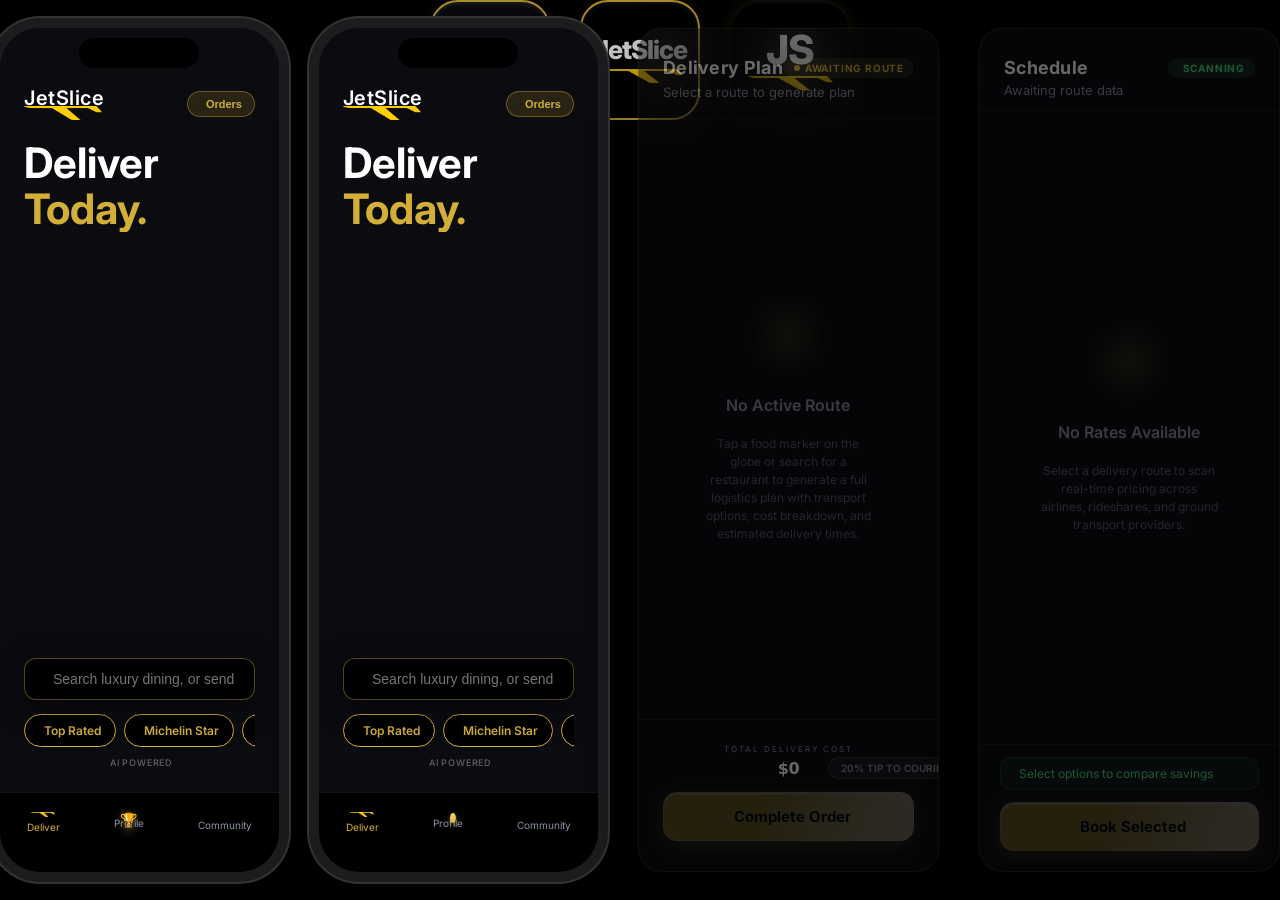
==== commit 36b25d3a: "Refined Profile UI: Added interactive settings accordions, updated delivery wing icon, and enforced " ====
--- a/index.html
+++ b/index.html
@@ -24,7 +24,7 @@
         });
     </script>
 </link></head>
-<body>
+<body class="no-active-mission">
 <!-- Generated App Icons Background -->
 <div class="background-icons">
     <div class="mock-app-icon" style="background: var(--bg-color); border: 2px solid var(--accent-color);">
@@ -53,14 +53,14 @@
 <img alt="" src="jetslice_wing_only.png" style="width: 78px; height: auto; margin-top: -2px; display: block; transition: opacity 0.4s ease, transform 0.4s ease;"/>
 </div>
 <div style="display:flex; align-items:center;">
-<button onclick="window.location.href='driver/index.html'" style="background: rgba(212, 175, 55, 0.15); color: var(--accent-color); border: 1px solid rgba(212, 175, 55, 0.4); padding: 6px 12px; border-radius: 20px; font-size: 11px; font-weight: 600; cursor: pointer; display: flex; align-items: center; gap: 6px; transition: all 0.2s ease;">
-<ion-icon name="car-sport-outline" style="font-size: 14px;"></ion-icon>
-Drive
+<button onclick="app.navigateTab(event, 'orders-screen')" style="background: rgba(212, 175, 55, 0.15); color: var(--accent-color); border: 1px solid rgba(212, 175, 55, 0.4); padding: 6px 12px; border-radius: 20px; font-size: 11px; font-weight: 600; cursor: pointer; display: flex; align-items: center; gap: 6px; transition: all 0.2s ease;">
+<ion-icon name="receipt-outline" style="font-size: 14px;"></ion-icon>
+Orders
 </button>
 </div>
 </header>
 <div class="hero-section">
-<h1 style="transition: opacity 0.4s ease;">Deliver<br/><span>Anywhere.</span></h1>
+<h1>Deliver<br/><span style="display: inline-block;">Today.</span></h1>
 </div>
 <div class="content-scroll">
 <div class="booking-card collapsed" style="display: none;">
@@ -111,36 +111,40 @@
 </div>
 <div class="ai-command-wrapper" style="margin: auto 24px 0 24px; position: relative;">
 <div class="autocomplete-popup-container hidden" style="position: absolute; bottom: 100%; left: 0; width: 100%; margin-bottom: 8px; background: var(--panel-glass); backdrop-filter: blur(16px); -webkit-backdrop-filter: blur(16px); border: 1px solid var(--panel-border); border-radius: 16px; overflow: hidden; box-shadow: 0 -10px 40px rgba(0,0,0,0.5); display: flex; flex-direction: column; z-index: 100; max-height: 300px; overflow-y: auto; scrollbar-width: none; -ms-overflow-style: none;"></div>
-<div class="ai-command-panel" style="background-color: var(--panel-glass); backdrop-filter: blur(16px); padding: 12px 16px; border-radius: 12px; border: 1px solid var(--panel-border); display: flex; align-items: center; justify-content: space-between; flex-wrap: nowrap; box-sizing: border-box; box-shadow: 0 8px 32px rgba(0,0,0,0.6); width: 100%;">
+<div class="ai-command-panel" style="background-color: #000; backdrop-filter: blur(16px); padding: 12px 16px; border-radius: 12px; border: 1px solid var(--panel-border); display: flex; align-items: center; justify-content: space-between; flex-wrap: nowrap; box-sizing: border-box; box-shadow: 0 8px 32px rgba(0,0,0,0.6); width: 100%;">
 <ion-icon name="mic-outline" onclick="app.triggerVoiceConcierge()" style="color: var(--accent-color); font-size: 20px; margin-right: 12px; flex-shrink: 0; cursor: pointer;"></ion-icon>
 <input autocomplete="off" oninput="app.handleCommandInput(event)" onkeydown="app.handleSearch(event)" placeholder="Search luxury dining, or send a package..." style="background: transparent; border: none; color: var(--text-primary); font-size: 14px; flex: 1 1 auto; min-width: 0; outline: none; caret-color: var(--accent-color); width: 100%;" type="text"/>
-<ion-icon name="arrow-forward-outline" onclick="app.handleSearch({key: 'Enter'})" style="color: var(--text-secondary); font-size: 20px; cursor: pointer; margin-left:12px;"></ion-icon>
+<ion-icon class="cmd-submit-btn" name="arrow-forward-outline" onclick="app.handleSearch({key: 'Enter'})" style="color: var(--accent-color); font-size: 20px; cursor: pointer; margin-left:12px; display: none;"></ion-icon>
 </div>
 <div onwheel="event.preventDefault(); this.scrollLeft += event.deltaY;" style="display: flex; gap: 8px; overflow-x: auto; margin-top: 14px; padding-bottom: 8px; scrollbar-width: none; -webkit-overflow-scrolling: touch; overscroll-behavior-x: contain;">
-<div onclick="app.navigateTab(event, 'search-screen')" style="border: 1px solid var(--accent-color); color: var(--accent-color); background: rgba(212, 175, 55, 0.05); padding: 8px 14px; border-radius: 20px; font-size: 12px; font-weight: 500; white-space: nowrap; cursor: pointer; display: flex; align-items: center; gap: 5px;">
+<div onclick="app.navigateTab(event, 'search-screen')" style="border: 1px solid var(--accent-color); color: var(--accent-color); background: #000; padding: 8px 14px; border-radius: 20px; font-size: 12px; font-weight: 600; white-space: nowrap; cursor: pointer; display: flex; align-items: center; gap: 5px;">
 <ion-icon name="star" style="font-size: 13px;"></ion-icon> Top Rated
                             </div>
-                            <div onclick="app.navigateTab(event, 'search-screen')" style="border: 1px solid var(--accent-color); color: var(--accent-color); background: rgba(212, 175, 55, 0.05); padding: 8px 14px; border-radius: 20px; font-size: 12px; font-weight: 500; white-space: nowrap; cursor: pointer; display: flex; align-items: center; gap: 5px;">
+                            <div onclick="app.navigateTab(event, 'search-screen')" style="border: 1px solid var(--accent-color); color: var(--accent-color); background: #000; padding: 8px 14px; border-radius: 20px; font-size: 12px; font-weight: 600; white-space: nowrap; cursor: pointer; display: flex; align-items: center; gap: 5px;">
                                 <ion-icon name="ribbon" style="font-size: 13px;"></ion-icon> Michelin Star
                             </div>
-                            <div onclick="app.toggleBookingForm()" style="border: 1px solid var(--accent-color); color: var(--accent-color); background: rgba(212, 175, 55, 0.05); padding: 8px 14px; border-radius: 20px; font-size: 12px; font-weight: 500; white-space: nowrap; cursor: pointer; display: flex; align-items: center; gap: 5px;">
+                            <div onclick="app.toggleBookingForm()" style="border: 1px solid var(--accent-color); color: var(--accent-color); background: #000; padding: 8px 14px; border-radius: 20px; font-size: 12px; font-weight: 600; white-space: nowrap; cursor: pointer; display: flex; align-items: center; gap: 5px;">
                                 <ion-icon name="cube-outline" style="font-size: 13px;"></ion-icon> Send Package
                             </div>
-                            <div onclick="app.activateBossMode()" style="border: 1px solid rgba(255, 65, 108, 0.5); color: white; background: linear-gradient(135deg, rgba(255, 75, 43, 0.2), rgba(255, 65, 108, 0.2)); padding: 8px 14px; border-radius: 20px; font-size: 12px; font-weight: 500; white-space: nowrap; cursor: pointer; display: flex; align-items: center; gap: 5px; box-shadow: 0 0 10px rgba(255, 65, 108, 0.2);" title="Boss Mode - Deliver All">
-                                <ion-icon name="planet" style="font-size: 13px; color:#FF4B2B;"></ion-icon> Boss Mode
+                            <div onclick="app.activateBossMode()" style="border: none; color: white; background: linear-gradient(135deg, #FF4B2B, #FF416C); padding: 8px 14px; border-radius: 20px; font-size: 12px; font-weight: 600; white-space: nowrap; cursor: pointer; display: flex; align-items: center; gap: 5px; box-shadow: 0 4px 10px rgba(255, 65, 108, 0.4);" title="Boss Mode - Deliver All">
+                                <ion-icon name="planet" style="font-size: 13px; color: white;"></ion-icon> Boss Mode
                             </div>
-<div onclick="app.navigateTab(event, 'search-screen')" style="border: 1px solid rgba(255,255,255,0.1); color: var(--text-secondary); background: rgba(20, 20, 20, 0.9); padding: 8px 14px; border-radius: 20px; font-size: 12px; white-space: nowrap; cursor: pointer; display: flex; align-items: center; gap: 5px;">
-<ion-icon name="location" style="font-size: 13px;"></ion-icon> Near Me
+<div onclick="app.navigateTab(event, 'search-screen')" style="border: 1px solid rgba(255,255,255,0.1); color: var(--text-primary); background: var(--surface-light); padding: 8px 14px; border-radius: 20px; font-size: 12px; font-weight: 500; white-space: nowrap; cursor: pointer; display: flex; align-items: center; gap: 5px;">
+<ion-icon name="location" style="font-size: 13px; color: var(--text-secondary);"></ion-icon> Near Me
                             </div>
-<div onclick="app.navigateTab(event, 'search-screen')" style="border: 1px solid rgba(255,255,255,0.1); color: var(--text-secondary); background: rgba(20, 20, 20, 0.9); padding: 8px 14px; border-radius: 20px; font-size: 12px; white-space: nowrap; cursor: pointer; display: flex; align-items: center; gap: 5px;">
-<ion-icon name="trending-up" style="font-size: 13px;"></ion-icon> Trending
+<div onclick="app.navigateTab(event, 'search-screen')" style="border: 1px solid rgba(255,255,255,0.1); color: var(--text-primary); background: var(--surface-light); padding: 8px 14px; border-radius: 20px; font-size: 12px; font-weight: 500; white-space: nowrap; cursor: pointer; display: flex; align-items: center; gap: 5px;">
+<ion-icon name="trending-up" style="font-size: 13px; color: var(--text-secondary);"></ion-icon> Trending
                             </div>
-<div onclick="app.navigateTab(event, 'search-screen')" style="border: 1px solid rgba(255,255,255,0.1); color: var(--text-secondary); background: rgba(20, 20, 20, 0.9); padding: 8px 14px; border-radius: 20px; font-size: 12px; white-space: nowrap; cursor: pointer; display: flex; align-items: center; gap: 5px;">
-<ion-icon name="moon" style="font-size: 13px;"></ion-icon> Late Night
+<div onclick="app.navigateTab(event, 'search-screen')" style="border: 1px solid rgba(255,255,255,0.1); color: var(--text-primary); background: var(--surface-light); padding: 8px 14px; border-radius: 20px; font-size: 12px; font-weight: 500; white-space: nowrap; cursor: pointer; display: flex; align-items: center; gap: 5px;">
+<ion-icon name="moon" style="font-size: 13px; color: var(--text-secondary);"></ion-icon> Late Night
                             </div>
-<div onclick="app.navigateTab(event, 'search-screen')" style="border: 1px solid rgba(255,255,255,0.1); color: var(--text-secondary); background: rgba(20, 20, 20, 0.9); padding: 8px 14px; border-radius: 20px; font-size: 12px; white-space: nowrap; cursor: pointer; display: flex; align-items: center; gap: 5px;">
-<ion-icon name="diamond" style="font-size: 13px;"></ion-icon> Hidden Gems
+<div onclick="app.navigateTab(event, 'search-screen')" style="border: 1px solid rgba(255,255,255,0.1); color: var(--text-primary); background: var(--surface-light); padding: 8px 14px; border-radius: 20px; font-size: 12px; font-weight: 500; white-space: nowrap; cursor: pointer; display: flex; align-items: center; gap: 5px;">
+<ion-icon name="diamond" style="font-size: 13px; color: var(--text-secondary);"></ion-icon> Hidden Gems
                             </div>
+</div>
+<div style="display: flex; align-items: center; justify-content: center; gap: 4px; margin-top: 2px; color: #888; font-size: 9px; font-weight: 500; text-transform: uppercase; letter-spacing: 0.8px; opacity: 0.7;">
+<ion-icon name="sparkles" style="font-size: 10px;"></ion-icon>
+AI Powered
 </div>
 </div>
 </div>
@@ -233,7 +237,12 @@
 <div class="total-cost-card">
 <div class="total-row">
 <span>Total Upfront Cost</span>
-<h2>$1,150.00</h2>
+<div style="display: flex; align-items: center; gap: 12px;">
+<h2 id="total-cost-display-1">$1,150.00</h2>
+<div onclick="app.addTip(1150.00, 'total-cost-display-1')" style="background: rgba(212, 175, 55, 0.15); border: 1px solid var(--accent-color); padding: 6px; border-radius: 50%; display: flex; justify-content: center; align-items: center; cursor: pointer; transition: 0.2s;" title="Add 20% Tip">
+<ion-icon name="add" style="color: var(--accent-color); font-size: 18px;"></ion-icon>
+</div>
+</div>
 </div>
 <button class="primary-btn glow" onclick="app.startMission()">Confirm &amp; Dispatch Agent</button>
 </div>
@@ -431,45 +440,48 @@
 <!-- ====== SCREEN 4: ORDERS ====== -->
 <section class="screen">
 <header class="app-header solid">
-<h2>Your Orders</h2>
+<h2 style="color: var(--accent-color);">Your Orders</h2>
 </header>
 <div class="content-scroll padded">
 <!-- Current / Active -->
-<h3 class="section-title" style="margin-top: 0;">Active Mission</h3>
+<div class="active-mission-group">
+<!-- Current / Active -->
+<h3 class="section-title" style="margin-top: 0; color: #fff;">Active Mission</h3>
 <div class="curated-list" style="display: flex; flex-direction: column; gap: 12px; margin-bottom: 24px;">
-<div class="curated-item" onclick="app.navigateTo('tracking-screen')" style="display: flex; align-items: center; background: var(--surface-light); border: 1px solid var(--accent-color); padding: 16px; border-radius: 14px; cursor: pointer; transition: transform 0.2s;">
-<span class="emoji-badge" style="font-size: 24px; margin-right: 16px; background: rgba(212, 175, 55, 0.15); padding: 10px; border-radius: 12px; display: flex;"><ion-icon name="airplane" style="color: var(--accent-color);"></ion-icon></span>
+<div class="curated-item" onclick="app.navigateTo('tracking-screen')" style="display: flex; align-items: center; background: #000; border: 1px solid var(--accent-color); padding: 16px; border-radius: 14px; cursor: pointer; transition: transform 0.2s;">
+<span class="emoji-badge plane-flying-container" style="font-size: 24px; margin-right: 16px; background: rgba(212, 175, 55, 0.1); padding: 10px; border-radius: 12px; display: flex;"><div class="cloud-particle" style="top: 25%; animation-delay: 0s;"></div><div class="cloud-particle" style="top: 50%; animation-delay: 0.4s;"></div><div class="cloud-particle" style="top: 75%; animation-delay: 0.8s;"></div><ion-icon name="airplane" style="color: var(--accent-color); position: relative; z-index: 1;"></ion-icon></span>
 <div class="item-info" style="flex: 1;">
-<h4 style="margin: 0 0 4px; font-size: 15px; color: var(--accent-color);">In Transit (Mid-Air)</h4>
-<p style="margin: 0; font-size: 13px; color: var(--text-secondary);">Alinea Chicago → Miami Estate</p>
+<h4 style="margin: 0 0 4px; font-size: 15px; color: var(--accent-color); font-weight: 800;">In Transit (Mid-Air)</h4>
+<p style="margin: 0; font-size: 13px; color: var(--text-secondary); font-weight: 500;">Alinea Chicago → Miami Estate</p>
 </div>
 <ion-icon name="chevron-forward" style="font-size: 20px; color: var(--accent-color);"></ion-icon>
 </div>
 </div>
+</div>
 <!-- Saved / Favorites -->
-<h3 class="section-title">Saved Re-Orders</h3>
-<div class="curated-list" style="display: flex; flex-direction: column; gap: 12px; margin-bottom: 24px;">
-<div class="curated-item" style="display: flex; align-items: center; background: var(--surface-light); padding: 16px; border-radius: 14px; cursor: pointer; transition: transform 0.2s;">
+<h3 class="section-title">Re-Orders</h3>
+<div class="curated-list re-orders-list" style="display: flex; flex-direction: column; gap: 12px; margin-bottom: 24px;">
+<div class="curated-item" style="display: flex; align-items: center; background: #000; border: 1px solid rgba(255,255,255,0.08); padding: 16px; border-radius: 14px; cursor: pointer; transition: transform 0.2s;">
 <span class="emoji-badge" style="font-size: 24px; margin-right: 16px; background: rgba(255,255,255,0.05); padding: 10px; border-radius: 12px; display: flex;">🥩</span>
 <div class="item-info" style="flex: 1;">
 <h4 style="margin: 0 0 4px; font-size: 15px;">A5 Kobe Wagyu Backup</h4>
 <p style="margin: 0; font-size: 13px; color: var(--text-secondary);">Delivered to Aspen Lodge</p>
 </div>
-<ion-icon name="refresh" style="font-size: 20px; color: white;"></ion-icon>
-</div>
-<div class="curated-item" style="display: flex; align-items: center; background: var(--surface-light); padding: 16px; border-radius: 14px; cursor: pointer; transition: transform 0.2s;">
+<ion-icon name="refresh" style="font-size: 20px; color: var(--accent-color);"></ion-icon>
+</div>
+<div class="curated-item" style="display: flex; align-items: center; background: #000; border: 1px solid rgba(255,255,255,0.08); padding: 16px; border-radius: 14px; cursor: pointer; transition: transform 0.2s;">
 <span class="emoji-badge" style="font-size: 24px; margin-right: 16px; background: rgba(255,255,255,0.05); padding: 10px; border-radius: 12px; display: flex;">🍾</span>
 <div class="item-info" style="flex: 1;">
 <h4 style="margin: 0 0 4px; font-size: 15px;">Dom Pérignon Vintage</h4>
 <p style="margin: 0; font-size: 13px; color: var(--text-secondary);">Delivered to NYC Penthouse</p>
 </div>
-<ion-icon name="refresh" style="font-size: 20px; color: white;"></ion-icon>
+<ion-icon name="refresh" style="font-size: 20px; color: var(--accent-color);"></ion-icon>
 </div>
 </div>
 <!-- Past Orders -->
 <h3 class="section-title">Past Deliveries</h3>
 <div class="curated-list" style="display: flex; flex-direction: column; gap: 12px;">
-<div class="curated-item" style="display: flex; align-items: center; background: var(--surface-light); padding: 16px; border-radius: 14px; cursor: pointer; opacity: 0.6;">
+<div class="curated-item" style="display: flex; align-items: center; background: #000; border: 1px solid rgba(255,255,255,0.08); padding: 16px; border-radius: 14px; cursor: pointer;">
 <span class="emoji-badge" style="font-size: 24px; margin-right: 16px; background: rgba(255,255,255,0.05); padding: 10px; border-radius: 12px; display: flex;"><ion-icon name="checkmark-circle"></ion-icon></span>
 <div class="item-info" style="flex: 1;">
 <h4 style="margin: 0 0 4px; font-size: 15px;">Le Bernardin Seafood</h4>
@@ -482,89 +494,196 @@
 </section>
 <!-- (Telemetry Hub Successfully Migrated to SCREEN 3 above) -->
 <!-- ====== SCREEN 5: PROFILE ====== -->
-<section class="screen">
-<header class="app-header solid">
-<h2>Profile Settings</h2>
-</header>
-<div class="content-scroll padded">
-<div style="display: flex; align-items: center; gap: 16px; margin-bottom: 30px; background: var(--surface-light); padding: 16px; border-radius: 16px; border: 1px solid var(--accent-color);">
-<div style="width: 64px; height: 64px; border-radius: 50%; background: var(--accent-color); display: flex; align-items: center; justify-content: center; font-size: 28px; color: black; font-weight: bold;">
-                            JS
-                        </div>
-<div>
-<h3 style="margin: 0 0 4px; font-size: 18px; color: white;">Executive Member</h3>
-<p style="margin: 0; color: var(--text-secondary); font-size: 13px;">Since 2026</p>
-</div>
-</div>
-<h3 class="section-title">Preferences</h3>
-<div style="background: var(--surface-light); border: 1px solid var(--border-color); border-radius: 12px; margin-bottom: 24px; overflow: hidden;">
-<div style="display: flex; justify-content: space-between; align-items: center; padding: 16px; border-bottom: 1px solid rgba(255,255,255,0.05);">
-<div style="display: flex; align-items: center; gap: 12px;">
-<ion-icon name="notifications" style="font-size: 18px; color: var(--accent-color);"></ion-icon>
-<span style="font-size: 15px; color: white;">Push Notifications</span>
-</div>
-<div style="width: 44px; height: 24px; background-color: var(--accent-color); border-radius: 24px; position: relative;">
-<div style="width: 18px; height: 18px; background-color: black; border-radius: 50%; position: absolute; top: 3px; right: 3px;"></div>
-</div>
-</div>
-<div style="display: flex; justify-content: space-between; align-items: center; padding: 16px;">
-<div style="display: flex; align-items: center; gap: 12px;">
-<ion-icon name="location" style="font-size: 18px; color: var(--accent-color);"></ion-icon>
-<span style="font-size: 15px; color: white;">Location Tracking</span>
-</div>
-<span style="font-size: 13px; color: var(--text-secondary);">While Using</span>
-</div>
-</div>
-<h3 class="section-title">Appearance</h3>
-<div style="background: var(--surface-light); border: 1px solid var(--border-color); border-radius: 12px; margin-bottom: 24px; overflow: hidden;">
-<div style="display: flex; justify-content: space-between; align-items: center; padding: 16px; border-bottom: 1px solid var(--border-color);">
-<div style="display: flex; align-items: center; gap: 12px;">
-<ion-icon name="moon" style="font-size: 18px; color: var(--accent-color);"></ion-icon>
-<span style="font-size: 15px; color: var(--text-primary);">Dark Theme</span>
-</div>
-<div class="toggle-switch theme-toggle-btn" onclick="app.toggleThemeMode()" style="width: 44px; height: 24px; background-color: var(--accent-color); border-radius: 24px; position: relative; cursor: pointer;">
-<div style="width: 18px; height: 18px; background-color: black; border-radius: 50%; position: absolute; top: 3px; right: 3px; transition: 0.3s;"></div>
-</div>
-</div>
-<div style="display: flex; justify-content: space-between; align-items: center; padding: 16px;">
-<div style="display: flex; align-items: center; gap: 12px;">
-<ion-icon name="sync" style="font-size: 18px; color: var(--accent-color);"></ion-icon>
-<span style="font-size: 15px; color: var(--text-primary);">Auto-Sync (Sunrise/Sunset)</span>
-</div>
-<div class="toggle-switch auto-theme-btn" onclick="app.toggleAutoTheme()" style="width: 44px; height: 24px; background-color: transparent; border: 1px solid var(--text-secondary); border-radius: 24px; position: relative; cursor: pointer;">
-<div style="width: 18px; height: 18px; background-color: var(--text-secondary); border-radius: 50%; position: absolute; top: 2px; left: 3px; transition: 0.3s;"></div>
-</div>
-</div>
-</div>
-<h3 class="section-title">Financial Data</h3>
-<div style="background: var(--surface-light); border: 1px solid var(--border-color); border-radius: 12px; margin-bottom: 24px; overflow: hidden;">
-<div style="padding: 16px; border-bottom: 1px solid rgba(255,255,255,0.05); cursor: pointer; display: flex; align-items: center; justify-content: space-between;">
-<div style="display: flex; align-items: center; gap: 12px;">
-<ion-icon name="business" style="font-size: 18px; color: var(--text-secondary);"></ion-icon>
-<span style="font-size: 15px; color: white;">Connect Bank Account</span>
-</div>
-<ion-icon name="chevron-forward" style="color: var(--text-secondary);"></ion-icon>
-</div>
-<div style="padding: 16px; border-bottom: 1px solid rgba(255,255,255,0.05); cursor: pointer; display: flex; align-items: center; justify-content: space-between;">
-<div style="display: flex; align-items: center; gap: 12px;">
-<ion-icon name="card" style="font-size: 18px; color: var(--accent-color);"></ion-icon>
-<div>
-<span style="font-size: 15px; color: white; display: block;">Credit Card linked</span>
-<span style="font-size: 11px; color: var(--text-secondary);">Amex Platinum ending in •••• 1004</span>
-</div>
-</div>
-<ion-icon name="checkmark-circle" style="color: var(--accent-color); font-size: 20px;"></ion-icon>
-</div>
-</div>
-</div>
+<section class="screen" id="profile-screen">
+    <header class="app-header solid">
+        <h2>Profile</h2>
+    </header>
+    <div class="content-scroll padded">
+        <!-- Profile Header Card -->
+        <div style="background: #000; border: 1px solid var(--panel-border); border-radius: 20px; margin-bottom: 24px; position: relative; overflow: hidden; box-shadow: 0 4px 20px rgba(0,0,0,0.5);">
+            
+            <!-- Top Section -->
+            <div onclick="this.nextElementSibling.classList.toggle('expanded')" style="display: flex; align-items: center; justify-content: space-between; padding: 20px; cursor: pointer; transition: background 0.2s;">
+                <div style="display: flex; align-items: center; gap: 16px;">
+                    <div class="user-avatar" style="width: 50px; height: 50px; border-radius: 50%; background: var(--accent-color); color: #000; display: flex; align-items: center; justify-content: center; font-weight: 800; font-size: 18px;">
+                        JS
+                    </div>
+                    <div>
+                        <h3 style="margin: 0 0 4px; font-size: 18px; color: white;">Jordan Smith <span style="font-size: 9px; border: 1px solid rgba(212,175,55,0.4); padding: 2px 6px; border-radius: 4px; color: var(--accent-color); margin-left: 6px; vertical-align: middle;">EXEC</span></h3>
+                        <div style="font-size: 13px; color: #888;">Member since 2026 &middot; 184 deliveries</div>
+                    </div>
+                </div>
+                <ion-icon name="chevron-forward" style="color: #666;"></ion-icon>
+            </div>
+            <div class="accordion-content">
+                <div class="accordion-item">Name <input type="text" value="Jordan Smith" /></div>
+                <div class="accordion-item">Phone <input type="text" value="+1 (555) 019-8273" /></div>
+                <div class="accordion-item">Email <input type="text" value="jordan@example.com" /></div>
+            </div>
+            
+            <!-- Divider -->
+            <div style="height: 1px; background: rgba(255,255,255,0.05); margin: 0 20px;"></div>
+            
+            <!-- Stats Section -->
+            <div style="display: flex; padding: 16px 20px;">
+                <div style="flex: 1; text-align: center; border-right: 1px solid rgba(255,255,255,0.05);">
+                    <div style="font-size: 20px; color: white; font-weight: 700; margin-bottom: 4px;">4.98</div>
+                    <div style="font-size: 12px; color: #888;">Rating <ion-icon name="star" style="color: #ecc354; font-size: 10px;"></ion-icon></div>
+                </div>
+                <div style="flex: 1; text-align: center; border-right: 1px solid rgba(255,255,255,0.05);">
+                    <div style="font-size: 20px; color: white; font-weight: 700; margin-bottom: 4px;">12k</div>
+                    <div style="font-size: 12px; color: #888;">Points &middot; <span style="color: var(--accent-color);">Redeem</span></div>
+                </div>
+                <div style="flex: 1; text-align: center;">
+                    <div style="font-size: 20px; color: white; font-weight: 700; margin-bottom: 4px;">Gold</div>
+                    <div style="font-size: 12px; color: #888;">Tier &middot; 2 to Platinum</div>
+                </div>
+            </div>
+        </div>
+
+        <!-- Main Settings List -->
+        <div style="background: #000; border: 1px solid var(--panel-border); border-radius: 20px; margin-bottom: 24px; overflow: hidden; box-shadow: 0 4px 20px rgba(0,0,0,0.5);">
+            
+            <!-- Item 1 -->
+            <div onclick="this.nextElementSibling.classList.toggle('expanded')" style="display: flex; align-items: center; justify-content: space-between; padding: 16px; border-bottom: 1px solid rgba(255,255,255,0.05); cursor: pointer; transition: background 0.2s;">
+                <div style="display: flex; align-items: center; gap: 16px;">
+                    <div style="width: 36px; height: 36px; border-radius: 10px; background: rgba(236,195,84,0.1); display: flex; align-items: center; justify-content: center;">
+                        <ion-icon name="notifications" style="font-size: 18px; color: #ecc354;"></ion-icon>
+                    </div>
+                    <div>
+                        <div style="font-size: 15px; color: white; font-weight: 600; margin-bottom: 2px;">Push notifications</div>
+                        <div style="font-size: 12px; color: #888;">Orders, deals, account</div>
+                    </div>
+                </div>
+                <div class="toggle-switch theme-toggle-btn" style="width: 44px; height: 26px; background-color: #ecc354; border-radius: 24px; position: relative; cursor: pointer;">
+                    <div style="width: 20px; height: 20px; background-color: white; border-radius: 50%; position: absolute; top: 3px; right: 3px; box-shadow: 0 2px 4px rgba(0,0,0,0.2);"></div>
+                </div>
+            </div>
+            <div class="accordion-content">
+                <div class="accordion-item">Order Updates <input type="checkbox" checked /></div>
+                <div class="accordion-item">Promotions <input type="checkbox" /></div>
+                <div class="accordion-item">Account Alerts <input type="checkbox" checked /></div>
+            </div>
+            
+            <!-- Item 2 -->
+            <div onclick="this.nextElementSibling.classList.toggle('expanded')" style="display: flex; align-items: center; justify-content: space-between; padding: 16px; border-bottom: 1px solid rgba(255,255,255,0.05); cursor: pointer; transition: background 0.2s;">
+                <div style="display: flex; align-items: center; gap: 16px;">
+                    <div style="width: 36px; height: 36px; border-radius: 10px; background: rgba(84, 131, 236, 0.1); display: flex; align-items: center; justify-content: center;">
+                        <ion-icon name="location" style="font-size: 18px; color: #5483ec;"></ion-icon>
+                    </div>
+                    <div>
+                        <div style="font-size: 15px; color: white; font-weight: 600; margin-bottom: 2px;">Location</div>
+                        <div style="font-size: 12px; color: #888;">Used while app is open</div>
+                    </div>
+                </div>
+                <div style="display: flex; align-items: center; gap: 4px; color: #aaa; font-size: 13px;">
+                    While using <ion-icon name="chevron-forward" style="font-size: 12px;"></ion-icon>
+                </div>
+            </div>
+            <div class="accordion-content">
+                <div class="accordion-item">Share Live Location <input type="checkbox" checked /></div>
+                <div class="accordion-item">Location History <input type="checkbox" checked /></div>
+                <div class="accordion-item"><span onclick="app.navigateTo('locations-screen')" style="color: var(--accent-color); cursor: pointer; font-weight: 600;">Manage Saved Locations</span></div>
+            </div>
+
+            <!-- Item 3 -->
+            <div onclick="this.nextElementSibling.classList.toggle('expanded')" style="display: flex; align-items: center; justify-content: space-between; padding: 16px; border-bottom: 1px solid rgba(255,255,255,0.05); cursor: pointer; transition: background 0.2s;">
+                <div style="display: flex; align-items: center; gap: 16px;">
+                    <div style="width: 36px; height: 36px; border-radius: 10px; background: rgba(168, 84, 236, 0.1); display: flex; align-items: center; justify-content: center;">
+                        <ion-icon name="moon" style="font-size: 18px; color: #a854ec;"></ion-icon>
+                    </div>
+                    <div>
+                        <div style="font-size: 15px; color: white; font-weight: 600; margin-bottom: 2px;">Appearance</div>
+                        <div style="font-size: 12px; color: #888;">Dark &middot; Auto-sync at sunset</div>
+                    </div>
+                </div>
+                <div style="display: flex; align-items: center; gap: 4px; color: #aaa; font-size: 13px;">
+                    Auto <ion-icon name="chevron-forward" style="font-size: 12px;"></ion-icon>
+                </div>
+            </div>
+            <div class="accordion-content">
+                <div class="accordion-item">Theme <select><option>Dark</option><option>Light</option><option>Auto</option></select></div>
+                <div class="accordion-item">Animations <input type="checkbox" checked /></div>
+                <div class="accordion-item">Compact Mode <input type="checkbox" /></div>
+            </div>
+
+            <!-- Item 4 -->
+            <div onclick="this.nextElementSibling.classList.toggle('expanded')" style="display: flex; align-items: center; justify-content: space-between; padding: 16px; border-bottom: none; cursor: pointer; transition: background 0.2s;">
+                <div style="display: flex; align-items: center; gap: 16px;">
+                    <div style="width: 36px; height: 36px; border-radius: 10px; background: rgba(84, 236, 150, 0.1); display: flex; align-items: center; justify-content: center;">
+                        <ion-icon name="lock-closed" style="font-size: 18px; color: #54ec96;"></ion-icon>
+                    </div>
+                    <div>
+                        <div style="font-size: 15px; color: white; font-weight: 600; margin-bottom: 2px;">Privacy &amp; security</div>
+                        <div style="font-size: 12px; color: #888;">Face ID, data sharing</div>
+                    </div>
+                </div>
+                <ion-icon name="chevron-forward" style="font-size: 16px; color: #666;"></ion-icon>
+            </div>
+            <div class="accordion-content">
+                <div class="accordion-item">Require Face ID <input type="checkbox" checked /></div>
+                <div class="accordion-item">Data Sharing <input type="checkbox" /></div>
+                <div class="accordion-item"><span style="color: #ff3b30; cursor: pointer;">Clear Search History</span></div>
+            </div>
+        </div>
+
+        <!-- Wallet Section -->
+        <div style="margin-bottom: 12px; display: flex; justify-content: space-between; align-items: center; padding: 0 4px;">
+            <div style="display: flex; align-items: center; gap: 8px;">
+                <span style="font-size: 11px; color: #888; text-transform: uppercase; letter-spacing: 1px; font-weight: 600;">Wallet</span>
+                <span style="font-size: 9px; color: #54ec96; border: 1px solid rgba(84,236,150,0.2); background: rgba(84,236,150,0.1); padding: 2px 6px; border-radius: 4px; font-weight: 800; letter-spacing: 0.5px;">2 ACTIVE</span>
+            </div>
+            <span style="font-size: 13px; color: #ecc354; font-weight: 600;">Manage</span>
+        </div>
+
+        <div style="background: #000; border: 1px solid var(--panel-border); border-radius: 20px; padding: 16px; backdrop-filter: blur(10px); margin-bottom: 24px;">
+            <!-- Card Item -->
+            <div onclick="this.nextElementSibling.classList.toggle('expanded')" style="background: #000; border: 1px solid rgba(255,255,255,0.08); border-radius: 12px; padding: 12px 16px; display: flex; align-items: center; justify-content: space-between; margin-bottom: 8px; cursor: pointer; transition: background 0.2s;">
+                <div style="display: flex; align-items: center; gap: 12px;">
+                    <div style="width: 40px; height: 26px; background: #006fcf; border-radius: 4px; display: flex; align-items: center; justify-content: center; font-size: 9px; color: white; font-weight: 800; letter-spacing: 1px;">AMEX</div>
+                    <div>
+                        <div style="font-size: 14px; color: white; font-weight: 600; margin-bottom: 2px;">Platinum &middot; 1004</div>
+                        <div style="font-size: 12px; color: #aaa;">Default &middot; expires 09/28</div>
+                    </div>
+                </div>
+                <div style="width: 6px; height: 6px; border-radius: 50%; background: #54ec96;"></div>
+            </div>
+            <div class="accordion-content" style="margin-bottom: 16px;">
+                <div class="accordion-item">Card Name <input type="text" value="Platinum" /></div>
+                <div class="accordion-item">Billing Zip <input type="text" value="90210" /></div>
+                <div class="accordion-item"><span style="color: #ff3b30; cursor: pointer;">Remove Card</span></div>
+            </div>
+
+            <!-- Connect Bank -->
+            <div onclick="this.nextElementSibling.classList.toggle('expanded')" style="border: 1px dashed rgba(255,255,255,0.2); border-radius: 12px; padding: 12px 16px; display: flex; align-items: center; justify-content: space-between; cursor: pointer; transition: background 0.2s;">
+                <div style="display: flex; align-items: center; gap: 12px;">
+                    <div style="width: 24px; height: 24px; border-radius: 50%; background: rgba(236,195,84,0.1); display: flex; align-items: center; justify-content: center;">
+                        <ion-icon name="add" style="color: #ecc354; font-size: 14px;"></ion-icon>
+                    </div>
+                    <span style="font-size: 14px; color: white; font-weight: 600;">Connect bank account</span>
+                </div>
+                <span style="font-size: 12px; color: #888;">+50 pts</span>
+            </div>
+            <div class="accordion-content">
+                <div class="accordion-item">Plaid Integration <span style="color: var(--accent-color); cursor: pointer; font-weight: 600;">Connect</span></div>
+                <div class="accordion-item">Manual Routing <span style="color: var(--accent-color); cursor: pointer; font-weight: 600;">Enter</span></div>
+            </div>
+        </div>
+
+        <!-- Footer Links -->
+        <div style="display: flex; justify-content: space-between; align-items: center; padding: 0 16px; margin-bottom: 30px;">
+            <span style="font-size: 12px; color: #666;">v4.2.1 &middot; Help center</span>
+            <span style="font-size: 14px; color: #ff3b30; font-weight: 600; cursor: pointer;">Sign out</span>
+        </div>
+    </div>
 </section>
 <!-- ====== SCREEN 6: SHARE / RECORD ====== -->
 <section class="screen" style="z-index: 15; pointer-events: none;">
 <!-- Share Hub Menu (Default View for Share) -->
-<div style="position: absolute; bottom: 100px; left: 24px; right: 24px; background: var(--panel-glass); backdrop-filter: blur(20px); border-radius: 20px; border: 1px solid rgba(212, 175, 55, 0.2); pointer-events: auto; padding: 20px; transition: opacity 0.3s;">
+<div style="position: absolute; bottom: 100px; left: 24px; right: 24px; background: #000; border-radius: 20px; border: 1px solid rgba(212, 175, 55, 0.2); pointer-events: auto; padding: 20px; transition: opacity 0.3s;">
 <h3 style="margin: 0 0 16px; font-size: 18px; font-weight: 600; text-align: center;">Community &amp; Share</h3>
 <div style="display: flex; flex-direction: column; gap: 12px;">
-<div style="background: rgba(255, 255, 255, 0.05); border: 1px solid rgba(255, 255, 255, 0.1); padding: 16px; border-radius: 12px;">
+<div style="background: #000; border: 1px solid rgba(255, 255, 255, 0.1); padding: 16px; border-radius: 12px;">
 <h4 style="margin: 0 0 12px; font-size: 13px; color: var(--text-secondary); text-transform: uppercase; letter-spacing: 1px; text-align: center;">Record Delivery</h4>
 <div style="display: flex; justify-content: center; gap: 24px;">
 <div onclick="app.startRecordingMode()" style="display: flex; flex-direction: column; align-items: center; cursor: pointer;">
@@ -587,7 +706,7 @@
 </div>
 </div>
 </div>
-<div onclick="app.showCommunityHeatmap()" style="background: rgba(212, 175, 55, 0.1); border: 1px solid rgba(212, 175, 55, 0.3); padding: 16px; border-radius: 12px; display: flex; align-items: center; cursor: pointer;">
+<div onclick="app.showCommunityHeatmap()" style="background: #000; border: 1px solid rgba(212, 175, 55, 0.3); padding: 16px; border-radius: 12px; display: flex; align-items: center; cursor: pointer;">
 <div style="width: 40px; height: 40px; border-radius: 50%; background: var(--accent-color); display: flex; align-items: center; justify-content: center; margin-right: 16px; flex-shrink: 0;">
 <ion-icon name="map" style="font-size: 20px; color: black;"></ion-icon>
 </div>
@@ -596,7 +715,7 @@
 <p style="margin: 0; font-size: 12px; color: var(--text-secondary);">See live luxury orders globally</p>
 </div>
 </div>
-<div style="background: rgba(255, 255, 255, 0.05); border: 1px solid rgba(255, 255, 255, 0.1); padding: 16px; border-radius: 12px; display: flex; align-items: center; cursor: pointer;">
+<div style="background: #000; border: 1px solid rgba(255, 255, 255, 0.1); padding: 16px; border-radius: 12px; display: flex; align-items: center; cursor: pointer;">
 <div style="width: 40px; height: 40px; border-radius: 50%; background: #333; display: flex; align-items: center; justify-content: center; margin-right: 16px; flex-shrink: 0;">
 <ion-icon name="share-social" style="font-size: 20px; color: white;"></ion-icon>
 </div>
@@ -609,8 +728,8 @@
 </div>
 <!-- Camera UI Overlay (Hidden by Default) -->
 <div class="hidden" style="position: absolute; inset: 0; pointer-events: none;">
-<div style="position: absolute; top: 20px; left: 20px; color: #ff3b30; font-weight: bold; font-family: monospace; font-size: 16px; display: flex; align-items: center; gap: 8px; text-shadow: 0 1px 4px rgba(0,0,0,0.8);">
-<div style="width: 12px; height: 12px; background: #ff3b30; border-radius: 50%; box-shadow: 0 0 8px #ff3b30; animation: pulse 1.5s infinite;"></div> REC 00:00
+<div style="position: absolute; top: 20px; left: 20px; color: var(--accent-color); font-weight: bold; font-family: monospace; font-size: 16px; display: flex; align-items: center; gap: 8px; text-shadow: 0 1px 4px rgba(0,0,0,0.8);">
+<div style="width: 12px; height: 12px; background: var(--accent-color); border-radius: 50%; box-shadow: 0 0 8px var(--accent-color); animation: pulse 1.5s infinite;"></div> REC 00:00
                     </div>
 <!-- Viewfinder corners -->
 <div style="position: absolute; top: 40px; left: 40px; width: 40px; height: 40px; border-top: 2px solid rgba(255,255,255,0.5); border-left: 2px solid rgba(255,255,255,0.5);"></div>
@@ -620,25 +739,13 @@
 <!-- Record Controls -->
 <div style="position: absolute; bottom: 40px; left: 50%; transform: translateX(-50%); display: flex; flex-direction: column; align-items: center; pointer-events: auto;">
 <div style="background: rgba(0,0,0,0.6); backdrop-filter: blur(10px); padding: 6px 14px; border-radius: 20px; font-size: 12px; font-weight: 600; margin-bottom: 16px; color: white; border: 1px solid rgba(255,255,255,0.2);">
-                            TikTok / Instagram Ready
+                            Ready
                         </div>
 <div onclick="app.startRecordingCapture()" style="width: 70px; height: 70px; border-radius: 50%; border: 4px solid white; display: flex; align-items: center; justify-content: center; cursor: pointer; box-shadow: 0 4px 16px rgba(0,0,0,0.5);">
-<div style="width: 24px; height: 24px; background: #ff3b30; border-radius: 4px;"></div>
-</div>
-</div>
-<!-- Spotify Pillbox -->
-<div style="position: absolute; bottom: 16px; right: 16px; width: 170px; background: rgba(0,0,0,0.6); backdrop-filter: blur(10px); padding: 8px 14px; border-radius: 24px; display: flex; align-items: center; justify-content: space-between; border: 1px solid rgba(255,255,255,0.1); pointer-events: auto; box-shadow: 0 4px 12px rgba(0,0,0,0.3);">
-<div onclick="app.openSpotify()" style="display: flex; align-items: center; gap: 10px; cursor: pointer;">
-<ion-icon name="musical-notes" style="color: #1DB954; font-size: 16px;"></ion-icon>
-<div style="display: flex; flex-direction: column;">
-<span style="color: white; font-size: 10px; font-weight: 600; line-height: 1.2;">LUNCH</span>
-<span style="color: var(--text-secondary); font-size: 9px; line-height: 1.2;">Billie Eilish</span>
-</div>
-</div>
-<div onclick="app.toggleSpotifyPlay()" style="width: 24px; height: 24px; border-radius: 50%; background: rgba(255,255,255,0.1); display: flex; align-items: center; justify-content: center; cursor: pointer; transition: background 0.2s;">
-<ion-icon name="pause" style="color: white; font-size: 12px;"></ion-icon>
-</div>
-</div>
+<div style="width: 24px; height: 24px; background: var(--accent-color); border-radius: 4px;"></div>
+</div>
+</div>
+
 </div>
 <!-- Community Back Button (Hidden by Default) -->
 <div class="hidden" onclick="app.closeShareViews()" style="position: absolute; top: 40px; left: 24px; pointer-events: auto; display: flex; align-items: center; gap: 8px; background: rgba(18,18,18,0.8); padding: 8px 16px; border-radius: 20px; border: 1px solid rgba(212,175,55,0.4); color: var(--accent-color); font-weight: 600; cursor: pointer;">
@@ -656,18 +763,15 @@
 <!-- Bottom Navigation -->
 <nav class="bottom-nav">
 <a class="nav-item active" href="#" onclick="app.navigateTab(event, 'home-screen')">
-<ion-icon name="navigate" style="transform: rotate(45deg);"></ion-icon>
+<img src="jetslice_wing_only.png" style="width: 24px; height: auto; margin-bottom: 4px;" alt="JetSlice Wing" />
 <span>Deliver</span>
 </a>
-<a class="nav-item" href="#" onclick="app.navigateTab(event, 'orders-screen')">
-<ion-icon name="receipt"></ion-icon>
-<span>Orders</span>
-</a>
+
 <a class="nav-item" href="#" onclick="app.navigateTab(event, 'profile-screen')" style="position: relative;">
 <div style="position: relative;">
 <ion-icon name="person"></ion-icon>
-<div class="status-ribbon gold" style="position: absolute; top: -4px; right: -8px; background: linear-gradient(135deg, #FFDF73, #D4AF37); color: #000; padding: 3px; border-radius: 50%; display: flex; justify-content: center; align-items: center; box-shadow: 0 2px 5px rgba(212, 175, 55, 0.5);">
-<ion-icon name="trophy" style="font-size: 10px;"></ion-icon>
+<div class="status-ribbon gold" style="position: absolute; top: -6px; right: -8px; font-size: 14px; display: flex; justify-content: center; align-items: center; filter: drop-shadow(0 2px 4px rgba(212, 175, 55, 0.6));">
+🏆
 </div>
 </div>
 <span>Profile</span>
@@ -789,14 +893,14 @@
 <img alt="" id="jetslice-wing" src="jetslice_wing_only.png" style="width: 78px; height: auto; margin-top: -2px; display: block; transition: opacity 0.4s ease, transform 0.4s ease;"/>
 </div>
 <div style="display:flex; align-items:center;">
-<button onclick="window.location.href='driver/index.html'" style="background: rgba(212, 175, 55, 0.15); color: var(--accent-color); border: 1px solid rgba(212, 175, 55, 0.4); padding: 6px 12px; border-radius: 20px; font-size: 11px; font-weight: 600; cursor: pointer; display: flex; align-items: center; gap: 6px; transition: all 0.2s ease;">
-<ion-icon name="car-sport-outline" style="font-size: 14px;"></ion-icon>
-Drive
+<button onclick="app.navigateTab(event, 'orders-screen')" style="background: rgba(212, 175, 55, 0.15); color: var(--accent-color); border: 1px solid rgba(212, 175, 55, 0.4); padding: 6px 12px; border-radius: 20px; font-size: 11px; font-weight: 600; cursor: pointer; display: flex; align-items: center; gap: 6px; transition: all 0.2s ease;">
+<ion-icon name="receipt-outline" style="font-size: 14px;"></ion-icon>
+Orders
 </button>
 </div>
 </header>
 <div class="hero-section">
-<h1 id="hero-title" style="transition: opacity 0.4s ease;">Deliver<br/><span>Anywhere.</span></h1>
+<h1 id="hero-title">Deliver<br/><span style="display: inline-block;">Today.</span></h1>
 </div>
 <div class="content-scroll">
 <div class="booking-card collapsed" id="booking-card" style="display: none;">
@@ -847,36 +951,40 @@
 </div>
 <div class="ai-command-wrapper" style="margin: auto 24px 0 24px; position: relative;">
 <div class="autocomplete-popup-container hidden" style="position: absolute; bottom: 100%; left: 0; width: 100%; margin-bottom: 8px; background: var(--panel-glass); backdrop-filter: blur(16px); -webkit-backdrop-filter: blur(16px); border: 1px solid var(--panel-border); border-radius: 16px; overflow: hidden; box-shadow: 0 -10px 40px rgba(0,0,0,0.5); display: flex; flex-direction: column; z-index: 100; max-height: 300px; overflow-y: auto; scrollbar-width: none; -ms-overflow-style: none;"></div>
-<div class="ai-command-panel" id="ai-command-panel" style="background-color: var(--panel-glass); backdrop-filter: blur(16px); padding: 12px 16px; border-radius: 12px; border: 1px solid var(--panel-border); display: flex; align-items: center; justify-content: space-between; flex-wrap: nowrap; box-sizing: border-box; box-shadow: 0 8px 32px rgba(0,0,0,0.6); width: 100%;">
+<div class="ai-command-panel" id="ai-command-panel" style="background-color: #000; backdrop-filter: blur(16px); padding: 12px 16px; border-radius: 12px; border: 1px solid var(--panel-border); display: flex; align-items: center; justify-content: space-between; flex-wrap: nowrap; box-sizing: border-box; box-shadow: 0 8px 32px rgba(0,0,0,0.6); width: 100%;">
 <ion-icon name="mic-outline" onclick="app.triggerVoiceConcierge()" style="color: var(--accent-color); font-size: 20px; margin-right: 12px; flex-shrink: 0; cursor: pointer;"></ion-icon>
 <input autocomplete="off" id="cmdField" oninput="app.handleCommandInput(event)" onkeydown="app.handleSearch(event)" placeholder="Search luxury dining, or send a package..." style="background: transparent; border: none; color: var(--text-primary); font-size: 14px; flex: 1 1 auto; min-width: 0; outline: none; caret-color: var(--accent-color); width: 100%;" type="text"/>
-<ion-icon name="arrow-forward-outline" onclick="app.handleSearch({key: 'Enter'})" style="color: var(--text-secondary); font-size: 20px; cursor: pointer; margin-left:12px;"></ion-icon>
+<ion-icon class="cmd-submit-btn" name="arrow-forward-outline" onclick="app.handleSearch({key: 'Enter'})" style="color: var(--accent-color); font-size: 20px; cursor: pointer; margin-left:12px; display: none;"></ion-icon>
 </div>
 <div onwheel="event.preventDefault(); this.scrollLeft += event.deltaY;" style="display: flex; gap: 8px; overflow-x: auto; margin-top: 14px; padding-bottom: 8px; scrollbar-width: none; -webkit-overflow-scrolling: touch; overscroll-behavior-x: contain;">
-<div onclick="app.navigateTab(event, 'search-screen')" style="border: 1px solid var(--accent-color); color: var(--accent-color); background: rgba(212, 175, 55, 0.05); padding: 8px 14px; border-radius: 20px; font-size: 12px; font-weight: 500; white-space: nowrap; cursor: pointer; display: flex; align-items: center; gap: 5px;">
+<div onclick="app.navigateTab(event, 'search-screen')" style="border: 1px solid var(--accent-color); color: var(--accent-color); background: #000; padding: 8px 14px; border-radius: 20px; font-size: 12px; font-weight: 600; white-space: nowrap; cursor: pointer; display: flex; align-items: center; gap: 5px;">
 <ion-icon name="star" style="font-size: 13px;"></ion-icon> Top Rated
                             </div>
-                            <div onclick="app.navigateTab(event, 'search-screen')" style="border: 1px solid var(--accent-color); color: var(--accent-color); background: rgba(212, 175, 55, 0.05); padding: 8px 14px; border-radius: 20px; font-size: 12px; font-weight: 500; white-space: nowrap; cursor: pointer; display: flex; align-items: center; gap: 5px;">
+                            <div onclick="app.navigateTab(event, 'search-screen')" style="border: 1px solid var(--accent-color); color: var(--accent-color); background: #000; padding: 8px 14px; border-radius: 20px; font-size: 12px; font-weight: 600; white-space: nowrap; cursor: pointer; display: flex; align-items: center; gap: 5px;">
                                 <ion-icon name="ribbon" style="font-size: 13px;"></ion-icon> Michelin Star
                             </div>
-                            <div onclick="app.toggleBookingForm()" style="border: 1px solid var(--accent-color); color: var(--accent-color); background: rgba(212, 175, 55, 0.05); padding: 8px 14px; border-radius: 20px; font-size: 12px; font-weight: 500; white-space: nowrap; cursor: pointer; display: flex; align-items: center; gap: 5px;">
+                            <div onclick="app.toggleBookingForm()" style="border: 1px solid var(--accent-color); color: var(--accent-color); background: #000; padding: 8px 14px; border-radius: 20px; font-size: 12px; font-weight: 600; white-space: nowrap; cursor: pointer; display: flex; align-items: center; gap: 5px;">
                                 <ion-icon name="cube-outline" style="font-size: 13px;"></ion-icon> Send Package
                             </div>
-                            <div onclick="app.activateBossMode()" style="border: 1px solid rgba(255, 65, 108, 0.5); color: white; background: linear-gradient(135deg, rgba(255, 75, 43, 0.2), rgba(255, 65, 108, 0.2)); padding: 8px 14px; border-radius: 20px; font-size: 12px; font-weight: 500; white-space: nowrap; cursor: pointer; display: flex; align-items: center; gap: 5px; box-shadow: 0 0 10px rgba(255, 65, 108, 0.2);" title="Boss Mode - Deliver All">
-                                <ion-icon name="planet" style="font-size: 13px; color:#FF4B2B;"></ion-icon> Boss Mode
+                            <div onclick="app.activateBossMode()" style="border: none; color: white; background: linear-gradient(135deg, #FF4B2B, #FF416C); padding: 8px 14px; border-radius: 20px; font-size: 12px; font-weight: 600; white-space: nowrap; cursor: pointer; display: flex; align-items: center; gap: 5px; box-shadow: 0 4px 10px rgba(255, 65, 108, 0.4);" title="Boss Mode - Deliver All">
+                                <ion-icon name="planet" style="font-size: 13px; color: white;"></ion-icon> Boss Mode
                             </div>
-<div onclick="app.navigateTab(event, 'search-screen')" style="border: 1px solid rgba(255,255,255,0.1); color: var(--text-secondary); background: rgba(20, 20, 20, 0.9); padding: 8px 14px; border-radius: 20px; font-size: 12px; white-space: nowrap; cursor: pointer; display: flex; align-items: center; gap: 5px;">
-<ion-icon name="location" style="font-size: 13px;"></ion-icon> Near Me
+<div onclick="app.navigateTab(event, 'search-screen')" style="border: 1px solid rgba(255,255,255,0.1); color: var(--text-primary); background: var(--surface-light); padding: 8px 14px; border-radius: 20px; font-size: 12px; font-weight: 500; white-space: nowrap; cursor: pointer; display: flex; align-items: center; gap: 5px;">
+<ion-icon name="location" style="font-size: 13px; color: var(--text-secondary);"></ion-icon> Near Me
                             </div>
-<div onclick="app.navigateTab(event, 'search-screen')" style="border: 1px solid rgba(255,255,255,0.1); color: var(--text-secondary); background: rgba(20, 20, 20, 0.9); padding: 8px 14px; border-radius: 20px; font-size: 12px; white-space: nowrap; cursor: pointer; display: flex; align-items: center; gap: 5px;">
-<ion-icon name="trending-up" style="font-size: 13px;"></ion-icon> Trending
+<div onclick="app.navigateTab(event, 'search-screen')" style="border: 1px solid rgba(255,255,255,0.1); color: var(--text-primary); background: var(--surface-light); padding: 8px 14px; border-radius: 20px; font-size: 12px; font-weight: 500; white-space: nowrap; cursor: pointer; display: flex; align-items: center; gap: 5px;">
+<ion-icon name="trending-up" style="font-size: 13px; color: var(--text-secondary);"></ion-icon> Trending
                             </div>
-<div onclick="app.navigateTab(event, 'search-screen')" style="border: 1px solid rgba(255,255,255,0.1); color: var(--text-secondary); background: rgba(20, 20, 20, 0.9); padding: 8px 14px; border-radius: 20px; font-size: 12px; white-space: nowrap; cursor: pointer; display: flex; align-items: center; gap: 5px;">
-<ion-icon name="moon" style="font-size: 13px;"></ion-icon> Late Night
+<div onclick="app.navigateTab(event, 'search-screen')" style="border: 1px solid rgba(255,255,255,0.1); color: var(--text-primary); background: var(--surface-light); padding: 8px 14px; border-radius: 20px; font-size: 12px; font-weight: 500; white-space: nowrap; cursor: pointer; display: flex; align-items: center; gap: 5px;">
+<ion-icon name="moon" style="font-size: 13px; color: var(--text-secondary);"></ion-icon> Late Night
                             </div>
-<div onclick="app.navigateTab(event, 'search-screen')" style="border: 1px solid rgba(255,255,255,0.1); color: var(--text-secondary); background: rgba(20, 20, 20, 0.9); padding: 8px 14px; border-radius: 20px; font-size: 12px; white-space: nowrap; cursor: pointer; display: flex; align-items: center; gap: 5px;">
-<ion-icon name="diamond" style="font-size: 13px;"></ion-icon> Hidden Gems
+<div onclick="app.navigateTab(event, 'search-screen')" style="border: 1px solid rgba(255,255,255,0.1); color: var(--text-primary); background: var(--surface-light); padding: 8px 14px; border-radius: 20px; font-size: 12px; font-weight: 500; white-space: nowrap; cursor: pointer; display: flex; align-items: center; gap: 5px;">
+<ion-icon name="diamond" style="font-size: 13px; color: var(--text-secondary);"></ion-icon> Hidden Gems
                             </div>
+</div>
+<div style="display: flex; align-items: center; justify-content: center; gap: 4px; margin-top: 2px; color: #888; font-size: 9px; font-weight: 500; text-transform: uppercase; letter-spacing: 0.8px; opacity: 0.7;">
+<ion-icon name="sparkles" style="font-size: 10px;"></ion-icon>
+AI Powered
 </div>
 </div>
 </div>
@@ -966,7 +1074,12 @@
 <div class="total-cost-card">
 <div class="total-row">
 <span>Total Upfront Cost</span>
-<h2>$1,150.00</h2>
+<div style="display: flex; align-items: center; gap: 12px;">
+<h2 id="total-cost-display-2">$1,150.00</h2>
+<div onclick="app.addTip(1150.00, 'total-cost-display-2')" style="background: rgba(212, 175, 55, 0.15); border: 1px solid var(--accent-color); padding: 6px; border-radius: 50%; display: flex; justify-content: center; align-items: center; cursor: pointer; transition: 0.2s;" title="Add 20% Tip">
+<ion-icon name="add" style="color: var(--accent-color); font-size: 18px;"></ion-icon>
+</div>
+</div>
 </div>
 <button class="primary-btn glow" onclick="app.startMission()">Confirm &amp; Dispatch Agent</button>
 </div>
@@ -1164,45 +1277,48 @@
 <!-- ====== SCREEN 4: ORDERS ====== -->
 <section class="screen" id="orders-screen">
 <header class="app-header solid">
-<h2>Your Orders</h2>
+<h2 style="color: var(--accent-color);">Your Orders</h2>
 </header>
 <div class="content-scroll padded">
 <!-- Current / Active -->
-<h3 class="section-title" style="margin-top: 0;">Active Mission</h3>
+<div class="active-mission-group">
+<!-- Current / Active -->
+<h3 class="section-title" style="margin-top: 0; color: #fff;">Active Mission</h3>
 <div class="curated-list" style="display: flex; flex-direction: column; gap: 12px; margin-bottom: 24px;">
-<div class="curated-item" onclick="app.navigateTo('tracking-screen')" style="display: flex; align-items: center; background: var(--surface-light); border: 1px solid var(--accent-color); padding: 16px; border-radius: 14px; cursor: pointer; transition: transform 0.2s;">
-<span class="emoji-badge" style="font-size: 24px; margin-right: 16px; background: rgba(212, 175, 55, 0.15); padding: 10px; border-radius: 12px; display: flex;"><ion-icon name="airplane" style="color: var(--accent-color);"></ion-icon></span>
+<div class="curated-item" onclick="app.navigateTo('tracking-screen')" style="display: flex; align-items: center; background: #000; border: 1px solid var(--accent-color); padding: 16px; border-radius: 14px; cursor: pointer; transition: transform 0.2s;">
+<span class="emoji-badge plane-flying-container" style="font-size: 24px; margin-right: 16px; background: rgba(212, 175, 55, 0.1); padding: 10px; border-radius: 12px; display: flex;"><div class="cloud-particle" style="top: 25%; animation-delay: 0s;"></div><div class="cloud-particle" style="top: 50%; animation-delay: 0.4s;"></div><div class="cloud-particle" style="top: 75%; animation-delay: 0.8s;"></div><ion-icon name="airplane" style="color: var(--accent-color); position: relative; z-index: 1;"></ion-icon></span>
 <div class="item-info" style="flex: 1;">
-<h4 style="margin: 0 0 4px; font-size: 15px; color: var(--accent-color);">In Transit (Mid-Air)</h4>
-<p style="margin: 0; font-size: 13px; color: var(--text-secondary);">Alinea Chicago → Miami Estate</p>
+<h4 style="margin: 0 0 4px; font-size: 15px; color: var(--accent-color); font-weight: 800;">In Transit (Mid-Air)</h4>
+<p style="margin: 0; font-size: 13px; color: var(--text-secondary); font-weight: 500;">Alinea Chicago → Miami Estate</p>
 </div>
 <ion-icon name="chevron-forward" style="font-size: 20px; color: var(--accent-color);"></ion-icon>
 </div>
 </div>
+</div>
 <!-- Saved / Favorites -->
-<h3 class="section-title">Saved Re-Orders</h3>
-<div class="curated-list" style="display: flex; flex-direction: column; gap: 12px; margin-bottom: 24px;">
-<div class="curated-item" style="display: flex; align-items: center; background: var(--surface-light); padding: 16px; border-radius: 14px; cursor: pointer; transition: transform 0.2s;">
+<h3 class="section-title">Re-Orders</h3>
+<div class="curated-list re-orders-list" style="display: flex; flex-direction: column; gap: 12px; margin-bottom: 24px;">
+<div class="curated-item" style="display: flex; align-items: center; background: #000; border: 1px solid rgba(255,255,255,0.08); padding: 16px; border-radius: 14px; cursor: pointer; transition: transform 0.2s;">
 <span class="emoji-badge" style="font-size: 24px; margin-right: 16px; background: rgba(255,255,255,0.05); padding: 10px; border-radius: 12px; display: flex;">🥩</span>
 <div class="item-info" style="flex: 1;">
 <h4 style="margin: 0 0 4px; font-size: 15px;">A5 Kobe Wagyu Backup</h4>
 <p style="margin: 0; font-size: 13px; color: var(--text-secondary);">Delivered to Aspen Lodge</p>
 </div>
-<ion-icon name="refresh" style="font-size: 20px; color: white;"></ion-icon>
-</div>
-<div class="curated-item" style="display: flex; align-items: center; background: var(--surface-light); padding: 16px; border-radius: 14px; cursor: pointer; transition: transform 0.2s;">
+<ion-icon name="refresh" style="font-size: 20px; color: var(--accent-color);"></ion-icon>
+</div>
+<div class="curated-item" style="display: flex; align-items: center; background: #000; border: 1px solid rgba(255,255,255,0.08); padding: 16px; border-radius: 14px; cursor: pointer; transition: transform 0.2s;">
 <span class="emoji-badge" style="font-size: 24px; margin-right: 16px; background: rgba(255,255,255,0.05); padding: 10px; border-radius: 12px; display: flex;">🍾</span>
 <div class="item-info" style="flex: 1;">
 <h4 style="margin: 0 0 4px; font-size: 15px;">Dom Pérignon Vintage</h4>
 <p style="margin: 0; font-size: 13px; color: var(--text-secondary);">Delivered to NYC Penthouse</p>
 </div>
-<ion-icon name="refresh" style="font-size: 20px; color: white;"></ion-icon>
+<ion-icon name="refresh" style="font-size: 20px; color: var(--accent-color);"></ion-icon>
 </div>
 </div>
 <!-- Past Orders -->
 <h3 class="section-title">Past Deliveries</h3>
 <div class="curated-list" style="display: flex; flex-direction: column; gap: 12px;">
-<div class="curated-item" style="display: flex; align-items: center; background: var(--surface-light); padding: 16px; border-radius: 14px; cursor: pointer; opacity: 0.6;">
+<div class="curated-item" style="display: flex; align-items: center; background: #000; border: 1px solid rgba(255,255,255,0.08); padding: 16px; border-radius: 14px; cursor: pointer;">
 <span class="emoji-badge" style="font-size: 24px; margin-right: 16px; background: rgba(255,255,255,0.05); padding: 10px; border-radius: 12px; display: flex;"><ion-icon name="checkmark-circle"></ion-icon></span>
 <div class="item-info" style="flex: 1;">
 <h4 style="margin: 0 0 4px; font-size: 15px;">Le Bernardin Seafood</h4>
@@ -1216,80 +1332,187 @@
 <!-- (Telemetry Hub Successfully Migrated to SCREEN 3 above) -->
 <!-- ====== SCREEN 5: PROFILE ====== -->
 <section class="screen" id="profile-screen">
-<header class="app-header solid">
-<h2>Profile Settings</h2>
-</header>
-<div class="content-scroll padded">
-<div style="display: flex; align-items: center; gap: 16px; margin-bottom: 30px; background: var(--surface-light); padding: 16px; border-radius: 16px; border: 1px solid var(--accent-color);">
-<div style="width: 64px; height: 64px; border-radius: 50%; background: var(--accent-color); display: flex; align-items: center; justify-content: center; font-size: 28px; color: black; font-weight: bold;">
-                            JS
-                        </div>
-<div>
-<h3 style="margin: 0 0 4px; font-size: 18px; color: white;">Executive Member</h3>
-<p style="margin: 0; color: var(--text-secondary); font-size: 13px;">Since 2026</p>
-</div>
-</div>
-<h3 class="section-title">Preferences</h3>
-<div style="background: var(--surface-light); border: 1px solid var(--border-color); border-radius: 12px; margin-bottom: 24px; overflow: hidden;">
-<div style="display: flex; justify-content: space-between; align-items: center; padding: 16px; border-bottom: 1px solid rgba(255,255,255,0.05);">
-<div style="display: flex; align-items: center; gap: 12px;">
-<ion-icon name="notifications" style="font-size: 18px; color: var(--accent-color);"></ion-icon>
-<span style="font-size: 15px; color: white;">Push Notifications</span>
-</div>
-<div style="width: 44px; height: 24px; background-color: var(--accent-color); border-radius: 24px; position: relative;">
-<div style="width: 18px; height: 18px; background-color: black; border-radius: 50%; position: absolute; top: 3px; right: 3px;"></div>
-</div>
-</div>
-<div style="display: flex; justify-content: space-between; align-items: center; padding: 16px;">
-<div style="display: flex; align-items: center; gap: 12px;">
-<ion-icon name="location" style="font-size: 18px; color: var(--accent-color);"></ion-icon>
-<span style="font-size: 15px; color: white;">Location Tracking</span>
-</div>
-<span style="font-size: 13px; color: var(--text-secondary);">While Using</span>
-</div>
-</div>
-<h3 class="section-title">Appearance</h3>
-<div style="background: var(--surface-light); border: 1px solid var(--border-color); border-radius: 12px; margin-bottom: 24px; overflow: hidden;">
-<div style="display: flex; justify-content: space-between; align-items: center; padding: 16px; border-bottom: 1px solid var(--border-color);">
-<div style="display: flex; align-items: center; gap: 12px;">
-<ion-icon name="moon" style="font-size: 18px; color: var(--accent-color);"></ion-icon>
-<span style="font-size: 15px; color: var(--text-primary);">Dark Theme</span>
-</div>
-<div class="toggle-switch theme-toggle-btn" onclick="app.toggleThemeMode()" style="width: 44px; height: 24px; background-color: var(--accent-color); border-radius: 24px; position: relative; cursor: pointer;">
-<div id="theme-toggle-knob" style="width: 18px; height: 18px; background-color: black; border-radius: 50%; position: absolute; top: 3px; right: 3px; transition: 0.3s;"></div>
-</div>
-</div>
-<div style="display: flex; justify-content: space-between; align-items: center; padding: 16px;">
-<div style="display: flex; align-items: center; gap: 12px;">
-<ion-icon name="sync" style="font-size: 18px; color: var(--accent-color);"></ion-icon>
-<span style="font-size: 15px; color: var(--text-primary);">Auto-Sync (Sunrise/Sunset)</span>
-</div>
-<div class="toggle-switch auto-theme-btn" onclick="app.toggleAutoTheme()" style="width: 44px; height: 24px; background-color: transparent; border: 1px solid var(--text-secondary); border-radius: 24px; position: relative; cursor: pointer;">
-<div id="auto-theme-toggle-knob" style="width: 18px; height: 18px; background-color: var(--text-secondary); border-radius: 50%; position: absolute; top: 2px; left: 3px; transition: 0.3s;"></div>
-</div>
-</div>
-</div>
-<h3 class="section-title">Financial Data</h3>
-<div style="background: var(--surface-light); border: 1px solid var(--border-color); border-radius: 12px; margin-bottom: 24px; overflow: hidden;">
-<div style="padding: 16px; border-bottom: 1px solid rgba(255,255,255,0.05); cursor: pointer; display: flex; align-items: center; justify-content: space-between;">
-<div style="display: flex; align-items: center; gap: 12px;">
-<ion-icon name="business" style="font-size: 18px; color: var(--text-secondary);"></ion-icon>
-<span style="font-size: 15px; color: white;">Connect Bank Account</span>
-</div>
-<ion-icon name="chevron-forward" style="color: var(--text-secondary);"></ion-icon>
-</div>
-<div style="padding: 16px; border-bottom: 1px solid rgba(255,255,255,0.05); cursor: pointer; display: flex; align-items: center; justify-content: space-between;">
-<div style="display: flex; align-items: center; gap: 12px;">
-<ion-icon name="card" style="font-size: 18px; color: var(--accent-color);"></ion-icon>
-<div>
-<span style="font-size: 15px; color: white; display: block;">Credit Card linked</span>
-<span style="font-size: 11px; color: var(--text-secondary);">Amex Platinum ending in •••• 1004</span>
-</div>
-</div>
-<ion-icon name="checkmark-circle" style="color: var(--accent-color); font-size: 20px;"></ion-icon>
-</div>
-</div>
-</div>
+    <header class="app-header solid">
+        <h2>Profile</h2>
+    </header>
+    <div class="content-scroll padded">
+        <!-- Profile Header Card -->
+        <div style="background: #000; border: 1px solid var(--panel-border); border-radius: 20px; margin-bottom: 24px; position: relative; overflow: hidden; box-shadow: 0 4px 20px rgba(0,0,0,0.5);">
+            
+            <!-- Top Section -->
+            <div onclick="this.nextElementSibling.classList.toggle('expanded')" style="display: flex; align-items: center; justify-content: space-between; padding: 20px; cursor: pointer; transition: background 0.2s;">
+                <div style="display: flex; align-items: center; gap: 16px;">
+                    <div class="user-avatar" style="width: 50px; height: 50px; border-radius: 50%; background: var(--accent-color); color: #000; display: flex; align-items: center; justify-content: center; font-weight: 800; font-size: 18px;">
+                        JS
+                    </div>
+                    <div>
+                        <h3 style="margin: 0 0 4px; font-size: 18px; color: white;">Jordan Smith <span style="font-size: 9px; border: 1px solid rgba(212,175,55,0.4); padding: 2px 6px; border-radius: 4px; color: var(--accent-color); margin-left: 6px; vertical-align: middle;">EXEC</span></h3>
+                        <div style="font-size: 13px; color: #888;">Member since 2026 &middot; 184 deliveries</div>
+                    </div>
+                </div>
+                <ion-icon name="chevron-forward" style="color: #666;"></ion-icon>
+            </div>
+            <div class="accordion-content">
+                <div class="accordion-item">Name <input type="text" value="Jordan Smith" /></div>
+                <div class="accordion-item">Phone <input type="text" value="+1 (555) 019-8273" /></div>
+                <div class="accordion-item">Email <input type="text" value="jordan@example.com" /></div>
+            </div>
+            
+            <!-- Divider -->
+            <div style="height: 1px; background: rgba(255,255,255,0.05); margin: 0 20px;"></div>
+            
+            <!-- Stats Section -->
+            <div style="display: flex; padding: 16px 20px;">
+                <div style="flex: 1; text-align: center; border-right: 1px solid rgba(255,255,255,0.05);">
+                    <div style="font-size: 20px; color: white; font-weight: 700; margin-bottom: 4px;">4.98</div>
+                    <div style="font-size: 12px; color: #888;">Rating <ion-icon name="star" style="color: #ecc354; font-size: 10px;"></ion-icon></div>
+                </div>
+                <div style="flex: 1; text-align: center; border-right: 1px solid rgba(255,255,255,0.05);">
+                    <div style="font-size: 20px; color: white; font-weight: 700; margin-bottom: 4px;">12k</div>
+                    <div style="font-size: 12px; color: #888;">Points &middot; <span style="color: var(--accent-color);">Redeem</span></div>
+                </div>
+                <div style="flex: 1; text-align: center;">
+                    <div style="font-size: 20px; color: white; font-weight: 700; margin-bottom: 4px;">Gold</div>
+                    <div style="font-size: 12px; color: #888;">Tier &middot; 2 to Platinum</div>
+                </div>
+            </div>
+        </div>
+
+        <!-- Main Settings List -->
+        <div style="background: #000; border: 1px solid var(--panel-border); border-radius: 20px; margin-bottom: 24px; overflow: hidden; box-shadow: 0 4px 20px rgba(0,0,0,0.5);">
+            
+            <!-- Item 1 -->
+            <div onclick="this.nextElementSibling.classList.toggle('expanded')" style="display: flex; align-items: center; justify-content: space-between; padding: 16px; border-bottom: 1px solid rgba(255,255,255,0.05); cursor: pointer; transition: background 0.2s;">
+                <div style="display: flex; align-items: center; gap: 16px;">
+                    <div style="width: 36px; height: 36px; border-radius: 10px; background: rgba(236,195,84,0.1); display: flex; align-items: center; justify-content: center;">
+                        <ion-icon name="notifications" style="font-size: 18px; color: #ecc354;"></ion-icon>
+                    </div>
+                    <div>
+                        <div style="font-size: 15px; color: white; font-weight: 600; margin-bottom: 2px;">Push notifications</div>
+                        <div style="font-size: 12px; color: #888;">Orders, deals, account</div>
+                    </div>
+                </div>
+                <div class="toggle-switch theme-toggle-btn" style="width: 44px; height: 26px; background-color: #ecc354; border-radius: 24px; position: relative; cursor: pointer;">
+                    <div style="width: 20px; height: 20px; background-color: white; border-radius: 50%; position: absolute; top: 3px; right: 3px; box-shadow: 0 2px 4px rgba(0,0,0,0.2);"></div>
+                </div>
+            </div>
+            <div class="accordion-content">
+                <div class="accordion-item">Order Updates <input type="checkbox" checked /></div>
+                <div class="accordion-item">Promotions <input type="checkbox" /></div>
+                <div class="accordion-item">Account Alerts <input type="checkbox" checked /></div>
+            </div>
+            
+            <!-- Item 2 -->
+            <div onclick="this.nextElementSibling.classList.toggle('expanded')" style="display: flex; align-items: center; justify-content: space-between; padding: 16px; border-bottom: 1px solid rgba(255,255,255,0.05); cursor: pointer; transition: background 0.2s;">
+                <div style="display: flex; align-items: center; gap: 16px;">
+                    <div style="width: 36px; height: 36px; border-radius: 10px; background: rgba(84, 131, 236, 0.1); display: flex; align-items: center; justify-content: center;">
+                        <ion-icon name="location" style="font-size: 18px; color: #5483ec;"></ion-icon>
+                    </div>
+                    <div>
+                        <div style="font-size: 15px; color: white; font-weight: 600; margin-bottom: 2px;">Location</div>
+                        <div style="font-size: 12px; color: #888;">Used while app is open</div>
+                    </div>
+                </div>
+                <div style="display: flex; align-items: center; gap: 4px; color: #aaa; font-size: 13px;">
+                    While using <ion-icon name="chevron-forward" style="font-size: 12px;"></ion-icon>
+                </div>
+            </div>
+            <div class="accordion-content">
+                <div class="accordion-item">Share Live Location <input type="checkbox" checked /></div>
+                <div class="accordion-item">Location History <input type="checkbox" checked /></div>
+                <div class="accordion-item"><span onclick="app.navigateTo('locations-screen')" style="color: var(--accent-color); cursor: pointer; font-weight: 600;">Manage Saved Locations</span></div>
+            </div>
+
+            <!-- Item 3 -->
+            <div onclick="this.nextElementSibling.classList.toggle('expanded')" style="display: flex; align-items: center; justify-content: space-between; padding: 16px; border-bottom: 1px solid rgba(255,255,255,0.05); cursor: pointer; transition: background 0.2s;">
+                <div style="display: flex; align-items: center; gap: 16px;">
+                    <div style="width: 36px; height: 36px; border-radius: 10px; background: rgba(168, 84, 236, 0.1); display: flex; align-items: center; justify-content: center;">
+                        <ion-icon name="moon" style="font-size: 18px; color: #a854ec;"></ion-icon>
+                    </div>
+                    <div>
+                        <div style="font-size: 15px; color: white; font-weight: 600; margin-bottom: 2px;">Appearance</div>
+                        <div style="font-size: 12px; color: #888;">Dark &middot; Auto-sync at sunset</div>
+                    </div>
+                </div>
+                <div style="display: flex; align-items: center; gap: 4px; color: #aaa; font-size: 13px;">
+                    Auto <ion-icon name="chevron-forward" style="font-size: 12px;"></ion-icon>
+                </div>
+            </div>
+            <div class="accordion-content">
+                <div class="accordion-item">Theme <select><option>Dark</option><option>Light</option><option>Auto</option></select></div>
+                <div class="accordion-item">Animations <input type="checkbox" checked /></div>
+                <div class="accordion-item">Compact Mode <input type="checkbox" /></div>
+            </div>
+
+            <!-- Item 4 -->
+            <div onclick="this.nextElementSibling.classList.toggle('expanded')" style="display: flex; align-items: center; justify-content: space-between; padding: 16px; border-bottom: none; cursor: pointer; transition: background 0.2s;">
+                <div style="display: flex; align-items: center; gap: 16px;">
+                    <div style="width: 36px; height: 36px; border-radius: 10px; background: rgba(84, 236, 150, 0.1); display: flex; align-items: center; justify-content: center;">
+                        <ion-icon name="lock-closed" style="font-size: 18px; color: #54ec96;"></ion-icon>
+                    </div>
+                    <div>
+                        <div style="font-size: 15px; color: white; font-weight: 600; margin-bottom: 2px;">Privacy &amp; security</div>
+                        <div style="font-size: 12px; color: #888;">Face ID, data sharing</div>
+                    </div>
+                </div>
+                <ion-icon name="chevron-forward" style="font-size: 16px; color: #666;"></ion-icon>
+            </div>
+            <div class="accordion-content">
+                <div class="accordion-item">Require Face ID <input type="checkbox" checked /></div>
+                <div class="accordion-item">Data Sharing <input type="checkbox" /></div>
+                <div class="accordion-item"><span style="color: #ff3b30; cursor: pointer;">Clear Search History</span></div>
+            </div>
+        </div>
+
+        <!-- Wallet Section -->
+        <div style="margin-bottom: 12px; display: flex; justify-content: space-between; align-items: center; padding: 0 4px;">
+            <div style="display: flex; align-items: center; gap: 8px;">
+                <span style="font-size: 11px; color: #888; text-transform: uppercase; letter-spacing: 1px; font-weight: 600;">Wallet</span>
+                <span style="font-size: 9px; color: #54ec96; border: 1px solid rgba(84,236,150,0.2); background: rgba(84,236,150,0.1); padding: 2px 6px; border-radius: 4px; font-weight: 800; letter-spacing: 0.5px;">2 ACTIVE</span>
+            </div>
+            <span style="font-size: 13px; color: #ecc354; font-weight: 600;">Manage</span>
+        </div>
+
+        <div style="background: #000; border: 1px solid var(--panel-border); border-radius: 20px; padding: 16px; backdrop-filter: blur(10px); margin-bottom: 24px;">
+            <!-- Card Item -->
+            <div onclick="this.nextElementSibling.classList.toggle('expanded')" style="background: #000; border: 1px solid rgba(255,255,255,0.08); border-radius: 12px; padding: 12px 16px; display: flex; align-items: center; justify-content: space-between; margin-bottom: 8px; cursor: pointer; transition: background 0.2s;">
+                <div style="display: flex; align-items: center; gap: 12px;">
+                    <div style="width: 40px; height: 26px; background: #006fcf; border-radius: 4px; display: flex; align-items: center; justify-content: center; font-size: 9px; color: white; font-weight: 800; letter-spacing: 1px;">AMEX</div>
+                    <div>
+                        <div style="font-size: 14px; color: white; font-weight: 600; margin-bottom: 2px;">Platinum &middot; 1004</div>
+                        <div style="font-size: 12px; color: #aaa;">Default &middot; expires 09/28</div>
+                    </div>
+                </div>
+                <div style="width: 6px; height: 6px; border-radius: 50%; background: #54ec96;"></div>
+            </div>
+            <div class="accordion-content" style="margin-bottom: 16px;">
+                <div class="accordion-item">Card Name <input type="text" value="Platinum" /></div>
+                <div class="accordion-item">Billing Zip <input type="text" value="90210" /></div>
+                <div class="accordion-item"><span style="color: #ff3b30; cursor: pointer;">Remove Card</span></div>
+            </div>
+
+            <!-- Connect Bank -->
+            <div onclick="this.nextElementSibling.classList.toggle('expanded')" style="border: 1px dashed rgba(255,255,255,0.2); border-radius: 12px; padding: 12px 16px; display: flex; align-items: center; justify-content: space-between; cursor: pointer; transition: background 0.2s;">
+                <div style="display: flex; align-items: center; gap: 12px;">
+                    <div style="width: 24px; height: 24px; border-radius: 50%; background: rgba(236,195,84,0.1); display: flex; align-items: center; justify-content: center;">
+                        <ion-icon name="add" style="color: #ecc354; font-size: 14px;"></ion-icon>
+                    </div>
+                    <span style="font-size: 14px; color: white; font-weight: 600;">Connect bank account</span>
+                </div>
+                <span style="font-size: 12px; color: #888;">+50 pts</span>
+            </div>
+            <div class="accordion-content">
+                <div class="accordion-item">Plaid Integration <span style="color: var(--accent-color); cursor: pointer; font-weight: 600;">Connect</span></div>
+                <div class="accordion-item">Manual Routing <span style="color: var(--accent-color); cursor: pointer; font-weight: 600;">Enter</span></div>
+            </div>
+        </div>
+
+        <!-- Footer Links -->
+        <div style="display: flex; justify-content: space-between; align-items: center; padding: 0 16px; margin-bottom: 30px;">
+            <span style="font-size: 12px; color: #666;">v4.2.1 &middot; Help center</span>
+            <span style="font-size: 14px; color: #ff3b30; font-weight: 600; cursor: pointer;">Sign out</span>
+        </div>
+    </div>
 </section>
 <!-- ====== SCREEN 6: SHARE / RECORD ====== -->
 <section class="screen" id="share-screen" style="z-index: 15; pointer-events: none;">
@@ -1297,7 +1520,7 @@
 <div id="share-hub-menu" style="position: absolute; bottom: 100px; left: 24px; right: 24px; background: var(--panel-glass); backdrop-filter: blur(20px); border-radius: 20px; border: 1px solid rgba(212, 175, 55, 0.2); pointer-events: auto; padding: 20px; transition: opacity 0.3s;">
 <h3 style="margin: 0 0 16px; font-size: 18px; font-weight: 600; text-align: center;">Community &amp; Share</h3>
 <div style="display: flex; flex-direction: column; gap: 12px;">
-<div style="background: rgba(255, 255, 255, 0.05); border: 1px solid rgba(255, 255, 255, 0.1); padding: 16px; border-radius: 12px;">
+<div style="background: #000; border: 1px solid rgba(255, 255, 255, 0.1); padding: 16px; border-radius: 12px;">
 <h4 style="margin: 0 0 12px; font-size: 13px; color: var(--text-secondary); text-transform: uppercase; letter-spacing: 1px; text-align: center;">Record Delivery</h4>
 <div style="display: flex; justify-content: center; gap: 24px;">
 <div onclick="app.startRecordingMode()" style="display: flex; flex-direction: column; align-items: center; cursor: pointer;">
@@ -1320,7 +1543,7 @@
 </div>
 </div>
 </div>
-<div onclick="app.showCommunityHeatmap()" style="background: rgba(212, 175, 55, 0.1); border: 1px solid rgba(212, 175, 55, 0.3); padding: 16px; border-radius: 12px; display: flex; align-items: center; cursor: pointer;">
+<div onclick="app.showCommunityHeatmap()" style="background: #000; border: 1px solid rgba(212, 175, 55, 0.3); padding: 16px; border-radius: 12px; display: flex; align-items: center; cursor: pointer;">
 <div style="width: 40px; height: 40px; border-radius: 50%; background: var(--accent-color); display: flex; align-items: center; justify-content: center; margin-right: 16px; flex-shrink: 0;">
 <ion-icon name="map" style="font-size: 20px; color: black;"></ion-icon>
 </div>
@@ -1329,7 +1552,7 @@
 <p style="margin: 0; font-size: 12px; color: var(--text-secondary);">See live luxury orders globally</p>
 </div>
 </div>
-<div style="background: rgba(255, 255, 255, 0.05); border: 1px solid rgba(255, 255, 255, 0.1); padding: 16px; border-radius: 12px; display: flex; align-items: center; cursor: pointer;">
+<div style="background: #000; border: 1px solid rgba(255, 255, 255, 0.1); padding: 16px; border-radius: 12px; display: flex; align-items: center; cursor: pointer;">
 <div style="width: 40px; height: 40px; border-radius: 50%; background: #333; display: flex; align-items: center; justify-content: center; margin-right: 16px; flex-shrink: 0;">
 <ion-icon name="share-social" style="font-size: 20px; color: white;"></ion-icon>
 </div>
@@ -1342,8 +1565,8 @@
 </div>
 <!-- Camera UI Overlay (Hidden by Default) -->
 <div class="hidden" id="recording-ui" style="position: absolute; inset: 0; pointer-events: none;">
-<div style="position: absolute; top: 20px; left: 20px; color: #ff3b30; font-weight: bold; font-family: monospace; font-size: 16px; display: flex; align-items: center; gap: 8px; text-shadow: 0 1px 4px rgba(0,0,0,0.8);">
-<div style="width: 12px; height: 12px; background: #ff3b30; border-radius: 50%; box-shadow: 0 0 8px #ff3b30; animation: pulse 1.5s infinite;"></div> REC 00:00
+<div style="position: absolute; top: 20px; left: 20px; color: var(--accent-color); font-weight: bold; font-family: monospace; font-size: 16px; display: flex; align-items: center; gap: 8px; text-shadow: 0 1px 4px rgba(0,0,0,0.8);">
+<div style="width: 12px; height: 12px; background: var(--accent-color); border-radius: 50%; box-shadow: 0 0 8px var(--accent-color); animation: pulse 1.5s infinite;"></div> REC 00:00
                     </div>
 <!-- Viewfinder corners -->
 <div style="position: absolute; top: 40px; left: 40px; width: 40px; height: 40px; border-top: 2px solid rgba(255,255,255,0.5); border-left: 2px solid rgba(255,255,255,0.5);"></div>
@@ -1353,25 +1576,13 @@
 <!-- Record Controls -->
 <div style="position: absolute; bottom: 40px; left: 50%; transform: translateX(-50%); display: flex; flex-direction: column; align-items: center; pointer-events: auto;">
 <div style="background: rgba(0,0,0,0.6); backdrop-filter: blur(10px); padding: 6px 14px; border-radius: 20px; font-size: 12px; font-weight: 600; margin-bottom: 16px; color: white; border: 1px solid rgba(255,255,255,0.2);">
-                            TikTok / Instagram Ready
+                            Ready
                         </div>
 <div onclick="app.startRecordingCapture()" style="width: 70px; height: 70px; border-radius: 50%; border: 4px solid white; display: flex; align-items: center; justify-content: center; cursor: pointer; box-shadow: 0 4px 16px rgba(0,0,0,0.5);">
-<div style="width: 24px; height: 24px; background: #ff3b30; border-radius: 4px;"></div>
-</div>
-</div>
-<!-- Spotify Pillbox -->
-<div style="position: absolute; bottom: 16px; right: 16px; width: 170px; background: rgba(0,0,0,0.6); backdrop-filter: blur(10px); padding: 8px 14px; border-radius: 24px; display: flex; align-items: center; justify-content: space-between; border: 1px solid rgba(255,255,255,0.1); pointer-events: auto; box-shadow: 0 4px 12px rgba(0,0,0,0.3);">
-<div onclick="app.openSpotify()" style="display: flex; align-items: center; gap: 10px; cursor: pointer;">
-<ion-icon name="musical-notes" style="color: #1DB954; font-size: 16px;"></ion-icon>
-<div style="display: flex; flex-direction: column;">
-<span id="spotify-title" style="color: white; font-size: 10px; font-weight: 600; line-height: 1.2;">LUNCH</span>
-<span id="spotify-artist" style="color: var(--text-secondary); font-size: 9px; line-height: 1.2;">Billie Eilish</span>
-</div>
-</div>
-<div onclick="app.toggleSpotifyPlay()" style="width: 24px; height: 24px; border-radius: 50%; background: rgba(255,255,255,0.1); display: flex; align-items: center; justify-content: center; cursor: pointer; transition: background 0.2s;">
-<ion-icon id="spotify-play-icon" name="pause" style="color: white; font-size: 12px;"></ion-icon>
-</div>
-</div>
+<div style="width: 24px; height: 24px; background: var(--accent-color); border-radius: 4px;"></div>
+</div>
+</div>
+
 </div>
 <!-- Community Back Button (Hidden by Default) -->
 <div class="hidden" id="community-back-btn" onclick="app.closeShareViews()" style="position: absolute; top: 40px; left: 24px; pointer-events: auto; display: flex; align-items: center; gap: 8px; background: rgba(18,18,18,0.8); padding: 8px 16px; border-radius: 20px; border: 1px solid rgba(212,175,55,0.4); color: var(--accent-color); font-weight: 600; cursor: pointer;">
@@ -1389,13 +1600,10 @@
 <!-- Bottom Navigation -->
 <nav class="bottom-nav">
 <a class="nav-item active" href="#" onclick="app.navigateTab(event, 'home-screen')">
-<ion-icon name="navigate" style="transform: rotate(45deg);"></ion-icon>
+<img src="jetslice_wing_only.png" style="width: 24px; height: auto; margin-bottom: 4px;" alt="JetSlice Wing" />
 <span>Deliver</span>
 </a>
-<a class="nav-item" href="#" onclick="app.navigateTab(event, 'orders-screen')">
-<ion-icon name="receipt"></ion-icon>
-<span>Orders</span>
-</a>
+
 <a class="nav-item" href="#" onclick="app.navigateTab(event, 'profile-screen')" style="position: relative;">
 <div style="position: relative;">
 <ion-icon name="person"></ion-icon>
@@ -1564,9 +1772,15 @@
 </div>
 <!-- Footer -->
 <div class="dpp-footer" style="flex-direction: column; gap: 15px;">
-<div style="text-align: center; width: 100%; margin-bottom: 12px;">
+<div style="display: flex; flex-direction: column; align-items: center; width: 100%; margin-bottom: 12px;">
 <div style="font-size: 8px; color: var(--text-secondary); text-transform: uppercase; letter-spacing: 2px; margin-bottom: 2px;">Total Delivery Cost</div>
+<div style="position: relative; display: flex; justify-content: center; align-items: center; width: 100%; height: 24px;">
 <div id="dpp-total-cost" style="font-size: 16px; font-weight: 700; color: #fff; font-family: -apple-system, system-ui, BlinkMacSystemFont, 'Segoe UI', Roboto, Helvetica, Arial, sans-serif; letter-spacing: -0.5px;">$0</div>
+<div onclick="app.addDppTip(event, this)" style="position: absolute; left: 50%; margin-left: 40px; display: flex; align-items: center; gap: 4px; background: rgba(255,255,255,0.05); padding: 4px 8px; border-radius: 12px; cursor: pointer; border: 1px solid rgba(255,255,255,0.1); transition: 0.2s; white-space: nowrap;">
+<ion-icon name="add-circle" style="color: #666; font-size: 14px;"></ion-icon>
+<span style="font-size: 10px; color: var(--text-secondary); text-transform: uppercase; font-weight: 600;">20% Tip to Courier</span>
+</div>
+</div>
 </div>
 <button class="dpp-footer-btn" disabled="" id="dpp-dispatch-btn" onclick="app.openDispatchModal()">
 <ion-icon name="rocket-outline"></ion-icon>
--- a/style.css
+++ b/style.css
@@ -7,7 +7,7 @@
     --accent-color: #d4af37; /* Luxury Gold */
     --accent-glow: rgba(212, 175, 55, 0.4);
     --border-color: rgba(255, 255, 255, 0.08);
-    --panel-glass: rgba(16, 17, 22, 0.92);
+    --panel-glass: #000;
     --panel-border: rgba(212, 175, 55, 0.2);
     --uber-color: #ffffff;
     --united-color: #005DAA;
@@ -165,7 +165,7 @@
     z-index: 100;
 }
 .app-header.solid {
-    background: var(--surface-color);
+    background: #000;
     border-bottom: 1px solid var(--border-color);
 }
 .app-header h2 {
@@ -637,7 +637,7 @@
     left: 0;
     width: 100%;
     height: 80px;
-    background: rgba(11,12,16,0.9);
+    background: #000;
     backdrop-filter: blur(10px);
     border-top: 1px solid var(--border-color);
     display: flex;
@@ -798,6 +798,53 @@
     50% { transform: translate(5px, -15px) rotate(10deg) scale(1.2); opacity: 1; }
     100% { transform: translate(-5px, 5px) rotate(-20deg) scale(0.5); opacity: 0; }
 }
+
+@keyframes textAnimToday {
+    0% { transform: translateY(20px); opacity: 0; }
+    100% { transform: translateY(0); opacity: 1; }
+}
+
+@keyframes textAnimAnywhere {
+    0% { transform: scale(0.8); opacity: 0; filter: blur(5px); }
+    100% { transform: scale(1); opacity: 1; filter: blur(0); }
+}
+
+.anim-today {
+    animation: textAnimToday 0.6s cubic-bezier(0.16, 1, 0.3, 1) forwards;
+}
+
+.anim-anywhere {
+    animation: textAnimAnywhere 0.6s cubic-bezier(0.16, 1, 0.3, 1) forwards;
+}
+
+/* Profile View Background with Gold Flakes */
+#profile-screen {
+    background-color: #0b0c10;
+    background-image: 
+        radial-gradient(1px 1px at 10% 20%, #d4af37 100%, transparent), 
+        radial-gradient(1.5px 1.5px at 30% 60%, rgba(212,175,55,0.8) 100%, transparent), 
+        radial-gradient(1px 1px at 50% 10%, #d4af37 100%, transparent), 
+        radial-gradient(2px 2px at 80% 40%, rgba(212,175,55,0.6) 100%, transparent), 
+        radial-gradient(1px 1px at 90% 80%, #d4af37 100%, transparent), 
+        radial-gradient(1.5px 1.5px at 20% 90%, #d4af37 100%, transparent), 
+        radial-gradient(1px 1px at 60% 80%, rgba(212,175,55,0.5) 100%, transparent);
+    background-size: 140px 140px;
+    animation: goldSnow 30s linear infinite;
+}
+
+#orders-screen {
+    background-color: #0b0c10;
+    background-image: 
+        url('data:image/svg+xml;utf8,<svg xmlns="http://www.w3.org/2000/svg" width="100" height="100" viewBox="0 0 100 100"><text x="10" y="30" font-size="14" opacity="0.3">🍔</text><text x="60" y="80" font-size="12" opacity="0.2">🍕</text></svg>'),
+        url('data:image/svg+xml;utf8,<svg xmlns="http://www.w3.org/2000/svg" width="100" height="100" viewBox="0 0 100 100"><text x="40" y="40" font-size="16" opacity="0.15">🥩</text><text x="80" y="20" font-size="12" opacity="0.25">🍣</text></svg>'),
+        url('data:image/svg+xml;utf8,<svg xmlns="http://www.w3.org/2000/svg" width="100" height="100" viewBox="0 0 100 100"><text x="20" y="80" font-size="14" opacity="0.2">🍾</text><text x="70" y="50" font-size="12" opacity="0.15">🥗</text></svg>');
+    background-size: 200px 200px, 250px 250px, 300px 300px;
+    animation: goldSnow 30s linear infinite;
+}
+@keyframes goldSnow {
+    0% { background-position: 0px 0px, 0px 0px, 0px 0px, 0px 0px, 0px 0px, 0px 0px, 0px 0px; }
+    100% { background-position: 140px 280px, -140px 420px, 0px 560px, 280px 280px, -280px 420px, 140px 560px, -140px 280px; }
+}
 @keyframes chompChomp {
     0%, 20%   { clip-path: polygon(0 0, 100% 0, 100% 100%, 0% 100%); transform: scale(1) rotate(0deg); }
     40%, 60%  { clip-path: polygon(0 0, 100% 0, 70% 50%, 100% 100%, 0% 100%); transform: scale(0.95) rotate(-3deg); }
@@ -1942,3 +1989,86 @@
     animation: goldShimmer 3.5s infinite linear;
     box-shadow: inset 0 1px 0 rgba(255,255,255,0.4), inset 0 -1px 0 rgba(0,0,0,0.4);
 }
+/* Plane Flying Animation with Clouds */
+.plane-flying-container {
+    position: relative;
+    overflow: hidden;
+}
+.cloud-particle {
+    position: absolute;
+    right: -15px;
+    width: 10px;
+    height: 3px;
+    background: rgba(255, 255, 255, 0.4);
+    border-radius: 10px;
+    animation: flyLeft 1.2s linear infinite;
+    z-index: 0;
+}
+@keyframes flyLeft {
+    from { right: -15px; }
+    to { right: 50px; }
+}
+
+/* No Active Mission State */
+body.no-active-mission .active-mission-group {
+    display: none !important;
+}
+body.no-active-mission .re-orders-list .curated-item {
+    background: linear-gradient(135deg, #d4af37 0%, #fcecba 100%) !important;
+    border: none !important;
+    box-shadow: 0 4px 15px rgba(212, 175, 55, 0.4) !important;
+    color: #000 !important;
+}
+body.no-active-mission .re-orders-list .curated-item h4,
+body.no-active-mission .re-orders-list .curated-item p {
+    color: #000 !important;
+}
+body.no-active-mission .re-orders-list .curated-item .emoji-badge {
+    background: rgba(0,0,0,0.1) !important;
+}
+body.no-active-mission .re-orders-list .curated-item ion-icon {
+    color: #000 !important;
+}
+
+/* Accordion Styles */
+.accordion-content {
+    max-height: 0;
+    overflow: hidden;
+    transition: max-height 0.3s ease, padding 0.3s ease;
+    background: rgba(255, 255, 255, 0.02);
+    padding: 0 16px;
+}
+.accordion-content.expanded {
+    max-height: 300px;
+    padding: 12px 16px;
+    border-bottom: 1px solid rgba(255,255,255,0.05);
+}
+.accordion-item {
+    padding: 10px 0;
+    border-bottom: 1px solid rgba(255, 255, 255, 0.05);
+    color: var(--text-secondary);
+    font-size: 14px;
+    display: flex;
+    justify-content: space-between;
+    align-items: center;
+}
+.accordion-item:last-child {
+    border-bottom: none;
+}
+.accordion-item input[type="text"],
+.accordion-item select {
+    background: rgba(0,0,0,0.5);
+    border: 1px solid rgba(255,255,255,0.1);
+    border-radius: 6px;
+    color: white;
+    text-align: right;
+    font-size: 13px;
+    padding: 6px 10px;
+    width: 50%;
+}
+.accordion-item input[type="checkbox"] {
+    accent-color: var(--accent-color);
+    width: 16px;
+    height: 16px;
+}
+
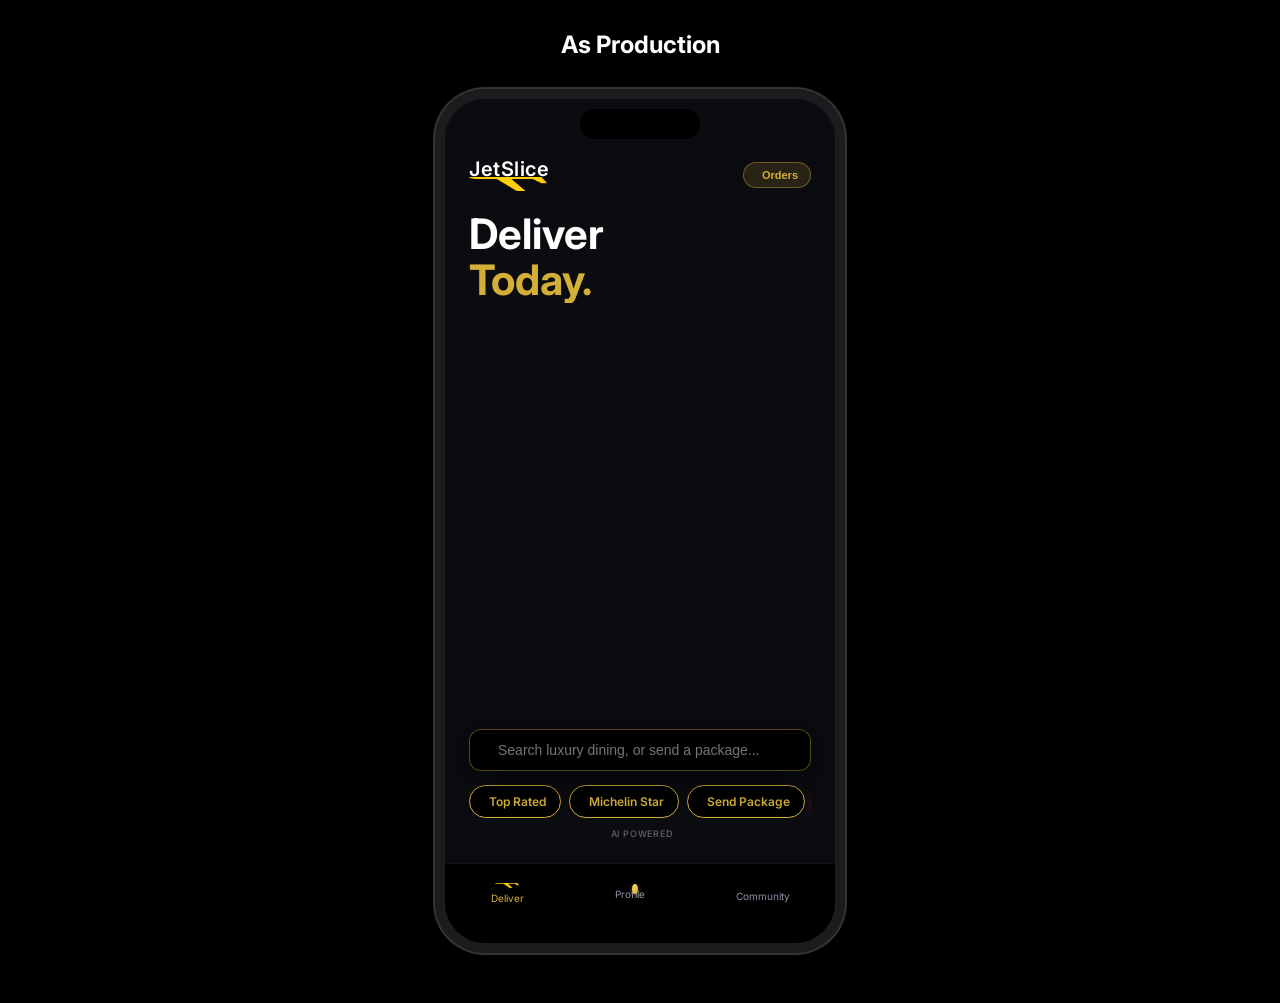
==== commit 7e79bbfd: "Remove presentation iPhone row, keep only As Production iPhone" ====
--- a/index.html
+++ b/index.html
@@ -1,4 +1,4 @@
-<!DOCTYPE html>
+﻿<!DOCTYPE html>
 
 <html lang="en">
 <head>
@@ -12,7 +12,7 @@
 <script nomodule="" src="https://unpkg.com/ionicons@7.1.0/dist/ionicons/ionicons.js"></script>
 <!-- Mapbox GL JS -->
 <script src="https://api.mapbox.com/mapbox-gl-js/v3.9.0/mapbox-gl.js"></script>
-<link href="https://api.mapbox.com/mapbox-gl-js/v3.9.0/mapbox-gl.css" rel="stylesheet">
+<link href="https://api.mapbox.com/mapbox-gl-js/v3.9.0/mapbox-gl.css" rel="stylesheet"/>
 <!-- Load config (Mapbox token) from server -->
 <script>
         fetch('/api/config').then(r => r.json()).then(c => {
@@ -23,34 +23,19 @@
             document.dispatchEvent(new Event('JetSliceConfigReady'));
         });
     </script>
-</link></head>
+</head>
 <body class="no-active-mission">
-<!-- Generated App Icons Background -->
-<div class="background-icons">
-    <div class="mock-app-icon" style="background: var(--bg-color); border: 2px solid var(--accent-color);">
-        <ion-icon name="airplane"></ion-icon>
-    </div>
-    <div class="mock-app-icon" style="background: #000; border: 2px solid var(--accent-color); flex-direction: column; gap: 6px;">
-        <span style="color: white; font-size: 26px; font-weight: 800; line-height: 1; letter-spacing: -1px;">JetSlice</span>
-        <img src="jetslice_wing_only.png" alt="JetSlice Wing" style="width: 85px; height: auto;">
-    </div>
-    <div class="mock-app-icon" style="background: #000; flex-direction: column; gap: 6px;">
-        <span style="color: white; font-size: 40px; font-weight: 800; line-height: 1; letter-spacing: -1px;">JS</span>
-        <img src="jetslice_wing_only.png" alt="JetSlice Wing" style="width: 85px; height: auto;">
-    </div>
-</div>
-<!-- Mobile Simulator Container (for viewing on Desktop) -->
-<div class="iphone-mockup">
+<div class="production-row" style="display: flex; flex-direction: column; align-items: center; gap: 20px;"><h2 style="color: white; font-family: Inter; margin-bottom: 20px;">As Production</h2><div class="iphone-mockup" id="active-iphone-simulator">
 <div class="dynamic-island"></div>
 <div class="app-container">
 <!-- Mapbox Globe Background -->
-<div id="map-mock" style="position: absolute; top: 0; left: 0; width: 100%; height: 100%; z-index: 0;"></div>
+<div id="map"></div>
 <!-- ====== SCREEN 1: HOME ====== -->
-<section class="screen active">
+<section class="screen active" id="home-screen">
 <header class="app-header">
 <div style="display: flex; flex-direction: column; gap: 0;">
 <h2 style="margin: 0; line-height: 1;">JetSlice</h2>
-<img alt="" src="jetslice_wing_only.png" style="width: 78px; height: auto; margin-top: -2px; display: block; transition: opacity 0.4s ease, transform 0.4s ease;"/>
+<img alt="" id="jetslice-wing" src="jetslice_wing_only.png" style="width: 78px; height: auto; margin-top: -2px; display: block; transition: opacity 0.4s ease, transform 0.4s ease;"/>
 </div>
 <div style="display:flex; align-items:center;">
 <button onclick="app.navigateTab(event, 'orders-screen')" style="background: rgba(212, 175, 55, 0.15); color: var(--accent-color); border: 1px solid rgba(212, 175, 55, 0.4); padding: 6px 12px; border-radius: 20px; font-size: 11px; font-weight: 600; cursor: pointer; display: flex; align-items: center; gap: 6px; transition: all 0.2s ease;">
@@ -60,15 +45,15 @@
 </div>
 </header>
 <div class="hero-section">
-<h1>Deliver<br/><span style="display: inline-block;">Today.</span></h1>
+<h1 id="hero-title">Deliver<br/><span style="display: inline-block;">Today.</span></h1>
 </div>
 <div class="content-scroll">
-<div class="booking-card collapsed" style="display: none;">
+<div class="booking-card collapsed" id="booking-card" style="display: none;">
 <!-- Collapsed Summary Bar -->
 <div class="booking-summary" onclick="app.toggleBookingForm()">
 <div class="summary-text">
-<span class="summary-route">New York, NY → Beverly Hills, CA</span>
-<span class="summary-cargo">• Artisan Pizza (Heated)</span>
+<span class="summary-route" id="summary-route-text">New York, NY → Beverly Hills, CA</span>
+<span class="summary-cargo" id="summary-cargo-text">• Artisan Pizza (Heated)</span>
 </div>
 <ion-icon class="summary-chevron" name="chevron-down-outline"></ion-icon>
 </div>
@@ -77,26 +62,26 @@
 <div class="route-inputs">
 <div class="input-group">
 <ion-icon class="icon origin" name="location-outline"></ion-icon>
-<input oninput="app.updateSummary()" placeholder="Pickup Address (e.g. NYC)" type="text" value="104 Christopher St, New York, NY 10014"/>
+<input id="origin" oninput="app.updateSummary()" placeholder="Pickup Address (e.g. NYC)" type="text" value="104 Christopher St, New York, NY 10014"/>
 </div>
 <div class="route-line"></div>
 <div class="input-group">
 <ion-icon class="icon dest" name="flag-outline"></ion-icon>
-<input oninput="app.updateSummary()" placeholder="Dropoff Address (e.g. LA)" type="text" value="350 N Canal, Chicago, IL 60606"/>
-</div>
-</div>
-<div class="distance-warning" style="display: none;">
+<input id="destination" oninput="app.updateSummary()" placeholder="Dropoff Address (e.g. LA)" type="text" value="350 N Canal, Chicago, IL 60606"/>
+</div>
+</div>
+<div class="distance-warning" id="dist-warn" style="display: none;">
 <ion-icon name="warning-outline"></ion-icon>
 <span>Minimum distance of 300 miles required.</span>
 </div>
 <div class="package-details" style="display: flex; gap: 12px; margin-top: 10px;">
 <div class="item-select" style="flex: 1;">
 <label>Delivery Date</label>
-<input onchange="app.updateSummary()" type="date"/>
+<input id="delivery-date" onchange="app.updateSummary()" type="date"/>
 </div>
 <div class="item-select" style="flex: 1.5;">
 <label>Cargo Type</label>
-<select onchange="app.updateSummary()">
+<select id="cargo-select" onchange="app.updateSummary()">
 <option>Artisan Pizza (Heated)</option>
 <option>Caviar (Refrigerated)</option>
 <option>Secure Goods</option>
@@ -111,23 +96,23 @@
 </div>
 <div class="ai-command-wrapper" style="margin: auto 24px 0 24px; position: relative;">
 <div class="autocomplete-popup-container hidden" style="position: absolute; bottom: 100%; left: 0; width: 100%; margin-bottom: 8px; background: var(--panel-glass); backdrop-filter: blur(16px); -webkit-backdrop-filter: blur(16px); border: 1px solid var(--panel-border); border-radius: 16px; overflow: hidden; box-shadow: 0 -10px 40px rgba(0,0,0,0.5); display: flex; flex-direction: column; z-index: 100; max-height: 300px; overflow-y: auto; scrollbar-width: none; -ms-overflow-style: none;"></div>
-<div class="ai-command-panel" style="background-color: #000; backdrop-filter: blur(16px); padding: 12px 16px; border-radius: 12px; border: 1px solid var(--panel-border); display: flex; align-items: center; justify-content: space-between; flex-wrap: nowrap; box-sizing: border-box; box-shadow: 0 8px 32px rgba(0,0,0,0.6); width: 100%;">
+<div class="ai-command-panel" id="ai-command-panel" style="background-color: #000; backdrop-filter: blur(16px); padding: 12px 16px; border-radius: 12px; border: 1px solid var(--panel-border); display: flex; align-items: center; justify-content: space-between; flex-wrap: nowrap; box-sizing: border-box; box-shadow: 0 8px 32px rgba(0,0,0,0.6); width: 100%;">
 <ion-icon name="mic-outline" onclick="app.triggerVoiceConcierge()" style="color: var(--accent-color); font-size: 20px; margin-right: 12px; flex-shrink: 0; cursor: pointer;"></ion-icon>
-<input autocomplete="off" oninput="app.handleCommandInput(event)" onkeydown="app.handleSearch(event)" placeholder="Search luxury dining, or send a package..." style="background: transparent; border: none; color: var(--text-primary); font-size: 14px; flex: 1 1 auto; min-width: 0; outline: none; caret-color: var(--accent-color); width: 100%;" type="text"/>
+<input autocomplete="off" id="cmdField" oninput="app.handleCommandInput(event)" onkeydown="app.handleSearch(event)" placeholder="Search luxury dining, or send a package..." style="background: transparent; border: none; color: var(--text-primary); font-size: 14px; flex: 1 1 auto; min-width: 0; outline: none; caret-color: var(--accent-color); width: 100%;" type="text"/>
 <ion-icon class="cmd-submit-btn" name="arrow-forward-outline" onclick="app.handleSearch({key: 'Enter'})" style="color: var(--accent-color); font-size: 20px; cursor: pointer; margin-left:12px; display: none;"></ion-icon>
 </div>
 <div onwheel="event.preventDefault(); this.scrollLeft += event.deltaY;" style="display: flex; gap: 8px; overflow-x: auto; margin-top: 14px; padding-bottom: 8px; scrollbar-width: none; -webkit-overflow-scrolling: touch; overscroll-behavior-x: contain;">
 <div onclick="app.navigateTab(event, 'search-screen')" style="border: 1px solid var(--accent-color); color: var(--accent-color); background: #000; padding: 8px 14px; border-radius: 20px; font-size: 12px; font-weight: 600; white-space: nowrap; cursor: pointer; display: flex; align-items: center; gap: 5px;">
 <ion-icon name="star" style="font-size: 13px;"></ion-icon> Top Rated
                             </div>
-                            <div onclick="app.navigateTab(event, 'search-screen')" style="border: 1px solid var(--accent-color); color: var(--accent-color); background: #000; padding: 8px 14px; border-radius: 20px; font-size: 12px; font-weight: 600; white-space: nowrap; cursor: pointer; display: flex; align-items: center; gap: 5px;">
-                                <ion-icon name="ribbon" style="font-size: 13px;"></ion-icon> Michelin Star
+<div onclick="app.navigateTab(event, 'search-screen')" style="border: 1px solid var(--accent-color); color: var(--accent-color); background: #000; padding: 8px 14px; border-radius: 20px; font-size: 12px; font-weight: 600; white-space: nowrap; cursor: pointer; display: flex; align-items: center; gap: 5px;">
+<ion-icon name="ribbon" style="font-size: 13px;"></ion-icon> Michelin Star
                             </div>
-                            <div onclick="app.toggleBookingForm()" style="border: 1px solid var(--accent-color); color: var(--accent-color); background: #000; padding: 8px 14px; border-radius: 20px; font-size: 12px; font-weight: 600; white-space: nowrap; cursor: pointer; display: flex; align-items: center; gap: 5px;">
-                                <ion-icon name="cube-outline" style="font-size: 13px;"></ion-icon> Send Package
+<div onclick="app.toggleBookingForm()" style="border: 1px solid var(--accent-color); color: var(--accent-color); background: #000; padding: 8px 14px; border-radius: 20px; font-size: 12px; font-weight: 600; white-space: nowrap; cursor: pointer; display: flex; align-items: center; gap: 5px;">
+<ion-icon name="cube-outline" style="font-size: 13px;"></ion-icon> Send Package
                             </div>
-                            <div onclick="app.activateBossMode()" style="border: none; color: white; background: linear-gradient(135deg, #FF4B2B, #FF416C); padding: 8px 14px; border-radius: 20px; font-size: 12px; font-weight: 600; white-space: nowrap; cursor: pointer; display: flex; align-items: center; gap: 5px; box-shadow: 0 4px 10px rgba(255, 65, 108, 0.4);" title="Boss Mode - Deliver All">
-                                <ion-icon name="planet" style="font-size: 13px; color: white;"></ion-icon> Boss Mode
+<div onclick="app.activateBossMode()" style="border: none; color: white; background: linear-gradient(135deg, #FF4B2B, #FF416C); padding: 8px 14px; border-radius: 20px; font-size: 12px; font-weight: 600; white-space: nowrap; cursor: pointer; display: flex; align-items: center; gap: 5px; box-shadow: 0 4px 10px rgba(255, 65, 108, 0.4);" title="Boss Mode - Deliver All">
+<ion-icon name="planet" style="font-size: 13px; color: white;"></ion-icon> Boss Mode
                             </div>
 <div onclick="app.navigateTab(event, 'search-screen')" style="border: 1px solid rgba(255,255,255,0.1); color: var(--text-primary); background: var(--surface-light); padding: 8px 14px; border-radius: 20px; font-size: 12px; font-weight: 500; white-space: nowrap; cursor: pointer; display: flex; align-items: center; gap: 5px;">
 <ion-icon name="location" style="font-size: 13px; color: var(--text-secondary);"></ion-icon> Near Me
@@ -148,862 +133,20 @@
 </div>
 </div>
 </div>
-<!-- Autocomplete Drop-up (outside content-scroll to avoid overflow clipping) -->
-<div class="hidden" style="position: absolute; bottom: 160px; left: 24px; right: 24px; background: var(--panel-glass); backdrop-filter: blur(16px); -webkit-backdrop-filter: blur(16px); border: 1px solid var(--panel-border); border-radius: 16px; overflow: hidden; box-shadow: 0 -10px 40px rgba(0,0,0,0.5); display: flex; flex-direction: column; z-index: 100; max-height: 300px; overflow-y: auto; scrollbar-width: none; -ms-overflow-style: none;">
-<!-- Content dynamically populated by app.js -->
-</div>
 </section>
-<!-- ====== RATINGS HEADER (slides down from top on emoji click) ====== -->
-<div class="ratings-header hidden">
-<div class="ratings-header-inner" style="text-align: center;">
-<p style="margin: 0 0 10px; font-size: 10px; text-transform: uppercase; letter-spacing: 1.5px; color: var(--text-secondary); font-weight: 500;">AI Verified Scores</p>
-<div style="display: flex; gap: 10px; justify-content: center;">
-<span class="rating-chip yelp"><img src="Yelp_Logo.svg.png" style="height: 24px; vertical-align: middle; margin-right: 6px; border-radius: 4px;"> 4.8</span>
-<span class="rating-chip uber"><img src="uber eats.jpeg" style="height: 24px; vertical-align: middle; margin-right: 6px; border-radius: 4px; mix-blend-mode: multiply;"> 4.9</span>
-<span class="rating-chip reddit"><img src="reddit.png" style="height: 24px; vertical-align: middle; margin-right: 6px; border-radius: 4px;"> 10/10</span>
-</div>
-</div>
-</div>
-<!-- ====== PICKUP BAR (collapsed strip over globe) ====== -->
-<div class="pickup-bar hidden">
-<div class="pickup-bar-inner" style="flex-direction: column; gap: 12px; cursor: default;">
-<div style="display: flex; align-items: center; width: 100%;">
-<span style="font-size: 30px; flex-shrink: 0;">🍕</span>
-<div style="flex: 1; min-width: 0; margin-left: 14px;">
-<p style="margin: 0; font-size: 15px; font-weight: 600; color: white; white-space: nowrap; overflow: hidden; text-overflow: ellipsis;">L'Industrie Pizzeria</p>
-<p style="margin: 3px 0 0; font-size: 12px; color: var(--text-secondary); white-space: nowrap; overflow: hidden; text-overflow: ellipsis;">Signature Artisan Pizza</p>
-</div>
-<div style="display: flex; align-items: center; gap: 10px; flex-shrink: 0; margin-left: 12px;">
-<span style="font-size: 12px; color: var(--text-secondary); white-space: nowrap;"><ion-icon name="time-outline" style="vertical-align: middle;"></ion-icon> 4h 30m</span>
-<strong style="color: var(--accent-color); font-size: 17px; font-weight: 700;">---</strong>
-</div>
-</div>
-<button class="order-now-btn" onclick="app.openDispatchModal()">
-<span>Order Now</span>
-</button>
-</div>
-</div>
-<!-- ====== SCREEN 2: LOGISTICS & COST ====== -->
-<section class="screen">
-<header class="app-header solid">
-<ion-icon name="chevron-back-outline" onclick="app.goBack('home-screen')"></ion-icon>
-<h2>Logistics</h2>
-<div style="width: 24px;"></div> <!-- Spacer block -->
-</header>
-<div class="content-scroll padded">
-<h3 class="section-title">Route Breakdown</h3>
-<div class="logistics-timeline">
-<!-- Step 1: Uber -->
-<div class="timeline-item" onclick="app.openPartnerApp('uber')" style="cursor: pointer;">
-<div class="timeline-icon uber"><ion-icon name="car-sport"></ion-icon></div>
-<div class="timeline-content">
-<h4>Uber Black SUV <ion-icon name="open-outline" style="font-size: 11px; opacity: 0.5; vertical-align: middle;"></ion-icon></h4>
-<p>Pickup to EWR Airport</p>
-<span class="cost-item">$145.00</span>
-</div>
-</div>
-<!-- Step 2: Flight -->
-<div class="timeline-item flight" onclick="app.openPartnerApp('united')" style="cursor: pointer;">
-<div class="timeline-icon air"><ion-icon name="airplane"></ion-icon></div>
-<div class="timeline-content">
-<h4>United Airlines Flight UA412 <ion-icon name="open-outline" style="font-size: 11px; opacity: 0.5; vertical-align: middle;"></ion-icon></h4>
-<p>EWR (New York) to LAX (Los Angeles)</p>
-<div class="flight-stats">
-<span class="badge">API: United</span>
-<span class="badge alt">Scraped: Southwest ($430)</span>
-</div>
-<span class="cost-item">$520.00 (First Class Cargo)</span>
-</div>
-</div>
-<!-- Step 3: Lyft -->
-<div class="timeline-item" onclick="app.openPartnerApp('lyft')" style="cursor: pointer;">
-<div class="timeline-icon lyft"><ion-icon name="car"></ion-icon></div>
-<div class="timeline-content">
-<h4>Lyft Lux <ion-icon name="open-outline" style="font-size: 11px; opacity: 0.5; vertical-align: middle;"></ion-icon></h4>
-<p>LAX Airport to Beverly Hills</p>
-<span class="cost-item">$85.00</span>
-</div>
-</div>
-<!-- Step 4: Service Fee -->
-<div class="timeline-item">
-<div class="timeline-icon service"><ion-icon name="briefcase"></ion-icon></div>
-<div class="timeline-content">
-<h4>Concierge Handling</h4>
-<p>Temperature-controlled case &amp; agent</p>
-<span class="cost-item">$400.00</span>
-</div>
-</div>
-</div>
-<div class="total-cost-card">
-<div class="total-row">
-<span>Total Upfront Cost</span>
-<div style="display: flex; align-items: center; gap: 12px;">
-<h2 id="total-cost-display-1">$1,150.00</h2>
-<div onclick="app.addTip(1150.00, 'total-cost-display-1')" style="background: rgba(212, 175, 55, 0.15); border: 1px solid var(--accent-color); padding: 6px; border-radius: 50%; display: flex; justify-content: center; align-items: center; cursor: pointer; transition: 0.2s;" title="Add 20% Tip">
-<ion-icon name="add" style="color: var(--accent-color); font-size: 18px;"></ion-icon>
-</div>
-</div>
-</div>
-<button class="primary-btn glow" onclick="app.startMission()">Confirm &amp; Dispatch Agent</button>
-</div>
-</div>
-</section>
-<!-- ====== SCREEN 3: ACTIVE MISSION ====== -->
-<section class="screen">
-<style>.tracking-bottom-sheet::-webkit-scrollbar { display: none; }</style>
-<div class="tracking-bottom-sheet" style="height: 50%; max-height: 50%; overflow-y: auto; padding-bottom: 40px; scrollbar-width: none; -ms-overflow-style: none;">
-<div class="drag-handle"></div>
-<h3>Mission Status</h3>
-<div class="live-status">
-<div class="status-indicator live"></div>
-<span>In Flight: Local Interceptor En Route</span>
-</div>
-<div class="eta-block">
-<div class="eta-item">
-<span>ETA</span>
-<strong>14m</strong>
-</div>
-<div class="eta-item">
-<span>Temp</span>
-<strong>165°F (Ideal)</strong>
-</div>
-</div>
-<p class="agent-note" style="margin-bottom: 24px;">"Item is secured in the thermal vault. Navigating straight to origin waypoint." - John Doe</p>
-<!-- Telemetry Widget -->
-<div style="background: rgba(20,20,20,0.95); border: 1px solid rgba(212,175,55,0.4); border-radius: 16px; padding: 20px; overflow: hidden; margin-bottom: 24px; position: relative;">
-<div style="position: absolute; top: -50px; right: -50px; width: 100px; height: 100px; background: radial-gradient(circle, rgba(212,175,55,0.2) 0%, transparent 70%);"></div>
-<h3 style="margin: 0 0 16px; font-size: 14px; text-transform: uppercase; letter-spacing: 1.5px; color: var(--accent-color); display: flex; align-items: center; gap: 8px;">
-<span class="pulse-marker" style="width: 8px; height: 8px; display: inline-block;"></span> Live IoT Sensor Data
-                        </h3>
-<div style="display: grid; grid-template-columns: 1fr 1fr; gap: 16px;">
-<div>
-<p style="margin: 0 0 4px; font-size: 11px; color: var(--text-secondary);">Internal Temp</p>
-<p style="margin: 0; font-size: 22px; font-weight: 600; font-family: monospace;">34.2°F</p>
-</div>
-<div>
-<p style="margin: 0 0 4px; font-size: 11px; color: var(--text-secondary);">Pressure</p>
-<p style="margin: 0; font-size: 22px; font-weight: 600; font-family: monospace;">1.02 ATM</p>
-</div>
-<div>
-<p style="margin: 0 0 4px; font-size: 11px; color: var(--text-secondary);">Humidity</p>
-<p style="margin: 0; font-size: 22px; font-weight: 600; font-family: monospace;">64%</p>
-</div>
-<div>
-<p style="margin: 0 0 4px; font-size: 11px; color: var(--text-secondary);">Status</p>
-<p style="margin: 0; font-size: 14px; font-weight: 600; color: #34c759; margin-top: 4px;">Optimal</p>
-</div>
-</div>
-</div>
-<!-- Progress Bar -->
-<div style="margin-bottom: 30px;">
-<div style="display: flex; justify-content: space-between; margin-bottom: 16px; font-size: 10px; color: var(--text-secondary); text-transform: uppercase; font-weight: 600; letter-spacing: 0.5px;">
-<span style="flex: 1; text-align: left;">Origin</span>
-<span style="flex: 1; text-align: center;">Transit</span>
-<span style="flex: 1; text-align: center;">Airport</span>
-<span style="flex: 1; text-align: center;">Flight</span>
-<span style="flex: 1; text-align: right;">Delivery</span>
-</div>
-<div style="position: relative; height: 6px; background: rgba(255,255,255,0.1); border-radius: 4px; margin: 0 6px;">
-<div style="position: absolute; top: 0; left: 0; height: 100%; width: 85%; background: var(--accent-color); transition: width 1s linear; border-radius: 4px; z-index: 2;"></div>
-<!-- Stage Markers -->
-<div style="position: absolute; top: 50%; left: 0; transform: translate(-50%, -50%); width: 14px; height: 14px; border-radius: 50%; background: var(--accent-color); border: 2px solid var(--bg-dark); z-index: 3;"></div>
-<div style="position: absolute; top: 50%; left: 25%; transform: translate(-50%, -50%); width: 14px; height: 14px; border-radius: 50%; background: var(--accent-color); border: 2px solid var(--bg-dark); z-index: 3;"></div>
-<div style="position: absolute; top: 50%; left: 50%; transform: translate(-50%, -50%); width: 14px; height: 14px; border-radius: 50%; background: var(--accent-color); border: 2px solid var(--bg-dark); z-index: 3;"></div>
-<div style="position: absolute; top: 50%; left: 75%; transform: translate(-50%, -50%); width: 14px; height: 14px; border-radius: 50%; background: var(--accent-color); border: 2px solid var(--bg-dark); z-index: 3;"></div>
-<div style="position: absolute; top: 50%; left: 100%; transform: translate(-50%, -50%); width: 14px; height: 14px; border-radius: 50%; background: rgba(255,255,255,0.2); border: 2px solid var(--bg-dark); z-index: 3;"></div>
-</div>
-</div>
-<!-- Courier Identity Card -->
-<div style="background: rgba(255,255,255,0.05); border: 1px solid rgba(255,255,255,0.1); border-radius: 16px; padding: 16px; margin-bottom: 24px;">
-<div style="display: flex; align-items: center; gap: 16px; margin-bottom: 16px;">
-<img alt="Agent" src="https://images.unsplash.com/photo-1507003211169-0a1dd7228f2d?fit=crop&amp;w=100&amp;h=100" style="width: 50px; height: 50px; border-radius: 50%; border: 2px solid var(--accent-color); object-fit: cover;"/>
-<div>
-<h4 style="margin: 0 0 4px 0; font-size: 16px; color: white;">John Doe</h4>
-<p style="margin: 0; font-size: 12px; color: var(--accent-color);">Lead Logistics Coordinator</p>
-<p style="margin: 2px 0 0 0; font-size: 11px; color: var(--text-secondary);">4.99 ★ • 1,240 Secure Missions</p>
-</div>
-</div>
-<div style="display: grid; grid-template-columns: 1fr 1fr; gap: 12px;">
-<button onclick="app.messageCourier()" style="background: rgba(255,255,255,0.1); color: white; border: none; padding: 10px; border-radius: 12px; font-weight: 600; display: flex; align-items: center; justify-content: center; gap: 8px; cursor: pointer;">
-<ion-icon name="chatbubble-ellipses-outline" style="font-size: 18px;"></ion-icon> Message
-                            </button>
-<button onclick="app.tipCourier()" style="background: rgba(212,175,55,0.15); color: var(--accent-color); border: 1px solid rgba(212,175,55,0.3); padding: 10px; border-radius: 12px; font-weight: 600; display: flex; align-items: center; justify-content: center; gap: 8px; cursor: pointer; transition: all 0.2s;">
-<ion-icon name="cash-outline" style="font-size: 18px;"></ion-icon> Add Tip
-                            </button>
-</div>
-</div>
-<!-- Mission Alerts -->
-<h3 class="section-title">Mission Alerts</h3>
-<div style="background: rgba(255, 255, 255, 0.05); border: 1px solid rgba(255, 255, 255, 0.1); border-radius: 12px; margin-bottom: 20px; overflow: hidden;">
-<div style="display: flex; justify-content: space-between; align-items: center; padding: 16px; border-bottom: 1px solid rgba(255,255,255,0.05);">
-<div style="display: flex; align-items: center; gap: 12px;">
-<ion-icon name="airplane" style="font-size: 18px; color: var(--text-secondary);"></ion-icon>
-<span style="font-size: 14px; color: white;">Terminal Departures</span>
-</div>
-<label class="toggle-switch">
-<input checked="" type="checkbox"/>
-<span class="slider"></span>
-</label>
-</div>
-<div style="display: flex; justify-content: space-between; align-items: center; padding: 16px; border-bottom: 1px solid rgba(255,255,255,0.05);">
-<div style="display: flex; align-items: center; gap: 12px;">
-<ion-icon name="thermometer" style="font-size: 18px; color: var(--text-secondary);"></ion-icon>
-<span style="font-size: 14px; color: white;">Altitude Temp Fluctuations</span>
-</div>
-<label class="toggle-switch">
-<input type="checkbox"/>
-<span class="slider"></span>
-</label>
-</div>
-<div style="display: flex; justify-content: space-between; align-items: center; padding: 16px;">
-<div style="display: flex; align-items: center; gap: 12px;">
-<ion-icon name="navigate" style="font-size: 18px; color: var(--accent-color);"></ion-icon>
-<span style="font-size: 14px; color: white;">Final Mile Approach</span>
-</div>
-<label class="toggle-switch">
-<input checked="" type="checkbox"/>
-<span class="slider"></span>
-</label>
-</div>
-</div>
-<button class="secondary-btn" onclick="app.goBack('home-screen')" style="width: 100%; border-radius: 20px; font-weight: bold; background: rgba(255,255,255,0.05); color: white; padding: 14px; border: 1px solid rgba(255,255,255,0.1);">Collapse View</button>
-</div>
-</section>
-<!-- ====== SCREEN: SEARCH ====== -->
-<section class="screen" style="position: relative;">
-<header class="app-header solid" style="display: flex; justify-content: space-between; align-items: center;">
-<h2 style="margin: 0;">AI Search</h2>
-<div class="fade-in-slow" style="display: flex; align-items: center; gap: 5px; font-size: 9px; color: var(--text-secondary); font-weight: 600; letter-spacing: 0.5px; text-transform: uppercase;">
-<img alt="US Flag" src="https://flagcdn.com/us.svg" style="opacity: 0.85;" width="12"/>
-<span>Continental USA Only</span>
-</div>
-</header>
-<div class="content-scroll padded" style="padding-top: 20px; padding-bottom: 120px;">
-<!-- PREDICTIVE DISPATCH: Airborne Now -->
-<h3 class="section-title" style="color: var(--accent-color); display: flex; align-items: center; gap: 8px;">
-<span class="pulse-marker" style="width: 8px; height: 8px; display: inline-block;"></span> Airborne Now (Intercept)
-                    </h3>
-<div class="curated-list" style="display: flex; flex-direction: column; gap: 12px; margin-bottom: 30px;">
-<div class="curated-item" style="display: flex; align-items: center; background: #2a2416; border: 1px solid rgba(212, 175, 55, 0.4); padding: 16px; border-radius: 14px; cursor: pointer; position: relative; overflow: hidden;">
-<span class="emoji-badge" style="font-size: 24px; margin-right: 16px; background: #3a3020; padding: 10px; border-radius: 12px; z-index: 2;">🥩</span>
-<div class="item-info" style="flex: 1; z-index: 2;">
-<h4 style="margin: 0 0 4px; font-size: 15px; color: white;">A5 Kobe Wagyu (50oz)</h4>
-<p style="margin: 0; font-size: 12px; color: var(--accent-color); font-weight: 600;">Currently over Kansas • Arrives in 40m</p>
-</div>
-<button style="background: var(--accent-color); color: black; border: none; padding: 6px 12px; border-radius: 12px; font-weight: bold; font-size: 12px; z-index: 2; cursor: pointer;">Intercept</button>
-<div style="position: absolute; right: -20px; top: -20px; font-size: 100px; opacity: 0.05; z-index: 1;">✈️</div>
-</div>
-</div>
-<h3 class="section-title">The Michelin Collection</h3>
-<div class="curated-list" style="display: flex; flex-direction: column; gap: 12px; margin-bottom: 30px;">
-<div class="curated-item" style="display: flex; align-items: center; background: #252830; padding: 16px; border-radius: 14px; cursor: pointer;">
-<span class="emoji-badge" style="font-size: 24px; margin-right: 16px; background: #1a1c23; padding: 10px; border-radius: 12px;">✨</span>
-<div class="item-info" style="flex: 1;">
-<h4 style="margin: 0 0 4px; font-size: 15px;">Alinea - Chicago, IL</h4>
-<p style="margin: 0; font-size: 13px; color: var(--text-secondary);">3-Star Degustation Kit (Requires 2-Day Air)</p>
-</div>
-<ion-icon name="add-circle-outline" style="font-size: 24px; color: var(--accent-color);"></ion-icon>
-</div>
-<div class="curated-item" style="display: flex; align-items: center; background: #252830; padding: 16px; border-radius: 14px; cursor: pointer;">
-<span class="emoji-badge" style="font-size: 24px; margin-right: 16px; background: #1a1c23; padding: 10px; border-radius: 12px;">🍾</span>
-<div class="item-info" style="flex: 1;">
-<h4 style="margin: 0 0 4px; font-size: 15px;">The French Laundry - CA</h4>
-<p style="margin: 0; font-size: 13px; color: var(--text-secondary);">Fresh Oysters &amp; Royal Caviar Selection</p>
-</div>
-<ion-icon name="add-circle-outline" style="font-size: 24px; color: var(--accent-color);"></ion-icon>
-</div>
-</div>
-<h3 class="section-title">Top Global Luxuries</h3>
-<div class="curated-list" style="display: flex; flex-direction: column; gap: 12px;">
-<div class="curated-item" style="display: flex; align-items: center; background: #252830; padding: 16px; border-radius: 14px; cursor: pointer;">
-<span class="emoji-badge" style="font-size: 24px; margin-right: 16px; background: #1a1c23; padding: 10px; border-radius: 12px;">🥩</span>
-<div class="item-info" style="flex: 1;">
-<h4 style="margin: 0 0 4px; font-size: 15px;">A5 Kobe Wagyu Beef</h4>
-<p style="margin: 0; font-size: 13px; color: var(--text-secondary);">Directly imported &amp; cryo-sealed from Japan</p>
-</div>
-<ion-icon name="add-circle-outline" style="font-size: 24px; color: var(--accent-color);"></ion-icon>
-</div>
-</div>
-</div>
-<!-- Search bar pinned to bottom -->
-<div style="position: absolute; bottom: 0; left: 0; right: 0; padding: 16px 24px 20px; background: linear-gradient(transparent, var(--bg-color) 30%); z-index: 10;">
-<div class="ai-search-box active" style="display: flex; align-items: center; background: #1a1c23; padding: 16px; border-radius: 16px; border: 1px solid rgba(212, 175, 55, 0.3);">
-<ion-icon name="fast-food-outline" style="color: var(--accent-color); font-size: 20px; margin-right: 12px;"></ion-icon>
-<ion-icon class="mic-icon" name="mic" onclick="app.triggerVoiceConcierge()" style="color: var(--text-secondary); font-size: 18px; cursor: pointer;"></ion-icon>
-<input onkeypress="app.handleOpenAICommand(event)" placeholder='Try "Send a package", "Top Pizza"...' style="background: transparent; border: none; color: var(--text-primary); flex: 1; margin-left: 8px; margin-right: 12px; outline: none; font-size: 15px;" type="text"/>
-<div onclick="app.handleOpenAICommand({key:'Enter'})" style="background: var(--accent-color); color: #000; border-radius: 50%; width: 28px; min-width: 28px; height: 28px; display: flex; align-items: center; justify-content: center; box-shadow: 0 2px 8px rgba(212, 175, 55, 0.4); cursor: pointer;">
-<ion-icon name="arrow-forward-outline" style="font-size: 16px; font-weight: bold;"></ion-icon>
-</div>
-</div>
-</div>
-</section>
-<!-- ====== SCREEN 4: ORDERS ====== -->
-<section class="screen">
-<header class="app-header solid">
-<h2 style="color: var(--accent-color);">Your Orders</h2>
-</header>
-<div class="content-scroll padded">
-<!-- Current / Active -->
-<div class="active-mission-group">
-<!-- Current / Active -->
-<h3 class="section-title" style="margin-top: 0; color: #fff;">Active Mission</h3>
-<div class="curated-list" style="display: flex; flex-direction: column; gap: 12px; margin-bottom: 24px;">
-<div class="curated-item" onclick="app.navigateTo('tracking-screen')" style="display: flex; align-items: center; background: #000; border: 1px solid var(--accent-color); padding: 16px; border-radius: 14px; cursor: pointer; transition: transform 0.2s;">
-<span class="emoji-badge plane-flying-container" style="font-size: 24px; margin-right: 16px; background: rgba(212, 175, 55, 0.1); padding: 10px; border-radius: 12px; display: flex;"><div class="cloud-particle" style="top: 25%; animation-delay: 0s;"></div><div class="cloud-particle" style="top: 50%; animation-delay: 0.4s;"></div><div class="cloud-particle" style="top: 75%; animation-delay: 0.8s;"></div><ion-icon name="airplane" style="color: var(--accent-color); position: relative; z-index: 1;"></ion-icon></span>
-<div class="item-info" style="flex: 1;">
-<h4 style="margin: 0 0 4px; font-size: 15px; color: var(--accent-color); font-weight: 800;">In Transit (Mid-Air)</h4>
-<p style="margin: 0; font-size: 13px; color: var(--text-secondary); font-weight: 500;">Alinea Chicago → Miami Estate</p>
-</div>
-<ion-icon name="chevron-forward" style="font-size: 20px; color: var(--accent-color);"></ion-icon>
-</div>
-</div>
-</div>
-<!-- Saved / Favorites -->
-<h3 class="section-title">Re-Orders</h3>
-<div class="curated-list re-orders-list" style="display: flex; flex-direction: column; gap: 12px; margin-bottom: 24px;">
-<div class="curated-item" style="display: flex; align-items: center; background: #000; border: 1px solid rgba(255,255,255,0.08); padding: 16px; border-radius: 14px; cursor: pointer; transition: transform 0.2s;">
-<span class="emoji-badge" style="font-size: 24px; margin-right: 16px; background: rgba(255,255,255,0.05); padding: 10px; border-radius: 12px; display: flex;">🥩</span>
-<div class="item-info" style="flex: 1;">
-<h4 style="margin: 0 0 4px; font-size: 15px;">A5 Kobe Wagyu Backup</h4>
-<p style="margin: 0; font-size: 13px; color: var(--text-secondary);">Delivered to Aspen Lodge</p>
-</div>
-<ion-icon name="refresh" style="font-size: 20px; color: var(--accent-color);"></ion-icon>
-</div>
-<div class="curated-item" style="display: flex; align-items: center; background: #000; border: 1px solid rgba(255,255,255,0.08); padding: 16px; border-radius: 14px; cursor: pointer; transition: transform 0.2s;">
-<span class="emoji-badge" style="font-size: 24px; margin-right: 16px; background: rgba(255,255,255,0.05); padding: 10px; border-radius: 12px; display: flex;">🍾</span>
-<div class="item-info" style="flex: 1;">
-<h4 style="margin: 0 0 4px; font-size: 15px;">Dom Pérignon Vintage</h4>
-<p style="margin: 0; font-size: 13px; color: var(--text-secondary);">Delivered to NYC Penthouse</p>
-</div>
-<ion-icon name="refresh" style="font-size: 20px; color: var(--accent-color);"></ion-icon>
-</div>
-</div>
-<!-- Past Orders -->
-<h3 class="section-title">Past Deliveries</h3>
-<div class="curated-list" style="display: flex; flex-direction: column; gap: 12px;">
-<div class="curated-item" style="display: flex; align-items: center; background: #000; border: 1px solid rgba(255,255,255,0.08); padding: 16px; border-radius: 14px; cursor: pointer;">
-<span class="emoji-badge" style="font-size: 24px; margin-right: 16px; background: rgba(255,255,255,0.05); padding: 10px; border-radius: 12px; display: flex;"><ion-icon name="checkmark-circle"></ion-icon></span>
-<div class="item-info" style="flex: 1;">
-<h4 style="margin: 0 0 4px; font-size: 15px;">Le Bernardin Seafood</h4>
-<p style="margin: 0; font-size: 13px; color: var(--text-secondary);">Delivered Oct 12th</p>
-</div>
-<span style="font-size: 14px; font-weight: 700; font-family: monospace;">$4,250</span>
-</div>
-</div>
-</div>
-</section>
-<!-- (Telemetry Hub Successfully Migrated to SCREEN 3 above) -->
-<!-- ====== SCREEN 5: PROFILE ====== -->
-<section class="screen" id="profile-screen">
-    <header class="app-header solid">
-        <h2>Profile</h2>
-    </header>
-    <div class="content-scroll padded">
-        <!-- Profile Header Card -->
-        <div style="background: #000; border: 1px solid var(--panel-border); border-radius: 20px; margin-bottom: 24px; position: relative; overflow: hidden; box-shadow: 0 4px 20px rgba(0,0,0,0.5);">
-            
-            <!-- Top Section -->
-            <div onclick="this.nextElementSibling.classList.toggle('expanded')" style="display: flex; align-items: center; justify-content: space-between; padding: 20px; cursor: pointer; transition: background 0.2s;">
-                <div style="display: flex; align-items: center; gap: 16px;">
-                    <div class="user-avatar" style="width: 50px; height: 50px; border-radius: 50%; background: var(--accent-color); color: #000; display: flex; align-items: center; justify-content: center; font-weight: 800; font-size: 18px;">
-                        JS
-                    </div>
-                    <div>
-                        <h3 style="margin: 0 0 4px; font-size: 18px; color: white;">Jordan Smith <span style="font-size: 9px; border: 1px solid rgba(212,175,55,0.4); padding: 2px 6px; border-radius: 4px; color: var(--accent-color); margin-left: 6px; vertical-align: middle;">EXEC</span></h3>
-                        <div style="font-size: 13px; color: #888;">Member since 2026 &middot; 184 deliveries</div>
-                    </div>
-                </div>
-                <ion-icon name="chevron-forward" style="color: #666;"></ion-icon>
-            </div>
-            <div class="accordion-content">
-                <div class="accordion-item">Name <input type="text" value="Jordan Smith" /></div>
-                <div class="accordion-item">Phone <input type="text" value="+1 (555) 019-8273" /></div>
-                <div class="accordion-item">Email <input type="text" value="jordan@example.com" /></div>
-            </div>
-            
-            <!-- Divider -->
-            <div style="height: 1px; background: rgba(255,255,255,0.05); margin: 0 20px;"></div>
-            
-            <!-- Stats Section -->
-            <div style="display: flex; padding: 16px 20px;">
-                <div style="flex: 1; text-align: center; border-right: 1px solid rgba(255,255,255,0.05);">
-                    <div style="font-size: 20px; color: white; font-weight: 700; margin-bottom: 4px;">4.98</div>
-                    <div style="font-size: 12px; color: #888;">Rating <ion-icon name="star" style="color: #ecc354; font-size: 10px;"></ion-icon></div>
-                </div>
-                <div style="flex: 1; text-align: center; border-right: 1px solid rgba(255,255,255,0.05);">
-                    <div style="font-size: 20px; color: white; font-weight: 700; margin-bottom: 4px;">12k</div>
-                    <div style="font-size: 12px; color: #888;">Points &middot; <span style="color: var(--accent-color);">Redeem</span></div>
-                </div>
-                <div style="flex: 1; text-align: center;">
-                    <div style="font-size: 20px; color: white; font-weight: 700; margin-bottom: 4px;">Gold</div>
-                    <div style="font-size: 12px; color: #888;">Tier &middot; 2 to Platinum</div>
-                </div>
-            </div>
-        </div>
-
-        <!-- Main Settings List -->
-        <div style="background: #000; border: 1px solid var(--panel-border); border-radius: 20px; margin-bottom: 24px; overflow: hidden; box-shadow: 0 4px 20px rgba(0,0,0,0.5);">
-            
-            <!-- Item 1 -->
-            <div onclick="this.nextElementSibling.classList.toggle('expanded')" style="display: flex; align-items: center; justify-content: space-between; padding: 16px; border-bottom: 1px solid rgba(255,255,255,0.05); cursor: pointer; transition: background 0.2s;">
-                <div style="display: flex; align-items: center; gap: 16px;">
-                    <div style="width: 36px; height: 36px; border-radius: 10px; background: rgba(236,195,84,0.1); display: flex; align-items: center; justify-content: center;">
-                        <ion-icon name="notifications" style="font-size: 18px; color: #ecc354;"></ion-icon>
-                    </div>
-                    <div>
-                        <div style="font-size: 15px; color: white; font-weight: 600; margin-bottom: 2px;">Push notifications</div>
-                        <div style="font-size: 12px; color: #888;">Orders, deals, account</div>
-                    </div>
-                </div>
-                <div class="toggle-switch theme-toggle-btn" style="width: 44px; height: 26px; background-color: #ecc354; border-radius: 24px; position: relative; cursor: pointer;">
-                    <div style="width: 20px; height: 20px; background-color: white; border-radius: 50%; position: absolute; top: 3px; right: 3px; box-shadow: 0 2px 4px rgba(0,0,0,0.2);"></div>
-                </div>
-            </div>
-            <div class="accordion-content">
-                <div class="accordion-item">Order Updates <input type="checkbox" checked /></div>
-                <div class="accordion-item">Promotions <input type="checkbox" /></div>
-                <div class="accordion-item">Account Alerts <input type="checkbox" checked /></div>
-            </div>
-            
-            <!-- Item 2 -->
-            <div onclick="this.nextElementSibling.classList.toggle('expanded')" style="display: flex; align-items: center; justify-content: space-between; padding: 16px; border-bottom: 1px solid rgba(255,255,255,0.05); cursor: pointer; transition: background 0.2s;">
-                <div style="display: flex; align-items: center; gap: 16px;">
-                    <div style="width: 36px; height: 36px; border-radius: 10px; background: rgba(84, 131, 236, 0.1); display: flex; align-items: center; justify-content: center;">
-                        <ion-icon name="location" style="font-size: 18px; color: #5483ec;"></ion-icon>
-                    </div>
-                    <div>
-                        <div style="font-size: 15px; color: white; font-weight: 600; margin-bottom: 2px;">Location</div>
-                        <div style="font-size: 12px; color: #888;">Used while app is open</div>
-                    </div>
-                </div>
-                <div style="display: flex; align-items: center; gap: 4px; color: #aaa; font-size: 13px;">
-                    While using <ion-icon name="chevron-forward" style="font-size: 12px;"></ion-icon>
-                </div>
-            </div>
-            <div class="accordion-content">
-                <div class="accordion-item">Share Live Location <input type="checkbox" checked /></div>
-                <div class="accordion-item">Location History <input type="checkbox" checked /></div>
-                <div class="accordion-item"><span onclick="app.navigateTo('locations-screen')" style="color: var(--accent-color); cursor: pointer; font-weight: 600;">Manage Saved Locations</span></div>
-            </div>
-
-            <!-- Item 3 -->
-            <div onclick="this.nextElementSibling.classList.toggle('expanded')" style="display: flex; align-items: center; justify-content: space-between; padding: 16px; border-bottom: 1px solid rgba(255,255,255,0.05); cursor: pointer; transition: background 0.2s;">
-                <div style="display: flex; align-items: center; gap: 16px;">
-                    <div style="width: 36px; height: 36px; border-radius: 10px; background: rgba(168, 84, 236, 0.1); display: flex; align-items: center; justify-content: center;">
-                        <ion-icon name="moon" style="font-size: 18px; color: #a854ec;"></ion-icon>
-                    </div>
-                    <div>
-                        <div style="font-size: 15px; color: white; font-weight: 600; margin-bottom: 2px;">Appearance</div>
-                        <div style="font-size: 12px; color: #888;">Dark &middot; Auto-sync at sunset</div>
-                    </div>
-                </div>
-                <div style="display: flex; align-items: center; gap: 4px; color: #aaa; font-size: 13px;">
-                    Auto <ion-icon name="chevron-forward" style="font-size: 12px;"></ion-icon>
-                </div>
-            </div>
-            <div class="accordion-content">
-                <div class="accordion-item">Theme <select><option>Dark</option><option>Light</option><option>Auto</option></select></div>
-                <div class="accordion-item">Animations <input type="checkbox" checked /></div>
-                <div class="accordion-item">Compact Mode <input type="checkbox" /></div>
-            </div>
-
-            <!-- Item 4 -->
-            <div onclick="this.nextElementSibling.classList.toggle('expanded')" style="display: flex; align-items: center; justify-content: space-between; padding: 16px; border-bottom: none; cursor: pointer; transition: background 0.2s;">
-                <div style="display: flex; align-items: center; gap: 16px;">
-                    <div style="width: 36px; height: 36px; border-radius: 10px; background: rgba(84, 236, 150, 0.1); display: flex; align-items: center; justify-content: center;">
-                        <ion-icon name="lock-closed" style="font-size: 18px; color: #54ec96;"></ion-icon>
-                    </div>
-                    <div>
-                        <div style="font-size: 15px; color: white; font-weight: 600; margin-bottom: 2px;">Privacy &amp; security</div>
-                        <div style="font-size: 12px; color: #888;">Face ID, data sharing</div>
-                    </div>
-                </div>
-                <ion-icon name="chevron-forward" style="font-size: 16px; color: #666;"></ion-icon>
-            </div>
-            <div class="accordion-content">
-                <div class="accordion-item">Require Face ID <input type="checkbox" checked /></div>
-                <div class="accordion-item">Data Sharing <input type="checkbox" /></div>
-                <div class="accordion-item"><span style="color: #ff3b30; cursor: pointer;">Clear Search History</span></div>
-            </div>
-        </div>
-
-        <!-- Wallet Section -->
-        <div style="margin-bottom: 12px; display: flex; justify-content: space-between; align-items: center; padding: 0 4px;">
-            <div style="display: flex; align-items: center; gap: 8px;">
-                <span style="font-size: 11px; color: #888; text-transform: uppercase; letter-spacing: 1px; font-weight: 600;">Wallet</span>
-                <span style="font-size: 9px; color: #54ec96; border: 1px solid rgba(84,236,150,0.2); background: rgba(84,236,150,0.1); padding: 2px 6px; border-radius: 4px; font-weight: 800; letter-spacing: 0.5px;">2 ACTIVE</span>
-            </div>
-            <span style="font-size: 13px; color: #ecc354; font-weight: 600;">Manage</span>
-        </div>
-
-        <div style="background: #000; border: 1px solid var(--panel-border); border-radius: 20px; padding: 16px; backdrop-filter: blur(10px); margin-bottom: 24px;">
-            <!-- Card Item -->
-            <div onclick="this.nextElementSibling.classList.toggle('expanded')" style="background: #000; border: 1px solid rgba(255,255,255,0.08); border-radius: 12px; padding: 12px 16px; display: flex; align-items: center; justify-content: space-between; margin-bottom: 8px; cursor: pointer; transition: background 0.2s;">
-                <div style="display: flex; align-items: center; gap: 12px;">
-                    <div style="width: 40px; height: 26px; background: #006fcf; border-radius: 4px; display: flex; align-items: center; justify-content: center; font-size: 9px; color: white; font-weight: 800; letter-spacing: 1px;">AMEX</div>
-                    <div>
-                        <div style="font-size: 14px; color: white; font-weight: 600; margin-bottom: 2px;">Platinum &middot; 1004</div>
-                        <div style="font-size: 12px; color: #aaa;">Default &middot; expires 09/28</div>
-                    </div>
-                </div>
-                <div style="width: 6px; height: 6px; border-radius: 50%; background: #54ec96;"></div>
-            </div>
-            <div class="accordion-content" style="margin-bottom: 16px;">
-                <div class="accordion-item">Card Name <input type="text" value="Platinum" /></div>
-                <div class="accordion-item">Billing Zip <input type="text" value="90210" /></div>
-                <div class="accordion-item"><span style="color: #ff3b30; cursor: pointer;">Remove Card</span></div>
-            </div>
-
-            <!-- Connect Bank -->
-            <div onclick="this.nextElementSibling.classList.toggle('expanded')" style="border: 1px dashed rgba(255,255,255,0.2); border-radius: 12px; padding: 12px 16px; display: flex; align-items: center; justify-content: space-between; cursor: pointer; transition: background 0.2s;">
-                <div style="display: flex; align-items: center; gap: 12px;">
-                    <div style="width: 24px; height: 24px; border-radius: 50%; background: rgba(236,195,84,0.1); display: flex; align-items: center; justify-content: center;">
-                        <ion-icon name="add" style="color: #ecc354; font-size: 14px;"></ion-icon>
-                    </div>
-                    <span style="font-size: 14px; color: white; font-weight: 600;">Connect bank account</span>
-                </div>
-                <span style="font-size: 12px; color: #888;">+50 pts</span>
-            </div>
-            <div class="accordion-content">
-                <div class="accordion-item">Plaid Integration <span style="color: var(--accent-color); cursor: pointer; font-weight: 600;">Connect</span></div>
-                <div class="accordion-item">Manual Routing <span style="color: var(--accent-color); cursor: pointer; font-weight: 600;">Enter</span></div>
-            </div>
-        </div>
-
-        <!-- Footer Links -->
-        <div style="display: flex; justify-content: space-between; align-items: center; padding: 0 16px; margin-bottom: 30px;">
-            <span style="font-size: 12px; color: #666;">v4.2.1 &middot; Help center</span>
-            <span style="font-size: 14px; color: #ff3b30; font-weight: 600; cursor: pointer;">Sign out</span>
-        </div>
-    </div>
-</section>
-<!-- ====== SCREEN 6: SHARE / RECORD ====== -->
-<section class="screen" style="z-index: 15; pointer-events: none;">
-<!-- Share Hub Menu (Default View for Share) -->
-<div style="position: absolute; bottom: 100px; left: 24px; right: 24px; background: #000; border-radius: 20px; border: 1px solid rgba(212, 175, 55, 0.2); pointer-events: auto; padding: 20px; transition: opacity 0.3s;">
-<h3 style="margin: 0 0 16px; font-size: 18px; font-weight: 600; text-align: center;">Community &amp; Share</h3>
-<div style="display: flex; flex-direction: column; gap: 12px;">
-<div style="background: #000; border: 1px solid rgba(255, 255, 255, 0.1); padding: 16px; border-radius: 12px;">
-<h4 style="margin: 0 0 12px; font-size: 13px; color: var(--text-secondary); text-transform: uppercase; letter-spacing: 1px; text-align: center;">Record Delivery</h4>
-<div style="display: flex; justify-content: center; gap: 24px;">
-<div onclick="app.startRecordingMode()" style="display: flex; flex-direction: column; align-items: center; cursor: pointer;">
-<div style="width: 50px; height: 50px; border-radius: 12px; background: linear-gradient(45deg, #000 0%, #333 100%); display: flex; align-items: center; justify-content: center; margin-bottom: 6px; border: 1px solid rgba(255,255,255,0.2);">
-<ion-icon name="logo-tiktok" style="font-size: 24px; color: white;"></ion-icon>
-</div>
-<span style="font-size: 11px; color: white;">TikTok</span>
-</div>
-<div onclick="app.startRecordingMode()" style="display: flex; flex-direction: column; align-items: center; cursor: pointer;">
-<div style="width: 50px; height: 50px; border-radius: 12px; background: linear-gradient(45deg, #f09433 0%, #e6683c 25%, #dc2743 50%, #cc2366 75%, #bc1888 100%); display: flex; align-items: center; justify-content: center; margin-bottom: 6px;">
-<ion-icon name="logo-instagram" style="font-size: 24px; color: white;"></ion-icon>
-</div>
-<span style="font-size: 11px; color: white;">Instagram</span>
-</div>
-<div onclick="app.startRecordingMode()" style="display: flex; flex-direction: column; align-items: center; cursor: pointer;">
-<div style="width: 50px; height: 50px; border-radius: 12px; background: #FFFC00; display: flex; align-items: center; justify-content: center; margin-bottom: 6px;">
-<ion-icon name="logo-snapchat" style="font-size: 24px; color: black;"></ion-icon>
-</div>
-<span style="font-size: 11px; color: white;">Snapchat</span>
-</div>
-</div>
-</div>
-<div onclick="app.showCommunityHeatmap()" style="background: #000; border: 1px solid rgba(212, 175, 55, 0.3); padding: 16px; border-radius: 12px; display: flex; align-items: center; cursor: pointer;">
-<div style="width: 40px; height: 40px; border-radius: 50%; background: var(--accent-color); display: flex; align-items: center; justify-content: center; margin-right: 16px; flex-shrink: 0;">
-<ion-icon name="map" style="font-size: 20px; color: black;"></ion-icon>
-</div>
-<div>
-<h4 style="margin: 0 0 4px; font-size: 15px; color: white;">Community Heat Map</h4>
-<p style="margin: 0; font-size: 12px; color: var(--text-secondary);">See live luxury orders globally</p>
-</div>
-</div>
-<div style="background: #000; border: 1px solid rgba(255, 255, 255, 0.1); padding: 16px; border-radius: 12px; display: flex; align-items: center; cursor: pointer;">
-<div style="width: 40px; height: 40px; border-radius: 50%; background: #333; display: flex; align-items: center; justify-content: center; margin-right: 16px; flex-shrink: 0;">
-<ion-icon name="share-social" style="font-size: 20px; color: white;"></ion-icon>
-</div>
-<div>
-<h4 style="margin: 0 0 4px; font-size: 15px; color: white;">Share Link</h4>
-<p style="margin: 0; font-size: 12px; color: var(--text-secondary);">Send trackable link to friends</p>
-</div>
-</div>
-</div>
-</div>
-<!-- Camera UI Overlay (Hidden by Default) -->
-<div class="hidden" style="position: absolute; inset: 0; pointer-events: none;">
-<div style="position: absolute; top: 20px; left: 20px; color: var(--accent-color); font-weight: bold; font-family: monospace; font-size: 16px; display: flex; align-items: center; gap: 8px; text-shadow: 0 1px 4px rgba(0,0,0,0.8);">
-<div style="width: 12px; height: 12px; background: var(--accent-color); border-radius: 50%; box-shadow: 0 0 8px var(--accent-color); animation: pulse 1.5s infinite;"></div> REC 00:00
-                    </div>
-<!-- Viewfinder corners -->
-<div style="position: absolute; top: 40px; left: 40px; width: 40px; height: 40px; border-top: 2px solid rgba(255,255,255,0.5); border-left: 2px solid rgba(255,255,255,0.5);"></div>
-<div style="position: absolute; top: 40px; right: 40px; width: 40px; height: 40px; border-top: 2px solid rgba(255,255,255,0.5); border-right: 2px solid rgba(255,255,255,0.5);"></div>
-<div style="position: absolute; bottom: 16px; left: 40px; width: 40px; height: 40px; border-bottom: 2px solid rgba(255,255,255,0.5); border-left: 2px solid rgba(255,255,255,0.5);"></div>
-<div style="position: absolute; bottom: 16px; right: 40px; width: 40px; height: 40px; border-bottom: 2px solid rgba(255,255,255,0.5); border-right: 2px solid rgba(255,255,255,0.5);"></div>
-<!-- Record Controls -->
-<div style="position: absolute; bottom: 40px; left: 50%; transform: translateX(-50%); display: flex; flex-direction: column; align-items: center; pointer-events: auto;">
-<div style="background: rgba(0,0,0,0.6); backdrop-filter: blur(10px); padding: 6px 14px; border-radius: 20px; font-size: 12px; font-weight: 600; margin-bottom: 16px; color: white; border: 1px solid rgba(255,255,255,0.2);">
-                            Ready
-                        </div>
-<div onclick="app.startRecordingCapture()" style="width: 70px; height: 70px; border-radius: 50%; border: 4px solid white; display: flex; align-items: center; justify-content: center; cursor: pointer; box-shadow: 0 4px 16px rgba(0,0,0,0.5);">
-<div style="width: 24px; height: 24px; background: var(--accent-color); border-radius: 4px;"></div>
-</div>
-</div>
-
-</div>
-<!-- Community Back Button (Hidden by Default) -->
-<div class="hidden" onclick="app.closeShareViews()" style="position: absolute; top: 40px; left: 24px; pointer-events: auto; display: flex; align-items: center; gap: 8px; background: rgba(18,18,18,0.8); padding: 8px 16px; border-radius: 20px; border: 1px solid rgba(212,175,55,0.4); color: var(--accent-color); font-weight: 600; cursor: pointer;">
-<ion-icon name="arrow-back"></ion-icon> Close Heat Map
-                </div>
-<style>
-                    @keyframes pulse {
-                        0% { opacity: 1; }
-                        50% { opacity: 0.3; }
-                        100% { opacity: 1; }
-                    }
-                </style>
-</section>
-<!-- (FAB physically migrated to top app-header) -->
-<!-- Bottom Navigation -->
-<nav class="bottom-nav">
-<a class="nav-item active" href="#" onclick="app.navigateTab(event, 'home-screen')">
-<img src="jetslice_wing_only.png" style="width: 24px; height: auto; margin-bottom: 4px;" alt="JetSlice Wing" />
-<span>Deliver</span>
-</a>
-
-<a class="nav-item" href="#" onclick="app.navigateTab(event, 'profile-screen')" style="position: relative;">
-<div style="position: relative;">
-<ion-icon name="person"></ion-icon>
-<div class="status-ribbon gold" style="position: absolute; top: -6px; right: -8px; font-size: 14px; display: flex; justify-content: center; align-items: center; filter: drop-shadow(0 2px 4px rgba(212, 175, 55, 0.6));">
-🏆
-</div>
-</div>
-<span>Profile</span>
-</a>
-<a class="nav-item" href="#" onclick="app.navigateTab(event, 'share-screen')">
-<ion-icon name="people-outline"></ion-icon>
-<span>Community</span>
-</a>
-</nav>
-<!-- ====== DISPATCH PARTNER MODAL ====== -->
-<div class="hidden" style="position: absolute; top: 0; left: 0; width: 100%; height: 100%; background: transparent; z-index: 9999; display: flex; flex-direction: column; justify-content: flex-end; align-items: center; transition: background 0.4s; overflow: hidden;">
-<!-- AI Transcript Box (Floating Above Sheet) -->
-<div class="hidden" style="width: 90%; max-width: 400px; background: var(--panel-glass); backdrop-filter: blur(16px); border: 1px solid var(--accent-color); border-radius: 16px; padding: 16px; margin-bottom: 24px; box-shadow: 0 10px 30px rgba(212, 175, 55, 0.15); transform: translateY(20px); opacity: 0; transition: all 0.4s ease; display: flex; flex-direction: column; pointer-events: auto;">
-<!-- Top Audio Visualizer Bar -->
-<div style="display: flex; justify-content: space-between; align-items: center; border-bottom: 1px solid rgba(255,255,255,0.1); padding-bottom: 12px; margin-bottom: 12px;">
-<span style="font-size: 11px; color: var(--accent-color); text-transform: uppercase; font-weight: bold; letter-spacing: 1px; display: flex; align-items: center; gap: 6px;">
-<ion-icon name="radio"></ion-icon> Live Transcript
-                        </span>
-<!-- 5-bar animated audio visualizer -->
-<div class="sound-wave" style="display: flex; gap: 3px; align-items: flex-end; height: 14px;">
-<div class="bar" style="width: 3px; background: var(--accent-color); border-radius: 3px; animation: sound 1.2s infinite ease-in-out;"></div>
-<div class="bar" style="width: 3px; background: var(--accent-color); border-radius: 3px; animation: sound 1.5s infinite ease-in-out reverse;"></div>
-<div class="bar" style="width: 3px; background: var(--accent-color); border-radius: 3px; animation: sound 0.8s infinite ease-in-out;"></div>
-<div class="bar" style="width: 3px; background: var(--accent-color); border-radius: 3px; animation: sound 1.1s infinite ease-in-out reverse;"></div>
-<div class="bar" style="width: 3px; background: var(--accent-color); border-radius: 3px; animation: sound 1.3s infinite ease-in-out;"></div>
-</div>
-</div>
-<!-- Transcript Feed -->
-<div style="max-height: 150px; overflow-y: auto; font-size: 13px; line-height: 1.5; display: flex; flex-direction: column; gap: 10px; scrollbar-width: none; -ms-overflow-style: none;">
-<!-- Messages injected here via JS -->
-</div>
-</div>
-<div class="dispatch-sheet" style="background: var(--panel-glass); border-top: 1px solid rgba(212,175,55,0.4); width: 100%; border-radius: 24px 24px 0 0; padding: 24px; box-shadow: 0 -10px 40px rgba(0,0,0,0.5); transform: translateY(100%); transition: transform 0.4s cubic-bezier(0.16, 1, 0.3, 1); pointer-events: auto;">
-<div style="display: flex; justify-content: space-between; align-items: center; margin-bottom: 24px;">
-<h3 style="margin: 0; font-size: 20px;">Procurement Method</h3>
-<ion-icon name="close-circle" onclick="app.closeDispatchModal()" style="font-size: 28px; color: var(--text-secondary); cursor: pointer;"></ion-icon>
-</div>
-<!-- JetSlice Native AI Voice-Call -->
-<div onclick="app.simulateAIDispatch()" style="background: linear-gradient(135deg, rgba(212,175,55,0.15) 0%, rgba(212,175,55,0.05) 100%); border: 1px solid var(--accent-color); padding: 18px; border-radius: 16px; margin-bottom: 20px; cursor: pointer; display: flex; align-items: center; justify-content: space-between; position: relative; overflow: hidden; box-shadow: 0 4px 15px rgba(212,175,55,0.15);">
-<div style="position: absolute; width: 100px; height: 100px; background: radial-gradient(circle, rgba(212,175,55,0.2) 0%, transparent 70%); top: -50px; left: -50px; animation: pulseOrb 3s infinite;"></div>
-<div style="display: flex; align-items: center; gap: 16px; z-index: 2;">
-<div style="background: var(--accent-color); width: 44px; height: 44px; border-radius: 12px; display: flex; align-items: center; justify-content: center;">
-<ion-icon name="pulse" style="font-size: 24px; color: black;"></ion-icon>
-</div>
-<div>
-<h4 style="margin: 0 0 4px 0; font-size: 16px; color: white; display: flex; align-items: center; gap: 6px;">AI Order your Food <ion-icon name="sparkles" style="color: var(--accent-color); font-size: 14px;"></ion-icon></h4>
-<p style="margin: 0; font-size: 13px; color: var(--accent-color);">Direct AI Phone Call • No Fees • Lowest Risk</p>
-</div>
-</div>
-<div style="z-index: 2;"><ion-icon name="chevron-forward" style="color: var(--accent-color); font-size: 20px;"></ion-icon></div>
-</div>
-<p style="font-size: 12px; color: var(--text-secondary); text-transform: uppercase; margin-bottom: 12px; letter-spacing: 1px;">Third-Party Integrations</p>
-<div style="display: grid; grid-template-columns: 1fr 1fr; gap: 12px;">
-<!-- Uber Eats -->
-<div style="background: rgba(255,255,255,0.05); border: 1px solid rgba(255,255,255,0.1); padding: 16px; border-radius: 16px; display: flex; flex-direction: column; align-items: center; text-align: center; cursor: pointer;">
-<img alt="Uber Eats" src="https://upload.wikimedia.org/wikipedia/commons/c/c1/Uber_Eats_2020_logo.svg" style="height: 20px; margin-bottom: 8px; filter: invert(1);"/>
-<h4 style="margin: 0 0 4px 0; font-size: 14px; color: white;">Uber Eats</h4>
-<span style="font-size: 11px; color: var(--text-secondary);">+ 15% Platform Fee</span>
-</div>
-<!-- DoorDash -->
-<div style="background: rgba(255,255,255,0.05); border: 1px solid rgba(255,255,255,0.1); padding: 16px; border-radius: 16px; display: flex; flex-direction: column; align-items: center; text-align: center; cursor: pointer;">
-<svg fill="#FF3008" style="height: 24px; margin-bottom: 8px;" viewbox="0 0 512 512"><path d="M428.1 114.7H133.5c-42.5 0-82.6 15.6-112.5 44-5.3 5-8 12.1-7.6 19.5.4 7.4 3.7 14.1 9 18.7l50.3 43.6c5 4.3 11.5 6.6 18.2 6.6 6 0 11.8-2 16.5-5.6l.8-.6c18.5-13.8 41.2-21.2 64.9-21.2h255c25.4 0 46-20.6 46-46v-13c0-25.4-20.6-46-46-46z"></path><path d="M428.1 319.4H133.5c-43.5 0-84.5 16.2-114.8 45.7-4.9 4.8-7.5 11.5-7.4 18.3.1 6.8 3 13.2 7.7 17.8l50.6 49.6c4.6 4.5 10.9 7.1 17.5 7.1 5.8 0 11.4-2 15.9-5.6l.7-.5c18.7-14.7 42-22.6 66.3-22.6h257.9c25.4 0 46-20.6 46-46v-18.4c0-25.4-20.6-46-46-46z"></path></svg>
-<h4 style="margin: 0 0 4px 0; font-size: 14px; color: white;">DoorDash</h4>
-<span style="font-size: 11px; color: var(--text-secondary);">+ 12% Platform Fee</span>
-</div>
-<!-- Grubhub -->
-<div style="background: rgba(255,255,255,0.05); border: 1px solid rgba(255,255,255,0.1); padding: 16px; border-radius: 16px; display: flex; flex-direction: column; align-items: center; text-align: center; cursor: pointer;">
-<img alt="Grubhub" src="https://upload.wikimedia.org/wikipedia/commons/thumb/4/4b/GrubHub_Logo.svg/512px-GrubHub_Logo.svg.png" style="height: 20px; margin-bottom: 8px;"/>
-<h4 style="margin: 0 0 4px 0; font-size: 14px; color: white;">Grubhub</h4>
-<span style="font-size: 11px; color: var(--text-secondary);">Available</span>
-</div>
-<!-- Call Yourself -->
-<a href="tel:+15550198273" style="text-decoration: none; background: rgba(255,255,255,0.05); border: 1px solid rgba(255,255,255,0.1); padding: 16px; border-radius: 16px; display: flex; flex-direction: column; align-items: center; text-align: center; cursor: pointer;">
-<ion-icon name="call" style="font-size: 24px; color: #34c759; margin-bottom: 8px;"></ion-icon>
-<h4 style="margin: 0 0 4px 0; font-size: 14px; color: white;">Call Yourself</h4>
-<span style="font-size: 11px; color: var(--text-secondary);">Auto-Dialer</span>
-</a>
-</div>
-</div>
-</div>
-<!-- Ultra-Premium Voice Concierge Overlay -->
-<div class="hidden" style="position: absolute; top: 0; left: 0; width: 100%; height: 100%; background: rgba(10,10,10,0.85); backdrop-filter: blur(20px); z-index: 9999; display: flex; flex-direction: column; align-items: center; justify-content: center; pointer-events: none; transition: opacity 0.3s;">
-<div class="voice-orb" style="width: 120px; height: 120px; border-radius: 50%; background: radial-gradient(circle, var(--accent-color) 0%, transparent 70%); box-shadow: 0 0 60px var(--accent-color); animation: pulseOrb 2s infinite ease-in-out; margin-bottom: 30px; position: relative; display: flex; justify-content: center; align-items: center;">
-<!-- Sound Wave Visualizer -->
-<div class="sound-wave" style="display: flex; gap: 6px; height: 40px; align-items: center;">
-<div class="bar" style="width: 4px; height: 100%; background: white; border-radius: 2px; animation: soundWave 0.8s infinite ease-in-out; animation-delay: 0.1s;"></div>
-<div class="bar" style="width: 4px; height: 100%; background: white; border-radius: 2px; animation: soundWave 1.0s infinite ease-in-out; animation-delay: 0.3s;"></div>
-<div class="bar" style="width: 4px; height: 100%; background: white; border-radius: 2px; animation: soundWave 0.9s infinite ease-in-out; animation-delay: 0.5s;"></div>
-<div class="bar" style="width: 4px; height: 100%; background: white; border-radius: 2px; animation: soundWave 1.1s infinite ease-in-out; animation-delay: 0.2s;"></div>
-<div class="bar" style="width: 4px; height: 100%; background: white; border-radius: 2px; animation: soundWave 0.7s infinite ease-in-out; animation-delay: 0.4s;"></div>
-</div>
-</div>
-<div style="max-width: 80%; text-align: center; height: 60px;">
-<p style="color: white; font-size: 24px; font-weight: 300; margin: 0; line-height: 1.4; opacity: 0.9;"></p>
-</div>
-<style>
-                    @keyframes pulseOrb {
-                        0% { transform: scale(0.9); opacity: 0.7; }
-                        50% { transform: scale(1.1); opacity: 1; box-shadow: 0 0 100px var(--accent-color); }
-                        100% { transform: scale(0.9); opacity: 0.7; }
-                    }
-                    @keyframes soundWave {
-                        0%, 100% { transform: scaleY(0.2); opacity: 0.5; }
-                        50% { transform: scaleY(1); opacity: 1; }
-                    }
-                </style>
-</div>
-</div>
-</div><div class="iphone-mockup" id="active-iphone-simulator">
-<div class="dynamic-island"></div>
-<div class="app-container">
-<!-- Mapbox Globe Background -->
-<div id="map"></div>
-<!-- ====== SCREEN 1: HOME ====== -->
-<section class="screen active" id="home-screen">
-<header class="app-header">
-<div style="display: flex; flex-direction: column; gap: 0;">
-<h2 style="margin: 0; line-height: 1;">JetSlice</h2>
-<img alt="" id="jetslice-wing" src="jetslice_wing_only.png" style="width: 78px; height: auto; margin-top: -2px; display: block; transition: opacity 0.4s ease, transform 0.4s ease;"/>
-</div>
-<div style="display:flex; align-items:center;">
-<button onclick="app.navigateTab(event, 'orders-screen')" style="background: rgba(212, 175, 55, 0.15); color: var(--accent-color); border: 1px solid rgba(212, 175, 55, 0.4); padding: 6px 12px; border-radius: 20px; font-size: 11px; font-weight: 600; cursor: pointer; display: flex; align-items: center; gap: 6px; transition: all 0.2s ease;">
-<ion-icon name="receipt-outline" style="font-size: 14px;"></ion-icon>
-Orders
-</button>
-</div>
-</header>
-<div class="hero-section">
-<h1 id="hero-title">Deliver<br/><span style="display: inline-block;">Today.</span></h1>
-</div>
-<div class="content-scroll">
-<div class="booking-card collapsed" id="booking-card" style="display: none;">
-<!-- Collapsed Summary Bar -->
-<div class="booking-summary" onclick="app.toggleBookingForm()">
-<div class="summary-text">
-<span class="summary-route" id="summary-route-text">New York, NY → Beverly Hills, CA</span>
-<span class="summary-cargo" id="summary-cargo-text">• Artisan Pizza (Heated)</span>
-</div>
-<ion-icon class="summary-chevron" name="chevron-down-outline"></ion-icon>
-</div>
-<!-- Full Expandable Form -->
-<div class="expandable-form">
-<div class="route-inputs">
-<div class="input-group">
-<ion-icon class="icon origin" name="location-outline"></ion-icon>
-<input id="origin" oninput="app.updateSummary()" placeholder="Pickup Address (e.g. NYC)" type="text" value="104 Christopher St, New York, NY 10014"/>
-</div>
-<div class="route-line"></div>
-<div class="input-group">
-<ion-icon class="icon dest" name="flag-outline"></ion-icon>
-<input id="destination" oninput="app.updateSummary()" placeholder="Dropoff Address (e.g. LA)" type="text" value="350 N Canal, Chicago, IL 60606"/>
-</div>
-</div>
-<div class="distance-warning" id="dist-warn" style="display: none;">
-<ion-icon name="warning-outline"></ion-icon>
-<span>Minimum distance of 300 miles required.</span>
-</div>
-<div class="package-details" style="display: flex; gap: 12px; margin-top: 10px;">
-<div class="item-select" style="flex: 1;">
-<label>Delivery Date</label>
-<input id="delivery-date" onchange="app.updateSummary()" type="date"/>
-</div>
-<div class="item-select" style="flex: 1.5;">
-<label>Cargo Type</label>
-<select id="cargo-select" onchange="app.updateSummary()">
-<option>Artisan Pizza (Heated)</option>
-<option>Caviar (Refrigerated)</option>
-<option>Secure Goods</option>
-</select>
-</div>
-</div>
-<button class="primary-btn" onclick="app.calculateLogistics()">
-                                Calculate Logistics
-                                <ion-icon name="arrow-forward-outline"></ion-icon>
-</button>
-</div>
-</div>
-<div class="ai-command-wrapper" style="margin: auto 24px 0 24px; position: relative;">
-<div class="autocomplete-popup-container hidden" style="position: absolute; bottom: 100%; left: 0; width: 100%; margin-bottom: 8px; background: var(--panel-glass); backdrop-filter: blur(16px); -webkit-backdrop-filter: blur(16px); border: 1px solid var(--panel-border); border-radius: 16px; overflow: hidden; box-shadow: 0 -10px 40px rgba(0,0,0,0.5); display: flex; flex-direction: column; z-index: 100; max-height: 300px; overflow-y: auto; scrollbar-width: none; -ms-overflow-style: none;"></div>
-<div class="ai-command-panel" id="ai-command-panel" style="background-color: #000; backdrop-filter: blur(16px); padding: 12px 16px; border-radius: 12px; border: 1px solid var(--panel-border); display: flex; align-items: center; justify-content: space-between; flex-wrap: nowrap; box-sizing: border-box; box-shadow: 0 8px 32px rgba(0,0,0,0.6); width: 100%;">
-<ion-icon name="mic-outline" onclick="app.triggerVoiceConcierge()" style="color: var(--accent-color); font-size: 20px; margin-right: 12px; flex-shrink: 0; cursor: pointer;"></ion-icon>
-<input autocomplete="off" id="cmdField" oninput="app.handleCommandInput(event)" onkeydown="app.handleSearch(event)" placeholder="Search luxury dining, or send a package..." style="background: transparent; border: none; color: var(--text-primary); font-size: 14px; flex: 1 1 auto; min-width: 0; outline: none; caret-color: var(--accent-color); width: 100%;" type="text"/>
-<ion-icon class="cmd-submit-btn" name="arrow-forward-outline" onclick="app.handleSearch({key: 'Enter'})" style="color: var(--accent-color); font-size: 20px; cursor: pointer; margin-left:12px; display: none;"></ion-icon>
-</div>
-<div onwheel="event.preventDefault(); this.scrollLeft += event.deltaY;" style="display: flex; gap: 8px; overflow-x: auto; margin-top: 14px; padding-bottom: 8px; scrollbar-width: none; -webkit-overflow-scrolling: touch; overscroll-behavior-x: contain;">
-<div onclick="app.navigateTab(event, 'search-screen')" style="border: 1px solid var(--accent-color); color: var(--accent-color); background: #000; padding: 8px 14px; border-radius: 20px; font-size: 12px; font-weight: 600; white-space: nowrap; cursor: pointer; display: flex; align-items: center; gap: 5px;">
-<ion-icon name="star" style="font-size: 13px;"></ion-icon> Top Rated
-                            </div>
-                            <div onclick="app.navigateTab(event, 'search-screen')" style="border: 1px solid var(--accent-color); color: var(--accent-color); background: #000; padding: 8px 14px; border-radius: 20px; font-size: 12px; font-weight: 600; white-space: nowrap; cursor: pointer; display: flex; align-items: center; gap: 5px;">
-                                <ion-icon name="ribbon" style="font-size: 13px;"></ion-icon> Michelin Star
-                            </div>
-                            <div onclick="app.toggleBookingForm()" style="border: 1px solid var(--accent-color); color: var(--accent-color); background: #000; padding: 8px 14px; border-radius: 20px; font-size: 12px; font-weight: 600; white-space: nowrap; cursor: pointer; display: flex; align-items: center; gap: 5px;">
-                                <ion-icon name="cube-outline" style="font-size: 13px;"></ion-icon> Send Package
-                            </div>
-                            <div onclick="app.activateBossMode()" style="border: none; color: white; background: linear-gradient(135deg, #FF4B2B, #FF416C); padding: 8px 14px; border-radius: 20px; font-size: 12px; font-weight: 600; white-space: nowrap; cursor: pointer; display: flex; align-items: center; gap: 5px; box-shadow: 0 4px 10px rgba(255, 65, 108, 0.4);" title="Boss Mode - Deliver All">
-                                <ion-icon name="planet" style="font-size: 13px; color: white;"></ion-icon> Boss Mode
-                            </div>
-<div onclick="app.navigateTab(event, 'search-screen')" style="border: 1px solid rgba(255,255,255,0.1); color: var(--text-primary); background: var(--surface-light); padding: 8px 14px; border-radius: 20px; font-size: 12px; font-weight: 500; white-space: nowrap; cursor: pointer; display: flex; align-items: center; gap: 5px;">
-<ion-icon name="location" style="font-size: 13px; color: var(--text-secondary);"></ion-icon> Near Me
-                            </div>
-<div onclick="app.navigateTab(event, 'search-screen')" style="border: 1px solid rgba(255,255,255,0.1); color: var(--text-primary); background: var(--surface-light); padding: 8px 14px; border-radius: 20px; font-size: 12px; font-weight: 500; white-space: nowrap; cursor: pointer; display: flex; align-items: center; gap: 5px;">
-<ion-icon name="trending-up" style="font-size: 13px; color: var(--text-secondary);"></ion-icon> Trending
-                            </div>
-<div onclick="app.navigateTab(event, 'search-screen')" style="border: 1px solid rgba(255,255,255,0.1); color: var(--text-primary); background: var(--surface-light); padding: 8px 14px; border-radius: 20px; font-size: 12px; font-weight: 500; white-space: nowrap; cursor: pointer; display: flex; align-items: center; gap: 5px;">
-<ion-icon name="moon" style="font-size: 13px; color: var(--text-secondary);"></ion-icon> Late Night
-                            </div>
-<div onclick="app.navigateTab(event, 'search-screen')" style="border: 1px solid rgba(255,255,255,0.1); color: var(--text-primary); background: var(--surface-light); padding: 8px 14px; border-radius: 20px; font-size: 12px; font-weight: 500; white-space: nowrap; cursor: pointer; display: flex; align-items: center; gap: 5px;">
-<ion-icon name="diamond" style="font-size: 13px; color: var(--text-secondary);"></ion-icon> Hidden Gems
-                            </div>
-</div>
-<div style="display: flex; align-items: center; justify-content: center; gap: 4px; margin-top: 2px; color: #888; font-size: 9px; font-weight: 500; text-transform: uppercase; letter-spacing: 0.8px; opacity: 0.7;">
-<ion-icon name="sparkles" style="font-size: 10px;"></ion-icon>
-AI Powered
-</div>
-</div>
-</div>
-
-</section>
-<!-- ====== RATINGS HEADER (slides down from top on emoji click) ====== -->
-<div class="ratings-header hidden" id="ratings-header">
-<div class="ratings-header-inner" style="text-align: center;">
-<p style="margin: 0 0 10px; font-size: 10px; text-transform: uppercase; letter-spacing: 1.5px; color: var(--text-secondary); font-weight: 500;">AI Verified Scores</p>
-<div style="display: flex; gap: 10px; justify-content: center;">
-<span class="rating-chip yelp" id="rh-yelp"><img src="Yelp_Logo.svg.png" style="height: 24px; vertical-align: middle; margin-right: 6px; border-radius: 4px;"> 4.8</span>
-<span class="rating-chip uber" id="rh-uber"><img src="uber eats.jpeg" style="height: 24px; vertical-align: middle; margin-right: 6px; border-radius: 4px; mix-blend-mode: multiply;"> 4.9</span>
-<span class="rating-chip reddit" id="rh-reddit"><img src="reddit.png" style="height: 24px; vertical-align: middle; margin-right: 6px; border-radius: 4px;"> 10/10</span>
-</div>
-</div>
-</div>
 <!-- ====== PICKUP BAR (collapsed strip over globe) ====== -->
 <div class="pickup-bar hidden" id="pickup-sheet">
 <div class="pickup-bar-inner" style="flex-direction: column; gap: 12px; cursor: default;">
+<div id="pickup-sheet-search-container" style="display: none; width: 100%; margin-bottom: 2px;">
+<div class="ai-command-panel" style="background-color: #000; backdrop-filter: blur(16px); padding: 12px 16px; border-radius: 12px; border: 1px solid var(--panel-border); display: flex; align-items: center; width: 100%; box-sizing: border-box; box-shadow: 0 8px 32px rgba(0,0,0,0.6);">
+<ion-icon name="search-outline" style="color: var(--accent-color); font-size: 20px; margin-right: 12px; flex-shrink: 0;"></ion-icon>
+<input id="menu-search-input" oninput="app.filterMenuItems(event)" placeholder="Search menu items..." style="background: transparent; border: none; color: var(--text-primary); font-size: 14px; flex: 1 1 auto; min-width: 0; outline: none; caret-color: var(--accent-color); width: 100%;" type="text"/>
+</div>
+</div>
+<div id="pickup-sheet-menu-container" style="max-height: 450px; overflow-y: auto; scrollbar-width: none; -ms-overflow-style: none; margin-bottom: 8px; display: none; flex-direction: column; gap: 10px; width: 100%; box-sizing: border-box;"></div>
+<div id="pickup-order-summary-header" style="display: none; width: 100%; font-size: 11px; font-weight: 700; color: var(--accent-color); text-transform: uppercase; letter-spacing: 1px; border-top: 1px solid rgba(255,255,255,0.1); padding-top: 12px; margin-top: 4px;">
+<ion-icon name="cart-outline" style="vertical-align: middle; font-size: 14px; margin-right: 4px;"></ion-icon> <span id="pickup-order-count-text">0 Items</span>
+</div>
 <div style="display: flex; align-items: center; width: 100%;">
 <span id="pickup-sheet-emoji" style="font-size: 30px; flex-shrink: 0;">🍕</span>
 <div style="flex: 1; min-width: 0; margin-left: 14px;">
@@ -1091,117 +234,142 @@
 <div class="tracking-bottom-sheet" style="height: 50%; max-height: 50%; overflow-y: auto; padding-bottom: 40px; scrollbar-width: none; -ms-overflow-style: none;">
 <div class="drag-handle"></div>
 <h3>Mission Status</h3>
-<div class="live-status">
-<div class="status-indicator live"></div>
-<span>In Flight: Local Interceptor En Route</span>
-</div>
-<div class="eta-block">
-<div class="eta-item">
-<span>ETA</span>
-<strong>14m</strong>
-</div>
-<div class="eta-item">
-<span>Temp</span>
-<strong>165°F (Ideal)</strong>
-</div>
-</div>
-<p class="agent-note" style="margin-bottom: 24px;">"Item is secured in the thermal vault. Navigating straight to origin waypoint." - John Doe</p>
-<!-- Telemetry Widget -->
-<div style="background: rgba(20,20,20,0.95); border: 1px solid rgba(212,175,55,0.4); border-radius: 16px; padding: 20px; overflow: hidden; margin-bottom: 24px; position: relative;">
-<div style="position: absolute; top: -50px; right: -50px; width: 100px; height: 100px; background: radial-gradient(circle, rgba(212,175,55,0.2) 0%, transparent 70%);"></div>
-<h3 style="margin: 0 0 16px; font-size: 14px; text-transform: uppercase; letter-spacing: 1.5px; color: var(--accent-color); display: flex; align-items: center; gap: 8px;">
-<span class="pulse-marker" style="width: 8px; height: 8px; display: inline-block;"></span> Live IoT Sensor Data
-                        </h3>
-<div style="display: grid; grid-template-columns: 1fr 1fr; gap: 16px;">
-<div>
-<p style="margin: 0 0 4px; font-size: 11px; color: var(--text-secondary);">Internal Temp</p>
-<p id="telemetry-temp" style="margin: 0; font-size: 22px; font-weight: 600; font-family: monospace;">34.2°F</p>
-</div>
-<div>
-<p style="margin: 0 0 4px; font-size: 11px; color: var(--text-secondary);">Pressure</p>
-<p id="telemetry-pressure" style="margin: 0; font-size: 22px; font-weight: 600; font-family: monospace;">1.02 ATM</p>
-</div>
-<div>
-<p style="margin: 0 0 4px; font-size: 11px; color: var(--text-secondary);">Humidity</p>
-<p id="telemetry-humidity" style="margin: 0; font-size: 22px; font-weight: 600; font-family: monospace;">64%</p>
-</div>
-<div>
-<p style="margin: 0 0 4px; font-size: 11px; color: var(--text-secondary);">Status</p>
-<p style="margin: 0; font-size: 14px; font-weight: 600; color: #34c759; margin-top: 4px;">Optimal</p>
-</div>
-</div>
-</div>
-<!-- Progress Bar -->
-<div style="margin-bottom: 30px;">
-<div style="display: flex; justify-content: space-between; margin-bottom: 16px; font-size: 10px; color: var(--text-secondary); text-transform: uppercase; font-weight: 600; letter-spacing: 0.5px;">
-<span style="flex: 1; text-align: left;">Origin</span>
-<span style="flex: 1; text-align: center;">Transit</span>
-<span style="flex: 1; text-align: center;">Airport</span>
-<span style="flex: 1; text-align: center;">Flight</span>
-<span style="flex: 1; text-align: right;">Delivery</span>
-</div>
-<div style="position: relative; height: 6px; background: rgba(255,255,255,0.1); border-radius: 4px; margin: 0 6px;">
-<div id="flight-progress-bar" style="position: absolute; top: 0; left: 0; height: 100%; width: 85%; background: var(--accent-color); transition: width 1s linear; border-radius: 4px; z-index: 2;"></div>
-<!-- Stage Markers -->
-<div style="position: absolute; top: 50%; left: 0; transform: translate(-50%, -50%); width: 14px; height: 14px; border-radius: 50%; background: var(--accent-color); border: 2px solid var(--bg-dark); z-index: 3;"></div>
-<div style="position: absolute; top: 50%; left: 25%; transform: translate(-50%, -50%); width: 14px; height: 14px; border-radius: 50%; background: var(--accent-color); border: 2px solid var(--bg-dark); z-index: 3;"></div>
-<div style="position: absolute; top: 50%; left: 50%; transform: translate(-50%, -50%); width: 14px; height: 14px; border-radius: 50%; background: var(--accent-color); border: 2px solid var(--bg-dark); z-index: 3;"></div>
-<div style="position: absolute; top: 50%; left: 75%; transform: translate(-50%, -50%); width: 14px; height: 14px; border-radius: 50%; background: var(--accent-color); border: 2px solid var(--bg-dark); z-index: 3;"></div>
-<div style="position: absolute; top: 50%; left: 100%; transform: translate(-50%, -50%); width: 14px; height: 14px; border-radius: 50%; background: rgba(255,255,255,0.2); border: 2px solid var(--bg-dark); z-index: 3;"></div>
-</div>
-</div>
-<!-- Courier Identity Card -->
-<div style="background: rgba(255,255,255,0.05); border: 1px solid rgba(255,255,255,0.1); border-radius: 16px; padding: 16px; margin-bottom: 24px;">
-<div style="display: flex; align-items: center; gap: 16px; margin-bottom: 16px;">
-<img alt="Agent" src="https://images.unsplash.com/photo-1507003211169-0a1dd7228f2d?fit=crop&amp;w=100&amp;h=100" style="width: 50px; height: 50px; border-radius: 50%; border: 2px solid var(--accent-color); object-fit: cover;"/>
-<div>
-<h4 style="margin: 0 0 4px 0; font-size: 16px; color: white;">John Doe</h4>
-<p style="margin: 0; font-size: 12px; color: var(--accent-color);">Lead Logistics Coordinator</p>
-<p style="margin: 2px 0 0 0; font-size: 11px; color: var(--text-secondary);">4.99 ★ • 1,240 Secure Missions</p>
-</div>
-</div>
-<div style="display: grid; grid-template-columns: 1fr 1fr; gap: 12px;">
-<button onclick="app.messageCourier()" style="background: rgba(255,255,255,0.1); color: white; border: none; padding: 10px; border-radius: 12px; font-weight: 600; display: flex; align-items: center; justify-content: center; gap: 8px; cursor: pointer;">
-<ion-icon name="chatbubble-ellipses-outline" style="font-size: 18px;"></ion-icon> Message
-                            </button>
-<button id="tip-btn" onclick="app.tipCourier()" style="background: rgba(212,175,55,0.15); color: var(--accent-color); border: 1px solid rgba(212,175,55,0.3); padding: 10px; border-radius: 12px; font-weight: 600; display: flex; align-items: center; justify-content: center; gap: 8px; cursor: pointer; transition: all 0.2s;">
-<ion-icon name="cash-outline" style="font-size: 18px;"></ion-icon> Add Tip
-                            </button>
-</div>
-</div>
-<!-- Mission Alerts -->
+
+<!-- 1. TIMELINE / PROGRESS BAR — top -->
+<div style="margin-bottom: 24px;" id="mission-timeline-wrap">
+    <!-- Stage labels -->
+    <div id="mission-stage-labels" style="display: flex; justify-content: space-between; margin-bottom: 14px;">
+        <span class="ms-label active" data-stage="0">Pickup</span>
+        <span class="ms-label" data-stage="1">Airport</span>
+        <span class="ms-label" data-stage="2">In Flight</span>
+        <span class="ms-label" data-stage="3">Landing</span>
+        <span class="ms-label" data-stage="4">Transit</span>
+        <span class="ms-label" data-stage="5">Arrived</span>
+    </div>
+    <!-- Track -->
+    <div style="position: relative; height: 6px; background: rgba(255,255,255,0.1); border-radius: 4px; margin: 0 6px;">
+        <div id="mission-progress-fill" style="position: absolute; top: 0; left: 0; height: 100%; width: 0%; background: var(--accent-color); transition: width 0.8s cubic-bezier(0.25,1,0.5,1); border-radius: 4px; z-index: 2;"></div>
+        <!-- Markers: 6 stages at 0%, 20%, 40%, 60%, 80%, 100% -->
+        <div class="ms-dot" data-stage="0" style="left:0%"></div>
+        <div class="ms-dot" data-stage="1" style="left:20%"></div>
+        <div class="ms-dot" data-stage="2" style="left:40%"></div>
+        <div class="ms-dot" data-stage="3" style="left:60%"></div>
+        <div class="ms-dot" data-stage="4" style="left:80%"></div>
+        <div class="ms-dot" data-stage="5" style="left:100%"></div>
+    </div>
+    <!-- Current stage callout -->
+    <div id="mission-stage-callout" style="display: flex; align-items: center; gap: 8px; margin-top: 18px; padding: 10px 14px; background: rgba(212,175,55,0.07); border: 1px solid rgba(212,175,55,0.2); border-radius: 12px;">
+        <span class="pulse-marker" style="width: 8px; height: 8px; flex-shrink:0; display:inline-block;"></span>
+        <span id="mission-stage-text" style="font-size: 13px; font-weight: 700; color: white;">Courier heading to pickup location</span>
+    </div>
+</div>
+<style>
+.ms-label {
+    font-size: 9px; text-transform: uppercase; letter-spacing: 0.5px;
+    color: rgba(255,255,255,0.3); font-weight: 700; flex: 1; text-align: center;
+    transition: color 0.4s;
+}
+.ms-label:first-child { text-align: left; }
+.ms-label:last-child { text-align: right; }
+.ms-label.active { color: var(--accent-color); }
+.ms-label.done { color: rgba(255,255,255,0.55); }
+.ms-dot {
+    position: absolute; top: 50%; transform: translate(-50%, -50%);
+    width: 13px; height: 13px; border-radius: 50%;
+    background: rgba(255,255,255,0.15); border: 2px solid rgba(255,255,255,0.1);
+    z-index: 3; transition: all 0.4s;
+}
+.ms-dot.done { background: var(--accent-color); border-color: var(--accent-color); }
+.ms-dot.active {
+    background: var(--accent-color); border-color: #fff;
+    box-shadow: 0 0 0 4px rgba(212,175,55,0.25);
+    width: 16px; height: 16px;
+}
+</style>
+
+<!-- 2. ADD TO ORDER BANNER -->
+<div id="add-more-banner" style="background: rgba(212,175,55,0.08); border: 1px solid rgba(212,175,55,0.3); border-radius: 14px; padding: 12px 16px; margin-bottom: 16px; display: flex; align-items: center; justify-content: space-between; gap: 12px;">
+    <div style="display: flex; align-items: center; gap: 10px; flex: 1; min-width: 0;">
+        <ion-icon name="time-outline" style="font-size: 20px; color: var(--accent-color); flex-shrink: 0;"></ion-icon>
+        <div style="min-width: 0;">
+            <div style="font-size: 12px; font-weight: 700; color: white; margin-bottom: 2px;">Add to this order</div>
+            <div style="font-size: 11px; color: var(--text-secondary);">Pick up something else nearby</div>
+        </div>
+    </div>
+    <div style="display: flex; align-items: center; gap: 8px; flex-shrink: 0;">
+        <span id="add-more-countdown" style="font-size: 18px; font-weight: 800; color: var(--accent-color); font-family: monospace; min-width: 48px; text-align: center;">10:00</span>
+        <button onclick="app.navigateTo('home-screen')" style="background: var(--accent-color); color: #000; border: none; padding: 6px 14px; border-radius: 10px; font-size: 11px; font-weight: 700; cursor: pointer; white-space: nowrap;">+ Add</button>
+    </div>
+</div>
+
+<!-- 3. LIVE IOT SENSOR DATA — collapsed accordion -->
+<div style="background: rgba(20,20,20,0.95); border: 1px solid rgba(212,175,55,0.4); border-radius: 16px; margin-bottom: 20px; overflow: hidden; position: relative;">
+    <div onclick="this.parentElement.classList.toggle('iot-open')" style="display: flex; align-items: center; justify-content: space-between; padding: 16px 20px; cursor: pointer;">
+        <div style="display: flex; align-items: center; gap: 10px;">
+            <span class="pulse-marker" style="width: 8px; height: 8px; display: inline-block;"></span>
+            <span style="font-size: 13px; font-weight: 700; text-transform: uppercase; letter-spacing: 1.5px; color: var(--accent-color);">Live IoT Sensor Data</span>
+        </div>
+        <ion-icon name="chevron-down-outline" style="font-size: 16px; color: var(--text-secondary); transition: transform 0.3s; transform: rotate(0deg);" class="iot-chevron"></ion-icon>
+    </div>
+    <div class="iot-body" style="display: none; padding: 0 20px 20px;">
+        <div style="display: grid; grid-template-columns: 1fr 1fr; gap: 16px; position: relative;">
+            <div style="position: absolute; top: -80px; right: -30px; width: 100px; height: 100px; background: radial-gradient(circle, rgba(212,175,55,0.2) 0%, transparent 70%); pointer-events:none;"></div>
+            <div><p style="margin: 0 0 4px; font-size: 11px; color: var(--text-secondary);">Internal Temp</p><p id="telemetry-temp" style="margin: 0; font-size: 22px; font-weight: 600; font-family: monospace;">34.2°F</p></div>
+            <div><p style="margin: 0 0 4px; font-size: 11px; color: var(--text-secondary);">Pressure</p><p id="telemetry-pressure" style="margin: 0; font-size: 22px; font-weight: 600; font-family: monospace;">1.02 ATM</p></div>
+            <div><p style="margin: 0 0 4px; font-size: 11px; color: var(--text-secondary);">Humidity</p><p id="telemetry-humidity" style="margin: 0; font-size: 22px; font-weight: 600; font-family: monospace;">64%</p></div>
+            <div><p style="margin: 0 0 4px; font-size: 11px; color: var(--text-secondary);">Status</p><p style="margin: 0; font-size: 14px; font-weight: 600; color: #34c759; margin-top: 4px;">Optimal</p></div>
+        </div>
+    </div>
+</div>
+<style>
+    .iot-open .iot-body { display: block !important; }
+    .iot-open .iot-chevron { transform: rotate(180deg) !important; }
+</style>
+
+<!-- 4. COURIER IDENTITY CARD (User Profile) -->
+<div style="background: rgba(255,255,255,0.05); border: 1px solid rgba(255,255,255,0.1); border-radius: 16px; padding: 16px; margin-bottom: 20px;">
+    <div style="display: flex; align-items: center; gap: 16px; margin-bottom: 16px;">
+        <img alt="Agent" src="https://images.unsplash.com/photo-1507003211169-0a1dd7228f2d?fit=crop&amp;w=100&amp;h=100" style="width: 50px; height: 50px; border-radius: 50%; border: 2px solid var(--accent-color); object-fit: cover;"/>
+        <div>
+            <h4 style="margin: 0 0 4px 0; font-size: 16px; color: white;">John Doe</h4>
+            <p style="margin: 0; font-size: 12px; color: var(--accent-color);">Lead Logistics Coordinator</p>
+            <p style="margin: 2px 0 0 0; font-size: 11px; color: var(--text-secondary);">4.99 ★ • 1,240 Secure Missions</p>
+        </div>
+    </div>
+    <div style="display: grid; grid-template-columns: 1fr 1fr; gap: 12px;">
+        <button onclick="app.messageCourier()" style="background: rgba(255,255,255,0.1); color: white; border: none; padding: 10px; border-radius: 12px; font-weight: 600; display: flex; align-items: center; justify-content: center; gap: 8px; cursor: pointer;">
+            <ion-icon name="chatbubble-ellipses-outline" style="font-size: 18px;"></ion-icon> Message
+        </button>
+        <button id="tip-btn" onclick="app.tipCourier(event)" style="background: rgba(212,175,55,0.15); color: var(--accent-color); border: 1px solid rgba(212,175,55,0.3); padding: 10px; border-radius: 12px; font-weight: 600; display: flex; align-items: center; justify-content: center; gap: 8px; cursor: pointer; transition: all 0.2s;">
+            <ion-icon name="cash-outline" style="font-size: 18px;"></ion-icon> Add Tip
+        </button>
+    </div>
+</div>
+
+<!-- 5. MISSION EDIT / ALERTS -->
 <h3 class="section-title">Mission Alerts</h3>
 <div style="background: rgba(255, 255, 255, 0.05); border: 1px solid rgba(255, 255, 255, 0.1); border-radius: 12px; margin-bottom: 20px; overflow: hidden;">
-<div style="display: flex; justify-content: space-between; align-items: center; padding: 16px; border-bottom: 1px solid rgba(255,255,255,0.05);">
-<div style="display: flex; align-items: center; gap: 12px;">
-<ion-icon name="airplane" style="font-size: 18px; color: var(--text-secondary);"></ion-icon>
-<span style="font-size: 14px; color: white;">Terminal Departures</span>
-</div>
-<label class="toggle-switch">
-<input checked="" type="checkbox"/>
-<span class="slider"></span>
-</label>
-</div>
-<div style="display: flex; justify-content: space-between; align-items: center; padding: 16px; border-bottom: 1px solid rgba(255,255,255,0.05);">
-<div style="display: flex; align-items: center; gap: 12px;">
-<ion-icon name="thermometer" style="font-size: 18px; color: var(--text-secondary);"></ion-icon>
-<span style="font-size: 14px; color: white;">Altitude Temp Fluctuations</span>
-</div>
-<label class="toggle-switch">
-<input type="checkbox"/>
-<span class="slider"></span>
-</label>
-</div>
-<div style="display: flex; justify-content: space-between; align-items: center; padding: 16px;">
-<div style="display: flex; align-items: center; gap: 12px;">
-<ion-icon name="navigate" style="font-size: 18px; color: var(--accent-color);"></ion-icon>
-<span style="font-size: 14px; color: white;">Final Mile Approach</span>
-</div>
-<label class="toggle-switch">
-<input checked="" type="checkbox"/>
-<span class="slider"></span>
-</label>
-</div>
+    <div style="display: flex; justify-content: space-between; align-items: center; padding: 16px; border-bottom: 1px solid rgba(255,255,255,0.05);">
+        <div style="display: flex; align-items: center; gap: 12px;">
+            <ion-icon name="airplane" style="font-size: 18px; color: var(--text-secondary);"></ion-icon>
+            <span style="font-size: 14px; color: white;">Terminal Departures</span>
+        </div>
+        <label class="toggle-switch"><input checked="" type="checkbox"/><span class="slider"></span></label>
+    </div>
+    <div style="display: flex; justify-content: space-between; align-items: center; padding: 16px; border-bottom: 1px solid rgba(255,255,255,0.05);">
+        <div style="display: flex; align-items: center; gap: 12px;">
+            <ion-icon name="thermometer" style="font-size: 18px; color: var(--text-secondary);"></ion-icon>
+            <span style="font-size: 14px; color: white;">Altitude Temp Fluctuations</span>
+        </div>
+        <label class="toggle-switch"><input type="checkbox"/><span class="slider"></span></label>
+    </div>
+    <div style="display: flex; justify-content: space-between; align-items: center; padding: 16px;">
+        <div style="display: flex; align-items: center; gap: 12px;">
+            <ion-icon name="navigate" style="font-size: 18px; color: var(--accent-color);"></ion-icon>
+            <span style="font-size: 14px; color: white;">Final Mile Approach</span>
+        </div>
+        <label class="toggle-switch"><input checked="" type="checkbox"/><span class="slider"></span></label>
+    </div>
 </div>
 <button class="secondary-btn" onclick="app.goBack('home-screen')" style="width: 100%; border-radius: 20px; font-weight: bold; background: rgba(255,255,255,0.05); color: white; padding: 14px; border: 1px solid rgba(255,255,255,0.1);">Collapse View</button>
 </div>
@@ -1332,187 +500,190 @@
 <!-- (Telemetry Hub Successfully Migrated to SCREEN 3 above) -->
 <!-- ====== SCREEN 5: PROFILE ====== -->
 <section class="screen" id="profile-screen">
-    <header class="app-header solid">
-        <h2>Profile</h2>
-    </header>
-    <div class="content-scroll padded">
-        <!-- Profile Header Card -->
-        <div style="background: #000; border: 1px solid var(--panel-border); border-radius: 20px; margin-bottom: 24px; position: relative; overflow: hidden; box-shadow: 0 4px 20px rgba(0,0,0,0.5);">
-            
-            <!-- Top Section -->
-            <div onclick="this.nextElementSibling.classList.toggle('expanded')" style="display: flex; align-items: center; justify-content: space-between; padding: 20px; cursor: pointer; transition: background 0.2s;">
-                <div style="display: flex; align-items: center; gap: 16px;">
-                    <div class="user-avatar" style="width: 50px; height: 50px; border-radius: 50%; background: var(--accent-color); color: #000; display: flex; align-items: center; justify-content: center; font-weight: 800; font-size: 18px;">
+<header class="app-header solid">
+<h2>Profile</h2>
+</header>
+<div class="content-scroll padded">
+<!-- Profile Header Card -->
+<div style="background: #000; border: 1px solid var(--panel-border); border-radius: 20px; margin-bottom: 24px; position: relative; overflow: hidden; box-shadow: 0 4px 20px rgba(0,0,0,0.5);">
+<!-- Top Section -->
+<div onclick="this.nextElementSibling.classList.toggle('expanded')" style="display: flex; align-items: center; justify-content: space-between; padding: 20px; cursor: pointer; transition: background 0.2s;">
+<div style="display: flex; align-items: center; gap: 16px;">
+<div class="user-avatar" style="width: 50px; height: 50px; border-radius: 50%; background: var(--accent-color); color: #000; display: flex; align-items: center; justify-content: center; font-weight: 800; font-size: 18px;">
                         JS
                     </div>
-                    <div>
-                        <h3 style="margin: 0 0 4px; font-size: 18px; color: white;">Jordan Smith <span style="font-size: 9px; border: 1px solid rgba(212,175,55,0.4); padding: 2px 6px; border-radius: 4px; color: var(--accent-color); margin-left: 6px; vertical-align: middle;">EXEC</span></h3>
-                        <div style="font-size: 13px; color: #888;">Member since 2026 &middot; 184 deliveries</div>
-                    </div>
-                </div>
-                <ion-icon name="chevron-forward" style="color: #666;"></ion-icon>
-            </div>
-            <div class="accordion-content">
-                <div class="accordion-item">Name <input type="text" value="Jordan Smith" /></div>
-                <div class="accordion-item">Phone <input type="text" value="+1 (555) 019-8273" /></div>
-                <div class="accordion-item">Email <input type="text" value="jordan@example.com" /></div>
-            </div>
-            
-            <!-- Divider -->
-            <div style="height: 1px; background: rgba(255,255,255,0.05); margin: 0 20px;"></div>
-            
-            <!-- Stats Section -->
-            <div style="display: flex; padding: 16px 20px;">
-                <div style="flex: 1; text-align: center; border-right: 1px solid rgba(255,255,255,0.05);">
-                    <div style="font-size: 20px; color: white; font-weight: 700; margin-bottom: 4px;">4.98</div>
-                    <div style="font-size: 12px; color: #888;">Rating <ion-icon name="star" style="color: #ecc354; font-size: 10px;"></ion-icon></div>
-                </div>
-                <div style="flex: 1; text-align: center; border-right: 1px solid rgba(255,255,255,0.05);">
-                    <div style="font-size: 20px; color: white; font-weight: 700; margin-bottom: 4px;">12k</div>
-                    <div style="font-size: 12px; color: #888;">Points &middot; <span style="color: var(--accent-color);">Redeem</span></div>
-                </div>
-                <div style="flex: 1; text-align: center;">
-                    <div style="font-size: 20px; color: white; font-weight: 700; margin-bottom: 4px;">Gold</div>
-                    <div style="font-size: 12px; color: #888;">Tier &middot; 2 to Platinum</div>
-                </div>
-            </div>
-        </div>
-
-        <!-- Main Settings List -->
-        <div style="background: #000; border: 1px solid var(--panel-border); border-radius: 20px; margin-bottom: 24px; overflow: hidden; box-shadow: 0 4px 20px rgba(0,0,0,0.5);">
-            
-            <!-- Item 1 -->
-            <div onclick="this.nextElementSibling.classList.toggle('expanded')" style="display: flex; align-items: center; justify-content: space-between; padding: 16px; border-bottom: 1px solid rgba(255,255,255,0.05); cursor: pointer; transition: background 0.2s;">
-                <div style="display: flex; align-items: center; gap: 16px;">
-                    <div style="width: 36px; height: 36px; border-radius: 10px; background: rgba(236,195,84,0.1); display: flex; align-items: center; justify-content: center;">
-                        <ion-icon name="notifications" style="font-size: 18px; color: #ecc354;"></ion-icon>
-                    </div>
-                    <div>
-                        <div style="font-size: 15px; color: white; font-weight: 600; margin-bottom: 2px;">Push notifications</div>
-                        <div style="font-size: 12px; color: #888;">Orders, deals, account</div>
-                    </div>
-                </div>
-                <div class="toggle-switch theme-toggle-btn" style="width: 44px; height: 26px; background-color: #ecc354; border-radius: 24px; position: relative; cursor: pointer;">
-                    <div style="width: 20px; height: 20px; background-color: white; border-radius: 50%; position: absolute; top: 3px; right: 3px; box-shadow: 0 2px 4px rgba(0,0,0,0.2);"></div>
-                </div>
-            </div>
-            <div class="accordion-content">
-                <div class="accordion-item">Order Updates <input type="checkbox" checked /></div>
-                <div class="accordion-item">Promotions <input type="checkbox" /></div>
-                <div class="accordion-item">Account Alerts <input type="checkbox" checked /></div>
-            </div>
-            
-            <!-- Item 2 -->
-            <div onclick="this.nextElementSibling.classList.toggle('expanded')" style="display: flex; align-items: center; justify-content: space-between; padding: 16px; border-bottom: 1px solid rgba(255,255,255,0.05); cursor: pointer; transition: background 0.2s;">
-                <div style="display: flex; align-items: center; gap: 16px;">
-                    <div style="width: 36px; height: 36px; border-radius: 10px; background: rgba(84, 131, 236, 0.1); display: flex; align-items: center; justify-content: center;">
-                        <ion-icon name="location" style="font-size: 18px; color: #5483ec;"></ion-icon>
-                    </div>
-                    <div>
-                        <div style="font-size: 15px; color: white; font-weight: 600; margin-bottom: 2px;">Location</div>
-                        <div style="font-size: 12px; color: #888;">Used while app is open</div>
-                    </div>
-                </div>
-                <div style="display: flex; align-items: center; gap: 4px; color: #aaa; font-size: 13px;">
+<div>
+<h3 style="margin: 0 0 4px; font-size: 18px; color: white;">Jordan Smith <span style="font-size: 9px; border: 1px solid rgba(212,175,55,0.4); padding: 2px 6px; border-radius: 4px; color: var(--accent-color); margin-left: 6px; vertical-align: middle;">EXEC</span></h3>
+<div style="font-size: 13px; color: #888;">Member since 2026 · 184 deliveries</div>
+</div>
+</div>
+<ion-icon name="chevron-forward" style="color: #666;"></ion-icon>
+</div>
+<div class="accordion-content">
+<div class="accordion-item">Name <input type="text" value="Jordan Smith"/></div>
+<div class="accordion-item">Phone <input type="text" value="+1 (555) 019-8273"/></div>
+<div class="accordion-item">Email <input type="text" value="jordan@example.com"/></div>
+</div>
+<!-- Divider -->
+<div style="height: 1px; background: rgba(255,255,255,0.05); margin: 0 20px;"></div>
+<!-- Stats Section -->
+<div style="display: flex; padding: 16px 20px;">
+<div style="flex: 1; text-align: center; border-right: 1px solid rgba(255,255,255,0.05);">
+<div style="font-size: 20px; color: white; font-weight: 700; margin-bottom: 4px;">4.98</div>
+<div style="font-size: 12px; color: #888;">Rating <ion-icon name="star" style="color: #ecc354; font-size: 10px;"></ion-icon></div>
+</div>
+<div style="flex: 1; text-align: center; border-right: 1px solid rgba(255,255,255,0.05);">
+<div style="font-size: 20px; color: white; font-weight: 700; margin-bottom: 4px;">12k</div>
+<div style="font-size: 12px; color: #888;">Points · <span style="color: var(--accent-color);">Redeem</span></div>
+</div>
+<div style="flex: 1; text-align: center;">
+<div style="font-size: 20px; color: white; font-weight: 700; margin-bottom: 4px;">Gold</div>
+<div style="font-size: 12px; color: #888;">Tier · 2 to Platinum</div>
+</div>
+</div>
+</div>
+<!-- Main Settings List -->
+<div style="background: #000; border: 1px solid var(--panel-border); border-radius: 20px; margin-bottom: 24px; overflow: hidden; box-shadow: 0 4px 20px rgba(0,0,0,0.5);">
+<!-- Item 1 -->
+<div onclick="this.nextElementSibling.classList.toggle('expanded')" style="display: flex; align-items: center; justify-content: space-between; padding: 16px; border-bottom: 1px solid rgba(255,255,255,0.05); cursor: pointer; transition: background 0.2s;">
+<div style="display: flex; align-items: center; gap: 16px;">
+<div style="width: 36px; height: 36px; border-radius: 10px; background: rgba(236,195,84,0.1); display: flex; align-items: center; justify-content: center;">
+<ion-icon name="notifications" style="font-size: 18px; color: #ecc354;"></ion-icon>
+</div>
+<div>
+<div style="font-size: 15px; color: white; font-weight: 600; margin-bottom: 2px;">Push notifications</div>
+<div style="font-size: 12px; color: #888;">Orders, deals, account</div>
+</div>
+</div>
+<div class="toggle-switch theme-toggle-btn" style="width: 44px; height: 26px; background-color: #ecc354; border-radius: 24px; position: relative; cursor: pointer;">
+<div style="width: 20px; height: 20px; background-color: white; border-radius: 50%; position: absolute; top: 3px; right: 3px; box-shadow: 0 2px 4px rgba(0,0,0,0.2);"></div>
+</div>
+</div>
+<div class="accordion-content">
+<div class="accordion-item">Order Updates <input checked="" type="checkbox"/></div>
+<div class="accordion-item">Promotions <input type="checkbox"/></div>
+<div class="accordion-item">Account Alerts <input checked="" type="checkbox"/></div>
+</div>
+<!-- Item 2 -->
+<div onclick="this.nextElementSibling.classList.toggle('expanded')" style="display: flex; align-items: center; justify-content: space-between; padding: 16px; border-bottom: 1px solid rgba(255,255,255,0.05); cursor: pointer; transition: background 0.2s;">
+<div style="display: flex; align-items: center; gap: 16px;">
+<div style="width: 36px; height: 36px; border-radius: 10px; background: rgba(84, 131, 236, 0.1); display: flex; align-items: center; justify-content: center;">
+<ion-icon name="location" style="font-size: 18px; color: #5483ec;"></ion-icon>
+</div>
+<div>
+<div style="font-size: 15px; color: white; font-weight: 600; margin-bottom: 2px;">Location</div>
+<div style="font-size: 12px; color: #888;">Used while app is open</div>
+</div>
+</div>
+<div style="display: flex; align-items: center; gap: 4px; color: #aaa; font-size: 13px;">
                     While using <ion-icon name="chevron-forward" style="font-size: 12px;"></ion-icon>
-                </div>
-            </div>
-            <div class="accordion-content">
-                <div class="accordion-item">Share Live Location <input type="checkbox" checked /></div>
-                <div class="accordion-item">Location History <input type="checkbox" checked /></div>
-                <div class="accordion-item"><span onclick="app.navigateTo('locations-screen')" style="color: var(--accent-color); cursor: pointer; font-weight: 600;">Manage Saved Locations</span></div>
-            </div>
-
-            <!-- Item 3 -->
-            <div onclick="this.nextElementSibling.classList.toggle('expanded')" style="display: flex; align-items: center; justify-content: space-between; padding: 16px; border-bottom: 1px solid rgba(255,255,255,0.05); cursor: pointer; transition: background 0.2s;">
-                <div style="display: flex; align-items: center; gap: 16px;">
-                    <div style="width: 36px; height: 36px; border-radius: 10px; background: rgba(168, 84, 236, 0.1); display: flex; align-items: center; justify-content: center;">
-                        <ion-icon name="moon" style="font-size: 18px; color: #a854ec;"></ion-icon>
-                    </div>
-                    <div>
-                        <div style="font-size: 15px; color: white; font-weight: 600; margin-bottom: 2px;">Appearance</div>
-                        <div style="font-size: 12px; color: #888;">Dark &middot; Auto-sync at sunset</div>
-                    </div>
-                </div>
-                <div style="display: flex; align-items: center; gap: 4px; color: #aaa; font-size: 13px;">
+</div>
+</div>
+<div class="accordion-content">
+<div class="accordion-item">Share Live Location <input checked="" type="checkbox"/></div>
+<div class="accordion-item">Location History <input checked="" type="checkbox"/></div>
+<div class="accordion-item"><span onclick="app.navigateTo('locations-screen')" style="color: var(--accent-color); cursor: pointer; font-weight: 600;">Manage Saved Locations</span></div>
+</div>
+<!-- Item 3 -->
+<div onclick="this.nextElementSibling.classList.toggle('expanded')" style="display: flex; align-items: center; justify-content: space-between; padding: 16px; border-bottom: 1px solid rgba(255,255,255,0.05); cursor: pointer; transition: background 0.2s;">
+<div style="display: flex; align-items: center; gap: 16px;">
+<div style="width: 36px; height: 36px; border-radius: 10px; background: rgba(168, 84, 236, 0.1); display: flex; align-items: center; justify-content: center;">
+<ion-icon name="moon" style="font-size: 18px; color: #a854ec;"></ion-icon>
+</div>
+<div>
+<div style="font-size: 15px; color: white; font-weight: 600; margin-bottom: 2px;">Appearance</div>
+<div style="font-size: 12px; color: #888;">Dark · Auto-sync at sunset</div>
+</div>
+</div>
+<div style="display: flex; align-items: center; gap: 4px; color: #aaa; font-size: 13px;">
                     Auto <ion-icon name="chevron-forward" style="font-size: 12px;"></ion-icon>
-                </div>
-            </div>
-            <div class="accordion-content">
-                <div class="accordion-item">Theme <select><option>Dark</option><option>Light</option><option>Auto</option></select></div>
-                <div class="accordion-item">Animations <input type="checkbox" checked /></div>
-                <div class="accordion-item">Compact Mode <input type="checkbox" /></div>
-            </div>
-
-            <!-- Item 4 -->
-            <div onclick="this.nextElementSibling.classList.toggle('expanded')" style="display: flex; align-items: center; justify-content: space-between; padding: 16px; border-bottom: none; cursor: pointer; transition: background 0.2s;">
-                <div style="display: flex; align-items: center; gap: 16px;">
-                    <div style="width: 36px; height: 36px; border-radius: 10px; background: rgba(84, 236, 150, 0.1); display: flex; align-items: center; justify-content: center;">
-                        <ion-icon name="lock-closed" style="font-size: 18px; color: #54ec96;"></ion-icon>
-                    </div>
-                    <div>
-                        <div style="font-size: 15px; color: white; font-weight: 600; margin-bottom: 2px;">Privacy &amp; security</div>
-                        <div style="font-size: 12px; color: #888;">Face ID, data sharing</div>
-                    </div>
-                </div>
-                <ion-icon name="chevron-forward" style="font-size: 16px; color: #666;"></ion-icon>
-            </div>
-            <div class="accordion-content">
-                <div class="accordion-item">Require Face ID <input type="checkbox" checked /></div>
-                <div class="accordion-item">Data Sharing <input type="checkbox" /></div>
-                <div class="accordion-item"><span style="color: #ff3b30; cursor: pointer;">Clear Search History</span></div>
-            </div>
-        </div>
-
-        <!-- Wallet Section -->
-        <div style="margin-bottom: 12px; display: flex; justify-content: space-between; align-items: center; padding: 0 4px;">
-            <div style="display: flex; align-items: center; gap: 8px;">
-                <span style="font-size: 11px; color: #888; text-transform: uppercase; letter-spacing: 1px; font-weight: 600;">Wallet</span>
-                <span style="font-size: 9px; color: #54ec96; border: 1px solid rgba(84,236,150,0.2); background: rgba(84,236,150,0.1); padding: 2px 6px; border-radius: 4px; font-weight: 800; letter-spacing: 0.5px;">2 ACTIVE</span>
-            </div>
-            <span style="font-size: 13px; color: #ecc354; font-weight: 600;">Manage</span>
-        </div>
-
-        <div style="background: #000; border: 1px solid var(--panel-border); border-radius: 20px; padding: 16px; backdrop-filter: blur(10px); margin-bottom: 24px;">
-            <!-- Card Item -->
-            <div onclick="this.nextElementSibling.classList.toggle('expanded')" style="background: #000; border: 1px solid rgba(255,255,255,0.08); border-radius: 12px; padding: 12px 16px; display: flex; align-items: center; justify-content: space-between; margin-bottom: 8px; cursor: pointer; transition: background 0.2s;">
-                <div style="display: flex; align-items: center; gap: 12px;">
-                    <div style="width: 40px; height: 26px; background: #006fcf; border-radius: 4px; display: flex; align-items: center; justify-content: center; font-size: 9px; color: white; font-weight: 800; letter-spacing: 1px;">AMEX</div>
-                    <div>
-                        <div style="font-size: 14px; color: white; font-weight: 600; margin-bottom: 2px;">Platinum &middot; 1004</div>
-                        <div style="font-size: 12px; color: #aaa;">Default &middot; expires 09/28</div>
-                    </div>
-                </div>
-                <div style="width: 6px; height: 6px; border-radius: 50%; background: #54ec96;"></div>
-            </div>
-            <div class="accordion-content" style="margin-bottom: 16px;">
-                <div class="accordion-item">Card Name <input type="text" value="Platinum" /></div>
-                <div class="accordion-item">Billing Zip <input type="text" value="90210" /></div>
-                <div class="accordion-item"><span style="color: #ff3b30; cursor: pointer;">Remove Card</span></div>
-            </div>
-
-            <!-- Connect Bank -->
-            <div onclick="this.nextElementSibling.classList.toggle('expanded')" style="border: 1px dashed rgba(255,255,255,0.2); border-radius: 12px; padding: 12px 16px; display: flex; align-items: center; justify-content: space-between; cursor: pointer; transition: background 0.2s;">
-                <div style="display: flex; align-items: center; gap: 12px;">
-                    <div style="width: 24px; height: 24px; border-radius: 50%; background: rgba(236,195,84,0.1); display: flex; align-items: center; justify-content: center;">
-                        <ion-icon name="add" style="color: #ecc354; font-size: 14px;"></ion-icon>
-                    </div>
-                    <span style="font-size: 14px; color: white; font-weight: 600;">Connect bank account</span>
-                </div>
-                <span style="font-size: 12px; color: #888;">+50 pts</span>
-            </div>
-            <div class="accordion-content">
-                <div class="accordion-item">Plaid Integration <span style="color: var(--accent-color); cursor: pointer; font-weight: 600;">Connect</span></div>
-                <div class="accordion-item">Manual Routing <span style="color: var(--accent-color); cursor: pointer; font-weight: 600;">Enter</span></div>
-            </div>
-        </div>
-
-        <!-- Footer Links -->
-        <div style="display: flex; justify-content: space-between; align-items: center; padding: 0 16px; margin-bottom: 30px;">
-            <span style="font-size: 12px; color: #666;">v4.2.1 &middot; Help center</span>
-            <span style="font-size: 14px; color: #ff3b30; font-weight: 600; cursor: pointer;">Sign out</span>
-        </div>
-    </div>
+</div>
+</div>
+<div class="accordion-content">
+<div class="accordion-item">Theme <select><option>Dark</option><option>Light</option><option>Auto</option></select></div>
+<div class="accordion-item">Animations <input checked="" type="checkbox"/></div>
+<div class="accordion-item">Compact Mode <input type="checkbox"/></div>
+</div>
+<!-- Item 4 -->
+<div onclick="this.nextElementSibling.classList.toggle('expanded')" style="display: flex; align-items: center; justify-content: space-between; padding: 16px; border-bottom: none; cursor: pointer; transition: background 0.2s;">
+<div style="display: flex; align-items: center; gap: 16px;">
+<div style="width: 36px; height: 36px; border-radius: 10px; background: rgba(84, 236, 150, 0.1); display: flex; align-items: center; justify-content: center;">
+<ion-icon name="lock-closed" style="font-size: 18px; color: #54ec96;"></ion-icon>
+</div>
+<div>
+<div style="font-size: 15px; color: white; font-weight: 600; margin-bottom: 2px;">Privacy &amp; security</div>
+<div style="font-size: 12px; color: #888;">Face ID, data sharing</div>
+</div>
+</div>
+<ion-icon name="chevron-forward" style="font-size: 16px; color: #666;"></ion-icon>
+</div>
+<div class="accordion-content">
+<div class="accordion-item">Require Face ID <input checked="" type="checkbox"/></div>
+<div class="accordion-item">Data Sharing <input type="checkbox"/></div>
+<div class="accordion-item"><span style="color: #ff3b30; cursor: pointer;">Clear Search History</span></div>
+</div>
+<!-- Item 5: JetShare -->
+<div style="display: flex; align-items: center; justify-content: space-between; padding: 16px; border-top: 1px solid rgba(255,255,255,0.05); cursor: default;">
+<div style="display: flex; align-items: center; gap: 16px;">
+<div style="width: 36px; height: 36px; border-radius: 10px; background: rgba(212, 175, 55, 0.1); display: flex; align-items: center; justify-content: center;">
+<ion-icon name="airplane" style="font-size: 18px; color: #d4af37;"></ion-icon>
+</div>
+<div>
+<div style="font-size: 15px; color: white; font-weight: 600; margin-bottom: 2px;">JetShare Matching</div>
+<div style="font-size: 12px; color: #888;">Piggyback on nearby charters</div>
+</div>
+</div>
+<div id="jetshare-toggle" onclick="app.toggleJetShare(this)" class="toggle-switch theme-toggle-btn" style="width: 44px; height: 26px; background-color: #333; border-radius: 24px; position: relative; cursor: pointer; transition: background-color 0.3s;">
+<div style="width: 20px; height: 20px; background-color: white; border-radius: 50%; position: absolute; top: 3px; left: 3px; box-shadow: 0 2px 4px rgba(0,0,0,0.2); transition: transform 0.3s;"></div>
+</div>
+</div>
+</div>
+<!-- Wallet Section -->
+<div style="margin-bottom: 12px; display: flex; justify-content: space-between; align-items: center; padding: 0 4px;">
+<div style="display: flex; align-items: center; gap: 8px;">
+<span style="font-size: 11px; color: #888; text-transform: uppercase; letter-spacing: 1px; font-weight: 600;">Wallet</span>
+<span style="font-size: 9px; color: #54ec96; border: 1px solid rgba(84,236,150,0.2); background: rgba(84,236,150,0.1); padding: 2px 6px; border-radius: 4px; font-weight: 800; letter-spacing: 0.5px;">2 ACTIVE</span>
+</div>
+<span style="font-size: 13px; color: #ecc354; font-weight: 600;">Manage</span>
+</div>
+<div style="background: #000; border: 1px solid var(--panel-border); border-radius: 20px; padding: 16px; backdrop-filter: blur(10px); margin-bottom: 24px;">
+<!-- Card Item -->
+<div onclick="this.nextElementSibling.classList.toggle('expanded')" style="background: #000; border: 1px solid rgba(255,255,255,0.08); border-radius: 12px; padding: 12px 16px; display: flex; align-items: center; justify-content: space-between; margin-bottom: 8px; cursor: pointer; transition: background 0.2s;">
+<div style="display: flex; align-items: center; gap: 12px;">
+<div style="width: 40px; height: 26px; background: #006fcf; border-radius: 4px; display: flex; align-items: center; justify-content: center; font-size: 9px; color: white; font-weight: 800; letter-spacing: 1px;">AMEX</div>
+<div>
+<div style="font-size: 14px; color: white; font-weight: 600; margin-bottom: 2px;">Platinum · 1004</div>
+<div style="font-size: 12px; color: #aaa;">Default · expires 09/28</div>
+</div>
+</div>
+<div style="width: 6px; height: 6px; border-radius: 50%; background: #54ec96;"></div>
+</div>
+<div class="accordion-content" style="margin-bottom: 16px;">
+<div class="accordion-item">Card Name <input type="text" value="Platinum"/></div>
+<div class="accordion-item">Billing Zip <input type="text" value="90210"/></div>
+<div class="accordion-item"><span style="color: #ff3b30; cursor: pointer;">Remove Card</span></div>
+</div>
+<!-- Connect Bank -->
+<div onclick="this.nextElementSibling.classList.toggle('expanded')" style="border: 1px dashed rgba(255,255,255,0.2); border-radius: 12px; padding: 12px 16px; display: flex; align-items: center; justify-content: space-between; cursor: pointer; transition: background 0.2s;">
+<div style="display: flex; align-items: center; gap: 12px;">
+<div style="width: 24px; height: 24px; border-radius: 50%; background: rgba(236,195,84,0.1); display: flex; align-items: center; justify-content: center;">
+<ion-icon name="add" style="color: #ecc354; font-size: 14px;"></ion-icon>
+</div>
+<span style="font-size: 14px; color: white; font-weight: 600;">Connect bank account</span>
+</div>
+<span style="font-size: 12px; color: #888;">+50 pts</span>
+</div>
+<div class="accordion-content">
+<div class="accordion-item">Plaid Integration <span style="color: var(--accent-color); cursor: pointer; font-weight: 600;">Connect</span></div>
+<div class="accordion-item">Manual Routing <span style="color: var(--accent-color); cursor: pointer; font-weight: 600;">Enter</span></div>
+</div>
+</div>
+<!-- Footer Links -->
+<div style="display: flex; justify-content: space-between; align-items: center; padding: 0 16px; margin-bottom: 30px;">
+<span style="font-size: 12px; color: #666;">v4.2.1 · Help center</span>
+<span style="font-size: 14px; color: #ff3b30; font-weight: 600; cursor: pointer;">Sign out</span>
+</div>
+</div>
 </section>
 <!-- ====== SCREEN 6: SHARE / RECORD ====== -->
 <section class="screen" id="share-screen" style="z-index: 15; pointer-events: none;">
@@ -1582,7 +753,6 @@
 <div style="width: 24px; height: 24px; background: var(--accent-color); border-radius: 4px;"></div>
 </div>
 </div>
-
 </div>
 <!-- Community Back Button (Hidden by Default) -->
 <div class="hidden" id="community-back-btn" onclick="app.closeShareViews()" style="position: absolute; top: 40px; left: 24px; pointer-events: auto; display: flex; align-items: center; gap: 8px; background: rgba(18,18,18,0.8); padding: 8px 16px; border-radius: 20px; border: 1px solid rgba(212,175,55,0.4); color: var(--accent-color); font-weight: 600; cursor: pointer;">
@@ -1600,10 +770,9 @@
 <!-- Bottom Navigation -->
 <nav class="bottom-nav">
 <a class="nav-item active" href="#" onclick="app.navigateTab(event, 'home-screen')">
-<img src="jetslice_wing_only.png" style="width: 24px; height: auto; margin-bottom: 4px;" alt="JetSlice Wing" />
+<img alt="JetSlice Wing" src="jetslice_wing_only.png" style="width: 24px; height: auto; margin-bottom: 4px;"/>
 <span>Deliver</span>
 </a>
-
 <a class="nav-item" href="#" onclick="app.navigateTab(event, 'profile-screen')" style="position: relative;">
 <div style="position: relative;">
 <ion-icon name="person"></ion-icon>
@@ -1643,9 +812,13 @@
 </div>
 <div class="dispatch-sheet" style="background: var(--panel-glass); border-top: 1px solid rgba(212,175,55,0.4); width: 100%; border-radius: 24px 24px 0 0; padding: 24px; box-shadow: 0 -10px 40px rgba(0,0,0,0.5); transform: translateY(100%); transition: transform 0.4s cubic-bezier(0.16, 1, 0.3, 1); pointer-events: auto;">
 <div style="display: flex; justify-content: space-between; align-items: center; margin-bottom: 24px;">
-<h3 style="margin: 0; font-size: 20px;">Procurement Method</h3>
+<div style="display: flex; flex-direction: column;">
+<h3 id="dispatch-modal-title" style="margin: 0; font-size: 20px;">Procurement Method</h3>
+<div id="dispatch-total-balance" style="margin-top: 4px; font-size: 15px; font-weight: 600; color: var(--accent-color);"></div>
+</div>
 <ion-icon name="close-circle" onclick="app.closeDispatchModal()" style="font-size: 28px; color: var(--text-secondary); cursor: pointer;"></ion-icon>
 </div>
+<div id="dispatch-modal-content" style="max-height: 60vh; overflow-y: auto; scrollbar-width: none;">
 <!-- JetSlice Native AI Voice-Call -->
 <div onclick="app.simulateAIDispatch()" style="background: linear-gradient(135deg, rgba(212,175,55,0.15) 0%, rgba(212,175,55,0.05) 100%); border: 1px solid var(--accent-color); padding: 18px; border-radius: 16px; margin-bottom: 20px; cursor: pointer; display: flex; align-items: center; justify-content: space-between; position: relative; overflow: hidden; box-shadow: 0 4px 15px rgba(212,175,55,0.15);">
 <div style="position: absolute; width: 100px; height: 100px; background: radial-gradient(circle, rgba(212,175,55,0.2) 0%, transparent 70%); top: -50px; left: -50px; animation: pulseOrb 3s infinite;"></div>
@@ -1664,19 +837,25 @@
 <div style="display: grid; grid-template-columns: 1fr 1fr; gap: 12px;">
 <!-- Uber Eats -->
 <div style="background: rgba(255,255,255,0.05); border: 1px solid rgba(255,255,255,0.1); padding: 16px; border-radius: 16px; display: flex; flex-direction: column; align-items: center; text-align: center; cursor: pointer;">
-<img alt="Uber Eats" src="https://upload.wikimedia.org/wikipedia/commons/c/c1/Uber_Eats_2020_logo.svg" style="height: 20px; margin-bottom: 8px; filter: invert(1);"/>
+<div style="width: 56px; height: 56px; background: #06C167; border-radius: 12px; display: flex; align-items: center; justify-content: center; margin-bottom: 10px; box-shadow: 0 4px 12px rgba(6,193,103,0.3);">
+<img alt="Uber Eats" src="Uber-Eats-Logo.png" style="width: 48px; height: 48px; border-radius: 10px; object-fit: contain;"/>
+</div>
 <h4 style="margin: 0 0 4px 0; font-size: 14px; color: white;">Uber Eats</h4>
 <span style="font-size: 11px; color: var(--text-secondary);">+ 15% Platform Fee</span>
 </div>
 <!-- DoorDash -->
 <div style="background: rgba(255,255,255,0.05); border: 1px solid rgba(255,255,255,0.1); padding: 16px; border-radius: 16px; display: flex; flex-direction: column; align-items: center; text-align: center; cursor: pointer;">
-<svg fill="#FF3008" style="height: 24px; margin-bottom: 8px;" viewbox="0 0 512 512"><path d="M428.1 114.7H133.5c-42.5 0-82.6 15.6-112.5 44-5.3 5-8 12.1-7.6 19.5.4 7.4 3.7 14.1 9 18.7l50.3 43.6c5 4.3 11.5 6.6 18.2 6.6 6 0 11.8-2 16.5-5.6l.8-.6c18.5-13.8 41.2-21.2 64.9-21.2h255c25.4 0 46-20.6 46-46v-13c0-25.4-20.6-46-46-46z"></path><path d="M428.1 319.4H133.5c-43.5 0-84.5 16.2-114.8 45.7-4.9 4.8-7.5 11.5-7.4 18.3.1 6.8 3 13.2 7.7 17.8l50.6 49.6c4.6 4.5 10.9 7.1 17.5 7.1 5.8 0 11.4-2 15.9-5.6l.7-.5c18.7-14.7 42-22.6 66.3-22.6h257.9c25.4 0 46-20.6 46-46v-18.4c0-25.4-20.6-46-46-46z"></path></svg>
+<div style="width: 56px; height: 56px; background: #FF3008; border-radius: 12px; display: flex; align-items: center; justify-content: center; margin-bottom: 10px; box-shadow: 0 4px 12px rgba(255,48,8,0.3);">
+<img alt="DoorDash" src="DoorDash-Logo.png" style="width: 48px; height: 48px; border-radius: 10px; object-fit: contain;"/>
+</div>
 <h4 style="margin: 0 0 4px 0; font-size: 14px; color: white;">DoorDash</h4>
 <span style="font-size: 11px; color: var(--text-secondary);">+ 12% Platform Fee</span>
 </div>
 <!-- Grubhub -->
 <div style="background: rgba(255,255,255,0.05); border: 1px solid rgba(255,255,255,0.1); padding: 16px; border-radius: 16px; display: flex; flex-direction: column; align-items: center; text-align: center; cursor: pointer;">
-<img alt="Grubhub" src="https://upload.wikimedia.org/wikipedia/commons/thumb/4/4b/GrubHub_Logo.svg/512px-GrubHub_Logo.svg.png" style="height: 20px; margin-bottom: 8px;"/>
+<div style="width: 56px; height: 56px; background: #F66800; border-radius: 12px; display: flex; align-items: center; justify-content: center; margin-bottom: 10px; box-shadow: 0 4px 12px rgba(246,104,0,0.3);">
+<img alt="Grubhub" src="grubhub.png" style="width: 48px; height: 48px; border-radius: 10px; object-fit: contain;"/>
+</div>
 <h4 style="margin: 0 0 4px 0; font-size: 14px; color: white;">Grubhub</h4>
 <span style="font-size: 11px; color: var(--text-secondary);">Available</span>
 </div>
@@ -1686,6 +865,7 @@
 <h4 style="margin: 0 0 4px 0; font-size: 14px; color: white;">Call Yourself</h4>
 <span style="font-size: 11px; color: var(--text-secondary);">Auto-Dialer</span>
 </a>
+</div>
 </div>
 </div>
 </div>
@@ -1716,16 +896,12 @@
                     }
                 </style>
 </div>
-</div>
-</div>
-<!-- ====== DUMMY LOAD PANEL (Left Sidebar) ====== -->
-
-<!-- ====== DELIVERY PLAN PANEL (Desktop Sidebar) ====== -->
-<div class="delivery-plan-panel awaiting" id="delivery-plan-panel">
+<div class="delivery-plan-panel awaiting prod-screen" id="delivery-plan-panel">
 <!-- Header -->
 <div class="dpp-header">
 <div class="dpp-header-top">
-<h2>Delivery Plan</h2>
+<ion-icon name="chevron-back-outline" onclick="app.hideDeliveryPlan()" style="font-size: 20px; color: var(--accent-color); cursor: pointer; margin-right: 8px;"></ion-icon>
+<h2 style="flex: 1; margin: 0;">Delivery Plan</h2>
 <span class="dpp-badge" id="dpp-status-badge">
 <span class="pulse-dot"></span> Awaiting Route
                 </span>
@@ -1754,7 +930,7 @@
 <div style="font-size: 13px; color: var(--accent-color); font-weight: 600; text-transform: uppercase; letter-spacing: 1px; margin-top: 10px;">Est. Time of Delivery</div>
 </div>
 <div style="text-align: center; margin-bottom: 25px;">
-<button class="glass-btn" onclick="document.getElementById('rate-marketplace-panel').classList.add('visible'); document.getElementById('rate-marketplace-panel').classList.remove('hidden');" style="background: rgba(255, 255, 255, 0.05); padding: 4px 10px; font-size: 10px; border-radius: 12px; display: inline-flex; align-items: center; gap: 4px; border: 1px solid rgba(255, 255, 255, 0.1); color: var(--text-secondary); cursor: pointer;">
+<button class="glass-btn" onclick="app.showScheduleView(event)" style="background: rgba(255, 255, 255, 0.05); padding: 4px 10px; font-size: 10px; border-radius: 12px; display: inline-flex; align-items: center; gap: 4px; border: 1px solid rgba(255, 255, 255, 0.1); color: var(--text-secondary); cursor: pointer;">
 <ion-icon name="swap-horizontal-outline"></ion-icon> Schedule Instead
                     </button>
 </div>
@@ -1782,55 +958,83 @@
 </div>
 </div>
 </div>
-<button class="dpp-footer-btn" disabled="" id="dpp-dispatch-btn" onclick="app.openDispatchModal()">
+<button class="dpp-footer-btn" disabled="" id="dpp-dispatch-btn" onclick="app.startMission()">
 <ion-icon name="rocket-outline"></ion-icon>
                 Complete Order
             </button>
 </div>
-</div>
-<!-- ====== RATE MARKETPLACE PANEL ====== -->
-<div class="rate-marketplace-panel awaiting" id="rate-marketplace-panel">
+</div><div class="rate-marketplace-panel awaiting prod-screen" id="rate-marketplace-panel">
 <!-- Header -->
 <div class="rmp-header">
 <div class="rmp-header-top">
-<h2>Schedule</h2>
-<span class="rmp-badge" id="rmp-status-badge">
-<span class="pulse-dot"></span> Scanning
-                </span>
-</div>
-<div class="rmp-route-label" id="rmp-route-label">
-<span>Awaiting route data</span>
-</div>
+<ion-icon name="chevron-back-outline" onclick="app.hideScheduleView()" style="font-size: 20px; color: var(--accent-color); cursor: pointer; margin-right: 8px;"></ion-icon>
+<h2 style="flex: 1; margin: 0;">Schedule</h2>
+<span class="rmp-badge" id="rmp-status-badge" style="background: rgba(212,175,55,0.12); color: var(--accent-color);">
+<span class="pulse-dot" style="background:var(--accent-color);"></span> Planning
+</span>
+</div>
+<div class="rmp-route-label" id="rmp-route-label"><span id="rmp-selected-date">Tomorrow, Apr 26</span></div>
 </div>
 <!-- Scrollable Content -->
 <div class="rmp-content" id="rmp-content">
-<!-- AWAITING STATE -->
-<div class="rmp-awaiting" id="rmp-awaiting">
-<div class="dpp-awaiting-orb">
-<ion-icon name="pricetags-outline"></ion-icon>
-</div>
-<h3>No Rates Available</h3>
-<p>Select a delivery route to scan real-time pricing across airlines, rideshares, and ground transport providers.</p>
-</div>
-<!-- ACTIVE STATE -->
-<div id="rmp-active" style="display: none;">
-<div class="rmp-provider-list" id="rmp-schedule-list">
-<!-- Populated dynamically -->
-</div>
-</div>
+    <div style="display: flex; flex-direction: column; gap: 16px; padding-top: 10px;">
+        <!-- Date Chips -->
+        <div id="rmp-date-chips" style="display: flex; gap: 10px; overflow-x: auto; scrollbar-width: none; padding-bottom: 6px;">
+            <div class="rmp-date-chip" data-date="Today, Apr 25" onclick="app.selectScheduleDate(this)">
+                <div class="rdc-label">Today</div><div class="rdc-day">25</div>
+            </div>
+            <div class="rmp-date-chip active" data-date="Tomorrow, Apr 26" onclick="app.selectScheduleDate(this)">
+                <div class="rdc-label">Tomorrow</div><div class="rdc-day">26</div>
+            </div>
+            <div class="rmp-date-chip" data-date="Wed, Apr 27" onclick="app.selectScheduleDate(this)">
+                <div class="rdc-label">Wed</div><div class="rdc-day">27</div>
+            </div>
+            <div class="rmp-date-chip" data-date="Thu, Apr 28" onclick="app.selectScheduleDate(this)">
+                <div class="rdc-label">Thu</div><div class="rdc-day">28</div>
+            </div>
+            <div class="rmp-date-chip" data-date="Fri, Apr 29" onclick="app.selectScheduleDate(this)">
+                <div class="rdc-label">Fri</div><div class="rdc-day">29</div>
+            </div>
+        </div>
+
+        <!-- Time Slots Header -->
+        <div style="font-size: 11px; text-transform: uppercase; letter-spacing: 1.5px; color: var(--text-secondary); font-weight: 700;">Available Delivery Times</div>
+
+        <!-- Time Slots -->
+        <div id="rmp-time-slots" style="display: flex; flex-direction: column; gap: 10px;">
+            <div class="rmp-time-slot" onclick="app.selectScheduleTime(this)" data-price="$1,450">
+                <div style="flex:1;"><div class="rst-time">9:00 AM – 11:00 AM</div><div class="rst-label" style="color:#54ec96;">Optimal Route (Save $332)</div></div>
+                <div class="rst-price">$1,450</div>
+            </div>
+            <div class="rmp-time-slot selected" onclick="app.selectScheduleTime(this)" data-price="$1,782">
+                <div style="flex:1;"><div class="rst-time">12:00 PM – 2:00 PM</div><div class="rst-label">Standard Execution</div></div>
+                <div class="rst-price">$1,782</div>
+            </div>
+            <div class="rmp-time-slot" onclick="app.selectScheduleTime(this)" data-price="$2,150">
+                <div style="flex:1;"><div class="rst-time">5:00 PM – 7:00 PM</div><div class="rst-label" style="color:#ff3b30;">High Demand Surcharge</div></div>
+                <div class="rst-price">$2,150</div>
+            </div>
+            <div class="rmp-time-slot" onclick="app.selectScheduleTime(this)" data-price="$1,850">
+                <div style="flex:1;"><div class="rst-time">8:00 PM – 10:00 PM</div><div class="rst-label">Late Night Ops</div></div>
+                <div class="rst-price">$1,850</div>
+            </div>
+        </div>
+
+        <!-- Plan Summary (cloned from DPP on time selection) -->
+        <div id="rmp-plan-summary" style="display:none; flex-direction: column; gap: 0;"></div>
+    </div>
 </div>
 <!-- Footer -->
 <div class="rmp-footer">
-<div class="rmp-savings" id="rmp-savings">
-<ion-icon name="trending-down-outline"></ion-icon>
-<span id="rmp-savings-text">Select options to compare savings</span>
-</div>
-<button class="dpp-footer-btn" disabled="" id="rmp-book-btn" onclick="app.openDispatchModal()">
-<ion-icon name="cart-outline"></ion-icon>
-                Book Selected
-            </button>
-</div>
-</div>
-<script src="app.js?v=6"></script>
+<div class="rmp-savings" id="rmp-savings" style="border-top: 1px solid rgba(255,255,255,0.06); padding-top: 14px; margin-bottom: 14px; display: flex; align-items: flex-start; gap: 8px; font-size: 11px; color: var(--text-secondary);">
+<ion-icon name="trending-down-outline" style="font-size: 14px; flex-shrink:0; margin-top:1px;"></ion-icon>
+<span id="rmp-savings-text">Select a time window to preview your plan</span>
+</div>
+<button class="dpp-footer-btn" id="rmp-book-btn" onclick="app.startMission()">
+<ion-icon name="rocket-outline"></ion-icon> Book Selected
+</button>
+</div>
+</div></div></div>
+</div></div><script src="app.js?v=6"></script>
 </body>
 </html>
--- a/style.css
+++ b/style.css
@@ -36,45 +36,44 @@
     color: var(--text-primary);
     font-family: 'Inter', sans-serif;
     display: flex;
-    justify-content: center;
-    align-items: center;
+    flex-direction: column;
+    justify-content: flex-start;
+    align-items: center;
+    padding: 30px 0 60px;
     min-height: 100vh;
-    gap: 40px;
-}
-
-/* --- Background Icons --- */
-.background-icons {
-    position: absolute;
-    top: 0px;
-    left: 50%;
-    transform: translateX(-50%);
-    display: flex;
-    gap: 30px;
-    z-index: 0;
-    opacity: 0.8;
-}
-.mock-app-icon {
-    height: 120px;
-    width: 120px;
-    background: linear-gradient(145deg, #2a2d36, #1a1c23);
-    border-radius: 28px;
-    display: flex;
-    justify-content: center;
-    align-items: center;
-    box-shadow: 0 10px 40px rgba(0,0,0,0.8), 0 0 20px rgba(212, 175, 55, 0.15), inset 0 2px 4px rgba(255,255,255,0.1);
-    transition: transform 0.3s ease, filter 0.3s ease, box-shadow 0.3s ease;
-}
-.mock-app-icon ion-icon {
-    font-size: 66px;
-    color: var(--accent-color);
-    filter: drop-shadow(0 4px 10px rgba(212, 175, 55, 0.4));
-}
-.mock-app-icon:hover {
-    transform: scale(1.05) translateY(-5px);
-    filter: brightness(1.2);
-    z-index: 10;
-    box-shadow: 0 15px 50px rgba(0,0,0,0.9), 0 0 30px rgba(212, 175, 55, 0.3), inset 0 2px 4px rgba(255,255,255,0.2);
-}
+}
+
+.prod-screen {
+    position: absolute !important;
+    top: 0;
+    left: 0;
+    width: 100% !important;
+    height: 100% !important;
+    transform: translateX(100%);
+    transition: transform 0.4s cubic-bezier(0.25, 1, 0.5, 1) !important;
+    z-index: 100;
+    background: rgba(14, 15, 20, 0.98) !important;
+    overflow-y: auto !important;
+    overflow-x: hidden !important;
+    padding-top: 50px !important;
+    box-sizing: border-box !important;
+    scrollbar-width: none; /* Firefox */
+    -ms-overflow-style: none; /* IE/Edge */
+}
+.prod-screen::-webkit-scrollbar {
+    display: none; /* Chrome/Safari */
+}
+.prod-screen.active {
+    transform: translateX(0) !important;
+    opacity: 1 !important;
+    pointer-events: auto !important;
+}
+/* Rate Marketplace slides on top of Delivery Plan */
+.rate-marketplace-panel.prod-screen {
+    z-index: 110;
+}
+
+
 
 /* --- iPhone Mockup Container --- */
 .iphone-mockup {
@@ -411,6 +410,33 @@
 .primary-btn:active {
     transform: scale(0.98);
 }
+
+.shimmer-circle-btn {
+    width: 28px;
+    height: 28px;
+    border-radius: 50%;
+    display: flex;
+    align-items: center;
+    justify-content: center;
+    cursor: pointer;
+    background: linear-gradient(110deg, #d4af37 20%, #fcecba 45%, #fcecba 55%, #d4af37 80%);
+    background-size: 200% 100%;
+    animation: goldShimmer 3.5s infinite linear;
+    box-shadow: inset 0 2px 0 rgba(255,255,255,0.6), 0 4px 12px rgba(212,175,55,0.4);
+    transition: transform 0.15s ease, box-shadow 0.2s ease;
+}
+.shimmer-circle-btn:hover {
+    transform: scale(1.05);
+    box-shadow: inset 0 2px 0 rgba(255,255,255,0.6), 0 6px 16px rgba(212,175,55,0.6);
+}
+.shimmer-circle-btn:active {
+    transform: scale(0.95);
+}
+.shimmer-circle-btn ion-icon {
+    color: #000 !important;
+    font-size: 16px;
+    font-weight: 700;
+}
 .primary-btn.glow {
     box-shadow: 0 0 20px var(--accent-glow);
 }
@@ -734,7 +760,7 @@
 .pickup-bar-inner {
     display: flex;
     align-items: center;
-    background: rgba(16, 17, 22, 0.94);
+    background: #000;
     backdrop-filter: blur(20px);
     -webkit-backdrop-filter: blur(20px);
     border: 1px solid rgba(212, 175, 55, 0.2);
@@ -743,6 +769,7 @@
     box-shadow: 0 8px 32px rgba(0,0,0,0.6);
     cursor: pointer;
     transition: border-color 0.2s ease;
+    box-sizing: border-box;
 }
 .pickup-bar-inner:hover {
     border-color: rgba(212, 175, 55, 0.4);
@@ -977,6 +1004,305 @@
 @keyframes fadeIn { from { opacity: 0; transform: translateY(5px); } to { opacity: 1; transform: translateY(0); } }
 @keyframes sound { 0% { height: 3px; } 50% { height: 14px; } 100% { height: 3px; } }
 
+/* Route loading overlay animations */
+@keyframes flyBounce {
+    0%, 100% { transform: translateY(0) rotate(-5deg); }
+    50% { transform: translateY(-12px) rotate(5deg); }
+}
+
+/* ---- BASE: shared loading-text container ---- */
+.loading-text-container {
+    position: relative;
+    width: 120px;
+    height: 100px;
+    display: flex;
+    align-items: center;
+    justify-content: center;
+}
+
+/* ====== PIZZA  - Classic Steam Rising ====== */
+@keyframes steamRise {
+    0% { opacity: 0.9; transform: translateY(0) translateX(var(--sx, 0px)) scale(0.7); }
+    40% { opacity: 0.7; }
+    100% { opacity: 0; transform: translateY(-65px) translateX(var(--ex, 8px)) scale(0.4); }
+}
+.steam-word {
+    position: absolute;
+    bottom: 34px;
+    left: 50%;
+    transform: translateX(-50%);
+    font-size: 9px;
+    font-weight: 700;
+    color: rgba(255,255,255,0.7);
+    letter-spacing: 1.5px;
+    text-transform: uppercase;
+    text-shadow: 0 1px 6px rgba(0,0,0,0.5);
+    pointer-events: none;
+    animation: steamRise 2.2s ease-out infinite;
+    animation-delay: calc(var(--i) * 0.5s);
+    --sx: calc((var(--i) - 1.5) * 8px);
+    --ex: calc((var(--i) - 1.5) * 14px);
+}
+
+/* ====== ROCKET  - Jet Exhaust Blast (text shoots DOWN like fire) ====== */
+@keyframes exhaustBlast {
+    0% { opacity: 0; transform: translateY(0) translateX(var(--ex-x, 0px)) scale(1); }
+    15% { opacity: 1; }
+    100% { opacity: 0; transform: translateY(80px) translateX(var(--ex-drift, 5px)) scale(0.3); filter: blur(2px); }
+}
+.exhaust-word {
+    position: absolute;
+    top: 52px;
+    left: 50%;
+    transform: translateX(-50%);
+    font-size: 9px;
+    font-weight: 800;
+    letter-spacing: 2px;
+    text-transform: uppercase;
+    pointer-events: none;
+    animation: exhaustBlast 1.6s ease-in infinite;
+    animation-delay: calc(var(--i) * 0.35s);
+    --ex-x: calc((var(--i) - 1.5) * 6px);
+    --ex-drift: calc((var(--i) - 1.5) * 12px);
+    background: linear-gradient(180deg, #ffcc00 0%, #ff6600 40%, #ff2200 100%);
+    -webkit-background-clip: text;
+    -webkit-text-fill-color: transparent;
+    background-clip: text;
+    text-shadow: none;
+    filter: drop-shadow(0 2px 6px rgba(255,100,0,0.6));
+}
+
+/* ====== CHAMPAGNE  - Fizz Bubbles Rising ====== */
+@keyframes fizzBubble {
+    0% { opacity: 0; transform: translateY(10px) translateX(var(--bx, 0px)) scale(0.5); }
+    20% { opacity: 1; transform: translateY(0) scale(0.9); }
+    60% { opacity: 0.8; transform: translateY(-30px) translateX(calc(var(--bx) * 1.5)) scale(1.1); }
+    100% { opacity: 0; transform: translateY(-70px) translateX(calc(var(--bx) * 2)) scale(0.3); }
+}
+.fizz-word {
+    position: absolute;
+    bottom: 30px;
+    left: 50%;
+    transform: translateX(-50%);
+    font-size: 8px;
+    font-weight: 700;
+    color: rgba(255, 215, 0, 0.85);
+    letter-spacing: 2px;
+    text-transform: uppercase;
+    pointer-events: none;
+    animation: fizzBubble 2.8s ease-out infinite;
+    animation-delay: calc(var(--i) * 0.6s);
+    --bx: calc((var(--i) - 1.5) * 10px);
+    text-shadow: 0 0 8px rgba(255,215,0,0.4);
+}
+.fizz-word::before {
+    content: '';
+    position: absolute;
+    top: -3px;
+    left: 50%;
+    transform: translateX(-50%);
+    width: 4px;
+    height: 4px;
+    background: rgba(255,215,0,0.6);
+    border-radius: 50%;
+    box-shadow: 0 0 4px rgba(255,215,0,0.4);
+}
+
+/* ====== GLOBE  - Orbital Text ====== */
+@keyframes orbitSpin {
+    0% { transform: rotate(0deg) translateX(38px) rotate(0deg); opacity: 0.8; }
+    50% { opacity: 1; }
+    100% { transform: rotate(360deg) translateX(38px) rotate(-360deg); opacity: 0.8; }
+}
+.orbit-word {
+    position: absolute;
+    top: 50%;
+    left: 50%;
+    margin-top: -6px;
+    margin-left: -18px;
+    font-size: 8px;
+    font-weight: 700;
+    color: rgba(100, 200, 255, 0.9);
+    letter-spacing: 1.5px;
+    text-transform: uppercase;
+    pointer-events: none;
+    animation: orbitSpin 3s linear infinite;
+    animation-delay: calc(var(--i) * 0.75s);
+    text-shadow: 0 0 6px rgba(100,200,255,0.5);
+}
+
+/* ====== BURGER  - Cheese Drip ====== */
+@keyframes cheeseDrip {
+    0% { opacity: 0; transform: translateY(-8px) scaleY(0.3); }
+    15% { opacity: 1; transform: translateY(0) scaleY(1); }
+    60% { opacity: 0.9; transform: translateY(25px) scaleY(1.6) scaleX(0.85); }
+    80% { opacity: 0.4; transform: translateY(45px) scaleY(2) scaleX(0.6); }
+    100% { opacity: 0; transform: translateY(60px) scaleY(2.2) scaleX(0.4); }
+}
+.drip-word {
+    position: absolute;
+    top: 46px;
+    left: 50%;
+    transform: translateX(-50%);
+    font-size: 9px;
+    font-weight: 800;
+    letter-spacing: 1.5px;
+    text-transform: uppercase;
+    pointer-events: none;
+    color: #ffcc33;
+    text-shadow: 0 2px 4px rgba(255,180,0,0.5);
+    animation: cheeseDrip 2.5s ease-in infinite;
+    animation-delay: calc(var(--i) * 0.5s);
+    transform-origin: top center;
+}
+
+/* ====== SUSHI  - Chopstick Slide-In ====== */
+@keyframes chopstickLeft {
+    0% { opacity: 0; transform: translateX(-50px); }
+    30% { opacity: 1; transform: translateX(-2px); }
+    50% { opacity: 1; transform: translateX(0); }
+    80% { opacity: 0.5; transform: translateX(-3px); }
+    100% { opacity: 0; transform: translateX(-50px); }
+}
+@keyframes chopstickRight {
+    0% { opacity: 0; transform: translateX(50px); }
+    30% { opacity: 1; transform: translateX(2px); }
+    50% { opacity: 1; transform: translateX(0); }
+    80% { opacity: 0.5; transform: translateX(3px); }
+    100% { opacity: 0; transform: translateX(50px); }
+}
+.chopstick-word-left {
+    position: absolute;
+    bottom: 28px;
+    left: 50%;
+    margin-left: -30px;
+    font-size: 9px;
+    font-weight: 700;
+    color: rgba(255,255,255,0.8);
+    letter-spacing: 1.5px;
+    text-transform: uppercase;
+    pointer-events: none;
+    animation: chopstickLeft 2.4s ease-in-out infinite;
+    animation-delay: calc(var(--i) * 1.2s);
+    text-shadow: 0 1px 4px rgba(0,0,0,0.6);
+}
+.chopstick-word-right {
+    position: absolute;
+    bottom: 18px;
+    left: 50%;
+    margin-left: -30px;
+    font-size: 9px;
+    font-weight: 700;
+    color: rgba(255,200,150,0.8);
+    letter-spacing: 1.5px;
+    text-transform: uppercase;
+    pointer-events: none;
+    animation: chopstickRight 2.4s ease-in-out infinite;
+    animation-delay: calc(var(--i) * 1.2s);
+    text-shadow: 0 1px 4px rgba(0,0,0,0.6);
+}
+
+/* ====== AIRPLANE  - Contrail / Skywriting ====== */
+@keyframes contrailWrite {
+    0% { opacity: 0; transform: translateX(-40px) scaleX(0.2); filter: blur(3px); }
+    30% { opacity: 1; transform: translateX(0) scaleX(1); filter: blur(0); }
+    70% { opacity: 0.8; transform: translateX(0) scaleX(1); filter: blur(0); }
+    100% { opacity: 0; transform: translateX(0) scaleX(1); filter: blur(4px); }
+}
+.contrail-word {
+    position: absolute;
+    bottom: 30px;
+    left: 50%;
+    transform: translateX(-50%);
+    font-size: 9px;
+    font-weight: 700;
+    color: rgba(255,255,255,0.75);
+    letter-spacing: 3px;
+    text-transform: uppercase;
+    pointer-events: none;
+    animation: contrailWrite 2.8s ease-out infinite;
+    animation-delay: calc(var(--i) * 0.6s);
+    text-shadow: 0 0 12px rgba(255,255,255,0.3);
+}
+
+/* ====== PACKAGE  - Unbox Pop ====== */
+@keyframes unboxPop {
+    0% { opacity: 0; transform: translateY(20px) scale(0.3) rotateX(40deg); }
+    30% { opacity: 1; transform: translateY(-5px) scale(1.15) rotateX(-5deg); }
+    50% { opacity: 1; transform: translateY(-15px) scale(1) rotateX(0); }
+    70% { opacity: 0.6; transform: translateY(-30px) scale(0.8); }
+    100% { opacity: 0; transform: translateY(-50px) scale(0.4); }
+}
+.unbox-word {
+    position: absolute;
+    bottom: 20px;
+    left: 50%;
+    transform: translateX(-50%);
+    font-size: 9px;
+    font-weight: 700;
+    color: rgba(200,170,120,0.9);
+    letter-spacing: 1.5px;
+    text-transform: uppercase;
+    pointer-events: none;
+    animation: unboxPop 2s ease-out infinite;
+    animation-delay: calc(var(--i) * 0.45s);
+    text-shadow: 0 2px 6px rgba(160,120,60,0.5);
+}
+
+/* ====== FORK & KNIFE  - Carve / Etch Stroke ====== */
+@keyframes carveStroke {
+    0% { opacity: 0; transform: scaleX(0); filter: blur(2px); }
+    20% { opacity: 0.5; transform: scaleX(0.5); filter: blur(1px); }
+    50% { opacity: 1; transform: scaleX(1); filter: blur(0); }
+    80% { opacity: 0.6; transform: scaleX(1); }
+    100% { opacity: 0; transform: scaleX(0.8); filter: blur(2px); }
+}
+.carve-word {
+    position: absolute;
+    bottom: 28px;
+    left: 50%;
+    transform: translateX(-50%);
+    font-size: 9px;
+    font-weight: 700;
+    color: rgba(192,192,192,0.85);
+    letter-spacing: 3px;
+    text-transform: uppercase;
+    pointer-events: none;
+    transform-origin: left center;
+    animation: carveStroke 2.2s ease-in-out infinite;
+    animation-delay: calc(var(--i) * 0.5s);
+    text-shadow: 0 0 3px rgba(212,175,55,0.4);
+    border-bottom: 1px solid rgba(212,175,55,0.3);
+    padding-bottom: 2px;
+}
+
+/* ====== CHEF  - Knife Chop (letters appear one-by-one) ====== */
+@keyframes chopReveal {
+    0% { opacity: 0; transform: translateY(-10px) rotate(-15deg); }
+    15% { opacity: 1; transform: translateY(2px) rotate(2deg); }
+    30% { transform: translateY(0) rotate(0); }
+    80% { opacity: 1; }
+    100% { opacity: 0; transform: translateY(-5px); }
+}
+.chop-letter {
+    display: inline-block;
+    font-size: 10px;
+    font-weight: 800;
+    color: rgba(255,255,255,0.85);
+    letter-spacing: 2px;
+    text-transform: uppercase;
+    animation: chopReveal 2s ease-out infinite;
+    text-shadow: 0 1px 4px rgba(0,0,0,0.5);
+}
+.chop-word-container {
+    position: absolute;
+    bottom: 28px;
+    left: 50%;
+    transform: translateX(-50%);
+    white-space: nowrap;
+    pointer-events: none;
+}
+
 body.light-theme {
     --bg-color: #f7f7f8;
     --surface-color: #ffffff;
@@ -1002,18 +1328,15 @@
 
 /* ====== DELIVERY PLAN PANEL (Desktop Sidebar) ====== */
 .delivery-plan-panel {
-    width: 420px;
-    height: 844px;
+    width: 100%;
+    height: 100%;
     background: rgba(14, 15, 20, 0.96);
-    border: 1px solid rgba(212, 175, 55, 0.15);
-    border-radius: 24px;
+    border: none;
+    border-radius: 0;
     display: flex;
     flex-direction: column;
     overflow: hidden;
-    box-shadow:
-        0 0 0 1px rgba(255,255,255,0.04),
-        0 20px 60px rgba(0,0,0,0.6),
-        0 0 80px rgba(212, 175, 55, 0.06);
+    box-shadow: none;
     backdrop-filter: blur(20px);
     -webkit-backdrop-filter: blur(20px);
     position: relative;
@@ -1071,6 +1394,10 @@
 @keyframes pulseDot {
     0%, 100% { opacity: 1; transform: scale(1); }
     50% { opacity: 0.4; transform: scale(0.7); }
+}
+@keyframes pulse {
+    0%, 100% { box-shadow: 0 0 6px rgba(212,175,55,0.4); transform: scale(1); }
+    50% { box-shadow: 0 0 18px rgba(212,175,55,0.9); transform: scale(1.3); }
 }
 .dpp-route-label {
     font-size: 13px;
@@ -1492,18 +1819,15 @@
 
 /* ====== RATE MARKETPLACE PANEL ====== */
 .rate-marketplace-panel {
-    width: 420px;
-    height: 844px;
+    width: 100%;
+    height: 100%;
     background: rgba(14, 15, 20, 0.96);
-    border: 1px solid rgba(212, 175, 55, 0.15);
-    border-radius: 24px;
+    border: none;
+    border-radius: 0;
     display: flex;
     flex-direction: column;
     overflow: hidden;
-    box-shadow:
-        0 0 0 1px rgba(255,255,255,0.04),
-        0 20px 60px rgba(0,0,0,0.6),
-        0 0 80px rgba(212, 175, 55, 0.06);
+    box-shadow: none;
     backdrop-filter: blur(20px);
     -webkit-backdrop-filter: blur(20px);
     font-family: 'Inter', sans-serif;
@@ -2072,3 +2396,111 @@
     height: 16px;
 }
 
+/* ====== SCHEDULE PANEL: DATE CHIPS ====== */
+.rmp-date-chip {
+    display: flex;
+    flex-direction: column;
+    align-items: center;
+    justify-content: center;
+    min-width: 58px;
+    padding: 10px 14px;
+    border-radius: 12px;
+    background: rgba(255,255,255,0.05);
+    border: 1px solid rgba(255,255,255,0.1);
+    cursor: pointer;
+    flex-shrink: 0;
+    transition: all 0.2s ease;
+    text-align: center;
+}
+.rmp-date-chip:hover {
+    background: rgba(255,255,255,0.09);
+    border-color: rgba(255,255,255,0.2);
+}
+.rmp-date-chip.active {
+    background: rgba(212,175,55,0.15);
+    border-color: var(--accent-color);
+    box-shadow: 0 4px 14px rgba(212,175,55,0.2);
+}
+.rdc-label {
+    font-size: 10px;
+    text-transform: uppercase;
+    letter-spacing: 0.5px;
+    color: var(--text-secondary);
+    font-weight: 700;
+    margin-bottom: 5px;
+}
+.rmp-date-chip.active .rdc-label {
+    color: var(--accent-color);
+}
+.rdc-day {
+    font-size: 20px;
+    font-weight: 700;
+    color: #fff;
+    font-family: 'Inter', sans-serif;
+    line-height: 1;
+}
+.rmp-date-chip.active .rdc-day {
+    color: var(--accent-color);
+}
+
+/* ====== SCHEDULE PANEL: TIME SLOTS ====== */
+.rmp-time-slot {
+    display: flex;
+    justify-content: space-between;
+    align-items: center;
+    background: rgba(255,255,255,0.04);
+    border: 1px solid rgba(255,255,255,0.08);
+    padding: 14px 16px;
+    border-radius: 14px;
+    cursor: pointer;
+    transition: all 0.2s ease;
+}
+.rmp-time-slot:hover {
+    background: rgba(255,255,255,0.08);
+    border-color: rgba(255,255,255,0.16);
+}
+.rmp-time-slot.selected {
+    background: rgba(212,175,55,0.1);
+    border-color: var(--accent-color);
+    box-shadow: 0 4px 16px rgba(212,175,55,0.15);
+}
+.rst-time {
+    font-size: 14px;
+    font-weight: 600;
+    color: #fff;
+    margin-bottom: 3px;
+}
+.rmp-time-slot.selected .rst-time {
+    color: var(--accent-color);
+}
+.rst-label {
+    font-size: 11px;
+    color: var(--text-secondary);
+}
+.rst-price {
+    font-size: 15px;
+    font-weight: 700;
+    color: #fff;
+    font-family: 'Inter', sans-serif;
+    white-space: nowrap;
+    flex-shrink: 0;
+}
+.rmp-time-slot.selected .rst-price {
+    color: var(--accent-color);
+}
+
+/* ====== SCHEDULE PANEL: PLAN SUMMARY ====== */
+#rmp-plan-summary {
+    border-top: 1px solid rgba(255,255,255,0.07);
+    padding-top: 18px;
+    margin-top: 4px;
+    animation: fadeInStep 0.3s ease forwards;
+}
+#rmp-plan-summary .dpp-section-title {
+    font-size: 10px;
+    letter-spacing: 1.5px;
+    text-transform: uppercase;
+    color: var(--text-secondary);
+    font-weight: 700;
+    margin: 0 0 12px 0;
+}
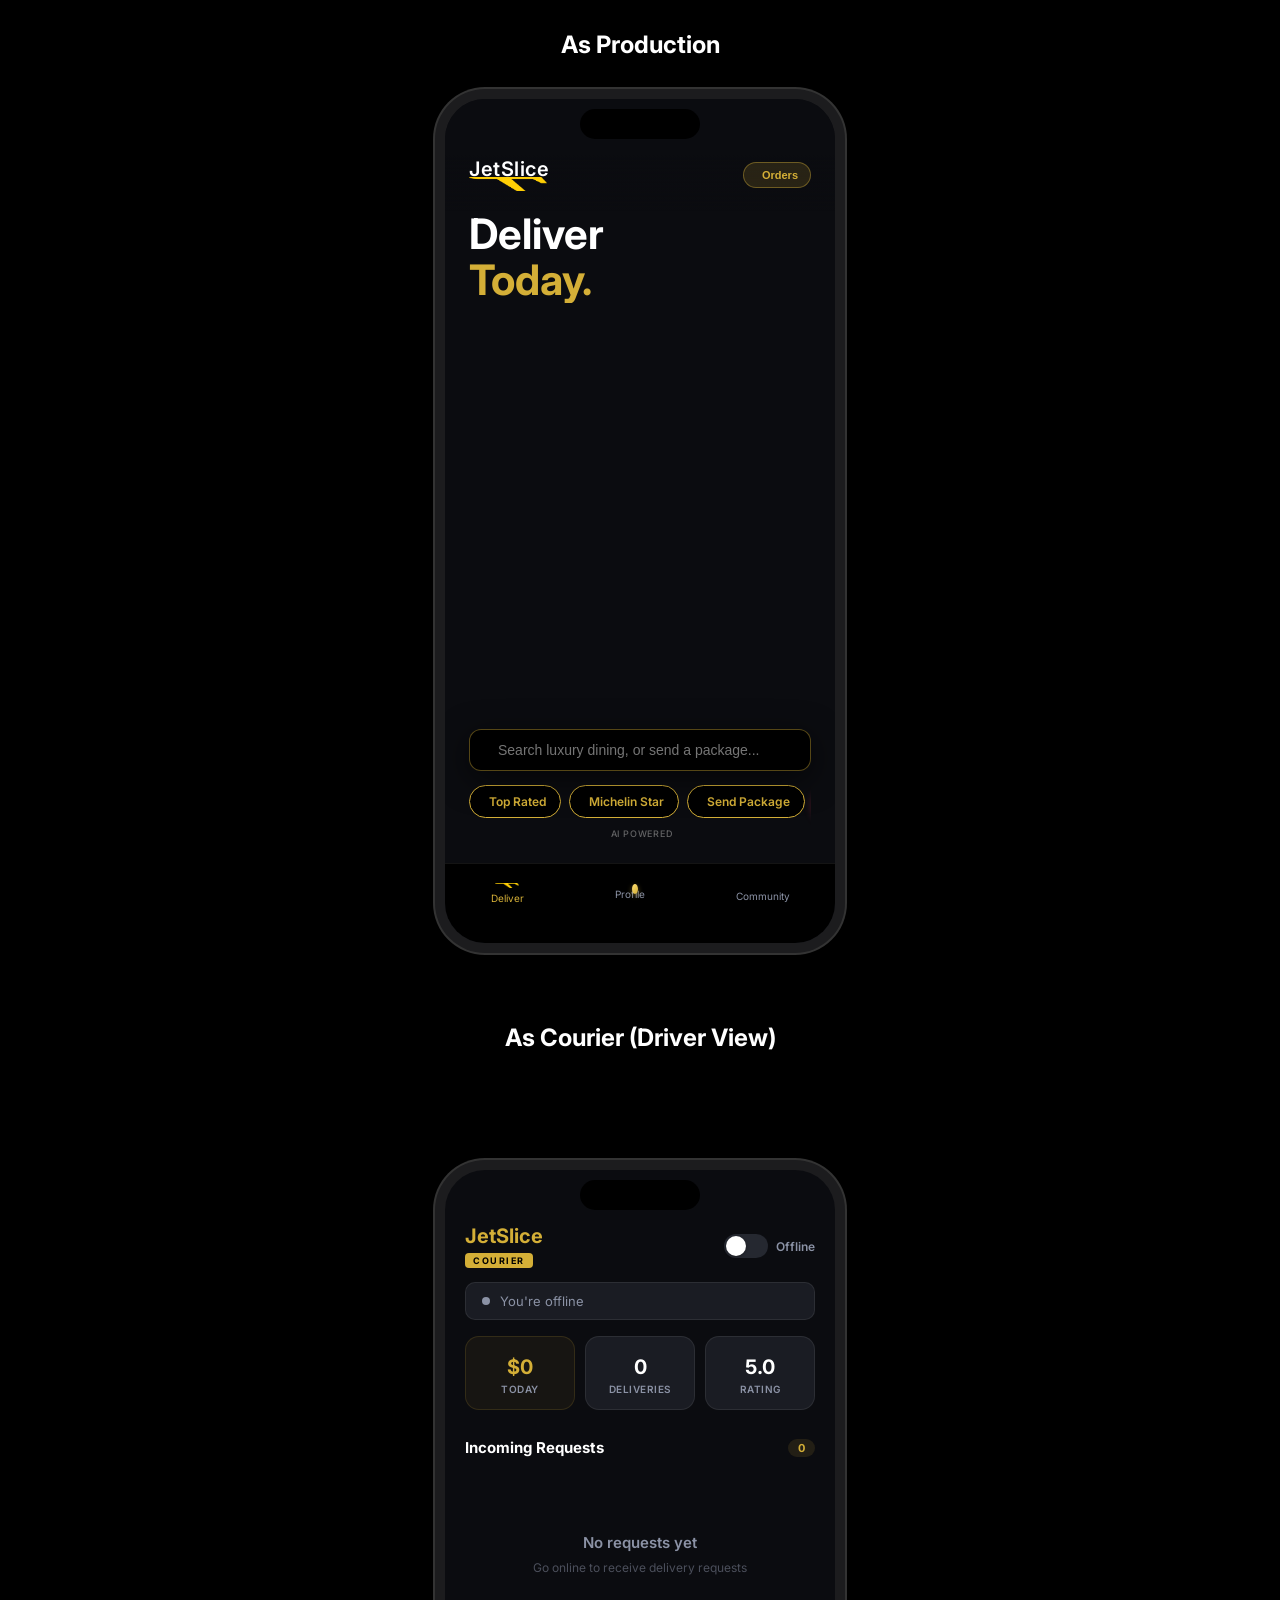
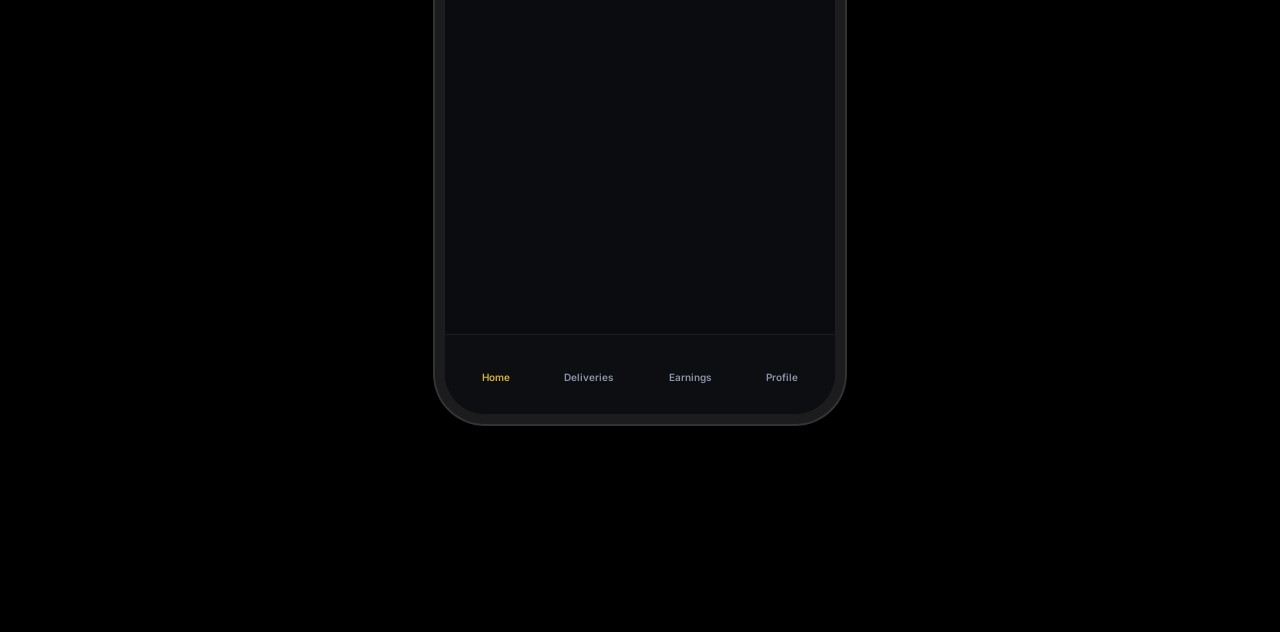
==== commit b226de67: "Update Mission Status to Order Status, improve tracking sheet layout and drag functionality, add Dri" ====
--- a/index.html
+++ b/index.html
@@ -1,4 +1,4 @@
-﻿<!DOCTYPE html>
+<!DOCTYPE html>
 
 <html lang="en">
 <head>
@@ -231,9 +231,9 @@
 <!-- ====== SCREEN 3: ACTIVE MISSION ====== -->
 <section class="screen" id="tracking-screen">
 <style>.tracking-bottom-sheet::-webkit-scrollbar { display: none; }</style>
-<div class="tracking-bottom-sheet" style="height: 50%; max-height: 50%; overflow-y: auto; padding-bottom: 40px; scrollbar-width: none; -ms-overflow-style: none;">
+<div class="tracking-bottom-sheet" id="tracking-sheet" style="height: 70%; max-height: 90%; overflow-y: auto; padding-bottom: 120px; scrollbar-width: none; -ms-overflow-style: none;">
 <div class="drag-handle"></div>
-<h3>Mission Status</h3>
+<h3>Order Status</h3>
 
 <!-- 1. TIMELINE / PROGRESS BAR — top -->
 <div style="margin-bottom: 24px;" id="mission-timeline-wrap">
@@ -371,7 +371,12 @@
         <label class="toggle-switch"><input checked="" type="checkbox"/><span class="slider"></span></label>
     </div>
 </div>
-<button class="secondary-btn" onclick="app.goBack('home-screen')" style="width: 100%; border-radius: 20px; font-weight: bold; background: rgba(255,255,255,0.05); color: white; padding: 14px; border: 1px solid rgba(255,255,255,0.1);">Collapse View</button>
+<div style="display: flex; gap: 12px; margin-top: 4px;">
+    <button class="secondary-btn" onclick="app.goBack('home-screen')" style="flex: 1; border-radius: 20px; font-weight: bold; background: rgba(255,255,255,0.05); color: white; padding: 14px; border: 1px solid rgba(255,255,255,0.1); cursor: pointer;">Collapse View</button>
+    <button class="secondary-btn" style="flex: 1; border-radius: 20px; font-weight: bold; background: rgba(212,175,55,0.1); color: var(--accent-color); padding: 14px; border: 1px solid rgba(212,175,55,0.3); cursor: pointer; display: flex; align-items: center; justify-content: center; gap: 8px; transition: all 0.2s;">
+        <ion-icon name="help-circle-outline" style="font-size: 18px;"></ion-icon> Help
+    </button>
+</div>
 </div>
 </section>
 <!-- ====== SCREEN: SEARCH ====== -->
@@ -1035,6 +1040,15 @@
 </button>
 </div>
 </div></div></div>
-</div></div><script src="app.js?v=6"></script>
+</div></div>
+
+<!-- ====== DRIVER ROW ====== -->
+<div class="driver-row" style="display: flex; flex-direction: column; align-items: center; gap: 20px; margin-top: 80px; margin-bottom: 80px;">
+    <h2 style="color: white; font-family: Inter; margin-bottom: 20px;">As Courier (Driver View)</h2>
+    <!-- Iframe to the driver side app -->
+    <iframe src="driver/index.html" style="width: 100vw; height: 1000px; border: none; overflow: hidden;" title="Driver Interface"></iframe>
+</div>
+
+<script src="app.js?v=6"></script>
 </body>
 </html>
--- a/style.css
+++ b/style.css
@@ -573,22 +573,31 @@
     bottom: 0;
     left: 0;
     width: 100%;
-    background: rgba(26, 28, 35, 0.85);
-    backdrop-filter: blur(20px);
-    -webkit-backdrop-filter: blur(20px);
+    background: #000;
     border-top: 1px solid var(--border-color);
     border-radius: 30px 30px 0 0;
     padding: 30px 24px;
     z-index: 5;
     box-shadow: 0 -10px 40px rgba(0,0,0,0.5);
+    transition: height 0.3s cubic-bezier(0.25, 1, 0.5, 1);
+    will-change: height;
+    touch-action: none;
+}
+.tracking-bottom-sheet.dragging {
+    transition: none;
 }
 .drag-handle {
     width: 40px;
-    height: 4px;
-    background-color: rgba(255,255,255,0.2);
-    border-radius: 2px;
+    height: 5px;
+    background-color: rgba(255,255,255,0.3);
+    border-radius: 3px;
     margin: 0 auto 20px;
-    cursor: pointer;
+    cursor: grab;
+    padding: 10px 30px;
+    background-clip: content-box;
+}
+.drag-handle:active {
+    cursor: grabbing;
 }
 .tracking-bottom-sheet h3 {
     font-size: 22px;
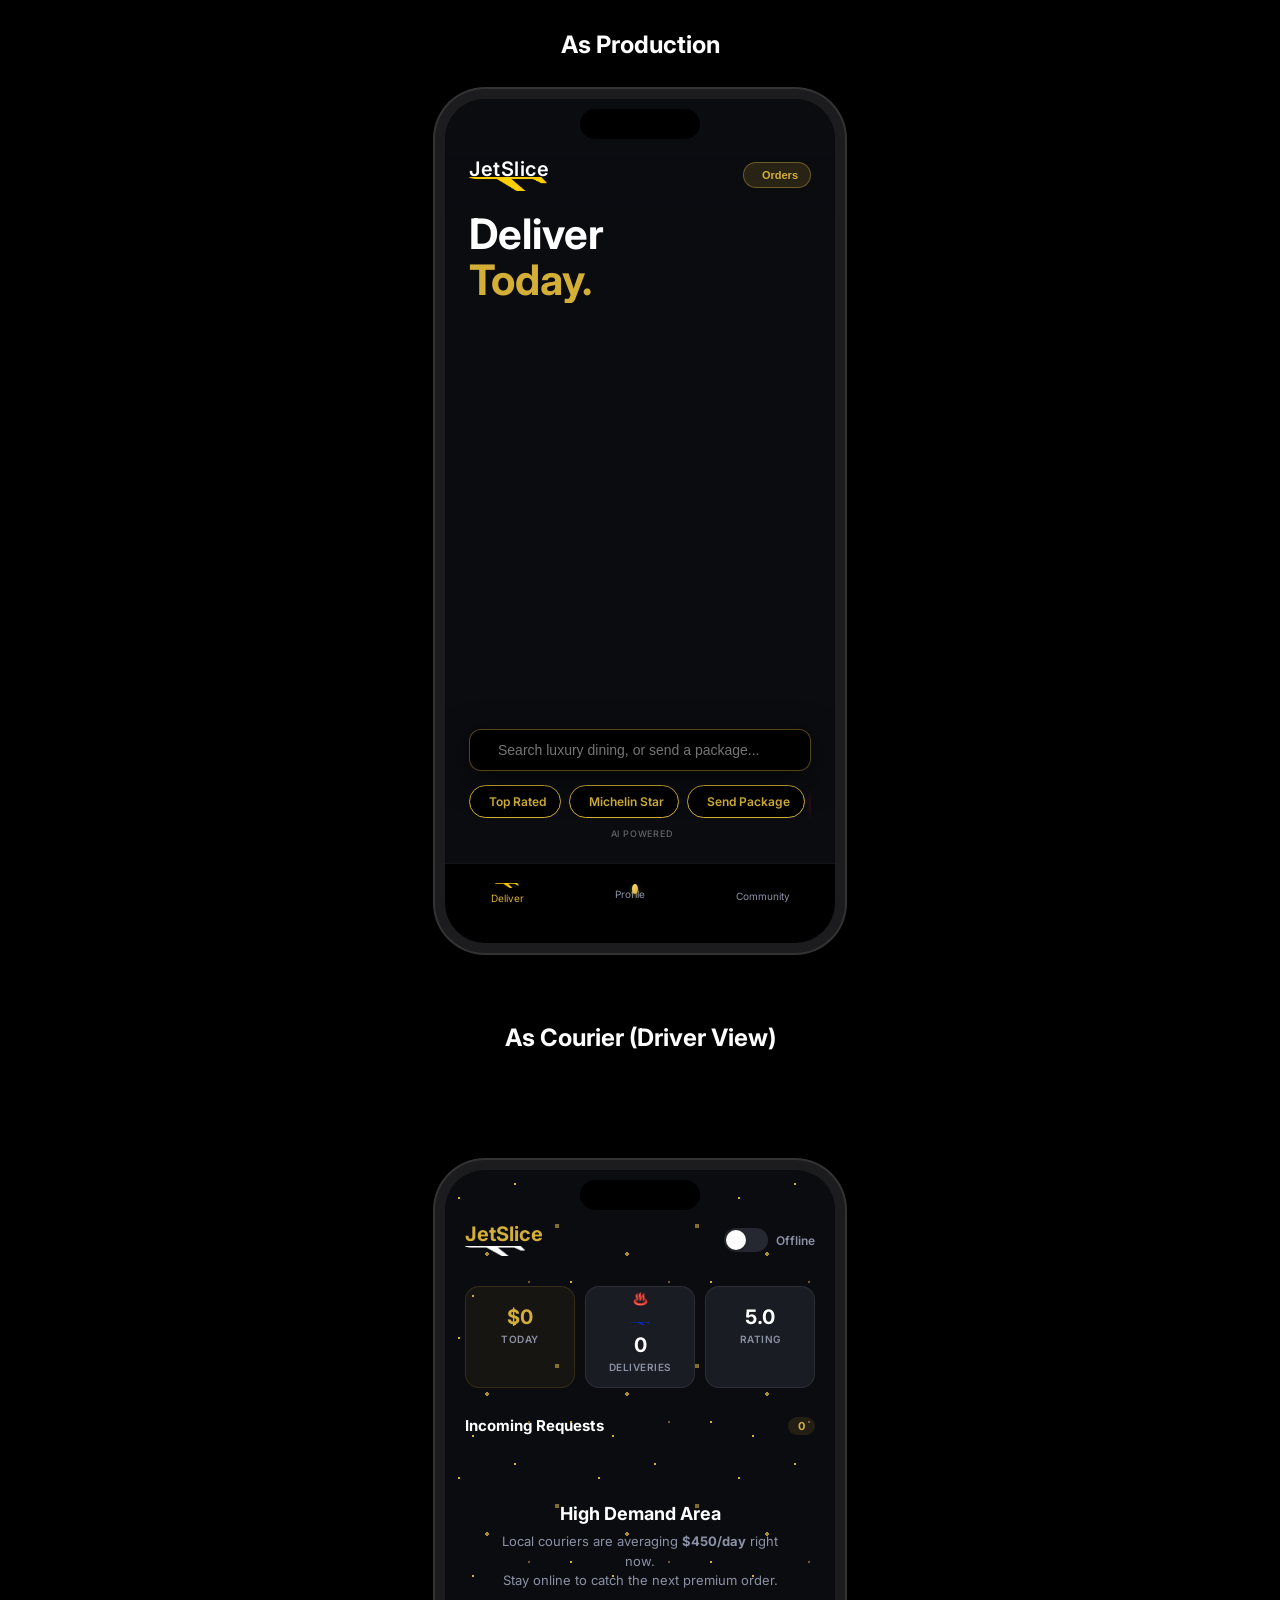
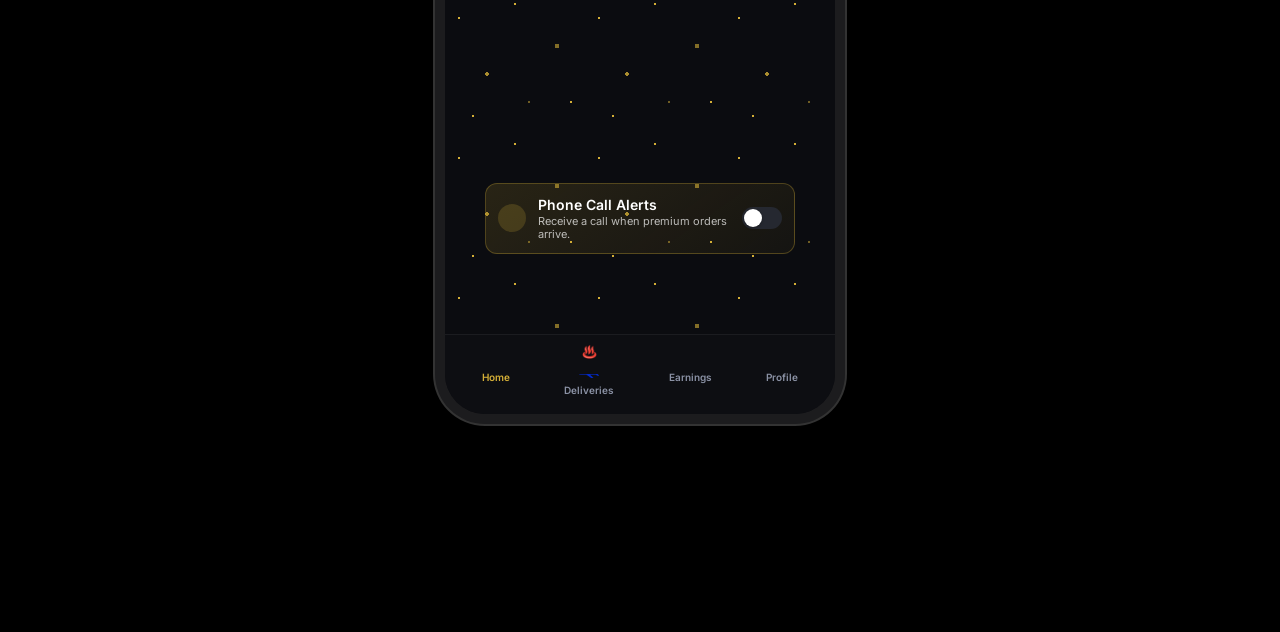
==== commit 93dbaa59: "Update driver view: refined earnings display, mapbox globe alignment, and custom delivery icon compo" ====
--- a/index.html
+++ b/index.html
@@ -1046,7 +1046,7 @@
 <div class="driver-row" style="display: flex; flex-direction: column; align-items: center; gap: 20px; margin-top: 80px; margin-bottom: 80px;">
     <h2 style="color: white; font-family: Inter; margin-bottom: 20px;">As Courier (Driver View)</h2>
     <!-- Iframe to the driver side app -->
-    <iframe src="driver/index.html" style="width: 100vw; height: 1000px; border: none; overflow: hidden;" title="Driver Interface"></iframe>
+    <iframe id="driver-iframe" src="driver/index.html" style="width: 100vw; height: 1000px; border: none; overflow: hidden;" title="Driver Interface"></iframe>
 </div>
 
 <script src="app.js?v=6"></script>
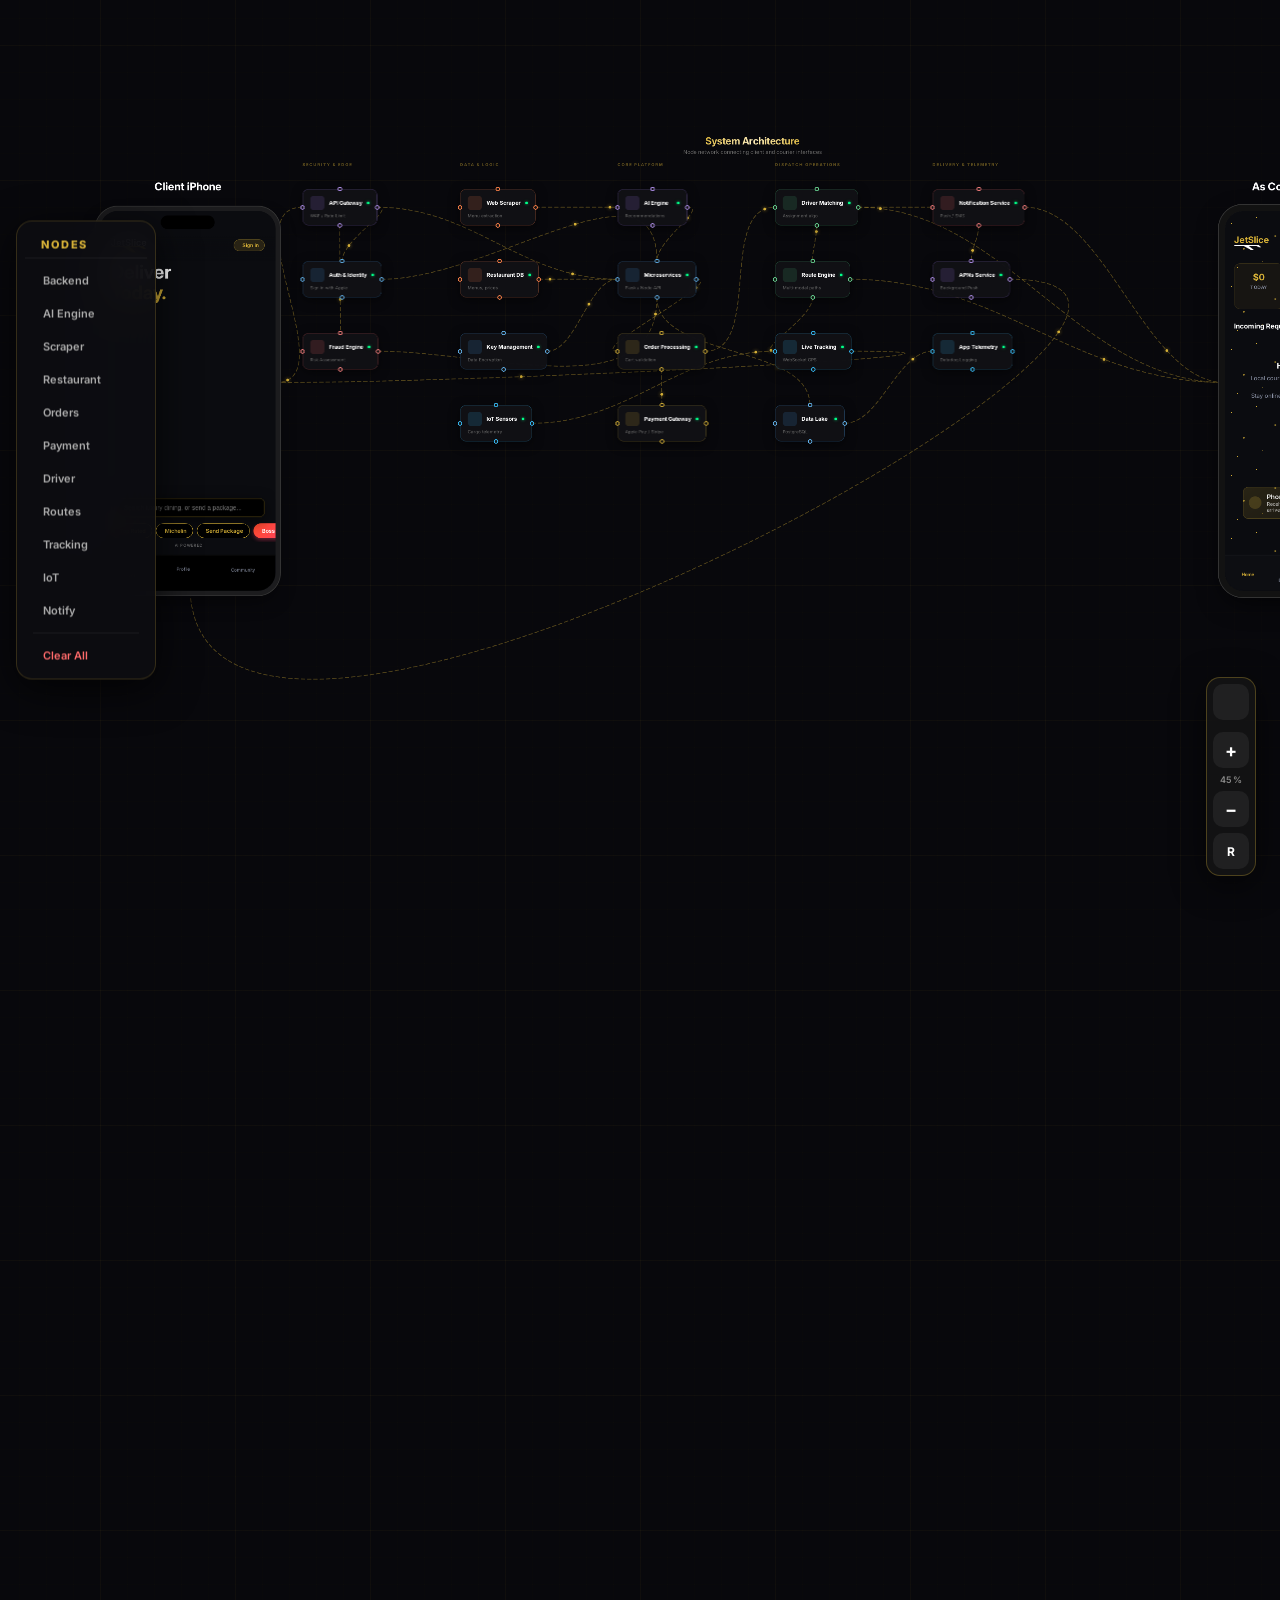
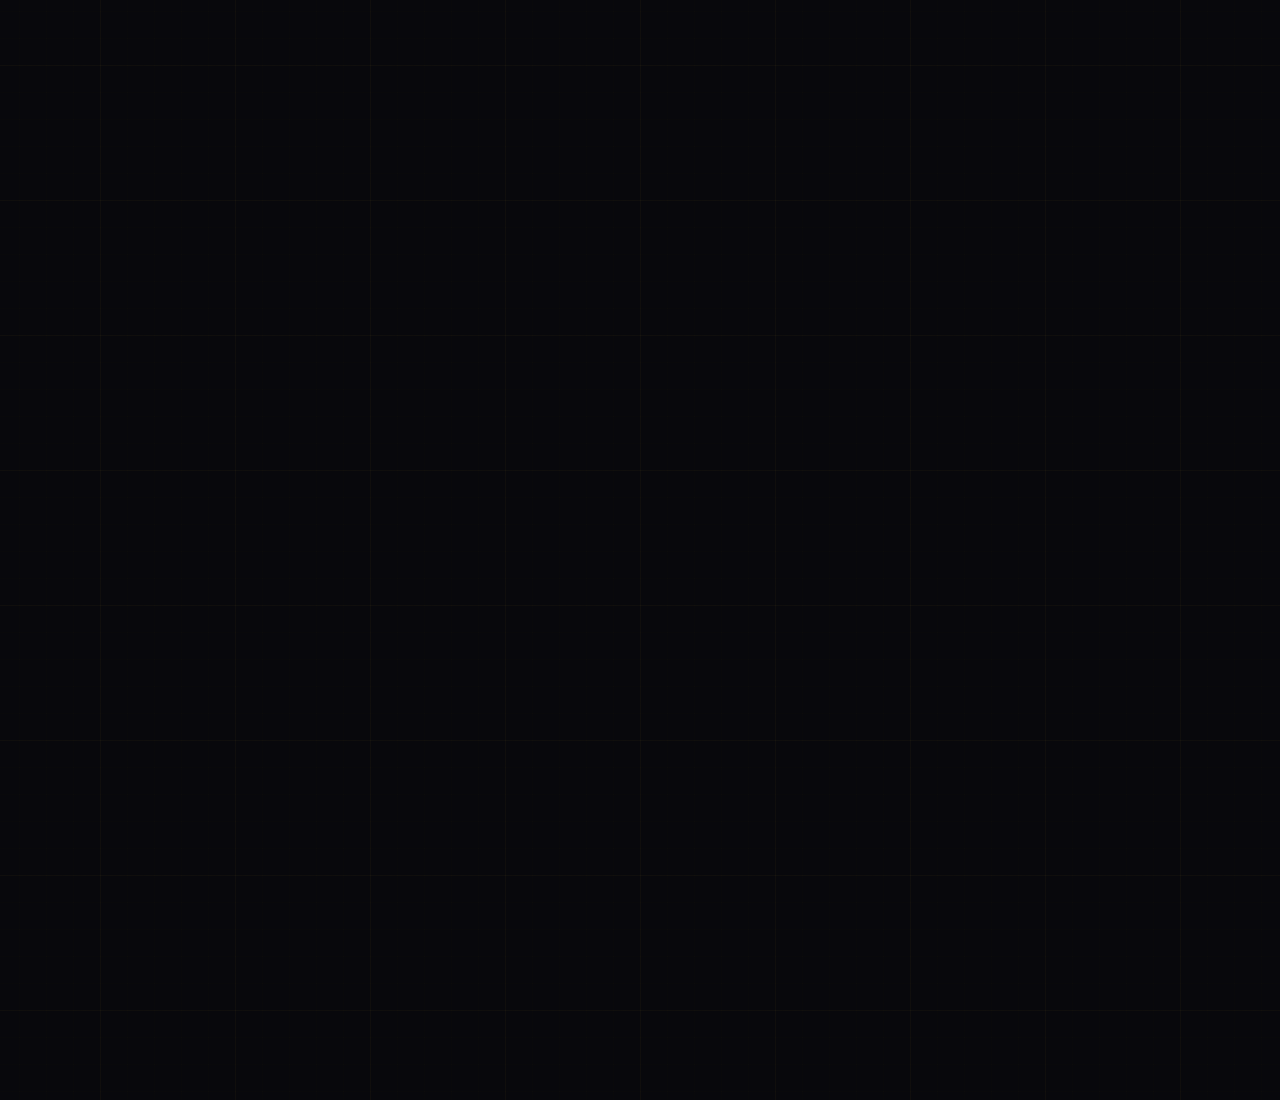
==== commit bc8c4928: "feat: Finalize JetSlice app UI, clean encodings, add Michelin scraper" ====
--- a/index.html
+++ b/index.html
@@ -25,22 +25,44 @@
     </script>
 </head>
 <body class="no-active-mission">
-<div class="production-row" style="display: flex; flex-direction: column; align-items: center; gap: 20px;"><h2 style="color: white; font-family: Inter; margin-bottom: 20px;">As Production</h2><div class="iphone-mockup" id="active-iphone-simulator">
+<div id="ws-canvas">
+<div class="production-row" style="position: absolute; left: 3800px; top: 4400px; display: flex; flex-direction: column; align-items: center; gap: 20px; z-index: 2;"><h2 style="color: white; font-family: Inter; margin-bottom: 20px;">Client iPhone</h2><div class="iphone-mockup" id="active-iphone-simulator">
 <div class="dynamic-island"></div>
 <div class="app-container">
 <!-- Mapbox Globe Background -->
 <div id="map"></div>
+<!-- ====== SCREEN 0: AUTHENTICATION ====== -->
+<section class="screen" id="auth-screen" style="background: #000; z-index: 100; height: 100%;">
+    <div style="display: flex; flex-direction: column; align-items: center; justify-content: center; height: 100%; padding: 24px;">
+        <h1 style="color: white; font-size: 36px; margin-bottom: 0; line-height: 1; font-weight: 800; letter-spacing: 1px;">JetSlice</h1>
+        <img alt="" src="assets/img/jetslice_wing_only.png" style="width: 120px; height: auto; margin-top: -4px; margin-bottom: 24px; animation: pulseOrb 3s infinite ease-in-out; filter: drop-shadow(0 0 20px rgba(212,175,55,0.4));"/>
+        <p style="color: var(--text-secondary); font-size: 14px; text-align: center; margin-bottom: 64px;">Premium logistics, delivered directly to you.</p>
+        
+        <button onclick="app.signInWithApple()" style="background: white; color: black; border: none; padding: 16px 24px; border-radius: 12px; font-weight: 600; font-size: 16px; width: 100%; display: flex; align-items: center; justify-content: center; gap: 8px; cursor: pointer; margin-bottom: 16px; box-shadow: 0 4px 15px rgba(255,255,255,0.2);">
+            <ion-icon name="logo-apple" style="font-size: 22px;"></ion-icon>
+            Sign in with Apple
+        </button>
+        
+        <button onclick="app.goBack('home-screen')" style="background: transparent; color: #888; border: 1px solid rgba(255,255,255,0.1); padding: 14px 24px; border-radius: 12px; font-weight: 500; font-size: 14px; width: 100%; cursor: pointer; margin-bottom: 16px;">
+            Continue as Guest
+        </button>
+        
+        <p style="font-size: 11px; color: #666; text-align: center; max-width: 80%; line-height: 1.4;">By signing in, you agree to our <span style="text-decoration: underline;">Terms of Service</span> and <span style="text-decoration: underline;">Privacy Policy</span>.</p>
+    </div>
+</section>
+
 <!-- ====== SCREEN 1: HOME ====== -->
 <section class="screen active" id="home-screen">
+<!-- Sign-in Banner removed as per request -->
 <header class="app-header">
 <div style="display: flex; flex-direction: column; gap: 0;">
 <h2 style="margin: 0; line-height: 1;">JetSlice</h2>
-<img alt="" id="jetslice-wing" src="jetslice_wing_only.png" style="width: 78px; height: auto; margin-top: -2px; display: block; transition: opacity 0.4s ease, transform 0.4s ease;"/>
+<img alt="" id="jetslice-wing" src="assets/img/jetslice_wing_only.png" style="width: 78px; height: auto; margin-top: -2px; display: block; transition: opacity 0.4s ease, transform 0.4s ease;"/>
 </div>
 <div style="display:flex; align-items:center;">
-<button onclick="app.navigateTab(event, 'orders-screen')" style="background: rgba(212, 175, 55, 0.15); color: var(--accent-color); border: 1px solid rgba(212, 175, 55, 0.4); padding: 6px 12px; border-radius: 20px; font-size: 11px; font-weight: 600; cursor: pointer; display: flex; align-items: center; gap: 6px; transition: all 0.2s ease;">
-<ion-icon name="receipt-outline" style="font-size: 14px;"></ion-icon>
-Orders
+<button id="header-action-btn" onclick="app.handleHeaderAction(event)" style="background: rgba(212, 175, 55, 0.15); color: var(--accent-color); border: 1px solid rgba(212, 175, 55, 0.4); padding: 6px 12px; border-radius: 20px; font-size: 11px; font-weight: 600; cursor: pointer; display: flex; align-items: center; gap: 6px; transition: all 0.2s ease;">
+<ion-icon id="header-action-icon" name="person-circle-outline" style="font-size: 14px;"></ion-icon>
+<span id="header-action-text">Sign in</span>
 </button>
 </div>
 </header>
@@ -52,8 +74,8 @@
 <!-- Collapsed Summary Bar -->
 <div class="booking-summary" onclick="app.toggleBookingForm()">
 <div class="summary-text">
-<span class="summary-route" id="summary-route-text">New York, NY → Beverly Hills, CA</span>
-<span class="summary-cargo" id="summary-cargo-text">• Artisan Pizza (Heated)</span>
+<span class="summary-route" id="summary-route-text">New York, NY -> Beverly Hills, CA</span>
+<span class="summary-cargo" id="summary-cargo-text"> Artisan Pizza (Heated)</span>
 </div>
 <ion-icon class="summary-chevron" name="chevron-down-outline"></ion-icon>
 </div>
@@ -94,38 +116,39 @@
 </button>
 </div>
 </div>
-<div class="ai-command-wrapper" style="margin: auto 24px 0 24px; position: relative;">
+<div class="ai-command-wrapper" style="margin: auto 24px 0 24px; position: relative; transform: translateY(8px);">
 <div class="autocomplete-popup-container hidden" style="position: absolute; bottom: 100%; left: 0; width: 100%; margin-bottom: 8px; background: var(--panel-glass); backdrop-filter: blur(16px); -webkit-backdrop-filter: blur(16px); border: 1px solid var(--panel-border); border-radius: 16px; overflow: hidden; box-shadow: 0 -10px 40px rgba(0,0,0,0.5); display: flex; flex-direction: column; z-index: 100; max-height: 300px; overflow-y: auto; scrollbar-width: none; -ms-overflow-style: none;"></div>
 <div class="ai-command-panel" id="ai-command-panel" style="background-color: #000; backdrop-filter: blur(16px); padding: 12px 16px; border-radius: 12px; border: 1px solid var(--panel-border); display: flex; align-items: center; justify-content: space-between; flex-wrap: nowrap; box-sizing: border-box; box-shadow: 0 8px 32px rgba(0,0,0,0.6); width: 100%;">
 <ion-icon name="mic-outline" onclick="app.triggerVoiceConcierge()" style="color: var(--accent-color); font-size: 20px; margin-right: 12px; flex-shrink: 0; cursor: pointer;"></ion-icon>
 <input autocomplete="off" id="cmdField" oninput="app.handleCommandInput(event)" onkeydown="app.handleSearch(event)" placeholder="Search luxury dining, or send a package..." style="background: transparent; border: none; color: var(--text-primary); font-size: 14px; flex: 1 1 auto; min-width: 0; outline: none; caret-color: var(--accent-color); width: 100%;" type="text"/>
 <ion-icon class="cmd-submit-btn" name="arrow-forward-outline" onclick="app.handleSearch({key: 'Enter'})" style="color: var(--accent-color); font-size: 20px; cursor: pointer; margin-left:12px; display: none;"></ion-icon>
 </div>
-<div onwheel="event.preventDefault(); this.scrollLeft += event.deltaY;" style="display: flex; gap: 8px; overflow-x: auto; margin-top: 14px; padding-bottom: 8px; scrollbar-width: none; -webkit-overflow-scrolling: touch; overscroll-behavior-x: contain;">
-<div onclick="app.navigateTab(event, 'search-screen')" style="border: 1px solid var(--accent-color); color: var(--accent-color); background: #000; padding: 8px 14px; border-radius: 20px; font-size: 12px; font-weight: 600; white-space: nowrap; cursor: pointer; display: flex; align-items: center; gap: 5px;">
+<div onwheel="event.preventDefault(); this.scrollLeft += event.deltaY;" style="display: flex; gap: 8px; overflow-x: auto; margin-top: 14px; padding-bottom: 8px; scrollbar-width: none; -webkit-overflow-scrolling: touch; overscroll-behavior-x: contain; margin-left: -24px; margin-right: -24px; padding-left: 24px;">
+<div onclick="app.navigateTab(event, 'search-screen')" style="border: 1px solid var(--accent-color); color: var(--accent-color); background: #000; padding: 8px 14px; border-radius: 20px; font-size: 12px; font-weight: 600; white-space: nowrap; flex-shrink: 0; cursor: pointer; display: flex; align-items: center; gap: 5px;">
 <ion-icon name="star" style="font-size: 13px;"></ion-icon> Top Rated
                             </div>
-<div onclick="app.navigateTab(event, 'search-screen')" style="border: 1px solid var(--accent-color); color: var(--accent-color); background: #000; padding: 8px 14px; border-radius: 20px; font-size: 12px; font-weight: 600; white-space: nowrap; cursor: pointer; display: flex; align-items: center; gap: 5px;">
-<ion-icon name="ribbon" style="font-size: 13px;"></ion-icon> Michelin Star
+<div onclick="app.navigateTab(event, 'search-screen')" style="border: 1px solid var(--accent-color); color: var(--accent-color); background: #000; padding: 8px 14px; border-radius: 20px; font-size: 12px; font-weight: 600; white-space: nowrap; flex-shrink: 0; cursor: pointer; display: flex; align-items: center; gap: 5px;">
+<ion-icon name="ribbon" style="font-size: 13px;"></ion-icon> Michelin
                             </div>
-<div onclick="app.toggleBookingForm()" style="border: 1px solid var(--accent-color); color: var(--accent-color); background: #000; padding: 8px 14px; border-radius: 20px; font-size: 12px; font-weight: 600; white-space: nowrap; cursor: pointer; display: flex; align-items: center; gap: 5px;">
+<div onclick="app.toggleBookingForm()" style="border: 1px solid var(--accent-color); color: var(--accent-color); background: #000; padding: 8px 14px; border-radius: 20px; font-size: 12px; font-weight: 600; white-space: nowrap; flex-shrink: 0; cursor: pointer; display: flex; align-items: center; gap: 5px;">
 <ion-icon name="cube-outline" style="font-size: 13px;"></ion-icon> Send Package
                             </div>
-<div onclick="app.activateBossMode()" style="border: none; color: white; background: linear-gradient(135deg, #FF4B2B, #FF416C); padding: 8px 14px; border-radius: 20px; font-size: 12px; font-weight: 600; white-space: nowrap; cursor: pointer; display: flex; align-items: center; gap: 5px; box-shadow: 0 4px 10px rgba(255, 65, 108, 0.4);" title="Boss Mode - Deliver All">
+<div onclick="app.activateBossMode()" style="border: none; color: white; background: linear-gradient(135deg, #FF4B2B, #FF416C); padding: 8px 14px; border-radius: 20px; font-size: 12px; font-weight: 600; white-space: nowrap; flex-shrink: 0; cursor: pointer; display: flex; align-items: center; gap: 5px; box-shadow: 0 4px 10px rgba(255, 65, 108, 0.4);" title="Boss Mode - Deliver All">
 <ion-icon name="planet" style="font-size: 13px; color: white;"></ion-icon> Boss Mode
                             </div>
-<div onclick="app.navigateTab(event, 'search-screen')" style="border: 1px solid rgba(255,255,255,0.1); color: var(--text-primary); background: var(--surface-light); padding: 8px 14px; border-radius: 20px; font-size: 12px; font-weight: 500; white-space: nowrap; cursor: pointer; display: flex; align-items: center; gap: 5px;">
+<div onclick="app.navigateTab(event, 'search-screen')" style="border: 1px solid rgba(255,255,255,0.1); color: var(--text-primary); background: var(--surface-light); padding: 8px 14px; border-radius: 20px; font-size: 12px; font-weight: 500; white-space: nowrap; flex-shrink: 0; cursor: pointer; display: flex; align-items: center; gap: 5px;">
 <ion-icon name="location" style="font-size: 13px; color: var(--text-secondary);"></ion-icon> Near Me
                             </div>
-<div onclick="app.navigateTab(event, 'search-screen')" style="border: 1px solid rgba(255,255,255,0.1); color: var(--text-primary); background: var(--surface-light); padding: 8px 14px; border-radius: 20px; font-size: 12px; font-weight: 500; white-space: nowrap; cursor: pointer; display: flex; align-items: center; gap: 5px;">
+<div onclick="app.navigateTab(event, 'search-screen')" style="border: 1px solid rgba(255,255,255,0.1); color: var(--text-primary); background: var(--surface-light); padding: 8px 14px; border-radius: 20px; font-size: 12px; font-weight: 500; white-space: nowrap; flex-shrink: 0; cursor: pointer; display: flex; align-items: center; gap: 5px;">
 <ion-icon name="trending-up" style="font-size: 13px; color: var(--text-secondary);"></ion-icon> Trending
                             </div>
-<div onclick="app.navigateTab(event, 'search-screen')" style="border: 1px solid rgba(255,255,255,0.1); color: var(--text-primary); background: var(--surface-light); padding: 8px 14px; border-radius: 20px; font-size: 12px; font-weight: 500; white-space: nowrap; cursor: pointer; display: flex; align-items: center; gap: 5px;">
+<div onclick="app.navigateTab(event, 'search-screen')" style="border: 1px solid rgba(255,255,255,0.1); color: var(--text-primary); background: var(--surface-light); padding: 8px 14px; border-radius: 20px; font-size: 12px; font-weight: 500; white-space: nowrap; flex-shrink: 0; cursor: pointer; display: flex; align-items: center; gap: 5px;">
 <ion-icon name="moon" style="font-size: 13px; color: var(--text-secondary);"></ion-icon> Late Night
                             </div>
-<div onclick="app.navigateTab(event, 'search-screen')" style="border: 1px solid rgba(255,255,255,0.1); color: var(--text-primary); background: var(--surface-light); padding: 8px 14px; border-radius: 20px; font-size: 12px; font-weight: 500; white-space: nowrap; cursor: pointer; display: flex; align-items: center; gap: 5px;">
+<div onclick="app.navigateTab(event, 'search-screen')" style="border: 1px solid rgba(255,255,255,0.1); color: var(--text-primary); background: var(--surface-light); padding: 8px 14px; border-radius: 20px; font-size: 12px; font-weight: 500; white-space: nowrap; flex-shrink: 0; cursor: pointer; display: flex; align-items: center; gap: 5px;">
 <ion-icon name="diamond" style="font-size: 13px; color: var(--text-secondary);"></ion-icon> Hidden Gems
                             </div>
+<div style="flex-shrink: 0; width: 16px;"></div>
 </div>
 <div style="display: flex; align-items: center; justify-content: center; gap: 4px; margin-top: 2px; color: #888; font-size: 9px; font-weight: 500; text-transform: uppercase; letter-spacing: 0.8px; opacity: 0.7;">
 <ion-icon name="sparkles" style="font-size: 10px;"></ion-icon>
@@ -148,7 +171,7 @@
 <ion-icon name="cart-outline" style="vertical-align: middle; font-size: 14px; margin-right: 4px;"></ion-icon> <span id="pickup-order-count-text">0 Items</span>
 </div>
 <div style="display: flex; align-items: center; width: 100%;">
-<span id="pickup-sheet-emoji" style="font-size: 30px; flex-shrink: 0;">🍕</span>
+<span id="pickup-sheet-emoji" style="font-size: 30px; flex-shrink: 0;">-</span>
 <div style="flex: 1; min-width: 0; margin-left: 14px;">
 <p id="pickup-restaurant" style="margin: 0; font-size: 15px; font-weight: 600; color: white; white-space: nowrap; overflow: hidden; text-overflow: ellipsis;">L'Industrie Pizzeria</p>
 <p id="pickup-food-item" style="margin: 3px 0 0; font-size: 12px; color: var(--text-secondary); white-space: nowrap; overflow: hidden; text-overflow: ellipsis;">Signature Artisan Pizza</p>
@@ -163,71 +186,6 @@
 </button>
 </div>
 </div>
-<!-- ====== SCREEN 2: LOGISTICS & COST ====== -->
-<section class="screen" id="logistics-screen">
-<header class="app-header solid">
-<ion-icon name="chevron-back-outline" onclick="app.goBack('home-screen')"></ion-icon>
-<h2>Logistics</h2>
-<div style="width: 24px;"></div> <!-- Spacer block -->
-</header>
-<div class="content-scroll padded">
-<h3 class="section-title">Route Breakdown</h3>
-<div class="logistics-timeline">
-<!-- Step 1: Uber -->
-<div class="timeline-item" onclick="app.openPartnerApp('uber')" style="cursor: pointer;">
-<div class="timeline-icon uber"><ion-icon name="car-sport"></ion-icon></div>
-<div class="timeline-content">
-<h4>Uber Black SUV <ion-icon name="open-outline" style="font-size: 11px; opacity: 0.5; vertical-align: middle;"></ion-icon></h4>
-<p>Pickup to EWR Airport</p>
-<span class="cost-item">$145.00</span>
-</div>
-</div>
-<!-- Step 2: Flight -->
-<div class="timeline-item flight" onclick="app.openPartnerApp('united')" style="cursor: pointer;">
-<div class="timeline-icon air"><ion-icon name="airplane"></ion-icon></div>
-<div class="timeline-content">
-<h4>United Airlines Flight UA412 <ion-icon name="open-outline" style="font-size: 11px; opacity: 0.5; vertical-align: middle;"></ion-icon></h4>
-<p>EWR (New York) to LAX (Los Angeles)</p>
-<div class="flight-stats">
-<span class="badge">API: United</span>
-<span class="badge alt">Scraped: Southwest ($430)</span>
-</div>
-<span class="cost-item">$520.00 (First Class Cargo)</span>
-</div>
-</div>
-<!-- Step 3: Lyft -->
-<div class="timeline-item" onclick="app.openPartnerApp('lyft')" style="cursor: pointer;">
-<div class="timeline-icon lyft"><ion-icon name="car"></ion-icon></div>
-<div class="timeline-content">
-<h4>Lyft Lux <ion-icon name="open-outline" style="font-size: 11px; opacity: 0.5; vertical-align: middle;"></ion-icon></h4>
-<p>LAX Airport to Beverly Hills</p>
-<span class="cost-item">$85.00</span>
-</div>
-</div>
-<!-- Step 4: Service Fee -->
-<div class="timeline-item">
-<div class="timeline-icon service"><ion-icon name="briefcase"></ion-icon></div>
-<div class="timeline-content">
-<h4>Concierge Handling</h4>
-<p>Temperature-controlled case &amp; agent</p>
-<span class="cost-item">$400.00</span>
-</div>
-</div>
-</div>
-<div class="total-cost-card">
-<div class="total-row">
-<span>Total Upfront Cost</span>
-<div style="display: flex; align-items: center; gap: 12px;">
-<h2 id="total-cost-display-2">$1,150.00</h2>
-<div onclick="app.addTip(1150.00, 'total-cost-display-2')" style="background: rgba(212, 175, 55, 0.15); border: 1px solid var(--accent-color); padding: 6px; border-radius: 50%; display: flex; justify-content: center; align-items: center; cursor: pointer; transition: 0.2s;" title="Add 20% Tip">
-<ion-icon name="add" style="color: var(--accent-color); font-size: 18px;"></ion-icon>
-</div>
-</div>
-</div>
-<button class="primary-btn glow" onclick="app.startMission()">Confirm &amp; Dispatch Agent</button>
-</div>
-</div>
-</section>
 <!-- ====== SCREEN 3: ACTIVE MISSION ====== -->
 <section class="screen" id="tracking-screen">
 <style>.tracking-bottom-sheet::-webkit-scrollbar { display: none; }</style>
@@ -235,7 +193,7 @@
 <div class="drag-handle"></div>
 <h3>Order Status</h3>
 
-<!-- 1. TIMELINE / PROGRESS BAR — top -->
+<!-- 1. TIMELINE / PROGRESS BAR  top -->
 <div style="margin-bottom: 24px;" id="mission-timeline-wrap">
     <!-- Stage labels -->
     <div id="mission-stage-labels" style="display: flex; justify-content: space-between; margin-bottom: 14px;">
@@ -302,7 +260,7 @@
     </div>
 </div>
 
-<!-- 3. LIVE IOT SENSOR DATA — collapsed accordion -->
+<!-- 3. LIVE IOT SENSOR DATA  collapsed accordion -->
 <div style="background: rgba(20,20,20,0.95); border: 1px solid rgba(212,175,55,0.4); border-radius: 16px; margin-bottom: 20px; overflow: hidden; position: relative;">
     <div onclick="this.parentElement.classList.toggle('iot-open')" style="display: flex; align-items: center; justify-content: space-between; padding: 16px 20px; cursor: pointer;">
         <div style="display: flex; align-items: center; gap: 10px;">
@@ -314,7 +272,7 @@
     <div class="iot-body" style="display: none; padding: 0 20px 20px;">
         <div style="display: grid; grid-template-columns: 1fr 1fr; gap: 16px; position: relative;">
             <div style="position: absolute; top: -80px; right: -30px; width: 100px; height: 100px; background: radial-gradient(circle, rgba(212,175,55,0.2) 0%, transparent 70%); pointer-events:none;"></div>
-            <div><p style="margin: 0 0 4px; font-size: 11px; color: var(--text-secondary);">Internal Temp</p><p id="telemetry-temp" style="margin: 0; font-size: 22px; font-weight: 600; font-family: monospace;">34.2°F</p></div>
+            <div><p style="margin: 0 0 4px; font-size: 11px; color: var(--text-secondary);">Internal Temp</p><p id="telemetry-temp" style="margin: 0; font-size: 22px; font-weight: 600; font-family: monospace;">34.2 deg F</p></div>
             <div><p style="margin: 0 0 4px; font-size: 11px; color: var(--text-secondary);">Pressure</p><p id="telemetry-pressure" style="margin: 0; font-size: 22px; font-weight: 600; font-family: monospace;">1.02 ATM</p></div>
             <div><p style="margin: 0 0 4px; font-size: 11px; color: var(--text-secondary);">Humidity</p><p id="telemetry-humidity" style="margin: 0; font-size: 22px; font-weight: 600; font-family: monospace;">64%</p></div>
             <div><p style="margin: 0 0 4px; font-size: 11px; color: var(--text-secondary);">Status</p><p style="margin: 0; font-size: 14px; font-weight: 600; color: #34c759; margin-top: 4px;">Optimal</p></div>
@@ -333,7 +291,7 @@
         <div>
             <h4 style="margin: 0 0 4px 0; font-size: 16px; color: white;">John Doe</h4>
             <p style="margin: 0; font-size: 12px; color: var(--accent-color);">Lead Logistics Coordinator</p>
-            <p style="margin: 2px 0 0 0; font-size: 11px; color: var(--text-secondary);">4.99 ★ • 1,240 Secure Missions</p>
+            <p style="margin: 2px 0 0 0; font-size: 11px; color: var(--text-secondary);">4.99   1,240 Secure Missions</p>
         </div>
     </div>
     <div style="display: grid; grid-template-columns: 1fr 1fr; gap: 12px;">
@@ -395,19 +353,19 @@
                     </h3>
 <div class="curated-list" style="display: flex; flex-direction: column; gap: 12px; margin-bottom: 30px;">
 <div class="curated-item" style="display: flex; align-items: center; background: #2a2416; border: 1px solid rgba(212, 175, 55, 0.4); padding: 16px; border-radius: 14px; cursor: pointer; position: relative; overflow: hidden;">
-<span class="emoji-badge" style="font-size: 24px; margin-right: 16px; background: #3a3020; padding: 10px; border-radius: 12px; z-index: 2;">🥩</span>
+<span class="emoji-badge" style="font-size: 24px; margin-right: 16px; background: #3a3020; padding: 10px; border-radius: 12px; z-index: 2;"></span>
 <div class="item-info" style="flex: 1; z-index: 2;">
 <h4 style="margin: 0 0 4px; font-size: 15px; color: white;">A5 Kobe Wagyu (50oz)</h4>
-<p style="margin: 0; font-size: 12px; color: var(--accent-color); font-weight: 600;">Currently over Kansas • Arrives in 40m</p>
+<p style="margin: 0; font-size: 12px; color: var(--accent-color); font-weight: 600;">Currently over Kansas  Arrives in 40m</p>
 </div>
 <button style="background: var(--accent-color); color: black; border: none; padding: 6px 12px; border-radius: 12px; font-weight: bold; font-size: 12px; z-index: 2; cursor: pointer;">Intercept</button>
-<div style="position: absolute; right: -20px; top: -20px; font-size: 100px; opacity: 0.05; z-index: 1;">✈️</div>
+<div style="position: absolute; right: -20px; top: -20px; font-size: 100px; opacity: 0.05; z-index: 1;"></div>
 </div>
 </div>
 <h3 class="section-title">The Michelin Collection</h3>
 <div class="curated-list" style="display: flex; flex-direction: column; gap: 12px; margin-bottom: 30px;">
 <div class="curated-item" style="display: flex; align-items: center; background: #252830; padding: 16px; border-radius: 14px; cursor: pointer;">
-<span class="emoji-badge" style="font-size: 24px; margin-right: 16px; background: #1a1c23; padding: 10px; border-radius: 12px;">✨</span>
+<span class="emoji-badge" style="font-size: 24px; margin-right: 16px; background: #1a1c23; padding: 10px; border-radius: 12px;"></span>
 <div class="item-info" style="flex: 1;">
 <h4 style="margin: 0 0 4px; font-size: 15px;">Alinea - Chicago, IL</h4>
 <p style="margin: 0; font-size: 13px; color: var(--text-secondary);">3-Star Degustation Kit (Requires 2-Day Air)</p>
@@ -415,7 +373,7 @@
 <ion-icon name="add-circle-outline" style="font-size: 24px; color: var(--accent-color);"></ion-icon>
 </div>
 <div class="curated-item" style="display: flex; align-items: center; background: #252830; padding: 16px; border-radius: 14px; cursor: pointer;">
-<span class="emoji-badge" style="font-size: 24px; margin-right: 16px; background: #1a1c23; padding: 10px; border-radius: 12px;">🍾</span>
+<span class="emoji-badge" style="font-size: 24px; margin-right: 16px; background: #1a1c23; padding: 10px; border-radius: 12px;"></span>
 <div class="item-info" style="flex: 1;">
 <h4 style="margin: 0 0 4px; font-size: 15px;">The French Laundry - CA</h4>
 <p style="margin: 0; font-size: 13px; color: var(--text-secondary);">Fresh Oysters &amp; Royal Caviar Selection</p>
@@ -426,7 +384,7 @@
 <h3 class="section-title">Top Global Luxuries</h3>
 <div class="curated-list" style="display: flex; flex-direction: column; gap: 12px;">
 <div class="curated-item" style="display: flex; align-items: center; background: #252830; padding: 16px; border-radius: 14px; cursor: pointer;">
-<span class="emoji-badge" style="font-size: 24px; margin-right: 16px; background: #1a1c23; padding: 10px; border-radius: 12px;">🥩</span>
+<span class="emoji-badge" style="font-size: 24px; margin-right: 16px; background: #1a1c23; padding: 10px; border-radius: 12px;"></span>
 <div class="item-info" style="flex: 1;">
 <h4 style="margin: 0 0 4px; font-size: 15px;">A5 Kobe Wagyu Beef</h4>
 <p style="margin: 0; font-size: 13px; color: var(--text-secondary);">Directly imported &amp; cryo-sealed from Japan</p>
@@ -462,7 +420,7 @@
 <span class="emoji-badge plane-flying-container" style="font-size: 24px; margin-right: 16px; background: rgba(212, 175, 55, 0.1); padding: 10px; border-radius: 12px; display: flex;"><div class="cloud-particle" style="top: 25%; animation-delay: 0s;"></div><div class="cloud-particle" style="top: 50%; animation-delay: 0.4s;"></div><div class="cloud-particle" style="top: 75%; animation-delay: 0.8s;"></div><ion-icon name="airplane" style="color: var(--accent-color); position: relative; z-index: 1;"></ion-icon></span>
 <div class="item-info" style="flex: 1;">
 <h4 style="margin: 0 0 4px; font-size: 15px; color: var(--accent-color); font-weight: 800;">In Transit (Mid-Air)</h4>
-<p style="margin: 0; font-size: 13px; color: var(--text-secondary); font-weight: 500;">Alinea Chicago → Miami Estate</p>
+<p style="margin: 0; font-size: 13px; color: var(--text-secondary); font-weight: 500;">Alinea Chicago -> Miami Estate</p>
 </div>
 <ion-icon name="chevron-forward" style="font-size: 20px; color: var(--accent-color);"></ion-icon>
 </div>
@@ -472,7 +430,7 @@
 <h3 class="section-title">Re-Orders</h3>
 <div class="curated-list re-orders-list" style="display: flex; flex-direction: column; gap: 12px; margin-bottom: 24px;">
 <div class="curated-item" style="display: flex; align-items: center; background: #000; border: 1px solid rgba(255,255,255,0.08); padding: 16px; border-radius: 14px; cursor: pointer; transition: transform 0.2s;">
-<span class="emoji-badge" style="font-size: 24px; margin-right: 16px; background: rgba(255,255,255,0.05); padding: 10px; border-radius: 12px; display: flex;">🥩</span>
+<span class="emoji-badge" style="font-size: 24px; margin-right: 16px; background: rgba(255,255,255,0.05); padding: 10px; border-radius: 12px; display: flex;"></span>
 <div class="item-info" style="flex: 1;">
 <h4 style="margin: 0 0 4px; font-size: 15px;">A5 Kobe Wagyu Backup</h4>
 <p style="margin: 0; font-size: 13px; color: var(--text-secondary);">Delivered to Aspen Lodge</p>
@@ -480,9 +438,9 @@
 <ion-icon name="refresh" style="font-size: 20px; color: var(--accent-color);"></ion-icon>
 </div>
 <div class="curated-item" style="display: flex; align-items: center; background: #000; border: 1px solid rgba(255,255,255,0.08); padding: 16px; border-radius: 14px; cursor: pointer; transition: transform 0.2s;">
-<span class="emoji-badge" style="font-size: 24px; margin-right: 16px; background: rgba(255,255,255,0.05); padding: 10px; border-radius: 12px; display: flex;">🍾</span>
+<span class="emoji-badge" style="font-size: 24px; margin-right: 16px; background: rgba(255,255,255,0.05); padding: 10px; border-radius: 12px; display: flex;"></span>
 <div class="item-info" style="flex: 1;">
-<h4 style="margin: 0 0 4px; font-size: 15px;">Dom Pérignon Vintage</h4>
+<h4 style="margin: 0 0 4px; font-size: 15px;">Dom Perignon Vintage</h4>
 <p style="margin: 0; font-size: 13px; color: var(--text-secondary);">Delivered to NYC Penthouse</p>
 </div>
 <ion-icon name="refresh" style="font-size: 20px; color: var(--accent-color);"></ion-icon>
@@ -490,15 +448,8 @@
 </div>
 <!-- Past Orders -->
 <h3 class="section-title">Past Deliveries</h3>
-<div class="curated-list" style="display: flex; flex-direction: column; gap: 12px;">
-<div class="curated-item" style="display: flex; align-items: center; background: #000; border: 1px solid rgba(255,255,255,0.08); padding: 16px; border-radius: 14px; cursor: pointer;">
-<span class="emoji-badge" style="font-size: 24px; margin-right: 16px; background: rgba(255,255,255,0.05); padding: 10px; border-radius: 12px; display: flex;"><ion-icon name="checkmark-circle"></ion-icon></span>
-<div class="item-info" style="flex: 1;">
-<h4 style="margin: 0 0 4px; font-size: 15px;">Le Bernardin Seafood</h4>
-<p style="margin: 0; font-size: 13px; color: var(--text-secondary);">Delivered Oct 12th</p>
-</div>
-<span style="font-size: 14px; font-weight: 700; font-family: monospace;">$4,250</span>
-</div>
+<div class="curated-list" id="past-deliveries-list" style="display: flex; flex-direction: column; gap: 12px;">
+    <!-- Items will be dynamically injected here by app.fetchOrders() -->
 </div>
 </div>
 </section>
@@ -519,7 +470,7 @@
                     </div>
 <div>
 <h3 style="margin: 0 0 4px; font-size: 18px; color: white;">Jordan Smith <span style="font-size: 9px; border: 1px solid rgba(212,175,55,0.4); padding: 2px 6px; border-radius: 4px; color: var(--accent-color); margin-left: 6px; vertical-align: middle;">EXEC</span></h3>
-<div style="font-size: 13px; color: #888;">Member since 2026 · 184 deliveries</div>
+<div style="font-size: 13px; color: #888;">Member since 2026 - 184 deliveries</div>
 </div>
 </div>
 <ion-icon name="chevron-forward" style="color: #666;"></ion-icon>
@@ -539,11 +490,11 @@
 </div>
 <div style="flex: 1; text-align: center; border-right: 1px solid rgba(255,255,255,0.05);">
 <div style="font-size: 20px; color: white; font-weight: 700; margin-bottom: 4px;">12k</div>
-<div style="font-size: 12px; color: #888;">Points · <span style="color: var(--accent-color);">Redeem</span></div>
+<div style="font-size: 12px; color: #888;">Points - <span style="color: var(--accent-color);">Redeem</span></div>
 </div>
 <div style="flex: 1; text-align: center;">
 <div style="font-size: 20px; color: white; font-weight: 700; margin-bottom: 4px;">Gold</div>
-<div style="font-size: 12px; color: #888;">Tier · 2 to Platinum</div>
+<div style="font-size: 12px; color: #888;">Tier - 2 to Platinum</div>
 </div>
 </div>
 </div>
@@ -597,7 +548,7 @@
 </div>
 <div>
 <div style="font-size: 15px; color: white; font-weight: 600; margin-bottom: 2px;">Appearance</div>
-<div style="font-size: 12px; color: #888;">Dark · Auto-sync at sunset</div>
+<div style="font-size: 12px; color: #888;">Dark - Auto-sync at sunset</div>
 </div>
 </div>
 <div style="display: flex; align-items: center; gap: 4px; color: #aaa; font-size: 13px;">
@@ -626,6 +577,7 @@
 <div class="accordion-item">Require Face ID <input checked="" type="checkbox"/></div>
 <div class="accordion-item">Data Sharing <input type="checkbox"/></div>
 <div class="accordion-item"><span style="color: #ff3b30; cursor: pointer;">Clear Search History</span></div>
+<div class="accordion-item"><span onclick="app.deleteAccount()" style="color: #ff3b30; cursor: pointer; font-weight: 700;">Delete Account</span></div>
 </div>
 <!-- Item 5: JetShare -->
 <div style="display: flex; align-items: center; justify-content: space-between; padding: 16px; border-top: 1px solid rgba(255,255,255,0.05); cursor: default;">
@@ -657,8 +609,8 @@
 <div style="display: flex; align-items: center; gap: 12px;">
 <div style="width: 40px; height: 26px; background: #006fcf; border-radius: 4px; display: flex; align-items: center; justify-content: center; font-size: 9px; color: white; font-weight: 800; letter-spacing: 1px;">AMEX</div>
 <div>
-<div style="font-size: 14px; color: white; font-weight: 600; margin-bottom: 2px;">Platinum · 1004</div>
-<div style="font-size: 12px; color: #aaa;">Default · expires 09/28</div>
+<div style="font-size: 14px; color: white; font-weight: 600; margin-bottom: 2px;">Platinum - 1004</div>
+<div style="font-size: 12px; color: #aaa;">Default - expires 09/28</div>
 </div>
 </div>
 <div style="width: 6px; height: 6px; border-radius: 50%; background: #54ec96;"></div>
@@ -685,7 +637,7 @@
 </div>
 <!-- Footer Links -->
 <div style="display: flex; justify-content: space-between; align-items: center; padding: 0 16px; margin-bottom: 30px;">
-<span style="font-size: 12px; color: #666;">v4.2.1 · Help center</span>
+<span style="font-size: 12px; color: #666;">v4.2.1 - Help center</span>
 <span style="font-size: 14px; color: #ff3b30; font-weight: 600; cursor: pointer;">Sign out</span>
 </div>
 </div>
@@ -775,15 +727,17 @@
 <!-- Bottom Navigation -->
 <nav class="bottom-nav">
 <a class="nav-item active" href="#" onclick="app.navigateTab(event, 'home-screen')">
-<img alt="JetSlice Wing" src="jetslice_wing_only.png" style="width: 24px; height: auto; margin-bottom: 4px;"/>
+<span class="plane-flying-container" style="display: flex; justify-content: center; align-items: center; width: 24px; height: 24px; margin-bottom: 4px;">
+    <div class="cloud-particle" style="top: 25%; animation-delay: 0s;"></div>
+    <div class="cloud-particle" style="top: 50%; animation-delay: 0.4s;"></div>
+    <div class="cloud-particle" style="top: 75%; animation-delay: 0.8s;"></div>
+    <ion-icon name="airplane" style="font-size: 20px; position: relative; z-index: 1;"></ion-icon>
+</span>
 <span>Deliver</span>
 </a>
 <a class="nav-item" href="#" onclick="app.navigateTab(event, 'profile-screen')" style="position: relative;">
 <div style="position: relative;">
 <ion-icon name="person"></ion-icon>
-<div class="status-ribbon gold" style="position: absolute; top: -4px; right: -8px; background: linear-gradient(135deg, #FFDF73, #D4AF37); color: #000; padding: 3px; border-radius: 50%; display: flex; justify-content: center; align-items: center; box-shadow: 0 2px 5px rgba(212, 175, 55, 0.5);">
-<ion-icon name="trophy" style="font-size: 10px;"></ion-icon>
-</div>
 </div>
 <span>Profile</span>
 </a>
@@ -833,7 +787,7 @@
 </div>
 <div>
 <h4 style="margin: 0 0 4px 0; font-size: 16px; color: white; display: flex; align-items: center; gap: 6px;">AI Order your Food <ion-icon name="sparkles" style="color: var(--accent-color); font-size: 14px;"></ion-icon></h4>
-<p style="margin: 0; font-size: 13px; color: var(--accent-color);">Direct AI Phone Call • No Fees • Lowest Risk</p>
+<p style="margin: 0; font-size: 13px; color: var(--accent-color);">Direct AI Phone Call  No Fees  Lowest Risk</p>
 </div>
 </div>
 <div id="ai-dispatch-status" style="z-index: 2;"><ion-icon name="chevron-forward" style="color: var(--accent-color); font-size: 20px;"></ion-icon></div>
@@ -843,7 +797,7 @@
 <!-- Uber Eats -->
 <div style="background: rgba(255,255,255,0.05); border: 1px solid rgba(255,255,255,0.1); padding: 16px; border-radius: 16px; display: flex; flex-direction: column; align-items: center; text-align: center; cursor: pointer;">
 <div style="width: 56px; height: 56px; background: #06C167; border-radius: 12px; display: flex; align-items: center; justify-content: center; margin-bottom: 10px; box-shadow: 0 4px 12px rgba(6,193,103,0.3);">
-<img alt="Uber Eats" src="Uber-Eats-Logo.png" style="width: 48px; height: 48px; border-radius: 10px; object-fit: contain;"/>
+<img alt="Uber Eats" src="assets/img/Uber-Eats-Logo.png" style="width: 48px; height: 48px; border-radius: 10px; object-fit: contain;"/>
 </div>
 <h4 style="margin: 0 0 4px 0; font-size: 14px; color: white;">Uber Eats</h4>
 <span style="font-size: 11px; color: var(--text-secondary);">+ 15% Platform Fee</span>
@@ -851,7 +805,7 @@
 <!-- DoorDash -->
 <div style="background: rgba(255,255,255,0.05); border: 1px solid rgba(255,255,255,0.1); padding: 16px; border-radius: 16px; display: flex; flex-direction: column; align-items: center; text-align: center; cursor: pointer;">
 <div style="width: 56px; height: 56px; background: #FF3008; border-radius: 12px; display: flex; align-items: center; justify-content: center; margin-bottom: 10px; box-shadow: 0 4px 12px rgba(255,48,8,0.3);">
-<img alt="DoorDash" src="DoorDash-Logo.png" style="width: 48px; height: 48px; border-radius: 10px; object-fit: contain;"/>
+<img alt="DoorDash" src="assets/img/DoorDash-Logo.png" style="width: 48px; height: 48px; border-radius: 10px; object-fit: contain;"/>
 </div>
 <h4 style="margin: 0 0 4px 0; font-size: 14px; color: white;">DoorDash</h4>
 <span style="font-size: 11px; color: var(--text-secondary);">+ 12% Platform Fee</span>
@@ -859,7 +813,7 @@
 <!-- Grubhub -->
 <div style="background: rgba(255,255,255,0.05); border: 1px solid rgba(255,255,255,0.1); padding: 16px; border-radius: 16px; display: flex; flex-direction: column; align-items: center; text-align: center; cursor: pointer;">
 <div style="width: 56px; height: 56px; background: #F66800; border-radius: 12px; display: flex; align-items: center; justify-content: center; margin-bottom: 10px; box-shadow: 0 4px 12px rgba(246,104,0,0.3);">
-<img alt="Grubhub" src="grubhub.png" style="width: 48px; height: 48px; border-radius: 10px; object-fit: contain;"/>
+<img alt="Grubhub" src="assets/img/grubhub.png" style="width: 48px; height: 48px; border-radius: 10px; object-fit: contain;"/>
 </div>
 <h4 style="margin: 0 0 4px 0; font-size: 14px; color: white;">Grubhub</h4>
 <span style="font-size: 11px; color: var(--text-secondary);">Available</span>
@@ -963,7 +917,7 @@
 </div>
 </div>
 </div>
-<button class="dpp-footer-btn" disabled="" id="dpp-dispatch-btn" onclick="app.startMission()">
+<button class="dpp-footer-btn" disabled="" id="dpp-dispatch-btn" onclick="app.startMission(event)">
 <ion-icon name="rocket-outline"></ion-icon>
                 Complete Order
             </button>
@@ -1008,19 +962,19 @@
         <!-- Time Slots -->
         <div id="rmp-time-slots" style="display: flex; flex-direction: column; gap: 10px;">
             <div class="rmp-time-slot" onclick="app.selectScheduleTime(this)" data-price="$1,450">
-                <div style="flex:1;"><div class="rst-time">9:00 AM – 11:00 AM</div><div class="rst-label" style="color:#54ec96;">Optimal Route (Save $332)</div></div>
+                <div style="flex:1;"><div class="rst-time">9:00 AM  11:00 AM</div><div class="rst-label" style="color:#54ec96;">Optimal Route (Save $332)</div></div>
                 <div class="rst-price">$1,450</div>
             </div>
             <div class="rmp-time-slot selected" onclick="app.selectScheduleTime(this)" data-price="$1,782">
-                <div style="flex:1;"><div class="rst-time">12:00 PM – 2:00 PM</div><div class="rst-label">Standard Execution</div></div>
+                <div style="flex:1;"><div class="rst-time">12:00 PM  2:00 PM</div><div class="rst-label">Standard Execution</div></div>
                 <div class="rst-price">$1,782</div>
             </div>
             <div class="rmp-time-slot" onclick="app.selectScheduleTime(this)" data-price="$2,150">
-                <div style="flex:1;"><div class="rst-time">5:00 PM – 7:00 PM</div><div class="rst-label" style="color:#ff3b30;">High Demand Surcharge</div></div>
+                <div style="flex:1;"><div class="rst-time">5:00 PM  7:00 PM</div><div class="rst-label" style="color:#ff3b30;">High Demand Surcharge</div></div>
                 <div class="rst-price">$2,150</div>
             </div>
             <div class="rmp-time-slot" onclick="app.selectScheduleTime(this)" data-price="$1,850">
-                <div style="flex:1;"><div class="rst-time">8:00 PM – 10:00 PM</div><div class="rst-label">Late Night Ops</div></div>
+                <div style="flex:1;"><div class="rst-time">8:00 PM  10:00 PM</div><div class="rst-label">Late Night Ops</div></div>
                 <div class="rst-price">$1,850</div>
             </div>
         </div>
@@ -1035,20 +989,484 @@
 <ion-icon name="trending-down-outline" style="font-size: 14px; flex-shrink:0; margin-top:1px;"></ion-icon>
 <span id="rmp-savings-text">Select a time window to preview your plan</span>
 </div>
-<button class="dpp-footer-btn" id="rmp-book-btn" onclick="app.startMission()">
+<button class="dpp-footer-btn" id="rmp-book-btn" onclick="app.startMission(event)">
 <ion-icon name="rocket-outline"></ion-icon> Book Selected
 </button>
 </div>
 </div></div></div>
-</div></div>
+</div>
+
+<!-- ====================================================================
+     NODE NETWORK ARCHITECTURE
+     ==================================================================== -->
+<div class="node-network-section" id="node-network">
+    <div class="nn-title" style="position: absolute; left: 4950px; top: 4300px; width: 600px; text-align: center;">
+        <h2><span>System Architecture</span></h2>
+        <p>Node network connecting client and courier interfaces</p>
+    </div>
+    <svg class="nn-spline-layer" id="nn-splines" style="pointer-events: none; width: 100%; height: 100%;"></svg>
+</div>
 
 <!-- ====== DRIVER ROW ====== -->
-<div class="driver-row" style="display: flex; flex-direction: column; align-items: center; gap: 20px; margin-top: 80px; margin-bottom: 80px;">
+<div class="driver-row" style="position: absolute; left: 6300px; top: 4400px; display: flex; flex-direction: column; align-items: center; gap: 20px; z-index: 2;">
     <h2 style="color: white; font-family: Inter; margin-bottom: 20px;">As Courier (Driver View)</h2>
-    <!-- Iframe to the driver side app -->
-    <iframe id="driver-iframe" src="driver/index.html" style="width: 100vw; height: 1000px; border: none; overflow: hidden;" title="Driver Interface"></iframe>
-</div>
+    <div class="iphone-mockup" style="width: 390px; height: 844px; background: #000; border-radius: 40px; box-shadow: 0 0 0 14px #121212, 0 0 0 16px #333, 0 20px 60px rgba(0,0,0,0.8); overflow: hidden; position: relative;">
+        <div class="dynamic-island" style="position: absolute; top: 12px; left: 50%; transform: translateX(-50%); width: 120px; height: 32px; background: #000; border-radius: 20px; z-index: 10;"></div>
+        <iframe id="driver-iframe" src="driver/index.html" style="width: 100%; height: 100%; border: none; overflow: hidden;" title="Driver Interface"></iframe>
+    </div>
+</div>
+</div><!-- /ws-canvas -->
+
+<!-- ======= NODE TOOLBAR (fixed left) ======= -->
+<div id="node-toolbar">
+    <div class="nt-header">
+        <ion-icon name="git-network-outline"></ion-icon> Nodes
+    </div>
+    <div class="nt-item" data-type="backend"    data-icon="server-outline"        data-theme="blue"   data-label="Backend Server"   data-sub="Python / Flask API"><ion-icon name="server-outline"></ion-icon> Backend</div>
+    <div class="nt-item" data-type="ai"          data-icon="sparkles-outline"      data-theme="purple" data-label="AI Engine"         data-sub="GPT + Voice Agent"><ion-icon name="sparkles-outline"></ion-icon> AI Engine</div>
+    <div class="nt-item" data-type="scraper"     data-icon="code-slash-outline"    data-theme="orange" data-label="Web Scraper"       data-sub="Menu extraction"><ion-icon name="code-slash-outline"></ion-icon> Scraper</div>
+    <div class="nt-item" data-type="restaurant"  data-icon="restaurant-outline"    data-theme="orange" data-label="Restaurant Data"   data-sub="Menus & prices"><ion-icon name="restaurant-outline"></ion-icon> Restaurant</div>
+    <div class="nt-item" data-type="order"       data-icon="cart-outline"          data-theme="gold"   data-label="Order Processing"  data-sub="Cart + checkout"><ion-icon name="cart-outline"></ion-icon> Orders</div>
+    <div class="nt-item" data-type="payment"     data-icon="card-outline"          data-theme="gold"   data-label="Payment Gateway"   data-sub="Stripe / AMEX"><ion-icon name="card-outline"></ion-icon> Payment</div>
+    <div class="nt-item" data-type="driver"      data-icon="car-sport-outline"     data-theme="green"  data-label="Driver Matching"   data-sub="Proximity algo"><ion-icon name="car-sport-outline"></ion-icon> Driver</div>
+    <div class="nt-item" data-type="route"       data-icon="navigate-outline"      data-theme="green"  data-label="Route Engine"      data-sub="Multi-modal logistics"><ion-icon name="navigate-outline"></ion-icon> Routes</div>
+    <div class="nt-item" data-type="tracking"    data-icon="location-outline"      data-theme="cyan"   data-label="Live Tracking"     data-sub="GPS + IoT"><ion-icon name="location-outline"></ion-icon> Tracking</div>
+    <div class="nt-item" data-type="iot"         data-icon="thermometer-outline"   data-theme="cyan"   data-label="IoT Sensors"       data-sub="Temp, pressure"><ion-icon name="thermometer-outline"></ion-icon> IoT</div>
+    <div class="nt-item" data-type="notify"      data-icon="notifications-outline" data-theme="red"    data-label="Notifications"     data-sub="Push, SMS"><ion-icon name="notifications-outline"></ion-icon> Notify</div>
+    <div class="nt-divider"></div>
+    <div class="nt-item nt-clear" onclick="nodeEditor.clearAll()"><ion-icon name="trash-outline"></ion-icon> Clear All</div>
+</div>
+
+<!-- Zoom Controls -->
+<div id="zoom-controls">
+    <button onclick="document.body.classList.toggle('arch-hidden')" title="Toggle Architecture Visibility" style="margin-bottom: 8px;"><ion-icon name="eye-outline"></ion-icon></button>
+    <button onclick="wsZoom(0.1)" title="Zoom In">+</button>
+    <div class="zoom-pct" id="zoom-pct">55%</div>
+    <button onclick="wsZoom(-0.1)" title="Zoom Out">&minus;</button>
+    <button onclick="wsReset()" title="Reset" style="font-size:12px; margin-top:2px;">R</button>
+</div>
+
+<!-- Spline preview layer (drawn while dragging a new connection) -->
+<svg id="spline-preview" style="position:fixed;top:0;left:0;width:100%;height:100%;pointer-events:none;z-index:99998;"></svg>
 
 <script src="app.js?v=6"></script>
+<script>
+/* ======= ZOOM / PAN WORKSPACE ======= */
+var _wsScale = 0.45, _wsPanX = 0, _wsPanY = 0;
+(function(){
+    var canvas = document.getElementById('ws-canvas');
+    var isPanning = false, startX = 0, startY = 0;
+
+    function apply() {
+        canvas.style.transform = 'translate(' + _wsPanX + 'px,' + _wsPanY + 'px) scale(' + _wsScale + ')';
+        var pct = document.getElementById('zoom-pct');
+        if (pct) pct.textContent = Math.round(_wsScale * 100) + '%';
+    }
+
+    function centerView() {
+        _wsPanX = window.innerWidth / 2;
+        _wsPanY = window.innerHeight / 2;
+        apply();
+    }
+    setTimeout(centerView, 500);
+
+    document.body.addEventListener('wheel', function(e) {
+        if (e.target.closest('#zoom-controls') || e.target.closest('#node-toolbar')) return;
+        e.preventDefault();
+        var d = e.deltaY > 0 ? -0.04 : 0.04;
+        var old = _wsScale;
+        _wsScale = Math.max(0.08, Math.min(3, _wsScale + d));
+        _wsPanX = e.clientX - (e.clientX - _wsPanX) * (_wsScale / old);
+        _wsPanY = e.clientY - (e.clientY - _wsPanY) * (_wsScale / old);
+        apply();
+    }, {passive:false});
+
+    document.body.addEventListener('mousedown', function(e) {
+        if (e.target.closest('#zoom-controls') || e.target.closest('#node-toolbar')) return;
+        if (e.target.closest('.nn-node') || e.target.closest('.nn-port')) return;
+        if (e.target.closest('.iphone-mockup') || e.target.closest('iframe')) return;
+        isPanning = true;
+        startX = e.clientX - _wsPanX;
+        startY = e.clientY - _wsPanY;
+        canvas.classList.add('panning');
+        e.preventDefault();
+    });
+    document.addEventListener('mousemove', function(e) {
+        if (!isPanning) return;
+        _wsPanX = e.clientX - startX;
+        _wsPanY = e.clientY - startY;
+        apply();
+    });
+    document.addEventListener('mouseup', function() {
+        if (isPanning) { isPanning = false; canvas.classList.remove('panning'); }
+    });
+
+    window.wsZoom = function(d) { _wsScale = Math.max(0.08, Math.min(3, _wsScale + d)); apply(); };
+    window.wsReset = function() { _wsScale = 0.45; centerView(); };
+    apply();
+})();
+
+/* ======= INTERACTIVE NODE EDITOR ======= */
+var nodeEditor = (function(){
+    var container = document.getElementById('node-network');
+    var splineSvg = document.getElementById('nn-splines');
+    var previewSvg = document.getElementById('spline-preview');
+    if (!container || !splineSvg) return { addNode:function(){}, clearAll:function(){}, createSpline:function(){} };
+
+    var placedNodes = [];
+    var splines = [];
+    var nodeCounter = 0;
+
+    /* === TOOLBAR === */
+    document.querySelectorAll('.nt-item:not(.nt-clear)').forEach(function(item) {
+        item.addEventListener('click', function() {
+            addNode(item.dataset.type, item.dataset.icon, item.dataset.theme, item.dataset.label, item.dataset.sub,
+                    250 + Math.random() * 800, 80 + Math.random() * 500);
+        });
+    });
+
+    function addNode(type, icon, theme, label, sub, x, y, details, status) {
+        var id = 'nd-' + (++nodeCounter);
+        var div = document.createElement('div');
+        div.className = 'nn-node';
+        div.id = id;
+        div.setAttribute('data-theme', theme);
+        div.style.left = x + 'px';
+        div.style.top = y + 'px';
+        
+        var detHtml = details ? '<div class="nn-details">' + details + '</div>' : '';
+        var dotClass = status === 'complete' ? 'complete' : (status === 'pending' ? 'pending' : 'incomplete');
+        var dotHtml = status ? '<div class="nn-status-dot ' + dotClass + '" title="Implementation: ' + status + '"></div>' : '';
+
+        div.innerHTML =
+            '<div class="nn-node-header"><div class="nn-node-icon"><ion-icon name="' + icon + '"></ion-icon></div>' +
+            '<span class="nn-node-title">' + label + '</span>' + dotHtml + '</div><div class="nn-node-sub">' + sub + '</div>' + detHtml;
+
+        ['left','right','top','bottom'].forEach(function(side) {
+            var port = document.createElement('div');
+            port.className = 'nn-port ' + side;
+            port.dataset.port = side;
+            port.dataset.nodeId = id;
+            port.addEventListener('mousedown', function(e) {
+                e.stopPropagation(); e.preventDefault();
+                startSplineDraw(id, side, e);
+            });
+            div.appendChild(port);
+        });
+
+        div.addEventListener('mousedown', function(e) {
+            if (e.target.closest('.nn-port')) return;
+            e.stopPropagation(); e.preventDefault();
+            startNodeDrag(id, e);
+        });
+
+        container.appendChild(div);
+        var ro = new ResizeObserver(function() { refreshSplines(); });
+        ro.observe(div);
+
+        var nodeObj = {id:id, el:div, x:x, y:y, type:type, theme:theme};
+        placedNodes.push(nodeObj);
+        return id;
+    }
+
+    /* === NODE DRAGGING (fixed coordinate tracking) === */
+    function startNodeDrag(nodeId, e) {
+        var node = placedNodes.find(function(n){return n.id===nodeId;});
+        if (!node) return;
+        node.el.classList.add('dragging');
+        var startMX = e.clientX, startMY = e.clientY;
+        var startNX = node.x, startNY = node.y;
+        var isClick = true;
+
+        function onMove(ev) {
+            if (Math.abs(ev.clientX - startMX) > 3 || Math.abs(ev.clientY - startMY) > 3) isClick = false;
+            /* Convert screen-space delta to local-space delta using current scale */
+            var dx = (ev.clientX - startMX) / _wsScale;
+            var dy = (ev.clientY - startMY) / _wsScale;
+            node.x = startNX + dx;
+            node.y = startNY + dy;
+            node.el.style.left = node.x + 'px';
+            node.el.style.top = node.y + 'px';
+            refreshSplines();
+        }
+        function onUp() {
+            node.el.classList.remove('dragging');
+            document.removeEventListener('mousemove', onMove);
+            document.removeEventListener('mouseup', onUp);
+            if (isClick) {
+                node.el.classList.toggle('expanded');
+            }
+        }
+        document.addEventListener('mousemove', onMove);
+        document.addEventListener('mouseup', onUp);
+    }
+
+    /* === SPLINE DRAWING === */
+    function startSplineDraw(fromNodeId, fromPort, e) {
+        var preview = document.createElementNS('http://www.w3.org/2000/svg','path');
+        preview.setAttribute('stroke','rgba(212,175,55,0.6)');
+        preview.setAttribute('stroke-width','2');
+        preview.setAttribute('fill','none');
+        preview.setAttribute('stroke-dasharray','6 4');
+        previewSvg.appendChild(preview);
+
+        var fromScreen = getPortScreenPos(fromNodeId, fromPort);
+
+        function onMove(ev) {
+            var d = screenCubic(fromScreen.x, fromScreen.y, ev.clientX, ev.clientY, fromPort, 'left');
+            preview.setAttribute('d', d);
+        }
+        function onUp(ev) {
+            previewSvg.innerHTML = '';
+            document.removeEventListener('mousemove', onMove);
+            document.removeEventListener('mouseup', onUp);
+
+            /* Find nearest port within 25px radius */
+            var best = findNearestPort(ev.clientX, ev.clientY, fromNodeId);
+            if (best) {
+                createSpline(fromNodeId, fromPort, best.nodeId, best.port);
+            }
+        }
+        document.addEventListener('mousemove', onMove);
+        document.addEventListener('mouseup', onUp);
+    }
+
+    /* Find the closest port to a screen coordinate */
+    function findNearestPort(sx, sy, excludeNodeId) {
+        var best = null, bestDist = 30; /* 30px radius */
+        placedNodes.forEach(function(n) {
+            if (n.id === excludeNodeId) return;
+            ['left','right','top','bottom'].forEach(function(p) {
+                var pos = getPortScreenPos(n.id, p);
+                var dist = Math.sqrt(Math.pow(pos.x - sx, 2) + Math.pow(pos.y - sy, 2));
+                if (dist < bestDist) { bestDist = dist; best = {nodeId: n.id, port: p}; }
+            });
+        });
+        /* Check phone anchors */
+        ['__client__','__driver__'].forEach(function(pid) {
+            if (pid === excludeNodeId) return;
+            var testPorts = pid === '__client__' ? ['bottom','right'] : ['bottom','left'];
+            testPorts.forEach(function(p) {
+                var pos = getPortScreenPos(pid, p);
+                var dist = Math.sqrt(Math.pow(pos.x - sx, 2) + Math.pow(pos.y - sy, 2));
+                if (dist < bestDist) { bestDist = dist; best = {nodeId: pid, port: p}; }
+            });
+        });
+        return best;
+    }
+
+    /* Screen-space position of a port */
+    function getPortScreenPos(nodeId, port) {
+        if (nodeId === '__client__' || nodeId === '__driver__') {
+            var row = document.querySelector(nodeId === '__client__' ? '.production-row' : '.driver-row');
+            if (!row) return {x:0,y:0};
+            var r = row.getBoundingClientRect();
+            if (nodeId === '__client__' && port === 'right') return {x: r.right - 20, y: r.top + r.height/2};
+            if (nodeId === '__driver__' && port === 'left') return {x: r.left + 20, y: r.top + r.height/2};
+            return {x: r.left + r.width/2, y: r.bottom - 20};
+        }
+        var node = placedNodes.find(function(n){return n.id===nodeId;});
+        if (!node) return {x:0,y:0};
+        var portEl = node.el.querySelector('.nn-port.' + port);
+        if (portEl) {
+            var pr = portEl.getBoundingClientRect();
+            return {x: pr.left + pr.width/2, y: pr.top + pr.height/2};
+        }
+        return {x:0,y:0};
+    }
+
+    /* Local (SVG viewBox) position of a port */
+    function getPortLocalPos(nodeId, port) {
+        if (nodeId === '__client__' || nodeId === '__driver__') {
+            var row = document.querySelector(nodeId === '__client__' ? '.production-row' : '.driver-row');
+            if (!row) return {x:0,y:0};
+            var left = parseFloat(row.style.left) || 0;
+            var top = parseFloat(row.style.top) || 0;
+            if (nodeId === '__client__') {
+                if (port === 'right') return {x: left + 390, y: top + 450};
+                return {x: left + 200, y: top + 900};
+            }
+            if (nodeId === '__driver__') {
+                if (port === 'left') return {x: left, y: top + 450};
+                return {x: left + 200, y: top + 900};
+            }
+        }
+        var node = placedNodes.find(function(n){return n.id===nodeId;});
+        if (!node) return {x:0,y:0};
+        var w = node.el.offsetWidth || 170, h = node.el.offsetHeight || 70;
+        switch(port) {
+            case 'left':   return {x: node.x,       y: node.y + h/2};
+            case 'right':  return {x: node.x + w,   y: node.y + h/2};
+            case 'top':    return {x: node.x + w/2, y: node.y};
+            case 'bottom': return {x: node.x + w/2, y: node.y + h};
+        }
+        return {x: node.x, y: node.y};
+    }
+
+    function screenCubic(x1,y1,x2,y2,fp,tp) {
+        var t = Math.max(Math.abs(x2-x1), Math.abs(y2-y1)) * 0.4;
+        var c1x=x1,c1y=y1,c2x=x2,c2y=y2;
+        if(fp==='right')c1x+=t; else if(fp==='left')c1x-=t;
+        else if(fp==='bottom')c1y+=t; else if(fp==='top')c1y-=t;
+        if(tp==='right')c2x+=t; else if(tp==='left')c2x-=t;
+        else if(tp==='bottom')c2y+=t; else if(tp==='top')c2y-=t;
+        return 'M '+x1+','+y1+' C '+c1x+','+c1y+' '+c2x+','+c2y+' '+x2+','+y2;
+    }
+
+    function localCubic(x1,y1,x2,y2,fp,tp) {
+        var t = Math.max(Math.abs(x2-x1), Math.abs(y2-y1)) * 0.4;
+        var c1x=x1,c1y=y1,c2x=x2,c2y=y2;
+        if(fp==='right')c1x+=t; else if(fp==='left')c1x-=t;
+        else if(fp==='bottom')c1y+=t; else if(fp==='top')c1y-=t;
+        if(tp==='right')c2x+=t; else if(tp==='left')c2x-=t;
+        else if(tp==='bottom')c2y+=t; else if(tp==='top')c2y-=t;
+        return 'M '+x1+','+y1+' C '+c1x+','+c1y+' '+c2x+','+c2y+' '+x2+','+y2;
+    }
+
+    function createSpline(fromId, fromPort, toId, toPort) {
+        var p1 = getPortLocalPos(fromId, fromPort);
+        var p2 = getPortLocalPos(toId, toPort);
+        var d = localCubic(p1.x, p1.y, p2.x, p2.y, fromPort, toPort);
+
+        var path = document.createElementNS('http://www.w3.org/2000/svg','path');
+        path.setAttribute('d', d);
+        path.setAttribute('class', 'nn-spline flow');
+        path.setAttribute('stroke', 'rgba(212,175,55,0.35)');
+        splineSvg.appendChild(path);
+
+        var circle = document.createElementNS('http://www.w3.org/2000/svg','circle');
+        circle.setAttribute('r','3');
+        circle.setAttribute('fill','#d4af37');
+        circle.style.filter = 'drop-shadow(0 0 4px rgba(212,175,55,0.8))';
+        var anim = document.createElementNS('http://www.w3.org/2000/svg','animateMotion');
+        anim.setAttribute('dur', (2 + Math.random()*2) + 's');
+        anim.setAttribute('repeatCount','indefinite');
+        anim.setAttribute('path', d);
+        circle.appendChild(anim);
+        splineSvg.appendChild(circle);
+
+        splines.push({fromId:fromId, fromPort:fromPort, toId:toId, toPort:toPort, pathEl:path, particleEl:circle});
+    }
+
+    function refreshSplines() {
+        splines.forEach(function(s) {
+            var p1 = getPortLocalPos(s.fromId, s.fromPort);
+            var p2 = getPortLocalPos(s.toId, s.toPort);
+            var d = localCubic(p1.x, p1.y, p2.x, p2.y, s.fromPort, s.toPort);
+            s.pathEl.setAttribute('d', d);
+            var mot = s.particleEl.querySelector('animateMotion');
+            if (mot) {
+                mot.setAttribute('path', d);
+                s.particleEl.parentNode.removeChild(s.particleEl);
+                splineSvg.appendChild(s.particleEl);
+            }
+        });
+    }
+
+    function clearAll() {
+        placedNodes.forEach(function(n){ n.el.remove(); });
+        placedNodes = [];
+        splines = [];
+        splineSvg.innerHTML = '';
+    }
+
+    splineSvg.setAttribute('viewBox','0 0 10000 10000');
+
+    /* === PRE-POPULATE: Commercial App Pipeline === */
+    setTimeout(function(){
+        /* Column labels */
+        var cols = [
+            {label:'Security & Edge', x: 4250},
+            {label:'Data & Logic', x: 4600},
+            {label:'Core Platform', x: 4950},
+            {label:'Dispatch Operations', x: 5300},
+            {label:'Delivery & Telemetry', x: 5650}
+        ];
+        cols.forEach(function(c){
+            var lbl = document.createElement('div');
+            lbl.className = 'nn-col-label';
+            lbl.style.left = c.x + 'px';
+            lbl.style.top = '4360px'; /* Shifted up slightly */
+            lbl.textContent = c.label;
+            container.appendChild(lbl);
+        });
+
+        /* ---- COLUMN 1: Security & Edge ---- */
+        addNode('gateway', 'shield-checkmark-outline', 'purple', 'API Gateway', 'WAF / Rate Limit', 4250, 4420, 'Terminates SSL and blocks DDoS. Required by Apple App Store to secure encrypted transit (HTTPS) and stabilize backend load.', 'complete');
+        addNode('iam', 'finger-print-outline', 'blue', 'Auth & Identity', 'Sign in with Apple', 4250, 4580, 'Manages OAuth and JWT issuance. Apple strictly mandates "Sign in with Apple" for any app utilizing 3rd-party logins.', 'complete');
+        addNode('fraud', 'scan-outline', 'red', 'Fraud Engine', 'Risk Assessment', 4250, 4740, 'Analyzes device fingerprints and IP telemetry to block malicious actors, chargebacks, and fake accounts.', 'complete');
+
+        /* ---- COLUMN 2: Data Sources ---- */
+        addNode('scraper', 'code-slash-outline', 'orange', 'Web Scraper', 'Menu extraction', 4600, 4420, 'Automated procurement of restaurant data directly from web sources.', 'complete');
+        addNode('restaurant', 'restaurant-outline', 'orange', 'Restaurant DB', 'Menus, prices', 4600, 4580, 'Canonical database storing active menus, prices, and operating hours for rapid querying.', 'complete');
+        addNode('kms', 'key-outline', 'blue', 'Key Management', 'Data Encryption', 4600, 4740, 'Hardware-backed encryption-at-rest for PII (names, locations). Essential for Apple privacy compliance.', 'complete');
+        addNode('iot', 'thermometer-outline', 'cyan', 'IoT Sensors', 'Cargo telemetry', 4600, 4900, 'Real-time telemetry measuring courier temperature and cargo integrity for luxury food delivery.', 'complete');
+
+        /* ---- COLUMN 3: Core Platform ---- */
+        addNode('ai', 'sparkles-outline', 'purple', 'AI Engine', 'Recommendations', 4950, 4420, 'Predictive modeling engine for contextual search and personalized user recommendations.', 'complete');
+        addNode('backend', 'server-outline', 'blue', 'Microservices', 'Flask / Node API', 4950, 4580, 'Core business logic API orchestrating all internal requests and coordinating database operations.', 'complete');
+        addNode('order', 'cart-outline', 'gold', 'Order Processing', 'Cart validation', 4950, 4740, 'Validates items, applies taxation, handles checkout flows and final receipt generation.', 'complete');
+        addNode('payment', 'card-outline', 'gold', 'Payment Gateway', 'Apple Pay / Stripe', 4950, 4900, 'PCI-compliant integration with Apple Pay. Apple requires secure tokenization for physical goods transactions.', 'complete');
+
+        /* ---- COLUMN 4: Dispatch ---- */
+        addNode('driver', 'car-sport-outline', 'green', 'Driver Matching', 'Assignment algo', 5300, 4420, 'Proximity-based algorithms that match incoming orders to the most optimal active courier.', 'complete');
+        addNode('route', 'navigate-outline', 'green', 'Route Engine', 'Multi-modal paths', 5300, 4580, 'Interfaces with Mapbox directions API to dynamically calculate multi-modal logistic paths.', 'complete');
+        addNode('tracking', 'location-outline', 'cyan', 'Live Tracking', 'WebSocket GPS', 5300, 4740, 'Maintains persistent WebSocket connections for sub-second GPS telemetry and map marker updates.', 'complete');
+        addNode('db', 'server-outline', 'blue', 'Data Lake', 'PostgreSQL', 5300, 4900, 'Highly available ACID-compliant storage for transactions, ensuring zero data loss during dispatch.', 'complete');
+
+        /* ---- COLUMN 5: Delivery & Ops ---- */
+        addNode('notify', 'notifications-outline', 'red', 'Notification Service', 'Push / SMS', 5650, 4420, 'Event-driven message bus dispatching SMS, email, and native push notifications to clients.', 'complete');
+        addNode('apns', 'logo-apple', 'purple', 'APNs Service', 'Background Push', 5650, 4580, 'Direct integration with Apple Push Notification service using certificate authentication for reliable native delivery.', 'complete');
+        addNode('telemetry', 'pulse-outline', 'cyan', 'App Telemetry', 'Datadog Logging', 5650, 4740, 'Tracks crash reports and fatal errors necessary for App Store review compliance and SLA monitoring.', 'complete');
+
+        /* ===== SPLINE CONNECTIONS ===== */
+
+        /* Flows from Client */
+        createSpline('__client__','right', 'nd-1','left'); /* Client -> Gateway */
+        
+        /* Gateway/Security */
+        createSpline('nd-1','right', 'nd-2','top');    /* Gateway -> IAM */
+        createSpline('nd-1','right', 'nd-9','left');   /* Gateway -> Backend */
+        createSpline('nd-1','bottom', 'nd-3','top');   /* Gateway -> Fraud */
+        
+        /* Intelligence & Data -> Backend */
+        createSpline('nd-4','right', 'nd-8','left');   /* Scraper -> AI */
+        createSpline('nd-5','right', 'nd-9','left');   /* Restaurant DB -> Backend */
+        createSpline('nd-6','right', 'nd-9','left');   /* KMS -> Backend */
+        
+        /* Backend core */
+        createSpline('nd-9','right', 'nd-10','left');  /* Backend -> Order */
+        createSpline('nd-9','bottom', 'nd-15','top');  /* Backend -> DB (15 is db) */
+        createSpline('nd-2','right', 'nd-9','top');    /* IAM -> Backend */
+        createSpline('nd-3','right', 'nd-9','bottom'); /* Fraud -> Backend */
+        createSpline('nd-8','right', 'nd-9','top');    /* AI -> Backend */
+        
+        /* Orders & Payment */
+        createSpline('nd-10','bottom', 'nd-11','top'); /* Order -> Payment */
+        createSpline('nd-10','right', 'nd-12','left'); /* Order -> Driver Matching */
+        
+        /* Dispatch */
+        createSpline('nd-12','bottom', 'nd-13','top'); /* Driver -> Route */
+        createSpline('nd-13','bottom', 'nd-14','left');/* Route -> Tracking */
+        createSpline('nd-7','right', 'nd-14','left');  /* IoT -> Tracking */
+        
+        /* Delivery & Telemetry */
+        createSpline('nd-12','right', 'nd-16','left'); /* Driver -> Notify */
+        createSpline('nd-16','bottom', 'nd-17','top'); /* Notify -> APNs */
+        createSpline('nd-15','right', 'nd-18','left'); /* DB -> Telemetry */
+        
+        /* Feeds back to Client */
+        createSpline('nd-17','right', '__client__','bottom'); /* APNs -> Client */
+        createSpline('nd-14','right', '__client__','right');  /* Tracking -> Client */
+
+        /* Driver feeds */
+        createSpline('nd-12','right', '__driver__','left'); /* Driver -> Driver Phone */
+        createSpline('nd-13','right', '__driver__','left'); /* Route -> Driver Phone */
+        createSpline('nd-16','right', '__driver__','left'); /* Notify -> Driver Phone */
+    }, 600);
+
+    return { addNode:addNode, clearAll:clearAll, createSpline:createSpline };
+})();
+</script>
 </body>
 </html>
--- a/style.css
+++ b/style.css
@@ -32,16 +32,37 @@
 }
 
 body {
-    background-color: #000;
+    background-color: #08080c;
     color: var(--text-primary);
     font-family: 'Inter', sans-serif;
-    display: flex;
-    flex-direction: column;
-    justify-content: flex-start;
-    align-items: center;
-    padding: 30px 0 60px;
-    min-height: 100vh;
-}
+    margin: 0;
+    padding: 0;
+    overflow: hidden;
+    width: 100vw;
+    height: 100vh;
+    position: relative;
+}
+
+#ws-canvas {
+    position: absolute;
+    top: -5000px;
+    left: -5000px;
+    width: 10000px;
+    height: 10000px;
+    transform-origin: 5000px 5000px;
+    will-change: transform;
+    cursor: grab;
+    /* Three.js style grid */
+    background-image:
+        linear-gradient(rgba(212,175,55,0.07) 1px, transparent 1px),
+        linear-gradient(90deg, rgba(212,175,55,0.07) 1px, transparent 1px),
+        linear-gradient(rgba(212,175,55,0.03) 1px, transparent 1px),
+        linear-gradient(90deg, rgba(212,175,55,0.03) 1px, transparent 1px);
+    background-size: 300px 300px, 300px 300px, 60px 60px, 60px 60px;
+    background-position: 5000px 5000px;
+}
+#ws-canvas.panning { cursor: grabbing; }
+#ws-canvas > * { pointer-events: auto; }
 
 .prod-screen {
     position: absolute !important;
@@ -871,9 +892,9 @@
 #orders-screen {
     background-color: #0b0c10;
     background-image: 
-        url('data:image/svg+xml;utf8,<svg xmlns="http://www.w3.org/2000/svg" width="100" height="100" viewBox="0 0 100 100"><text x="10" y="30" font-size="14" opacity="0.3">🍔</text><text x="60" y="80" font-size="12" opacity="0.2">🍕</text></svg>'),
-        url('data:image/svg+xml;utf8,<svg xmlns="http://www.w3.org/2000/svg" width="100" height="100" viewBox="0 0 100 100"><text x="40" y="40" font-size="16" opacity="0.15">🥩</text><text x="80" y="20" font-size="12" opacity="0.25">🍣</text></svg>'),
-        url('data:image/svg+xml;utf8,<svg xmlns="http://www.w3.org/2000/svg" width="100" height="100" viewBox="0 0 100 100"><text x="20" y="80" font-size="14" opacity="0.2">🍾</text><text x="70" y="50" font-size="12" opacity="0.15">🥗</text></svg>');
+        url('data:image/svg+xml;utf8,<svg xmlns="http://www.w3.org/2000/svg" width="100" height="100" viewBox="0 0 100 100"><text x="10" y="30" font-size="14" opacity="0.3"></text><text x="60" y="80" font-size="12" opacity="0.2"></text></svg>'),
+        url('data:image/svg+xml;utf8,<svg xmlns="http://www.w3.org/2000/svg" width="100" height="100" viewBox="0 0 100 100"><text x="40" y="40" font-size="16" opacity="0.15"></text><text x="80" y="20" font-size="12" opacity="0.25"></text></svg>'),
+        url('data:image/svg+xml;utf8,<svg xmlns="http://www.w3.org/2000/svg" width="100" height="100" viewBox="0 0 100 100"><text x="20" y="80" font-size="14" opacity="0.2"></text><text x="70" y="50" font-size="12" opacity="0.15"></text></svg>');
     background-size: 200px 200px, 250px 250px, 300px 300px;
     animation: goldSnow 30s linear infinite;
 }
@@ -937,7 +958,7 @@
 }
 
 .emoji-marker.anim-flame::before {
-    content: '🔥';
+    content: '';
     position: absolute;
     top: -15px;
     left: 50%;
@@ -949,7 +970,7 @@
 }
 
 .emoji-marker.anim-hearts::after {
-    content: '💕';
+    content: '';
     position: absolute;
     top: -10px;
     right: -15px;
@@ -959,7 +980,7 @@
 }
 
 .emoji-marker.anim-tongue::before {
-    content: '👅';
+    content: '';
     position: absolute;
     top: -5px;
     right: -15px;
@@ -973,7 +994,7 @@
     animation: chompChomp 1.5s infinite alternate;
 }
 .emoji-marker.anim-eat::after {
-    content: '✨';
+    content: '';
     position: absolute;
     top: 5px;
     right: -5px;
@@ -2513,3 +2534,374 @@
     font-weight: 700;
     margin: 0 0 12px 0;
 }
+
+/* ====================================================================
+   ZOOM CONTROLS
+   ==================================================================== */
+#zoom-controls {
+    position: fixed;
+    bottom: 24px;
+    right: 24px;
+    z-index: 99999;
+    display: flex;
+    flex-direction: column;
+    gap: 4px;
+    background: rgba(20,20,20,0.9);
+    backdrop-filter: blur(16px);
+    border: 1px solid rgba(212,175,55,0.3);
+    border-radius: 14px;
+    padding: 6px;
+    box-shadow: 0 8px 32px rgba(0,0,0,0.6);
+}
+#zoom-controls button {
+    width: 36px; height: 36px;
+    border: none; border-radius: 10px;
+    background: rgba(255,255,255,0.06);
+    color: #fff; font-size: 18px; font-weight: 700;
+    cursor: pointer; display: flex;
+    align-items: center; justify-content: center;
+    transition: background 0.15s;
+    font-family: 'Inter', sans-serif;
+}
+#zoom-controls button:hover { background: rgba(212,175,55,0.2); color: var(--accent-color); }
+#zoom-controls .zoom-pct {
+    font-size: 9px; color: #888; text-align: center;
+    padding: 2px 0; font-weight: 600; letter-spacing: 0.5px;
+}
+
+/* ====================================================================
+   NODE NETWORK VISUALIZATION
+   ==================================================================== */
+.node-network-section {
+    position: absolute;
+    top: 0; left: 0;
+    width: 10000px;
+    height: 10000px;
+    pointer-events: none;
+    z-index: 1;
+}
+.node-network-section > * { pointer-events: auto; }
+
+/* Column headers in node network */
+.nn-col-label {
+    position: absolute;
+    top: -8px;
+    font-size: 9px;
+    font-weight: 800;
+    letter-spacing: 2px;
+    text-transform: uppercase;
+    color: rgba(212,175,55,0.4);
+    pointer-events: none;
+    white-space: nowrap;
+    z-index: 0;
+}
+
+.nn-title {
+    text-align: center;
+    font-family: 'Inter', sans-serif;
+    position: absolute;
+    top: 0; left: 0; right: 0;
+    pointer-events: none;
+    z-index: 10;
+}
+.nn-title h2 {
+    font-size: 22px; font-weight: 700; color: #fff;
+    letter-spacing: -0.5px; margin: 0 0 4px;
+}
+.nn-title h2 span {
+    background: linear-gradient(135deg, #d4af37, #fcecba, #d4af37);
+    -webkit-background-clip: text; -webkit-text-fill-color: transparent;
+    background-clip: text;
+}
+.nn-title p {
+    font-size: 12px; color: #666; margin: 0; font-weight: 400;
+}
+
+/* SVG spline layer */
+.nn-spline-layer {
+    position: absolute;
+    top: 0; left: 0;
+    width: 100%; height: 100%;
+    pointer-events: none;
+    z-index: 1;
+}
+.nn-spline {
+    fill: none;
+    stroke-width: 2;
+    stroke-linecap: round;
+}
+.nn-spline.flow {
+    stroke-dasharray: 8 6;
+    animation: nnDashFlow 1.8s linear infinite;
+}
+@keyframes nnDashFlow {
+    to { stroke-dashoffset: -28; }
+}
+
+/* Animated particle on spline */
+.nn-particle {
+    r: 3;
+    fill: #d4af37;
+    filter: drop-shadow(0 0 4px rgba(212,175,55,0.8));
+}
+
+/* Node cards */
+.nn-node {
+    position: absolute;
+    background: rgba(18,18,22,0.92);
+    backdrop-filter: blur(12px);
+    border: 1px solid rgba(255,255,255,0.1);
+    border-radius: 14px;
+    padding: 14px 16px;
+    min-width: 155px;
+    z-index: 5;
+    box-shadow: 0 6px 24px rgba(0,0,0,0.5);
+    transition: all 0.25s ease;
+    cursor: pointer;
+}
+.nn-node.expanded {
+    width: 220px;
+    z-index: 100;
+    box-shadow: 0 15px 40px rgba(0,0,0,0.8), 0 0 0 1px rgba(212,175,55,0.5);
+    background: rgba(18,18,22,0.98);
+}
+.nn-details {
+    display: none;
+    font-size: 10.5px;
+    color: #999;
+    margin-top: 10px;
+    padding-top: 10px;
+    border-top: 1px solid rgba(255,255,255,0.08);
+    line-height: 1.5;
+}
+.nn-node.expanded .nn-details {
+    display: block;
+    animation: fadeInDetails 0.3s ease forwards;
+}
+@keyframes fadeInDetails {
+    from { opacity: 0; transform: translateY(-4px); }
+    to { opacity: 1; transform: translateY(0); }
+}
+.nn-node:hover {
+    transform: translateY(-3px);
+    box-shadow: 0 10px 36px rgba(0,0,0,0.6);
+}
+.nn-node-header {
+    display: flex;
+    align-items: center;
+    gap: 10px;
+    margin-bottom: 6px;
+}
+.nn-status-dot {
+    width: 6px; height: 6px;
+    border-radius: 50%;
+    margin-left: auto;
+}
+.nn-status-dot.complete {
+    background: #00ff88;
+    box-shadow: 0 0 6px rgba(0,255,136,0.6);
+}
+.nn-status-dot.incomplete {
+    background: #ff3366;
+    box-shadow: 0 0 6px rgba(255,51,102,0.6);
+}
+.nn-status-dot.pending {
+    background: #ffcc00;
+    box-shadow: 0 0 6px rgba(255,204,0,0.6);
+}
+.nn-node-icon {
+    width: 32px; height: 32px;
+    border-radius: 8px;
+    display: flex;
+    align-items: center; justify-content: center;
+    flex-shrink: 0;
+}
+.nn-node-icon ion-icon { font-size: 16px; }
+.nn-node-title {
+    font-size: 12px; font-weight: 700; color: #fff;
+    line-height: 1.2;
+}
+.nn-node-sub {
+    font-size: 10px; color: #666;
+    line-height: 1.3; margin-top: 2px;
+}
+
+/* Port dots on nodes */
+.nn-port {
+    position: absolute;
+    width: 10px; height: 10px;
+    border-radius: 50%;
+    border: 2px solid;
+    background: #111;
+    z-index: 6;
+}
+.nn-port.left { left: -6px; top: 50%; transform: translateY(-50%); }
+.nn-port.right { right: -6px; top: 50%; transform: translateY(-50%); }
+.nn-port.top { top: -6px; left: 50%; transform: translateX(-50%); }
+.nn-port.bottom { bottom: -6px; left: 50%; transform: translateX(-50%); }
+
+/* Phone anchor labels */
+.nn-phone-anchor {
+    position: absolute;
+    display: flex;
+    align-items: center;
+    gap: 8px;
+    padding: 8px 14px;
+    border-radius: 10px;
+    z-index: 10;
+    font-size: 11px;
+    font-weight: 700;
+    letter-spacing: 1px;
+    text-transform: uppercase;
+    color: var(--accent-color);
+    background: rgba(212,175,55,0.08);
+    border: 1px solid rgba(212,175,55,0.3);
+}
+.nn-phone-anchor ion-icon { font-size: 16px; }
+
+/* Color themes for nodes */
+.nn-node[data-theme="blue"] { border-color: rgba(66,153,225,0.3); }
+.nn-node[data-theme="blue"]:hover { border-color: rgba(66,153,225,0.6); }
+.nn-node[data-theme="blue"] .nn-node-icon { background: rgba(66,153,225,0.15); }
+.nn-node[data-theme="blue"] .nn-node-icon ion-icon { color: #63b3ed; }
+.nn-node[data-theme="blue"] .nn-port { border-color: #63b3ed; }
+
+.nn-node[data-theme="purple"] { border-color: rgba(159,122,234,0.3); }
+.nn-node[data-theme="purple"]:hover { border-color: rgba(159,122,234,0.6); }
+.nn-node[data-theme="purple"] .nn-node-icon { background: rgba(159,122,234,0.15); }
+.nn-node[data-theme="purple"] .nn-node-icon ion-icon { color: #b794f4; }
+.nn-node[data-theme="purple"] .nn-port { border-color: #b794f4; }
+
+.nn-node[data-theme="gold"] { border-color: rgba(212,175,55,0.3); }
+.nn-node[data-theme="gold"]:hover { border-color: rgba(212,175,55,0.6); }
+.nn-node[data-theme="gold"] .nn-node-icon { background: rgba(212,175,55,0.15); }
+.nn-node[data-theme="gold"] .nn-node-icon ion-icon { color: #d4af37; }
+.nn-node[data-theme="gold"] .nn-port { border-color: #d4af37; }
+
+.nn-node[data-theme="green"] { border-color: rgba(72,187,120,0.3); }
+.nn-node[data-theme="green"]:hover { border-color: rgba(72,187,120,0.6); }
+.nn-node[data-theme="green"] .nn-node-icon { background: rgba(72,187,120,0.15); }
+.nn-node[data-theme="green"] .nn-node-icon ion-icon { color: #68d391; }
+.nn-node[data-theme="green"] .nn-port { border-color: #68d391; }
+
+.nn-node[data-theme="orange"] { border-color: rgba(252,129,74,0.3); }
+.nn-node[data-theme="orange"]:hover { border-color: rgba(252,129,74,0.6); }
+.nn-node[data-theme="orange"] .nn-node-icon { background: rgba(252,129,74,0.15); }
+.nn-node[data-theme="orange"] .nn-node-icon ion-icon { color: #fc814a; }
+.nn-node[data-theme="orange"] .nn-port { border-color: #fc814a; }
+
+.nn-node[data-theme="cyan"] { border-color: rgba(56,189,248,0.3); }
+.nn-node[data-theme="cyan"]:hover { border-color: rgba(56,189,248,0.6); }
+.nn-node[data-theme="cyan"] .nn-node-icon { background: rgba(56,189,248,0.15); }
+.nn-node[data-theme="cyan"] .nn-node-icon ion-icon { color: #38bdf8; }
+.nn-node[data-theme="cyan"] .nn-port { border-color: #38bdf8; }
+
+.nn-node[data-theme="red"] { border-color: rgba(245,101,101,0.3); }
+.nn-node[data-theme="red"]:hover { border-color: rgba(245,101,101,0.6); }
+.nn-node[data-theme="red"] .nn-node-icon { background: rgba(245,101,101,0.15); }
+.nn-node[data-theme="red"] .nn-node-icon ion-icon { color: #fc8181; }
+.nn-node[data-theme="red"] .nn-port { border-color: #fc8181; }
+
+/* Port interaction */
+.nn-port { cursor: crosshair; transition: transform 0.15s, background 0.15s; }
+.nn-port:hover { transform: scale(1.8) !important; background: currentColor !important; }
+.nn-port.left:hover { transform: translateY(-50%) scale(1.8) !important; }
+.nn-port.right:hover { transform: translateY(-50%) scale(1.8) !important; }
+.nn-port.top:hover { transform: translateX(-50%) scale(1.8) !important; }
+.nn-port.bottom:hover { transform: translateX(-50%) scale(1.8) !important; }
+
+/* Bigger hit area for ports */
+.nn-port::after {
+    content: '';
+    position: absolute;
+    inset: -8px;
+    border-radius: 50%;
+}
+
+/* Dragging state - disable transitions and hover effects */
+.nn-node.dragging {
+    transition: none !important;
+    transform: none !important;
+    z-index: 50 !important;
+    box-shadow: 0 12px 48px rgba(212,175,55,0.3) !important;
+}
+.nn-node.dragging:hover { transform: none !important; }
+
+/* ====================================================================
+   NODE TOOLBAR
+   ==================================================================== */
+#node-toolbar {
+    position: fixed;
+    top: 50%;
+    left: 16px;
+    transform: translateY(-50%);
+    z-index: 99999;
+    background: rgba(14,14,18,0.92);
+    backdrop-filter: blur(20px);
+    border: 1px solid rgba(212,175,55,0.2);
+    border-radius: 16px;
+    padding: 8px;
+    display: flex;
+    flex-direction: column;
+    gap: 3px;
+    box-shadow: 0 10px 40px rgba(0,0,0,0.7);
+    width: 140px;
+    max-height: 80vh;
+    overflow-y: auto;
+    scrollbar-width: none;
+}
+#node-toolbar::-webkit-scrollbar { display: none; }
+
+.nt-header {
+    font-size: 11px;
+    font-weight: 800;
+    color: var(--accent-color);
+    text-transform: uppercase;
+    letter-spacing: 1.5px;
+    padding: 8px 10px 6px;
+    display: flex;
+    align-items: center;
+    gap: 6px;
+    border-bottom: 1px solid rgba(255,255,255,0.06);
+    margin-bottom: 4px;
+}
+.nt-header ion-icon { font-size: 14px; }
+
+.nt-item {
+    display: flex;
+    align-items: center;
+    gap: 8px;
+    padding: 8px 10px;
+    border-radius: 10px;
+    font-size: 11px;
+    font-weight: 600;
+    color: #aaa;
+    cursor: pointer;
+    transition: background 0.15s, color 0.15s;
+    white-space: nowrap;
+}
+.nt-item ion-icon { font-size: 15px; flex-shrink: 0; }
+.nt-item:hover {
+    background: rgba(212,175,55,0.12);
+    color: #fff;
+}
+.nt-item:active { transform: scale(0.97); }
+
+.nt-divider {
+    height: 1px;
+    background: rgba(255,255,255,0.06);
+    margin: 4px 8px;
+}
+
+.nt-clear { color: #ff6b6b; }
+.nt-clear:hover { background: rgba(255,107,107,0.12); color: #ff6b6b; }
+
+/* Architecture Toggle */
+#node-network, .driver-row, #nn-splines {
+    transition: opacity 0.3s ease;
+}
+body.arch-hidden #node-network,
+body.arch-hidden .driver-row {
+    opacity: 0;
+    pointer-events: none;
+}
